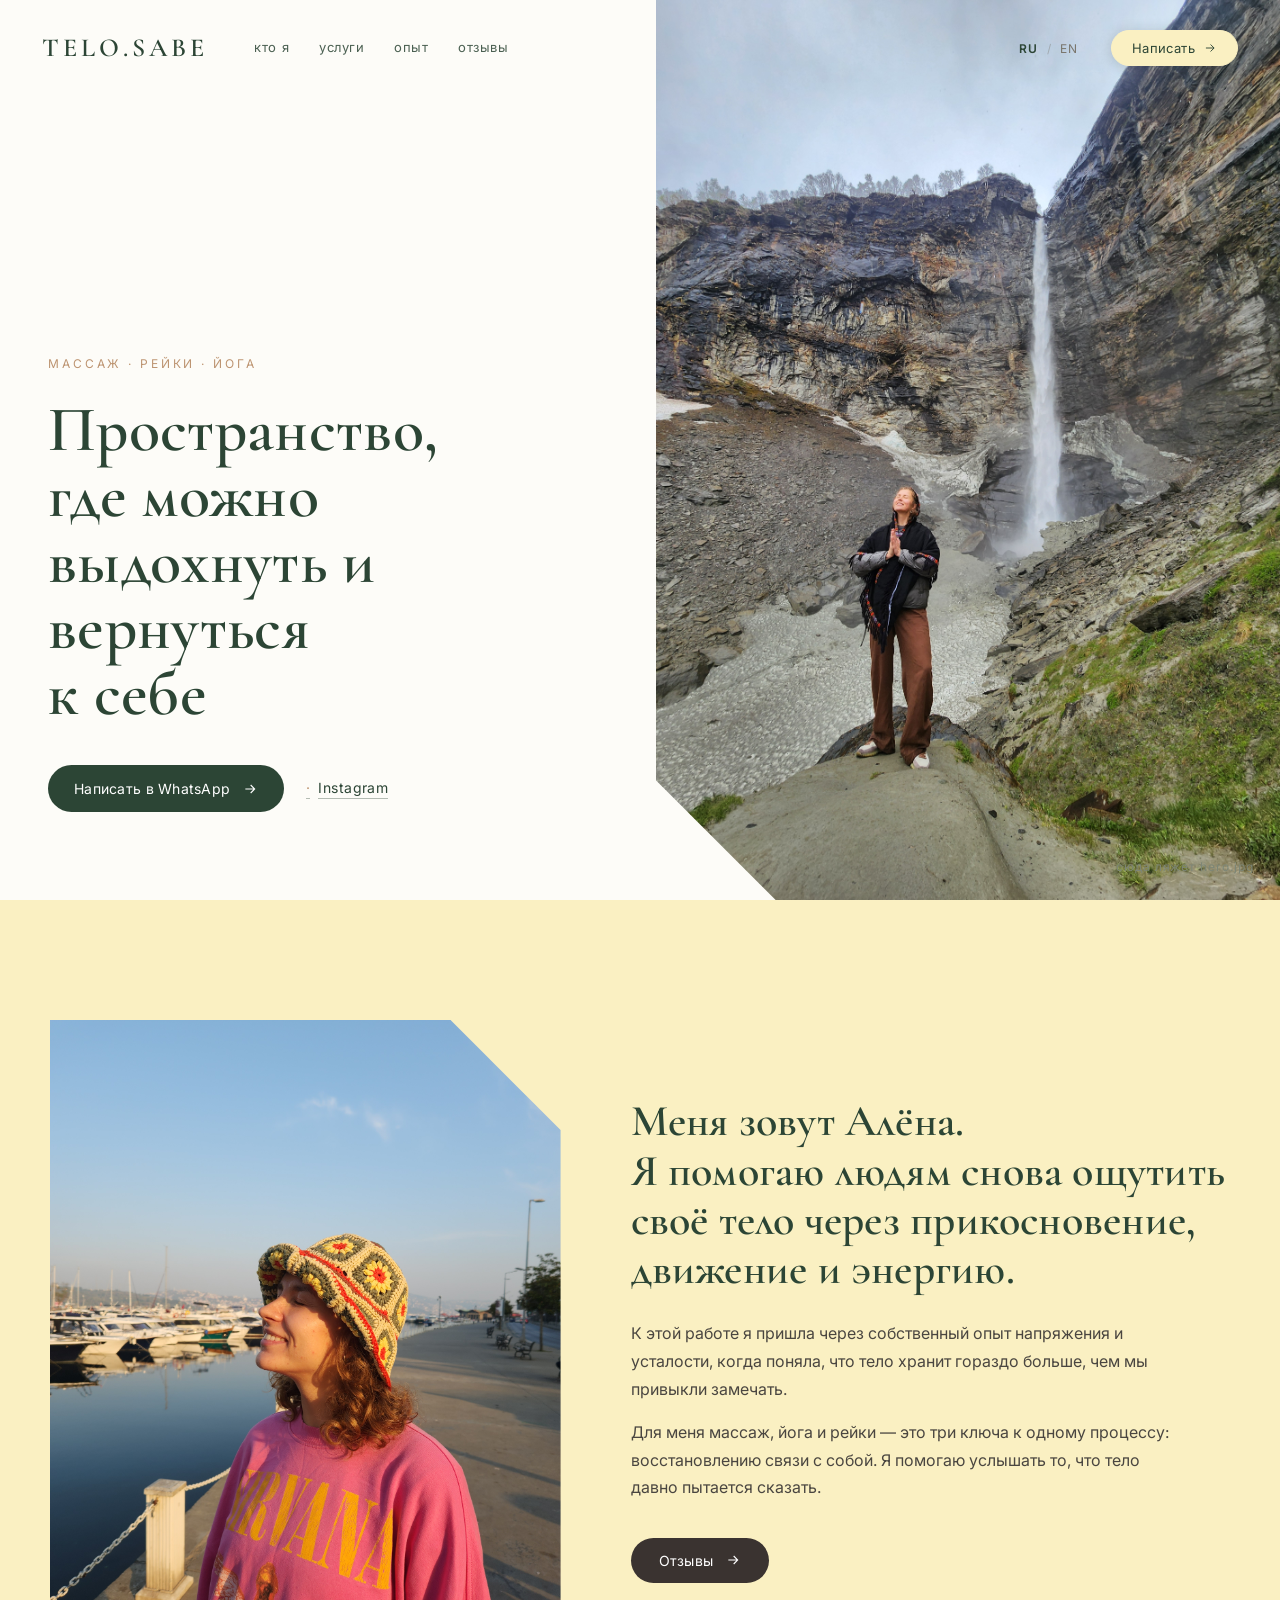
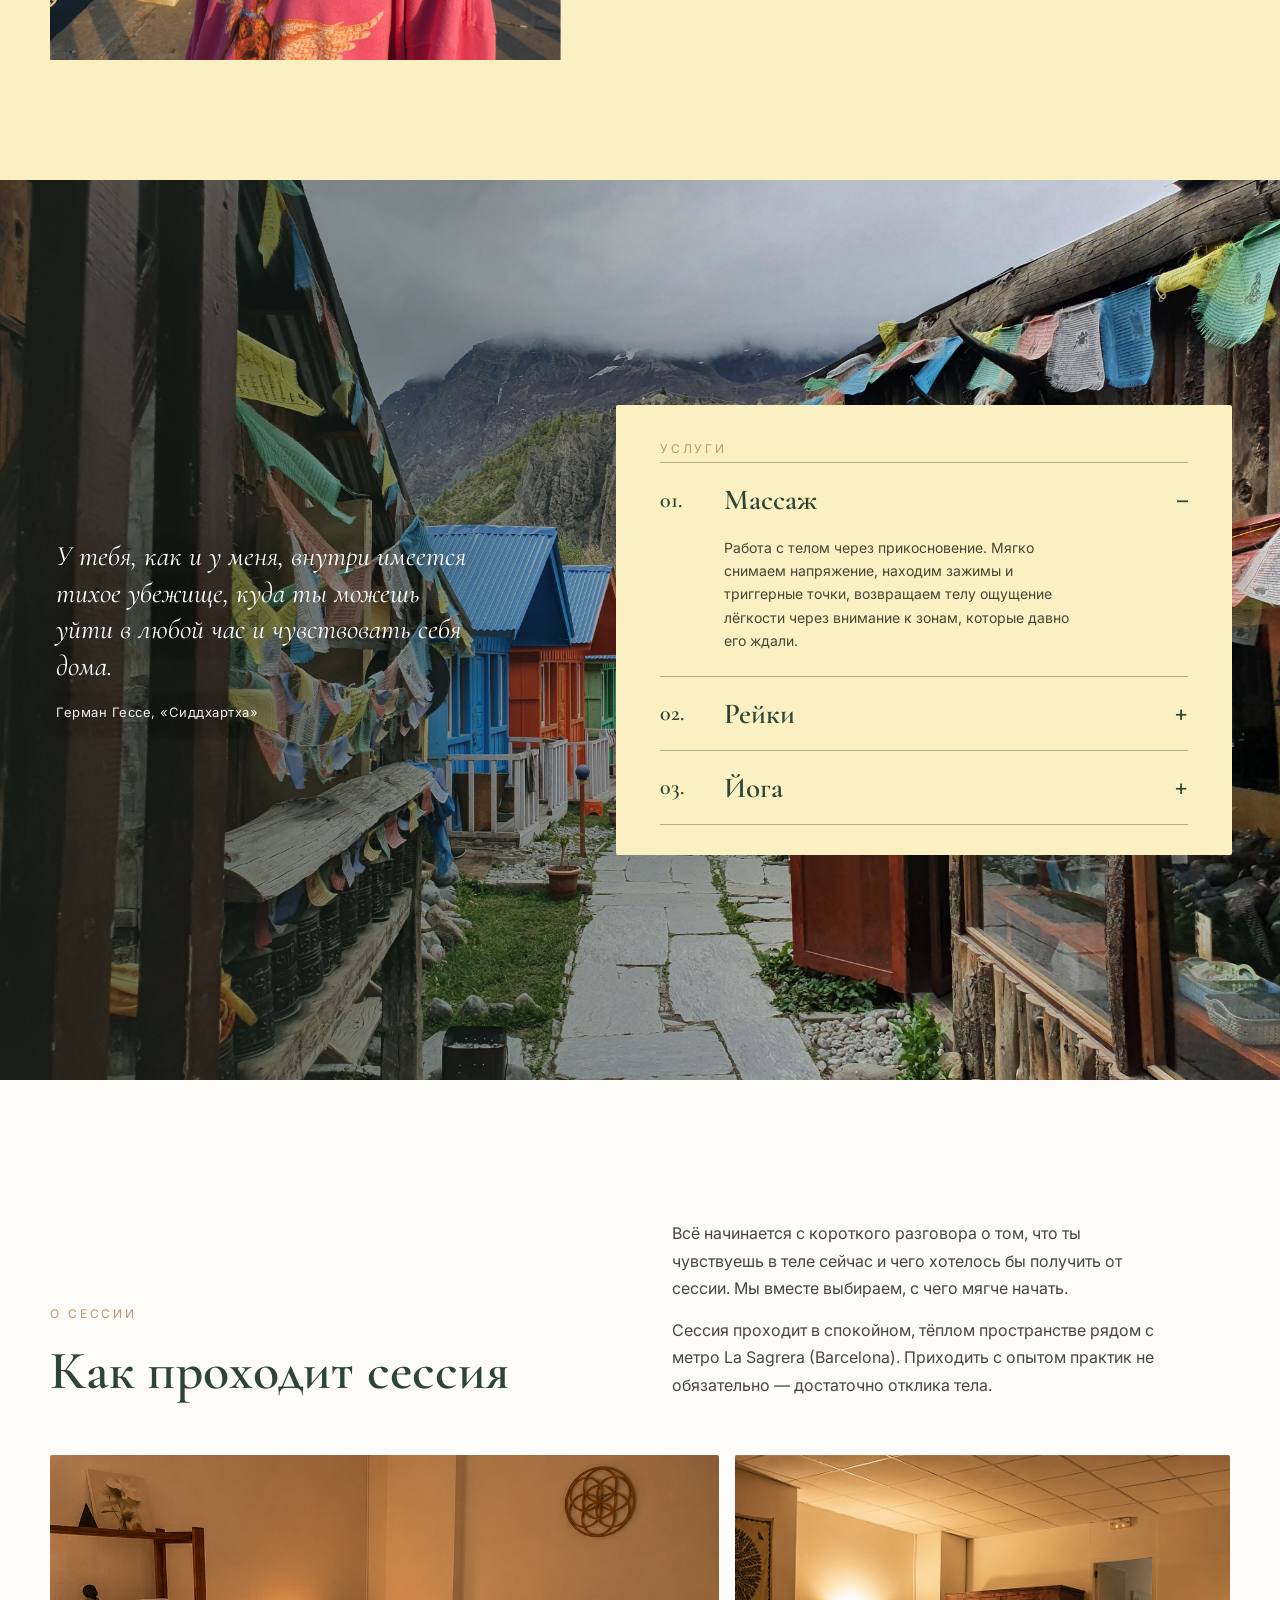
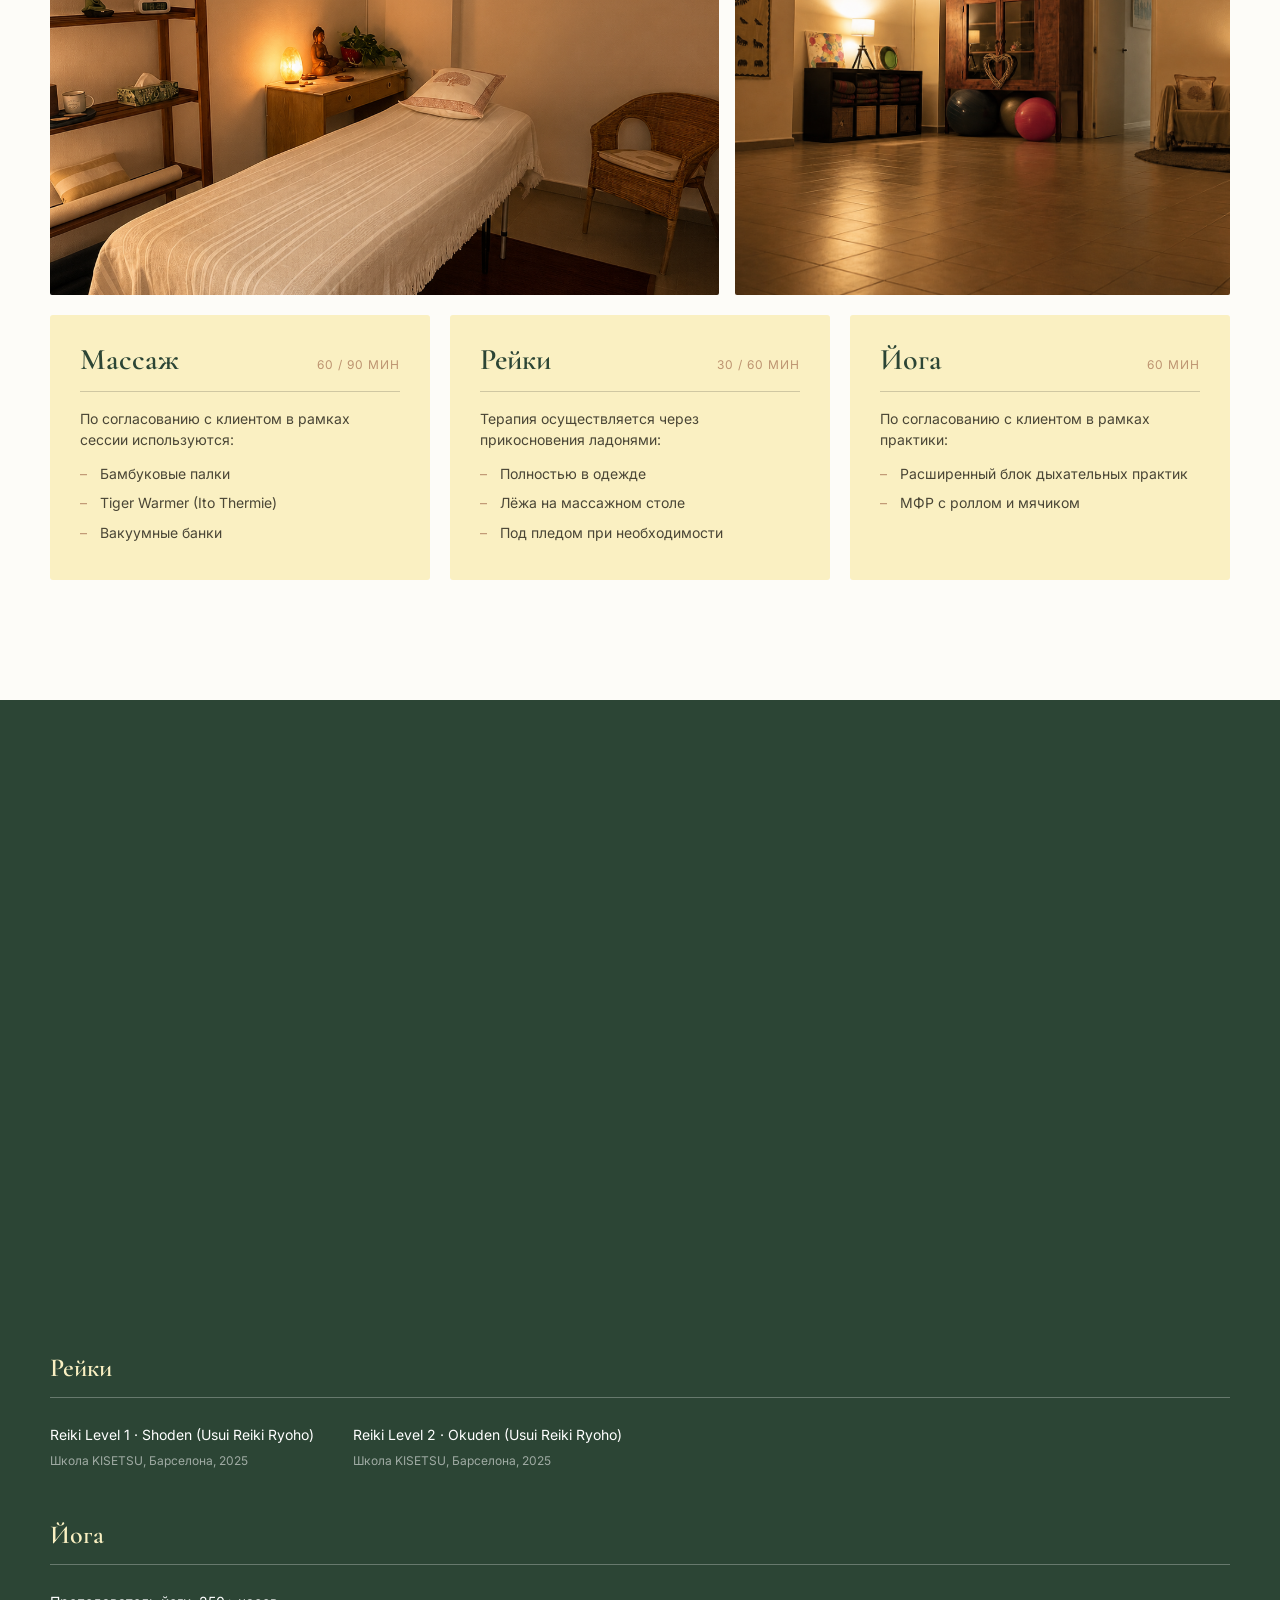
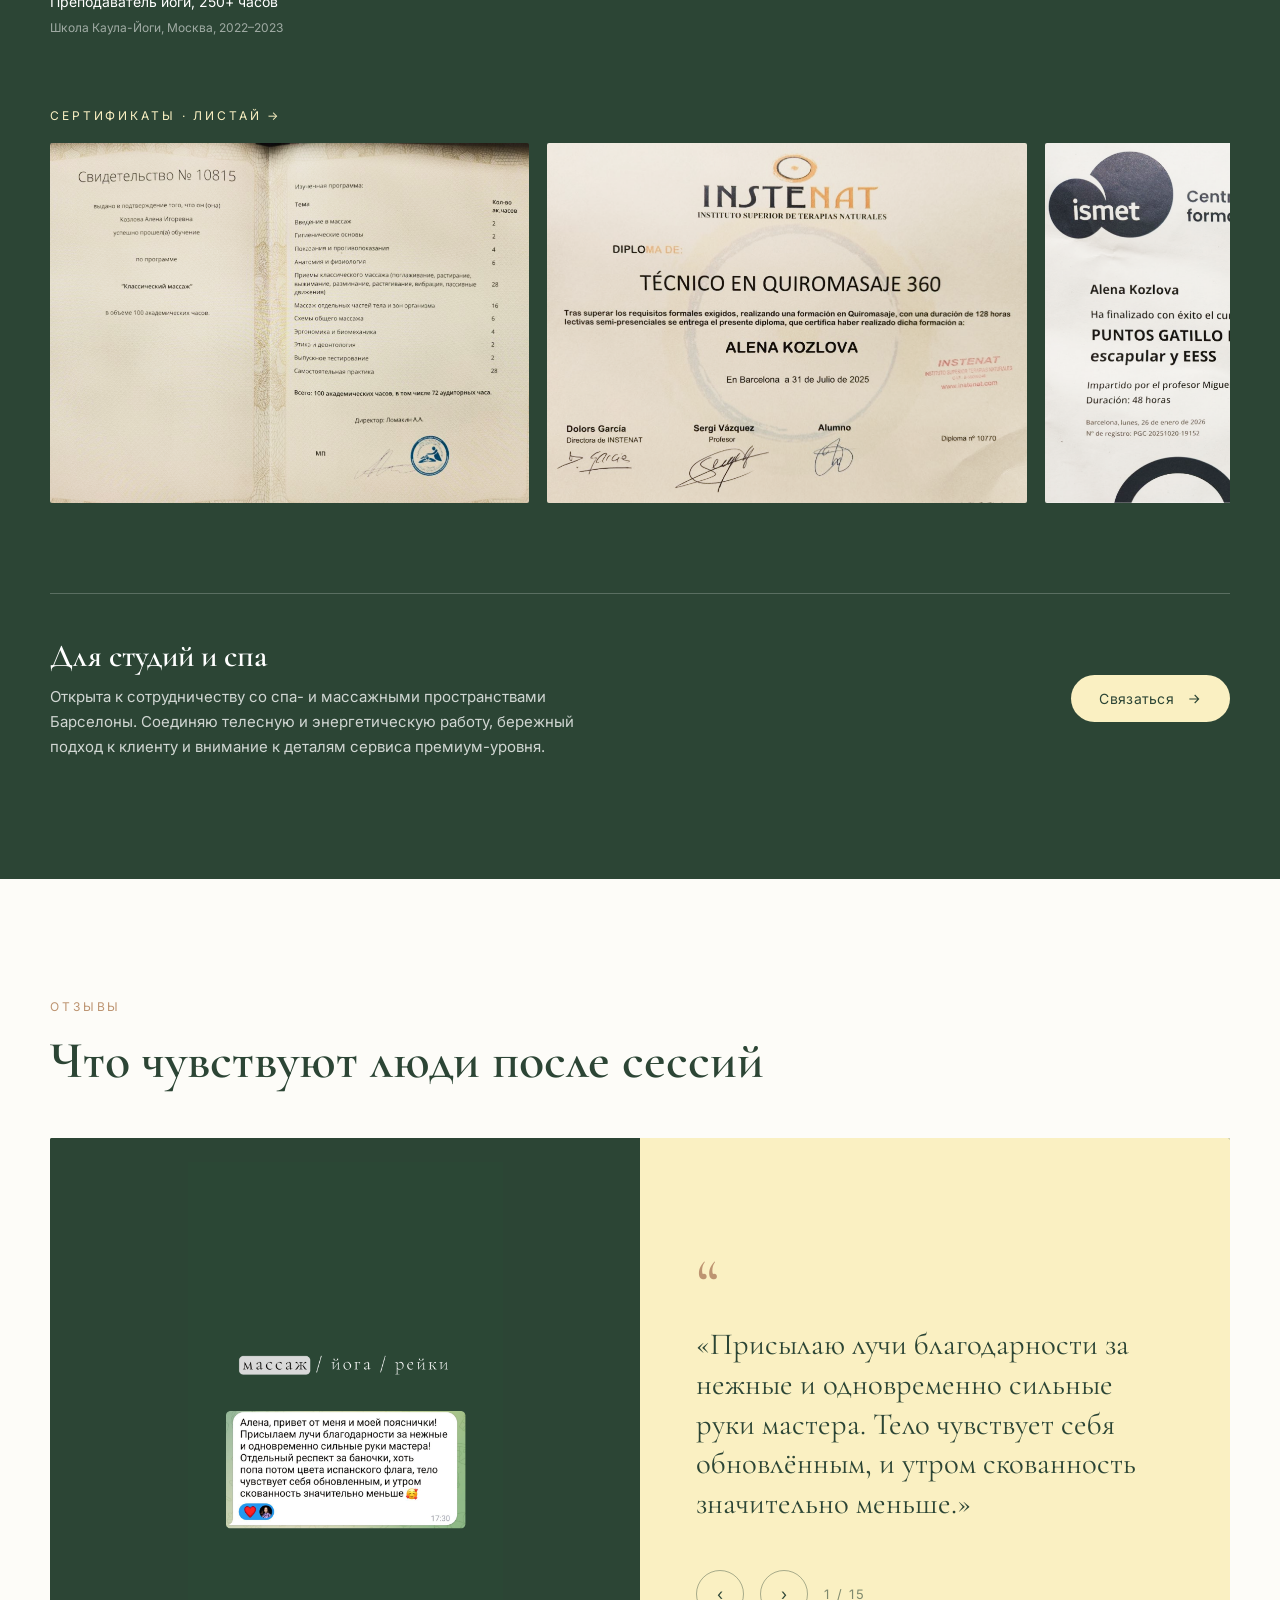
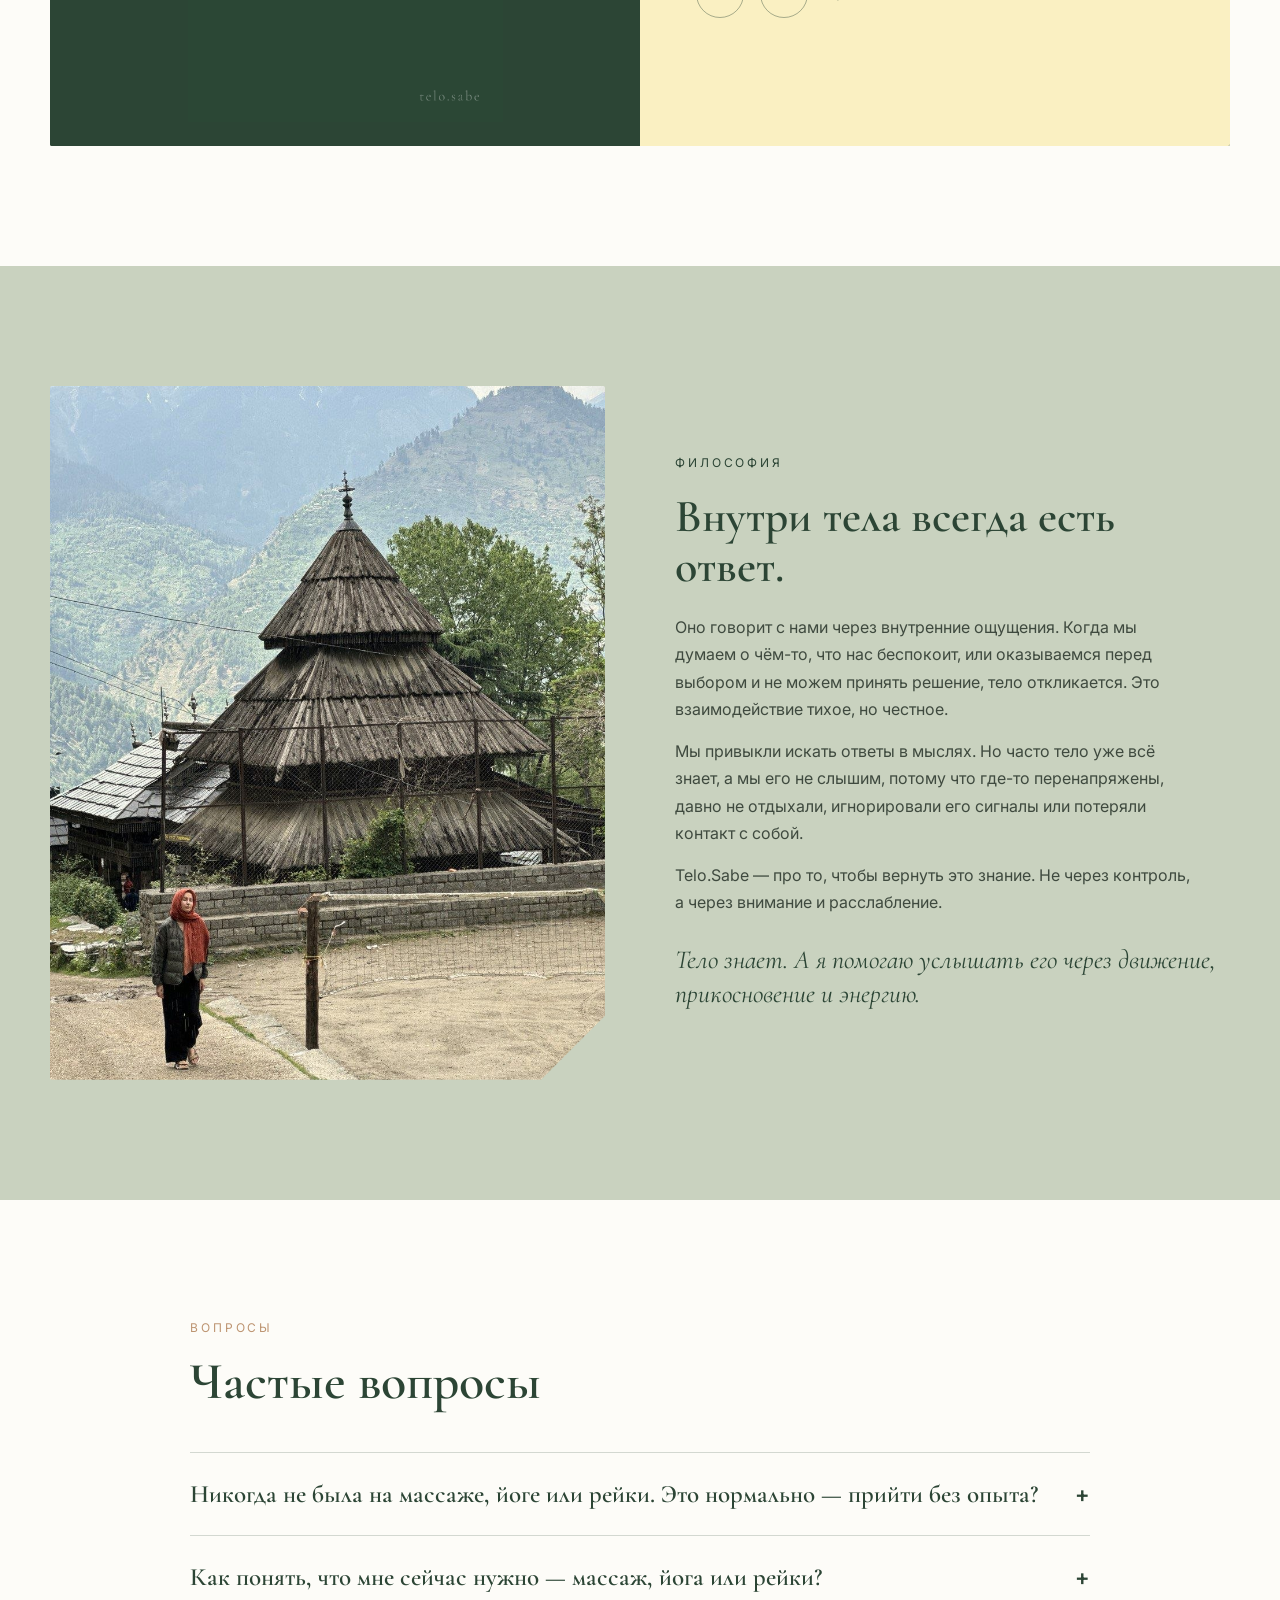
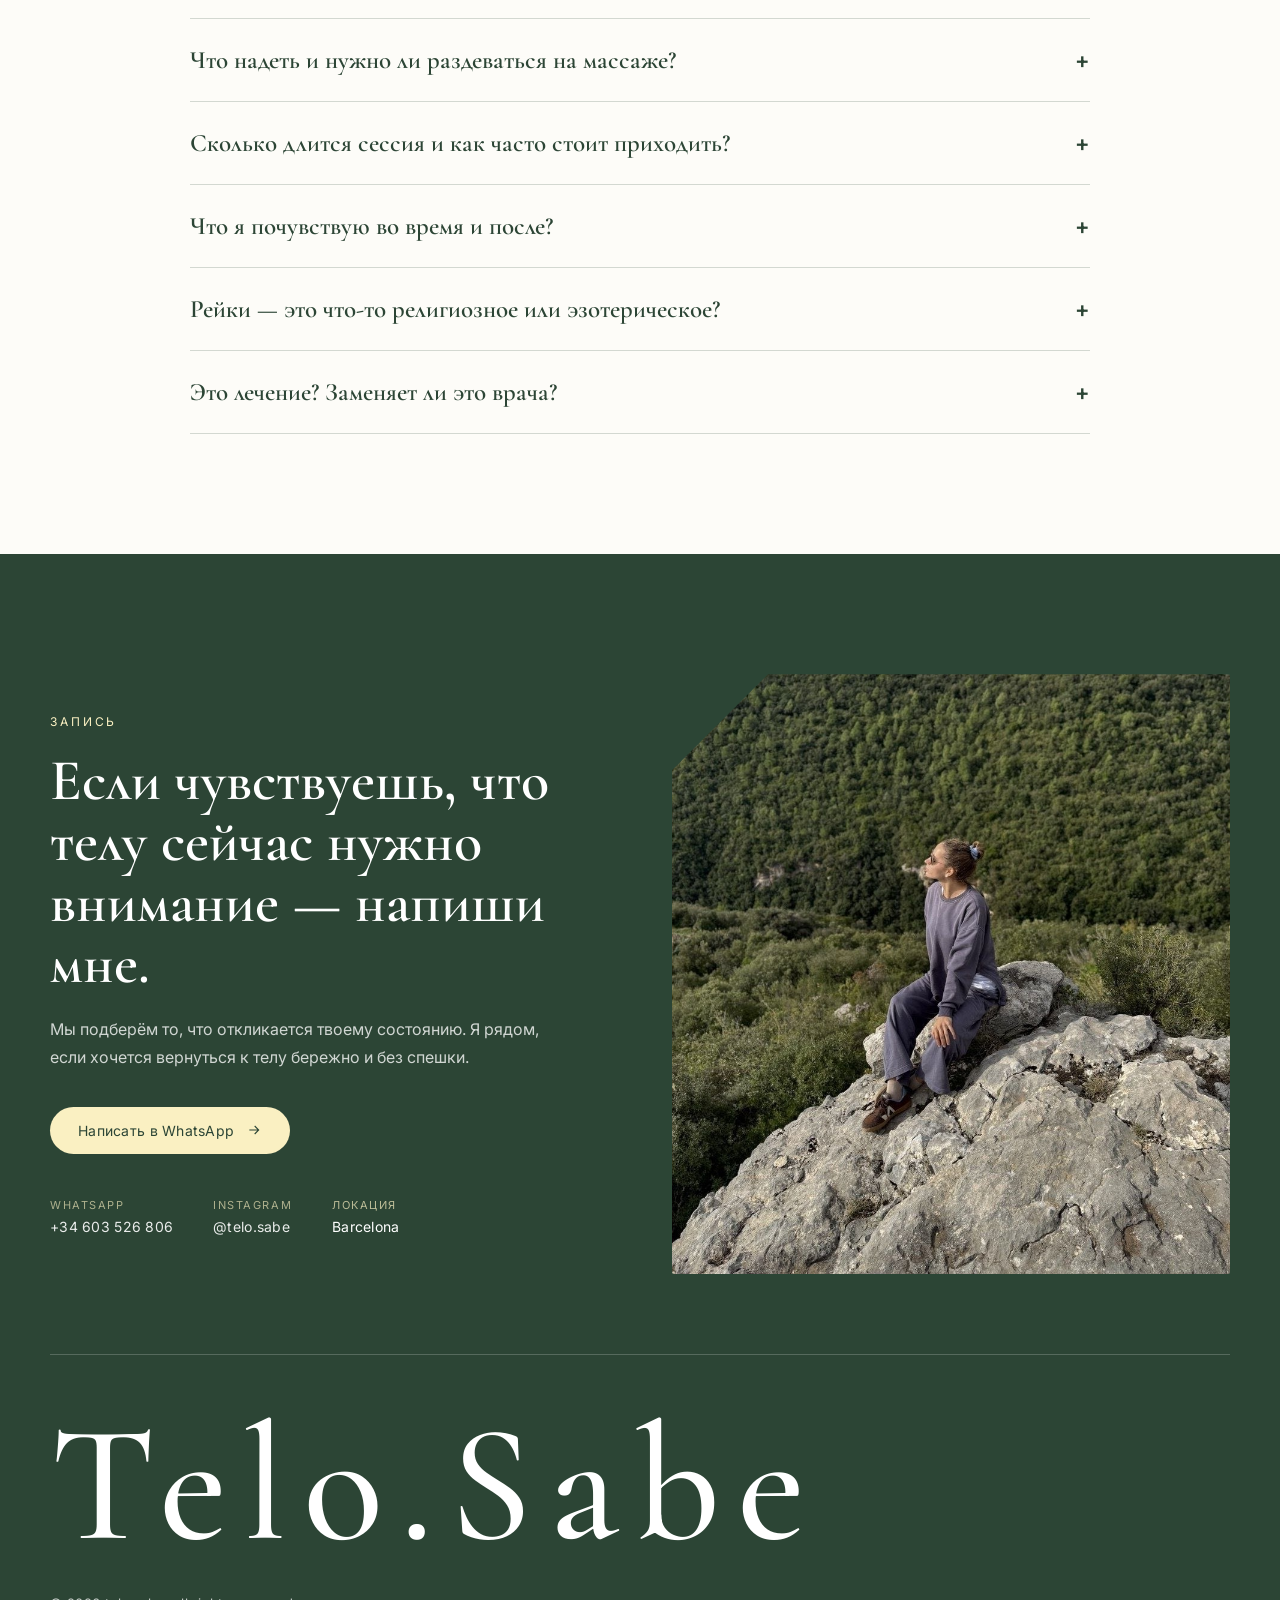
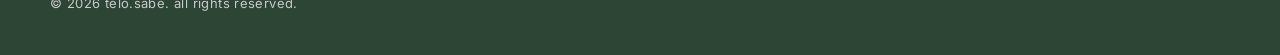
==== index.html @ f7ea67e6 "Add files via upload" ====
<!DOCTYPE html>
<html lang="ru">
<head>
<meta charset="UTF-8">
<meta name="viewport" content="width=device-width, initial-scale=1.0">

<!-- ===== SEO ===== -->
<title>Массаж, йога и рейки в Барселоне — Telo.Sabe | тело знает</title>
<meta name="description" content="Telo.Sabe — массаж, йога и рейки в Барселоне. Пространство телесных практик: снятие напряжения, работа с триггерными точками, восстановление энергии и мягкое возвращение к себе. Запись на сессию.">
<meta name="keywords" content="массаж Барселона, массаж в Барселоне, расслабляющий массаж Барселона, массаж триггерных точек, йога Барселона, рейки Барселона, телесные практики, снятие напряжения, запись на массаж">
<link rel="canonical" href="https://ВАШ-ДОМЕН/">
<meta name="robots" content="index, follow">
<meta name="author" content="Telo.Sabe">

<!-- Гео-сигналы (локальная оптимизация под Барселону) -->
<meta name="geo.region" content="ES-CT">
<meta name="geo.placename" content="Barcelona">
<meta name="ICBM" content="41.3874, 2.1686">

<!-- Open Graph (для превью в соцсетях и мессенджерах) -->
<meta property="og:type" content="website">
<meta property="og:site_name" content="Telo.Sabe">
<meta property="og:title" content="Массаж, йога и рейки в Барселоне — Telo.Sabe">
<meta property="og:description" content="Пространство телесных практик: массаж, йога и рейки. Снятие напряжения и мягкое возвращение к себе. Запись на сессию.">
<meta property="og:image" content="https://ВАШ-ДОМЕН/hero.jpg">
<meta property="og:url" content="https://ВАШ-ДОМЕН/">
<meta property="og:locale" content="ru_RU">
<meta name="twitter:card" content="summary_large_image">
<meta name="twitter:title" content="Массаж, йога и рейки в Барселоне — Telo.Sabe">
<meta name="twitter:description" content="Пространство телесных практик: массаж, йога и рейки. Запись на сессию.">
<meta name="twitter:image" content="https://ВАШ-ДОМЕН/hero.jpg">
<meta name="theme-color" content="#2C4535">

<!-- Разметка бизнеса для поисковиков (Schema.org) -->
<script type="application/ld+json">
{
  "@context": "https://schema.org",
  "@type": "HealthAndBeautyBusiness",
  "name": "Telo.Sabe",
  "description": "Массаж, йога и рейки. Пространство телесных практик: снятие напряжения, восстановление энергии и возвращение контакта с телом.",
  "url": "https://ВАШ-ДОМЕН/",
  "image": "https://ВАШ-ДОМЕН/hero.jpg",
  "email": "igorevnalena@gmail.com",
  "areaServed": { "@type": "City", "name": "Барселона" },
  "address": { "@type": "PostalAddress", "addressLocality": "Барселона", "addressRegion": "Каталония", "addressCountry": "ES" },
  "geo": { "@type": "GeoCoordinates", "latitude": 41.3874, "longitude": 2.1686 },
  "priceRange": "€€",
  "makesOffer": [
    { "@type": "Offer", "itemOffered": { "@type": "Service", "name": "Массаж" } },
    { "@type": "Offer", "itemOffered": { "@type": "Service", "name": "Йога" } },
    { "@type": "Offer", "itemOffered": { "@type": "Service", "name": "Рейки" } }
  ]
}
</script>
<!-- ===== /SEO ===== -->

<link rel="preconnect" href="https://fonts.googleapis.com">
<link rel="preconnect" href="https://fonts.gstatic.com" crossorigin>
<link href="https://fonts.googleapis.com/css2?family=Cormorant+Garamond:ital,wght@0,400;0,500;0,600;0,700;1,400;1,500;1,600&family=EB+Garamond:ital,wght@0,400;0,500;0,600;1,400;1,500&family=Inter:wght@300;400;500;600&display=swap" rel="stylesheet">
<style>
  :root{
    --green:#2C4535;
    --green-deep:#20342A;
    --sage:#C9D2BF;
    --cream:#FAF0C2;
    --olive:#98A06B;
    --camel:#BD9471;
    --rose:#D5A3B1;
    --terra:#DE9350;
    --paper:#FDFCF8;
    --ink:#3A3330;
    --muted:#7A756C;
  }
  *{box-sizing:border-box;margin:0;padding:0}
  html{scroll-behavior:smooth}
  body{background:var(--paper);color:var(--ink);font-family:'Inter',sans-serif;-webkit-font-smoothing:antialiased}
  .serif{font-family:'Cormorant Garamond','EB Garamond',serif}
  a{text-decoration:none;color:inherit}

  /* ---------------- HERO ---------------- */
  .hero{
    position:relative;min-height:100vh;background:var(--paper);
    display:grid;grid-template-columns:1.05fr 1fr;overflow:hidden;
  }

  /* top bar */
  .topbar{
    position:absolute;top:0;left:0;right:0;z-index:5;
    display:flex;justify-content:space-between;align-items:center;
    padding:30px 42px;
  }
  .logo{
    font-family:'Cormorant Garamond',serif;font-weight:600;
    font-size:26px;letter-spacing:.16em;color:var(--green);line-height:1;
  }
  .mainnav{display:flex;gap:30px;font-size:13px;letter-spacing:.04em;color:var(--green);
    text-transform:lowercase}
  .mainnav a{position:relative;padding-bottom:3px;transition:.25s;opacity:.85}
  .mainnav a:after{content:"";position:absolute;left:0;bottom:0;width:0;height:1px;
    background:var(--green);transition:.3s}
  .mainnav a:hover{opacity:1}
  .mainnav a:hover:after{width:100%}
  .topleft{display:flex;align-items:center;gap:46px}
  .topright{display:flex;align-items:center;gap:26px}
  .lang{display:flex;align-items:center;gap:2px;font-size:12px;letter-spacing:.12em;
    text-transform:uppercase;color:var(--muted);user-select:none}
  .lang button{background:none;border:none;font:inherit;letter-spacing:inherit;
    text-transform:inherit;color:var(--muted);cursor:pointer;padding:4px 6px;border-radius:20px;transition:.25s}
  .lang button.active{color:var(--green);font-weight:600}
  .lang .sep{opacity:.4}
  .top-wa{font-size:13px;letter-spacing:.03em;color:var(--green);display:inline-flex;gap:8px;align-items:center;
    background:var(--cream);border:1px solid var(--cream);border-radius:999px;
    padding:9px 20px;transition:.25s;box-shadow:0 2px 14px rgba(20,30,22,.18)}
  .top-wa:hover{background:transparent;color:var(--cream);border-color:var(--cream)}

  /* left content */
  .hero-left{
    position:relative;z-index:3;display:flex;flex-direction:column;justify-content:flex-end;
    padding:0 48px 88px 48px;
  }
  .eyebrow{font-size:12px;letter-spacing:.24em;text-transform:uppercase;color:var(--camel);
    margin-bottom:26px}
  .hero-h1{
    font-family:'Cormorant Garamond','EB Garamond',serif;font-weight:600;color:var(--green);
    font-size:clamp(40px,5vw,72px);line-height:1.03;letter-spacing:.005em;
    max-width:12ch;
  }
  .hero-sub{font-size:17px;color:#4a4640;margin-top:24px;letter-spacing:.01em}
  .hero-cta{display:flex;align-items:center;gap:22px;margin-top:38px;flex-wrap:wrap}
  .btn-wa{
    background:var(--green);color:#fff;border-radius:40px;padding:15px 26px;
    font-size:14px;letter-spacing:.02em;display:inline-flex;align-items:center;gap:12px;
    transition:.3s;
  }
  .btn-wa:hover{background:var(--green-deep);transform:translateY(-2px)}
  .btn-wa .arrow{transition:.3s}
  .btn-wa:hover .arrow{transform:translateX(4px)}
  .link-ig{font-size:14px;letter-spacing:.03em;color:var(--green);display:inline-flex;gap:8px;align-items:center}
  .link-ig span{border-bottom:1px solid rgba(44,69,53,.35);padding-bottom:2px;transition:.25s}
  .link-ig:hover span{border-color:var(--green)}
  .dotsep{color:var(--camel)}

  /* right image with stair-step notch */
  .hero-right{position:relative}
  .hero-photo{
    position:absolute;inset:0;
    background:linear-gradient(150deg,#d3dac9,#e7ddce 70%,#e9d9c6);
    background-size:cover;background-position:center;
    -webkit-clip-path:polygon(0 0,100% 0,100% 100%,120px 100%,0 calc(100% - 120px));
    clip-path:polygon(0 0,100% 0,100% 100%,120px 100%,0 calc(100% - 120px));
  }
  .hero-photo img{width:100%;height:100%;object-fit:cover;display:block}
  .notch{display:none}
  .ph-fallback{position:absolute;inset:0;display:flex;align-items:flex-end;justify-content:flex-end;
    padding:26px;color:#7d8676;font-size:12px;letter-spacing:.08em;text-transform:lowercase}

  /* subtle scroll hint */
  .scrollhint{position:absolute;left:48px;bottom:34px;z-index:4;font-size:11px;letter-spacing:.18em;
    text-transform:uppercase;color:var(--muted);display:flex;align-items:center;gap:10px;opacity:.7}
  .scrollhint .line{width:34px;height:1px;background:var(--muted);display:inline-block}

  /* entrance animation */
  .reveal{opacity:0;transform:translateY(22px);animation:rise .9s cubic-bezier(.2,.7,.3,1) forwards}
  .d1{animation-delay:.05s}.d2{animation-delay:.18s}.d3{animation-delay:.32s}
  .d4{animation-delay:.46s}.d5{animation-delay:.6s}.d6{animation-delay:.2s}
  @keyframes rise{to{opacity:1;transform:none}}
  .fade{opacity:0;animation:fade 1.2s ease forwards;animation-delay:.35s}
  @keyframes fade{to{opacity:1}}

  /* ---------------- ABOUT / КТО Я ---------------- */
  .about-sec{background:var(--cream);padding:120px 48px}
  .about-grid{max-width:1180px;margin:0 auto;display:grid;grid-template-columns:.92fr 1.08fr;
    gap:70px;align-items:center}
  .about-photo{position:relative}
  .about-photo img{width:100%;height:100%;max-height:640px;object-fit:cover;display:block;
    -webkit-clip-path:polygon(0 0,calc(100% - 110px) 0,100% 110px,100% 100%,0 100%);
    clip-path:polygon(0 0,calc(100% - 110px) 0,100% 110px,100% 100%,0 100%);
  }
  .about-photo .notch{display:none}
  .about-st{font-family:'Cormorant Garamond','EB Garamond',serif;font-weight:600;color:var(--green);
    font-size:clamp(29px,3.5vw,44px);line-height:1.12;letter-spacing:.005em}
  .about-p{font-size:16px;line-height:1.72;color:#4a4640;margin-top:26px;max-width:54ch}
  .about-p + .about-p{margin-top:16px}
  .btn-dark{display:inline-flex;align-items:center;gap:12px;margin-top:36px;background:var(--ink);color:#fff;
    border-radius:40px;padding:14px 28px;font-size:14px;letter-spacing:.02em;transition:.3s}
  .btn-dark:hover{background:var(--green);transform:translateY(-2px)}
  .btn-dark .arrow{transition:.3s}
  .btn-dark:hover .arrow{transform:translateX(4px)}

  /* reveal on scroll */
  .r{opacity:0;transform:translateY(28px);transition:.9s cubic-bezier(.2,.7,.3,1)}
  .r.in{opacity:1;transform:none}
  .r.delay1{transition-delay:.12s}.r.delay2{transition-delay:.24s}.r.delay3{transition-delay:.36s}

  /* ---------------- УСЛУГИ ---------------- */
  .services-sec{position:relative;min-height:100vh;display:flex;align-items:center;
    justify-content:flex-end;padding:90px 48px;overflow:hidden}
  .services-bg{position:absolute;inset:0;z-index:0}
  .services-bg img{width:100%;height:100%;object-fit:cover;display:block}
  .services-bg::after{content:"";position:absolute;inset:0;z-index:1;
    background:linear-gradient(90deg,rgba(28,40,32,.62) 0%,rgba(28,40,32,.42) 34%,rgba(28,40,32,.12) 62%,rgba(28,40,32,0) 100%)}
  .services-card{position:relative;z-index:2;background:var(--cream);
    width:min(620px,52%);padding:20px 44px 30px;border-radius:2px;
    box-shadow:0 30px 70px rgba(30,45,35,.18)}
  .services-kicker{font-size:12px;letter-spacing:.22em;text-transform:uppercase;color:var(--camel);
    padding:16px 0 6px}
  .acc-item{border-top:1px solid rgba(44,69,53,.38)}
  .acc-item:last-child{border-bottom:1px solid rgba(44,69,53,.38)}
  .acc-head{display:flex;align-items:center;gap:20px;padding:22px 0;cursor:pointer;color:var(--green)}
  .acc-num{font-family:'Cormorant Garamond',serif;font-size:22px;font-weight:600;width:44px}
  .acc-title{font-family:'Cormorant Garamond','EB Garamond',serif;font-size:clamp(22px,2.4vw,29px);
    font-weight:600;flex:1;line-height:1}
  .acc-sign{font-size:22px;line-height:1;transition:.3s;color:var(--green)}
  .acc-sign:before{content:"+"}
  .acc-item.open .acc-sign:before{content:"–"}
  .acc-body{max-height:0;overflow:hidden;opacity:0;transition:max-height .5s ease,opacity .45s ease}
  .acc-item.open .acc-body{max-height:260px;opacity:1}
  .acc-body p{font-size:14px;line-height:1.65;color:#4a4636;padding:0 0 24px 64px;max-width:46ch}

  /* ---------------- О СЕССИИ ---------------- */
  .session-sec{background:var(--paper);padding:120px 48px}
  .session-wrap{max-width:1180px;margin:0 auto}
  .session-eyebrow{font-size:12px;letter-spacing:.24em;text-transform:uppercase;color:var(--camel);margin-bottom:22px}
  .session-head{display:grid;grid-template-columns:1fr 1fr;gap:64px;align-items:end}
  .session-h2{font-family:'Cormorant Garamond','EB Garamond',serif;font-weight:600;color:var(--green);
    font-size:clamp(34px,4.4vw,54px);line-height:1.03}
  .session-p{font-size:16px;line-height:1.72;color:#4a4640;margin-top:20px;max-width:50ch}
  .session-p + .session-p{margin-top:14px}
  .session-gallery{display:grid;grid-template-columns:1.15fr .85fr;gap:16px;margin-top:56px}
  .session-gallery img{width:100%;height:440px;object-fit:cover;display:block;border-radius:2px}
  .session-cards{display:grid;grid-template-columns:repeat(3,1fr);gap:20px;margin-top:20px}
  .scard{background:var(--cream);padding:30px 30px 28px;border-radius:3px;transition:.3s}
  .scard:hover{transform:translateY(-4px);box-shadow:0 22px 44px rgba(30,45,35,.12)}
  .scard-head{display:flex;justify-content:space-between;align-items:baseline;gap:12px}
  .scard h3{font-family:'Cormorant Garamond','EB Garamond',serif;font-weight:600;color:var(--green);
    font-size:30px;line-height:1}
  .scard .scard-dur{font-size:12px;letter-spacing:.08em;text-transform:uppercase;color:var(--camel);white-space:nowrap}
  .scard .sdiv{height:1px;background:rgba(58,51,48,.22);margin:16px 0}
  .scard .subt{font-size:14px;line-height:1.5;color:#4a4636;margin-bottom:14px}
  .scard ul{list-style:none;padding:0;margin:0}
  .scard li{position:relative;font-size:14px;line-height:1.45;color:#4a4636;padding-left:20px;margin:9px 0}
  .scard li:before{content:"–";position:absolute;left:0;color:var(--camel)}

  /* ---------------- ОПЫТ / СЕРТИФИКАТЫ ---------------- */
  .exp-sec{background:var(--green);color:#f3efe0;padding:120px 48px}
  .exp-wrap{max-width:1180px;margin:0 auto}
  .exp-eyebrow{font-size:12px;letter-spacing:.24em;text-transform:uppercase;color:var(--cream);margin-bottom:22px}
  .exp-h2{font-family:'Cormorant Garamond','EB Garamond',serif;font-weight:600;color:#fff;
    font-size:clamp(34px,4.6vw,56px);line-height:1.02}
  .exp-intro{font-size:16px;line-height:1.7;color:rgba(255,255,255,.78);margin-top:20px;max-width:56ch}
  .exp-creds{margin-top:60px}
  .cred-group + .cred-group{margin-top:50px}
  .cred-group h4{font-family:'Cormorant Garamond','EB Garamond',serif;font-weight:600;color:var(--cream);
    font-size:26px;padding-bottom:14px;border-bottom:1px solid rgba(255,255,255,.28);margin-bottom:26px}
  .cred-items{display:grid;grid-template-columns:repeat(4,1fr);gap:28px 32px}
  .cred-item{padding-top:2px}
  .cred-item .name{font-size:14px;line-height:1.32;color:#fff}
  .cred-item .meta{font-size:12px;line-height:1.45;color:rgba(255,255,255,.55);margin-top:7px}

  .cert-label{font-size:12px;letter-spacing:.24em;text-transform:uppercase;color:var(--cream);
    margin:72px 0 20px}
  .cert-track{display:flex;gap:18px;overflow-x:auto;padding-bottom:16px;scroll-snap-type:x mandatory;align-items:center}
  .cert-track::-webkit-scrollbar{height:6px}
  .cert-track::-webkit-scrollbar-thumb{background:rgba(255,255,255,.3);border-radius:10px}
  .cert-track::-webkit-scrollbar-track{background:rgba(255,255,255,.1);border-radius:10px}
  .cert-card{flex:0 0 auto;scroll-snap-align:start;cursor:pointer;transition:.3s}
  .cert-card:hover{transform:translateY(-4px)}
  .cert-card img{height:360px;width:auto;display:block;border-radius:2px}

  .exp-studios{margin-top:74px;border-top:1px solid rgba(255,255,255,.22);padding-top:44px;
    display:grid;grid-template-columns:1fr auto;gap:34px;align-items:center}
  .exp-studios h3{font-family:'Cormorant Garamond','EB Garamond',serif;font-weight:600;color:#fff;
    font-size:clamp(24px,2.6vw,32px);line-height:1.1;margin-bottom:12px}
  .exp-studios p{font-size:15px;line-height:1.65;color:rgba(255,255,255,.78);max-width:60ch}
  .btn-cream{display:inline-flex;align-items:center;gap:12px;background:var(--cream);color:var(--green);
    border-radius:40px;padding:15px 28px;font-size:14px;letter-spacing:.02em;white-space:nowrap;transition:.3s}
  .btn-cream:hover{background:#fff;transform:translateY(-2px)}
  .btn-cream .arrow{transition:.3s}.btn-cream:hover .arrow{transform:translateX(4px)}

  /* lightbox */
  .lb{position:fixed;inset:0;background:rgba(20,28,22,.92);display:none;align-items:center;
    justify-content:center;z-index:100;padding:40px}
  .lb.open{display:flex}
  .lb img{max-width:88vw;max-height:88vh;object-fit:contain;box-shadow:0 30px 80px rgba(0,0,0,.5)}
  .lb .lb-close{position:absolute;top:22px;right:30px;color:#fff;font-size:34px;cursor:pointer;line-height:1}
  .lb .lb-nav{position:absolute;top:50%;transform:translateY(-50%);color:#fff;font-size:40px;
    cursor:pointer;padding:10px 20px;user-select:none;opacity:.8;transition:.2s}
  .lb .lb-nav:hover{opacity:1}
  .lb .lb-prev{left:14px}.lb .lb-next{right:14px}

  /* цитата в блоке услуг */
  .services-quote{position:absolute;z-index:2;left:56px;top:50%;transform:translateY(-50%);
    max-width:33%;margin:0;color:#fff;font-family:'Cormorant Garamond','EB Garamond',serif;
    font-style:italic;font-size:clamp(21px,2.2vw,31px);line-height:1.3;text-shadow:0 2px 22px rgba(20,25,20,.5)}
  .services-quote cite{display:block;font-style:normal;font-family:'Inter',sans-serif;font-size:13px;
    letter-spacing:.04em;margin-top:20px;opacity:.92}

  /* ---------------- ОТЗЫВЫ ---------------- */
  .reviews-sec{background:var(--paper);padding:120px 48px}
  .reviews-wrap{max-width:1180px;margin:0 auto}
  .reviews-eyebrow{font-size:12px;letter-spacing:.24em;text-transform:uppercase;color:var(--camel);margin-bottom:20px}
  .reviews-h2{font-family:'Cormorant Garamond','EB Garamond',serif;font-weight:600;color:var(--green);
    font-size:clamp(32px,4.4vw,52px);line-height:1.03}
  .reviews-featured{display:grid;grid-template-columns:1fr 1fr;margin-top:50px;border-radius:2px;overflow:hidden;background:var(--green)}
  .rev-slide{display:flex;align-items:center;justify-content:center;background:var(--green);padding:24px}
  .rev-slide img{max-height:560px;max-width:100%;object-fit:contain;display:block;transition:opacity .4s ease}
  .rev-box{background:var(--cream);color:var(--green);padding:60px 56px;display:flex;flex-direction:column;justify-content:center;overflow:hidden}
  .rev-mark{font-family:'Cormorant Garamond',serif;font-size:70px;line-height:.5;color:var(--camel)}
  .rev-text{font-family:'Cormorant Garamond','EB Garamond',serif;font-size:clamp(22px,2.4vw,31px);
    line-height:1.3;margin:24px 0 8px;color:var(--green);transition:opacity .4s ease}
  .rev-author{font-size:13px;letter-spacing:.06em;color:rgba(44,69,53,.7)}
  .rev-nav{display:flex;align-items:center;gap:16px;margin-top:38px}
  .rev-arrow{width:48px;height:48px;border:1px solid rgba(44,69,53,.4);border-radius:50%;display:flex;
    align-items:center;justify-content:center;cursor:pointer;transition:.25s;color:var(--green)}
  .rev-arrow:hover{background:var(--green);color:var(--cream)}
  .rev-count{font-size:13px;letter-spacing:.14em;color:rgba(44,69,53,.6)}

  .rev-strip-label{font-size:12px;letter-spacing:.24em;text-transform:uppercase;color:var(--camel);margin:64px 0 18px}
  .rev-strip{display:flex;gap:12px;overflow-x:auto;padding-bottom:14px;scroll-snap-type:x mandatory}
  .rev-strip::-webkit-scrollbar{height:6px}
  .rev-strip::-webkit-scrollbar-thumb{background:rgba(44,69,53,.3);border-radius:10px}
  .rev-strip::-webkit-scrollbar-track{background:rgba(44,69,53,.1);border-radius:10px}
  .rev-strip img{height:180px;width:auto;display:block;border-radius:4px;cursor:pointer;flex:0 0 auto;
    scroll-snap-align:start;box-shadow:0 8px 22px rgba(30,45,35,.1);transition:.3s}
  .rev-strip img:hover{transform:translateY(-3px)}

  /* ---------------- ФИЛОСОФИЯ ---------------- */
  .phil-sec{background:var(--sage);padding:120px 48px}
  .phil-wrap{max-width:1180px;margin:0 auto;display:grid;grid-template-columns:1fr 1fr;gap:70px;align-items:center}
  .phil-img{position:relative;aspect-ratio:4/5;background:var(--camel);border-radius:2px;overflow:hidden;
    clip-path:polygon(0 0,100% 0,100% calc(100% - 64px),calc(100% - 64px) 100%,0 100%)}
  .phil-img img{width:100%;height:100%;object-fit:cover;display:block}
  .phil-img .ph-note{position:absolute;inset:0;display:flex;align-items:center;justify-content:center;
    color:#fff;font-size:12px;letter-spacing:.08em;text-transform:lowercase;opacity:.9;text-align:center;padding:20px}
  .phil-eyebrow{font-size:12px;letter-spacing:.24em;text-transform:uppercase;color:var(--green);opacity:.7;margin-bottom:22px}
  .phil-h2{font-family:'Cormorant Garamond','EB Garamond',serif;font-weight:600;color:var(--green);
    font-size:clamp(30px,3.8vw,46px);line-height:1.08}
  .phil-p{font-size:16px;line-height:1.72;color:#3f4a3f;margin-top:22px;max-width:52ch}
  .phil-p + .phil-p{margin-top:14px}
  .phil-quote{font-family:'Cormorant Garamond','EB Garamond',serif;font-style:italic;color:var(--green);
    font-size:clamp(20px,2.2vw,26px);line-height:1.3;margin-top:26px}

  /* фото в блоке запись — справа, срез верхнего левого угла */
  .contact-top{display:grid;grid-template-columns:1fr 1fr;gap:64px;align-items:center}
  .contact-photo img{width:100%;height:600px;object-fit:cover;display:block;border-radius:2px;
    -webkit-clip-path:polygon(96px 0,100% 0,100% 100%,0 100%,0 96px);
    clip-path:polygon(96px 0,100% 0,100% 100%,0 100%,0 96px)}

  /* ---------------- FAQ ---------------- */
  .faq-sec{background:var(--paper);padding:120px 48px}
  .faq-wrap{max-width:900px;margin:0 auto}
  .faq-eyebrow{font-size:12px;letter-spacing:.24em;text-transform:uppercase;color:var(--camel);margin-bottom:20px}
  .faq-h2{font-family:'Cormorant Garamond','EB Garamond',serif;font-weight:600;color:var(--green);
    font-size:clamp(32px,4.4vw,52px);line-height:1.03;margin-bottom:44px}
  .faq-item{border-top:1px solid rgba(44,69,53,.2)}
  .faq-item:last-child{border-bottom:1px solid rgba(44,69,53,.2)}
  .faq-q{display:flex;justify-content:space-between;align-items:center;gap:24px;padding:26px 0;cursor:pointer;
    color:var(--green);font-family:'Cormorant Garamond','EB Garamond',serif;font-weight:600;
    font-size:clamp(19px,2vw,25px);line-height:1.2}
  .faq-q .sign{font-family:'Inter',sans-serif;font-size:22px;flex:0 0 auto;transition:.3s}
  .faq-item.open .faq-q .sign{transform:rotate(45deg)}
  .faq-a{max-height:0;overflow:hidden;opacity:0;transition:max-height .5s ease,opacity .4s ease}
  .faq-item.open .faq-a{max-height:340px;opacity:1}
  .faq-a p{font-size:15px;line-height:1.72;color:#4a4640;padding:0 0 26px;max-width:74ch}

  /* ---------------- КОНТАКТЫ / ФУТЕР ---------------- */
  .contact-sec{background:var(--green);color:#f3efe0;padding:120px 48px 0}
  .contact-wrap{max-width:1180px;margin:0 auto}
  .contact-eyebrow{font-size:12px;letter-spacing:.24em;text-transform:uppercase;color:var(--cream);margin-bottom:22px}
  .contact-h2{font-family:'Cormorant Garamond','EB Garamond',serif;font-weight:600;color:#fff;
    font-size:clamp(34px,4.8vw,58px);line-height:1.05;max-width:18ch}
  .contact-p{font-size:16px;line-height:1.7;color:rgba(255,255,255,.78);margin-top:22px;max-width:52ch}
  .contact-actions{display:flex;align-items:center;gap:26px;flex-wrap:wrap;margin-top:36px}
  .contact-links{display:flex;gap:40px;flex-wrap:wrap;margin-top:44px;font-size:14px;letter-spacing:.02em}
  .contact-links a{color:#fff;display:inline-flex;gap:10px;align-items:center;opacity:.9;transition:.25s}
  .contact-links a:hover{opacity:1}
  .contact-links .lbl{display:block;font-size:11px;letter-spacing:.14em;text-transform:uppercase;color:var(--cream);opacity:.7;margin-bottom:6px}
  .footer{border-top:1px solid rgba(255,255,255,.2);margin-top:80px;padding:56px 0 44px;overflow:hidden}
  .footer .fbrand{font-family:'Cormorant Garamond',serif;letter-spacing:.1em;font-weight:500;
    font-size:clamp(58px,13vw,168px);color:#fff;line-height:.9;white-space:nowrap}
  .footer .frow{display:flex;justify-content:space-between;flex-wrap:wrap;gap:18px;margin-top:34px;
    font-size:13px;letter-spacing:.03em;text-transform:lowercase;color:rgba(255,255,255,.72)}

  @media(max-width:860px){
    .hero{grid-template-columns:1fr;grid-template-rows:52vh auto;min-height:auto}
    .hero-right{order:-1}
    .hero-photo{position:relative;height:100%}
    .hero-left{padding:40px 26px 60px}
    .hero-h1{font-size:clamp(34px,9vw,52px);max-width:none}
    .topbar{padding:20px 26px;background:linear-gradient(#fdfcf8,rgba(253,252,248,0))}
    .mainnav{display:none}
    .top-wa{display:none}
    .notch{display:none}
    .scrollhint{display:none}
    .about-sec{padding:64px 26px}
    .about-grid{grid-template-columns:1fr;gap:36px}
    .about-photo .notch{display:none}
    .about-photo img{max-height:440px}
    .services-sec{display:block;padding:0;min-height:auto}
    .services-bg{position:relative;height:46vh}
    .services-card{width:auto;margin:-56px 18px 44px;padding:12px 26px 22px}
    .session-sec{padding:64px 26px}
    .session-head{grid-template-columns:1fr;gap:20px}
    .session-gallery{grid-template-columns:1fr;margin-top:36px}
    .session-gallery img{height:320px}
    .session-cards{grid-template-columns:1fr;margin-top:16px}
    .exp-sec{padding:64px 26px}
    .exp-creds{margin-top:40px}
    .cred-items{grid-template-columns:1fr 1fr;gap:20px 18px}
    .cert-card img{height:260px}
    .exp-studios{grid-template-columns:1fr;gap:22px}
    .services-quote{display:none}
    .reviews-sec,.phil-sec,.faq-sec,.contact-sec{padding-left:26px;padding-right:26px}
    .reviews-sec,.phil-sec,.faq-sec{padding-top:64px;padding-bottom:64px}
    .contact-sec{padding-top:64px}
    .reviews-featured{grid-template-columns:1fr}
    .rev-box{padding:40px 28px;order:2}
    .rev-slide{order:1;padding:16px}
    .rev-slide img{max-height:420px}
    .phil-wrap{grid-template-columns:1fr;gap:34px}
    .contact-links{gap:26px}
    .contact-top{grid-template-columns:1fr;gap:34px}
    .contact-photo img{height:360px}
  }
</style>
</head>
<body>

<section class="hero">

  <!-- top bar -->
  <div class="topbar">
    <div class="topleft fade">
      <div class="logo">TELO.SABE</div>
      <nav class="mainnav">
        <a href="#about" data-en="about me">кто я</a>
        <a href="#services" data-en="services">услуги</a>
        <a href="#experience" data-en="experience">опыт</a>
        <a href="#reviews" data-en="reviews">отзывы</a>
      </nav>
    </div>
    <div class="topright fade">
      <div class="lang">
        <button class="active" onclick="setLang(this,'ru')">RU</button>
        <span class="sep">/</span>
        <button onclick="setLang(this,'en')">EN</button>
      </div>
      <a class="top-wa" href="https://wa.me/34603526806" target="_blank"><span data-en="Message">Написать</span>
        <svg width="14" height="14" viewBox="0 0 24 24" fill="none" stroke="currentColor" stroke-width="1.6"><path d="M5 12h14M13 6l6 6-6 6"/></svg>
      </a>
    </div>
  </div>

  <!-- left: text -->
  <div class="hero-left">
    <div class="eyebrow reveal d6" data-en="Massage · Reiki · Yoga">Массаж · Рейки · Йога</div>
    <h1 class="hero-h1 reveal d1" data-en="A space to exhale<br>and come back<br>to yourself">Пространство, где можно выдохнуть и вернуться к&nbsp;себе</h1>
    <div class="hero-cta">
      <a class="btn-wa reveal d3" href="https://wa.me/34603526806" target="_blank">
        <span data-en="Message on WhatsApp">Написать в WhatsApp</span>
        <svg class="arrow" width="16" height="16" viewBox="0 0 24 24" fill="none" stroke="currentColor" stroke-width="1.6"><path d="M5 12h14M13 6l6 6-6 6"/></svg>
      </a>
      <a class="link-ig reveal d4" href="https://instagram.com/telo.sabe" target="_blank">
        <span class="dotsep">·</span><span>Instagram</span>
      </a>
    </div>
  </div>

  <!-- right: photo -->
  <div class="hero-right fade">
    <div class="hero-photo">
      <img src="hero.jpg" alt="Telo.Sabe" onerror="this.style.display='none'">
      <div class="ph-fallback">сюда ляжет hero.jpg</div>
    </div>
    <div class="notch a"></div>
    <div class="notch b"></div>
    <div class="notch c"></div>
  </div>


</section>

<!-- ---------------- ABOUT / КТО Я ---------------- -->
<section class="about-sec" id="about">
  <div class="about-grid">
    <div class="about-photo r">
      <img src="about.jpg" alt="Алёна — Telo.Sabe">
      <div class="notch a"></div>
      <div class="notch b"></div>
      <div class="notch c"></div>
    </div>
    <div class="about-text">
      <h2 class="about-st r delay1" data-en="My name is Alyona.<br>I help people feel their body again — through touch, movement and energy.">Меня зовут Алёна.<br>Я помогаю людям снова ощутить своё тело через прикосновение, движение и энергию.</h2>
      <p class="about-p r delay2" data-en="I came to this work through my own experience of tension and fatigue, when I realised the body holds far more than we are used to noticing.">К этой работе я пришла через собственный опыт напряжения и усталости, когда поняла, что тело хранит гораздо больше, чем мы привыкли замечать.</p>
      <p class="about-p r delay2" data-en="For me, massage, yoga and reiki are three keys to one process: restoring the connection with yourself. I help you hear what the body has long been trying to say.">Для меня массаж, йога и рейки — это три ключа к одному процессу: восстановлению связи с собой. Я помогаю услышать то, что тело давно пытается сказать.</p>
      <a class="btn-dark r delay3" href="#reviews">
        <span data-en="Reviews">Отзывы</span>
        <svg class="arrow" width="16" height="16" viewBox="0 0 24 24" fill="none" stroke="currentColor" stroke-width="1.6"><path d="M5 12h14M13 6l6 6-6 6"/></svg>
      </a>
    </div>
  </div>
</section>

<!-- ---------------- УСЛУГИ ---------------- -->
<section class="services-sec" id="services">
  <div class="services-bg"><img src="services.jpg" alt="Telo.Sabe — практики"></div>
  <blockquote class="services-quote" data-en="Within you there is a stillness and a sanctuary to which you can retreat at any time and be yourself.<cite>Hermann Hesse, Siddhartha</cite>">У тебя, как и у меня, внутри имеется тихое убежище, куда ты можешь уйти в любой час и чувствовать себя дома.<cite>Герман Гессе, «Сиддхартха»</cite></blockquote>
  <div class="services-card r">
    <div class="services-kicker" data-en="Services">Услуги</div>

    <div class="acc-item open">
      <div class="acc-head"><span class="acc-num">01.</span><span class="acc-title" data-en="Massage">Массаж</span><span class="acc-sign"></span></div>
      <div class="acc-body"><p data-en="Working with the body through touch. We gently release tension, find knots and trigger points, and return a feeling of lightness through attention to the areas that have long been waiting for it.">Работа с телом через прикосновение. Мягко снимаем напряжение, находим зажимы и триггерные точки, возвращаем телу ощущение лёгкости через внимание к зонам, которые давно его ждали.</p></div>
    </div>

    <div class="acc-item">
      <div class="acc-head"><span class="acc-num">02.</span><span class="acc-title" data-en="Reiki">Рейки</span><span class="acc-sign"></span></div>
      <div class="acc-body"><p data-en="A practice of energetic balancing and deep relaxation. In a calm, trusting atmosphere, it's a way to slow down, spend time in silence and restore your resource.">Практика энергетической балансировки и глубокого расслабления. В спокойной и доверительной атмосфере это способ замедлиться, побыть в тишине и восстановить ресурс.</p></div>
    </div>

    <div class="acc-item">
      <div class="acc-head"><span class="acc-num">03.</span><span class="acc-title" data-en="Yoga">Йога</span><span class="acc-sign"></span></div>
      <div class="acc-body"><p data-en="A practice of movement, breath and attention. My sessions aren't about complex asanas, but about hearing the body through movement, letting energy flow through it again, and returning to your natural rhythm.">Практика движения, дыхания и внимания. Мои практики не про сложные асаны, а про то, чтобы услышать тело через движение, дать энергии снова двигаться по телу и вернуться к своему природному ритму.</p></div>
    </div>
  </div>
</section>

<!-- ---------------- О СЕССИИ ---------------- -->
<section class="session-sec" id="session">
  <div class="session-wrap">
    <div class="session-head">
      <div>
        <div class="session-eyebrow r" data-en="About the session">О сессии</div>
        <h2 class="session-h2 r delay1" data-en="How a session unfolds">Как проходит сессия</h2>
      </div>
      <div>
        <p class="session-p r delay1" data-en="Everything begins with a short conversation about what you feel in your body right now and what you'd like to receive from the session. Together we choose the gentlest place to start.">Всё начинается с короткого разговора о том, что ты чувствуешь в теле сейчас и чего хотелось бы получить от сессии. Мы вместе выбираем, с чего мягче начать.</p>
        <p class="session-p r delay2" data-en="Sessions take place in a calm, warm space near La Sagrera metro (Barcelona). No previous experience with these practices is needed — all it takes is your body's response.">Сессия проходит в спокойном, тёплом пространстве рядом с метро La Sagrera (Barcelona). Приходить с опытом практик не обязательно — достаточно отклика тела.</p>
      </div>
    </div>

    <div class="session-gallery r delay1">
      <img class="g1" src="session2.jpg" alt="Массажный кабинет Telo.Sabe">
      <img class="g2" src="session1.jpg" alt="Зал практик Telo.Sabe">
    </div>

    <div class="session-cards">
      <div class="scard r">
        <div class="scard-head"><h3 data-en="Massage">Массаж</h3><span class="scard-dur" data-en="60 / 90 min">60 / 90 мин</span></div>
        <div class="sdiv"></div>
        <div class="subt" data-en="By agreement with the client, the session may include:">По согласованию с клиентом в рамках сессии используются:</div>
        <ul>
          <li data-en="Bamboo sticks">Бамбуковые палки</li>
          <li data-en="Tiger Warmer (Ito Thermie)">Tiger Warmer (Ito Thermie)</li>
          <li data-en="Vacuum cups">Вакуумные банки</li>
        </ul>
      </div>
      <div class="scard r delay1">
        <div class="scard-head"><h3 data-en="Reiki">Рейки</h3><span class="scard-dur" data-en="30 / 60 min">30 / 60 мин</span></div>
        <div class="sdiv"></div>
        <div class="subt" data-en="The therapy is carried out through the touch of the palms:">Терапия осуществляется через прикосновения ладонями:</div>
        <ul>
          <li data-en="Fully clothed">Полностью в одежде</li>
          <li data-en="Lying on the massage table">Лёжа на массажном столе</li>
          <li data-en="Under a blanket if needed">Под пледом при необходимости</li>
        </ul>
      </div>
      <div class="scard r delay2">
        <div class="scard-head"><h3 data-en="Yoga">Йога</h3><span class="scard-dur" data-en="60 min">60 мин</span></div>
        <div class="sdiv"></div>
        <div class="subt" data-en="By agreement with the client, the practice may include:">По согласованию с клиентом в рамках практики:</div>
        <ul>
          <li data-en="Extended block of breathing practices">Расширенный блок дыхательных практик</li>
          <li data-en="Myofascial release with a roller and ball">МФР с роллом и мячиком</li>
        </ul>
      </div>
    </div>
  </div>
</section>

<!-- ---------------- ОПЫТ / СЕРТИФИКАТЫ ---------------- -->
<section class="exp-sec" id="experience">
  <div class="exp-wrap">
    <div class="exp-eyebrow r" data-en="Experience">Опыт</div>
    <h2 class="exp-h2 r delay1" data-en="Training and certified qualification">Обучение и подтверждённая квалификация</h2>
    <p class="exp-intro r delay1" data-en="Behind the practices are years of study in schools in Barcelona, Moscow and international centres. Every direction is backed by certificates.">За практиками — годы обучения в школах Барселоны, Москвы и международных центрах. Каждое направление подтверждено сертификатами.</p>

    <div class="exp-creds">
      <div class="cred-group r">
        <h4 data-en="Massage">Массаж</h4>
        <div class="cred-items">
          <div class="cred-item"><div class="name" data-en="Classic massage">Классический массаж</div><div class="meta" data-en="Moscow School of Massage, Moscow, 2024">Московская школа массажа, Москва, 2024</div></div>
          <div class="cred-item"><div class="name" data-en="Quiromassage 360">Хиромассаж 360</div><div class="meta" data-en="INSTENAT, Barcelona, 2025">INSTENAT, Барселона, 2025</div></div>
          <div class="cred-item"><div class="name" data-en="Yumeiho massage">Юмейхо массаж</div><div class="meta" data-en="Yumeiho Center, Moscow, 2025">Юмейхо центр, Москва, 2025</div></div>
          <div class="cred-item"><div class="name" data-en="Trigger points: shoulder girdle and upper limbs">Триггерные точки: плечевой пояс и верхние конечности</div><div class="meta" data-en="ISMET, Barcelona, 2025">ISMET, Барселона, 2025</div></div>
          <div class="cred-item"><div class="name" data-en="Trigger points: lumbosacral region and lower limbs">Триггерные точки: пояснично-крестцовая зона и нижние конечности</div><div class="meta" data-en="ISMET, Barcelona, 2026">ISMET, Барселона, 2026</div></div>
          <div class="cred-item"><div class="name" data-en="Anti-cellulite and lymphatic drainage massage">Антицеллюлитный и лимфодренажный массаж</div><div class="meta" data-en="Sculptor Massage Studio, Barcelona, 2025">Sculptor Massage Studio, Барселона, 2025</div></div>
          <div class="cred-item"><div class="name" data-en="French sculptural face massage">Французский скульптурный массаж лица</div><div class="meta" data-en="ARAVIA Professional, Moscow, 2025">ARAVIA Professional, Москва, 2025</div></div>
          <div class="cred-item"><div class="name" data-en="Jacquet face massage and darsonvalization">Массаж лица по Жаке и дарсонвализация</div><div class="meta" data-en="ARAVIA Professional, Moscow, 2025">ARAVIA Professional, Москва, 2025</div></div>
        </div>
      </div>

      <div class="cred-group r delay1">
        <h4 data-en="Reiki">Рейки</h4>
        <div class="cred-items">
          <div class="cred-item"><div class="name">Reiki Level 1 · Shoden (Usui Reiki Ryoho)</div><div class="meta" data-en="KISETSU School, Barcelona, 2025">Школа KISETSU, Барселона, 2025</div></div>
          <div class="cred-item"><div class="name">Reiki Level 2 · Okuden (Usui Reiki Ryoho)</div><div class="meta" data-en="KISETSU School, Barcelona, 2025">Школа KISETSU, Барселона, 2025</div></div>
        </div>
      </div>

      <div class="cred-group r delay2">
        <h4 data-en="Yoga">Йога</h4>
        <div class="cred-items">
          <div class="cred-item"><div class="name" data-en="Yoga teacher training, 250+ hours">Преподаватель йоги, 250+ часов</div><div class="meta" data-en="Kaula Yoga School, Moscow, 2022–2023">Школа Каула-Йоги, Москва, 2022–2023</div></div>
        </div>
      </div>
    </div>

    <div class="cert-label r" data-en="Certificates · scroll →">Сертификаты · листай →</div>
    <div class="cert-track r delay1">
      <div class="cert-card" onclick="openLB(0)"><img src="cert/c1.png" alt="Сертификат"></div>
      <div class="cert-card" onclick="openLB(1)"><img src="cert/c2.png" alt="Сертификат"></div>
      <div class="cert-card" onclick="openLB(2)"><img src="cert/c3.png" alt="Сертификат"></div>
      <div class="cert-card" onclick="openLB(3)"><img src="cert/c4.png" alt="Сертификат"></div>
      <div class="cert-card" onclick="openLB(4)"><img src="cert/c5.png" alt="Сертификат"></div>
      <div class="cert-card" onclick="openLB(5)"><img src="cert/c6.png" alt="Сертификат"></div>
      <div class="cert-card" onclick="openLB(6)"><img src="cert/c7.png" alt="Сертификат"></div>
      <div class="cert-card" onclick="openLB(7)"><img src="cert/c8.png" alt="Сертификат"></div>
      <div class="cert-card" onclick="openLB(8)"><img src="cert/c9.png" alt="Сертификат"></div>
      <div class="cert-card" onclick="openLB(9)"><img src="cert/c10.png" alt="Сертификат"></div>
      <div class="cert-card" onclick="openLB(10)"><img src="cert/c11.png" alt="Сертификат"></div>
    </div>

    <div class="exp-studios r">
      <div>
        <h3 data-en="For studios &amp; spa">Для студий и спа</h3>
        <p data-en="Open to collaboration with spa and massage spaces in Barcelona. I combine bodywork and energy work, a gentle approach to the client and attention to the details of premium-level service.">Открыта к сотрудничеству со спа- и массажными пространствами Барселоны. Соединяю телесную и энергетическую работу, бережный подход к клиенту и внимание к деталям сервиса премиум-уровня.</p>
      </div>
      <a class="btn-cream" href="https://wa.me/34603526806" target="_blank">
        <span data-en="Get in touch">Связаться</span>
        <svg class="arrow" width="16" height="16" viewBox="0 0 24 24" fill="none" stroke="currentColor" stroke-width="1.6"><path d="M5 12h14M13 6l6 6-6 6"/></svg>
      </a>
    </div>
  </div>
</section>

<!-- ---------------- ОТЗЫВЫ ---------------- -->
<section class="reviews-sec" id="reviews">
  <div class="reviews-wrap">
    <div class="reviews-eyebrow r" data-en="Reviews">Отзывы</div>
    <h2 class="reviews-h2 r delay1" data-en="What people feel after a session">Что чувствуют люди после сессий</h2>

    <div class="reviews-featured r delay1">
      <div class="rev-slide"><img id="rev-img" src="slides/s1.png" alt="Отзыв Telo.Sabe"></div>
      <div class="rev-box">
        <div class="rev-mark">“</div>
        <blockquote class="rev-text" id="rev-text"></blockquote>
        <div class="rev-nav">
          <div class="rev-arrow" onclick="revStep(-1)">&#8249;</div>
          <div class="rev-arrow" onclick="revStep(1)">&#8250;</div>
          <span class="rev-count" id="rev-count"></span>
        </div>
      </div>
    </div>
  </div>
</section>

<!-- ---------------- ФИЛОСОФИЯ ---------------- -->
<section class="phil-sec" id="philosophy">
  <div class="phil-wrap">
    <div class="phil-img r">
      <img src="philosophy.jpg" alt="Telo.Sabe" onerror="this.style.display='none'">
    </div>
    <div class="phil-text">
      <div class="phil-eyebrow r" data-en="Philosophy">Философия</div>
      <h2 class="phil-h2 r delay1" data-en="The answer is always inside the body.">Внутри тела всегда есть ответ.</h2>
      <p class="phil-p r delay1" data-en="It speaks to us through inner sensations. When we think about something that troubles us, or stand before a choice and can't make a decision, the body responds. This dialogue is quiet, but honest.">Оно говорит с нами через внутренние ощущения. Когда мы думаем о чём-то, что нас беспокоит, или оказываемся перед выбором и не можем принять решение, тело откликается. Это взаимодействие тихое, но честное.</p>
      <p class="phil-p r delay2" data-en="We're used to looking for answers in our thoughts. But often the body already knows everything — we just don't hear it, because somewhere we're overstrained, haven't rested in a long time, ignored its signals or lost touch with ourselves.">Мы привыкли искать ответы в мыслях. Но часто тело уже всё знает, а мы его не слышим, потому что где-то перенапряжены, давно не отдыхали, игнорировали его сигналы или потеряли контакт с собой.</p>
      <p class="phil-p r delay2" data-en="Telo.Sabe is about returning to that knowing. Not through control, but through attention and relaxation.">Telo.Sabe — про то, чтобы вернуть это знание. Не через контроль, а через внимание и расслабление.</p>
      <div class="phil-quote r delay2" data-en="The body knows. And I help you hear it — through movement, touch and energy.">Тело знает. А я помогаю услышать его через движение, прикосновение и энергию.</div>
    </div>
  </div>
</section>

<!-- ---------------- FAQ ---------------- -->
<section class="faq-sec" id="faq">
  <div class="faq-wrap">
    <div class="faq-eyebrow r" data-en="Questions">Вопросы</div>
    <h2 class="faq-h2 r delay1" data-en="Frequently asked questions">Частые вопросы</h2>

    <div class="faq-item">
      <div class="faq-q"><span data-en="I've never had a massage, yoga or reiki session. Is it okay to come without experience?">Никогда не была на массаже, йоге или рейки. Это нормально — прийти без опыта?</span><span class="sign">+</span></div>
      <div class="faq-a"><p data-en="Yes, and it's a very common situation. No experience is needed — all it takes is the wish to give your body some attention. We'll start with a short conversation and decide together which practice suits you, if you're not yet sure where to begin.">Да, и это очень частая ситуация. Опыт не нужен — нужно только желание дать телу внимание. Мы начнём с короткого разговора и вместе решим, какая практика подойдёт, если пока нет понимания, с чего начать.</p></div>
    </div>
    <div class="faq-item">
      <div class="faq-q"><span data-en="How do I know what I need right now — massage, yoga or reiki?">Как понять, что мне сейчас нужно — массаж, йога или рейки?</span><span class="sign">+</span></div>
      <div class="faq-a"><p data-en="You can trust your body: massage — when you want to relax and release tension through the hands; yoga — when you're drawn to gentle movement and breath; reiki — when you feel depleted and long for stillness. If you're unsure, write to me and I'll help you choose for your state.">Можно довериться телу: массаж — когда хочется расслабления и снять напряжение руками; йога — когда тянет к мягкому движению и дыханию; рейки — когда чувствуешь опустошённость и хочется тишины. Если сомневаешься — напиши, я помогу выбрать под твоё состояние.</p></div>
    </div>
    <div class="faq-item">
      <div class="faq-q"><span data-en="What should I wear, and do I need to undress for the massage?">Что надеть и нужно ли раздеваться на массаже?</span><span class="sign">+</span></div>
      <div class="faq-a"><p data-en="For yoga and reiki — comfortable clothing that's easy to move and lie down in (reiki is done fully clothed). For massage you undress to a level that feels comfortable for you; the body stays covered, and only the area being worked on is exposed. Your boundaries come first.">На йогу и рейки — удобная одежда, в которой легко двигаться и лежать (рейки проходит полностью одетым). На массаже ты раздеваешься до комфортного для себя уровня; тело укрыто, открыт только тот участок, с которым идёт работа. Твои границы — на первом месте.</p></div>
    </div>
    <div class="faq-item">
      <div class="faq-q"><span data-en="How long does a session last, and how often should I come?">Сколько длится сессия и как часто стоит приходить?</span><span class="sign">+</span></div>
      <div class="faq-a"><p data-en="A session lasts from 30 to 90 minutes, depending on the practice. Regularity matters more than intensity: many find a rhythm of once every 1–2 weeks comfortable, but it all depends on your state and needs. No pressure — we'll find what works for you.">Сессия длится от 30 до 90 минут в зависимости от практики. Регулярность важнее интенсивности: для многих комфортен ритм раз в 1–2 недели, но всё зависит от твоего состояния и запроса. Никакого давления — подберём то, что подходит именно тебе.</p></div>
    </div>
    <div class="faq-item">
      <div class="faq-q"><span data-en="What will I feel during and after?">Что я почувствую во время и после?</span><span class="sign">+</span></div>
      <div class="faq-a"><p data-en="It varies: warmth, a light pulsing, deep relaxation, sometimes drowsiness or an emotional release. Many leave more rested, lighter and calmer. Over the next day or two the body may keep 'letting go' of tension — this is normal.">По-разному: тепло, лёгкую пульсацию, глубокое расслабление, иногда дремоту или эмоциональное освобождение. Многие уходят более отдохнувшими, лёгкими и спокойными. В ближайшие день-два тело может продолжать «доотпускать» напряжение — это нормально.</p></div>
    </div>
    <div class="faq-item">
      <div class="faq-q"><span data-en="Is reiki something religious or esoteric?">Рейки — это что-то религиозное или эзотерическое?</span><span class="sign">+</span></div>
      <div class="faq-a"><p data-en="No. Reiki isn't connected to religion and doesn't require you to believe in anything. It's a gentle practice of slowing down and restoring your resource. I explain everything calmly and clearly, without unnecessary esoterics.">Нет. Рейки не связано с религией и не требует ни во что верить. Это мягкая практика замедления и восстановления ресурса. Я объясняю всё спокойно и понятно, без лишней эзотерики.</p></div>
    </div>
    <div class="faq-item">
      <div class="faq-q"><span data-en="Is this treatment? Does it replace a doctor?">Это лечение? Заменяет ли это врача?</span><span class="sign">+</span></div>
      <div class="faq-a"><p data-en="No. My practices are about care, attention and restoring the connection with the body — not about diagnoses or treatment. They complement medical care beautifully, but don't replace it. If you have any conditions or you're pregnant, let me know in advance so I can gently adapt the session.">Нет. Мои практики — про заботу, внимание и восстановление контакта с телом, а не про диагнозы и лечение. Они прекрасно дополняют медицинскую помощь, но не заменяют её. Если есть заболевания или ты беременна — предупреди заранее, чтобы я мягко адаптировала сессию.</p></div>
    </div>
  </div>
</section>

<!-- ---------------- КОНТАКТЫ / ФУТЕР ---------------- -->
<section class="contact-sec" id="contact">
  <div class="contact-wrap">
    <div class="contact-top">
      <div class="contact-left">
        <div class="contact-eyebrow r" data-en="Booking">Запись</div>
        <h2 class="contact-h2 r delay1" data-en="If you feel your body needs attention right now — message me.">Если чувствуешь, что телу сейчас нужно внимание — напиши мне.</h2>
        <p class="contact-p r delay1" data-en="We'll find what resonates with your state. I'm here if you'd like to return to your body gently and without rush.">Мы подберём то, что откликается твоему состоянию. Я рядом, если хочется вернуться к телу бережно и без спешки.</p>
        <div class="contact-actions r delay2">
          <a class="btn-cream" href="https://wa.me/34603526806" target="_blank">
            <span data-en="Message on WhatsApp">Написать в WhatsApp</span>
            <svg class="arrow" width="16" height="16" viewBox="0 0 24 24" fill="none" stroke="currentColor" stroke-width="1.6"><path d="M5 12h14M13 6l6 6-6 6"/></svg>
          </a>
        </div>
        <div class="contact-links r delay2">
          <a href="https://wa.me/34603526806" target="_blank"><span><span class="lbl">WhatsApp</span>+34 603 526 806</span></a>
          <a href="https://instagram.com/telo.sabe" target="_blank"><span><span class="lbl">Instagram</span>@telo.sabe</span></a>
          <span style="color:#fff"><span class="lbl" data-en="Location">Локация</span>Barcelona</span>
        </div>
      </div>
      <div class="contact-photo r delay1"><img src="contact.jpg" alt="Telo.Sabe" onerror="this.style.display='none'"></div>
    </div>

    <div class="footer">
      <div class="fbrand">Telo.Sabe</div>
      <div class="frow">
        <div>© 2026 Telo.Sabe. All rights reserved.</div>
      </div>
    </div>
  </div>
</section>

<!-- lightbox -->
<div class="lb" id="lightbox">
  <span class="lb-close" onclick="closeLB()">&times;</span>
  <span class="lb-nav lb-prev" onclick="stepLB(-1)">&#8249;</span>
  <img id="lb-img" src="" alt="Сертификат">
  <span class="lb-nav lb-next" onclick="stepLB(1)">&#8250;</span>
</div>

<script>
  // лайтбокс сертификатов
  const certImgs = ['cert/c1.png','cert/c2.png','cert/c3.png','cert/c4.png','cert/c5.png','cert/c6.png','cert/c7.png','cert/c8.png','cert/c9.png','cert/c10.png','cert/c11.png'];
  const reviewImgs = ['feedback/1.jpeg','feedback/2.jpeg','feedback/3.jpeg','feedback/4.jpeg','feedback/5.jpeg','feedback/6.jpeg','feedback/7.jpeg','feedback/8.jpeg','feedback/9.jpeg','feedback/10.jpeg','feedback/11.jpeg','feedback/12.jpeg','feedback/13.jpeg','feedback/14.jpeg','feedback/15.jpeg'];
  let lbList = certImgs, lbIndex = 0;
  const lb = document.getElementById('lightbox');
  const lbImg = document.getElementById('lb-img');
  function openLB(i){ lbList=certImgs; lbIndex=i; lbImg.src=certImgs[i]; lb.classList.add('open'); }
  function openReview(i){ lbList=reviewImgs; lbIndex=i; lbImg.src=reviewImgs[i]; lb.classList.add('open'); }
  function closeLB(){ lb.classList.remove('open'); }
  function stepLB(d){ lbIndex=(lbIndex+d+lbList.length)%lbList.length; lbImg.src=lbList[lbIndex]; }

  // аккордеон FAQ
  document.querySelectorAll('.faq-q').forEach(q=>{
    q.addEventListener('click',()=>q.parentElement.classList.toggle('open'));
  });

  // карусель отзывов (текст + меняющееся фото)
  const revData = [
    {img:'slides/s1.png',  t:'Присылаю лучи благодарности за нежные и одновременно сильные руки мастера. Тело чувствует себя обновлённым, и утром скованность значительно меньше.', te:"Sending rays of gratitude for a therapist's hands that are gentle and strong at once. My body feels renewed, and the morning stiffness is so much less."},
    {img:'slides/s2.png',  t:'Я как новая машина. Готова пахать всю неделю!', te:'I feel like a brand-new car. Ready to power through the whole week!'},
    {img:'slides/s3.png',  t:'Официально подтверждаю: можешь менять в шапке профиля на «целительница». Сертификат могу выдать.', te:"Officially: you can change your bio to ‘healer.’ I can even issue you a certificate."},
    {img:'slides/s4.png',  t:'Плечо прям в кайфе, господи, счастье какое.', te:'My shoulder is in pure bliss — goodness, what happiness.'},
    {img:'slides/s5.png',  t:'Мышцы болят на плечах и в шее, как будто их катком проехали, но это такая приятная боль. Сижу наслаждаюсь осанкой.', te:"My shoulders and neck ache as if run over by a roller, but it's such a pleasant ache. I'm sitting here enjoying my posture."},
    {img:'slides/s6.png',  t:'Моя лопатка и поясница приклоняются пред тобой. Мне комфортно дышать сидеть — я тебя обожать и любить и благодарить!', te:'My shoulder blade and lower back bow down to you. It’s comfortable to breathe and sit now — I adore, love and thank you!'},
    {img:'slides/s7.png',  t:'Как приятно болит мое тело, ощущаю каждую мышцы. Надо продолжать.', te:'How pleasantly my body aches, I can feel every muscle. I have to keep going.'},
    {img:'slides/s8.png',  t:'Алёна привела меня в мир йоги. Показала всю красоту практик и научила наслаждаться процессом и радостью от нахождения с собой в контакте.', te:'Alyona brought me into the world of yoga. She showed me all its beauty and taught me to enjoy the process and being in contact with myself.'},
    {img:'slides/s9.png',  t:'Золотые ручки! Спала как боженька, ручка вообще не болит.', te:'Golden hands! I slept like a baby, my arm doesn’t hurt at all.'},
    {img:'slides/s10.png', t:'Алёна очень тонко чувствует тело, бережно, но при этом глубоко прорабатывает зажимы и триггерные точки. После сеанса остаётся ощущение лёгкости, комфорта и огромной благодарности.', te:'Alyona senses the body so subtly — gently, yet deeply working through the knots and trigger points. Afterwards there’s lightness, comfort and enormous gratitude.'},
    {img:'slides/s11.png', t:'Спасибо большое за массаж — это был мощный и глубокий сеанс. После появилось ощущение, будто сняли накопившееся напряжение. С радостью приду ещё и точно буду рекомендовать.', te:'Thank you for the massage — it was a powerful, deep session. Afterwards it felt like all the accumulated tension had lifted. I’ll gladly come again and recommend you.'},
    {img:'slides/s12.png', t:'Пришёл на массаж с зажатыми мышцами и болью в спине. Уже после сеанса почувствовал заметное облегчение, а через несколько дней боль полностью ушла.', te:'I came with tight muscles and back pain. Right after the session I felt noticeable relief, and a few days later the pain was completely gone.'},
    {img:'slides/s13.png', t:'Массажем назвать рука не поднимается — это целый исцеляющий ритуал. Абсолютно счастлива, что к тебе сходила, тело и душа оживают!', te:'I can’t even call it just a massage — it’s a whole healing ritual. I’m so happy I came; body and soul come alive!'},
    {img:'slides/s14.png', t:'Каждый сеанс просто невероятный. С первых минут всё расслабляется и уходит напряжение. После каждого — ощущение лёгкости, как будто заново родилась.', te:'Every session is simply incredible. From the first minutes everything relaxes. After each one — a feeling of lightness, as if I were born anew.'},
    {img:'slides/s15.png', t:'I had an amazing massage experience with Alena. The pressure was perfect, and afterward my body felt much lighter and tension-free.', te:'I had an amazing massage experience with Alena. The pressure was perfect, and afterward my body felt much lighter and tension-free.'}
  ];
  let revI = 0;
  const revText=document.getElementById('rev-text'),
        revImg=document.getElementById('rev-img'), revCount=document.getElementById('rev-count');
  function renderRev(){
    const d=revData[revI];
    revText.style.opacity=0; revImg.style.opacity=0;
    setTimeout(()=>{
      revText.textContent='«'+(window.currentLang==='en'?d.te:d.t)+'»'; revImg.src=d.img;
      revCount.textContent=(revI+1)+' / '+revData.length;
      revText.style.opacity=1; revImg.style.opacity=1;
    },200);
  }
  function revStep(dir){ revI=(revI+dir+revData.length)%revData.length; renderRev(); }
  renderRev();
  lb.addEventListener('click', e=>{ if(e.target===lb) closeLB(); });
  document.addEventListener('keydown', e=>{
    if(!lb.classList.contains('open')) return;
    if(e.key==='Escape') closeLB();
    if(e.key==='ArrowRight') stepLB(1);
    if(e.key==='ArrowLeft') stepLB(-1);
  });

  // аккордеон услуг
  document.querySelectorAll('.acc-head').forEach(head=>{
    head.addEventListener('click',()=>{
      const item=head.parentElement;
      const isOpen=item.classList.contains('open');
      document.querySelectorAll('.acc-item').forEach(i=>i.classList.remove('open'));
      if(!isOpen) item.classList.add('open');
    });
  });

  window.currentLang = 'ru';
  function setLang(btn, lang){
    document.querySelectorAll('.lang button').forEach(b=>b.classList.remove('active'));
    btn.classList.add('active');
    window.currentLang = lang;
    document.documentElement.lang = lang;
    document.querySelectorAll('[data-en]').forEach(el=>{
      if(el.dataset.ru===undefined) el.dataset.ru = el.innerHTML;
      el.innerHTML = (lang==='en') ? el.dataset.en : el.dataset.ru;
    });
    if(typeof renderRev==='function') renderRev();
  }

  // появление блоков при скролле
  const io = new IntersectionObserver((entries)=>{
    entries.forEach(e=>{ if(e.isIntersecting){ e.target.classList.add('in'); io.unobserve(e.target); } });
  }, {threshold:.15});
  document.querySelectorAll('.r').forEach(el=>io.observe(el));
</script>
</body>
</html>
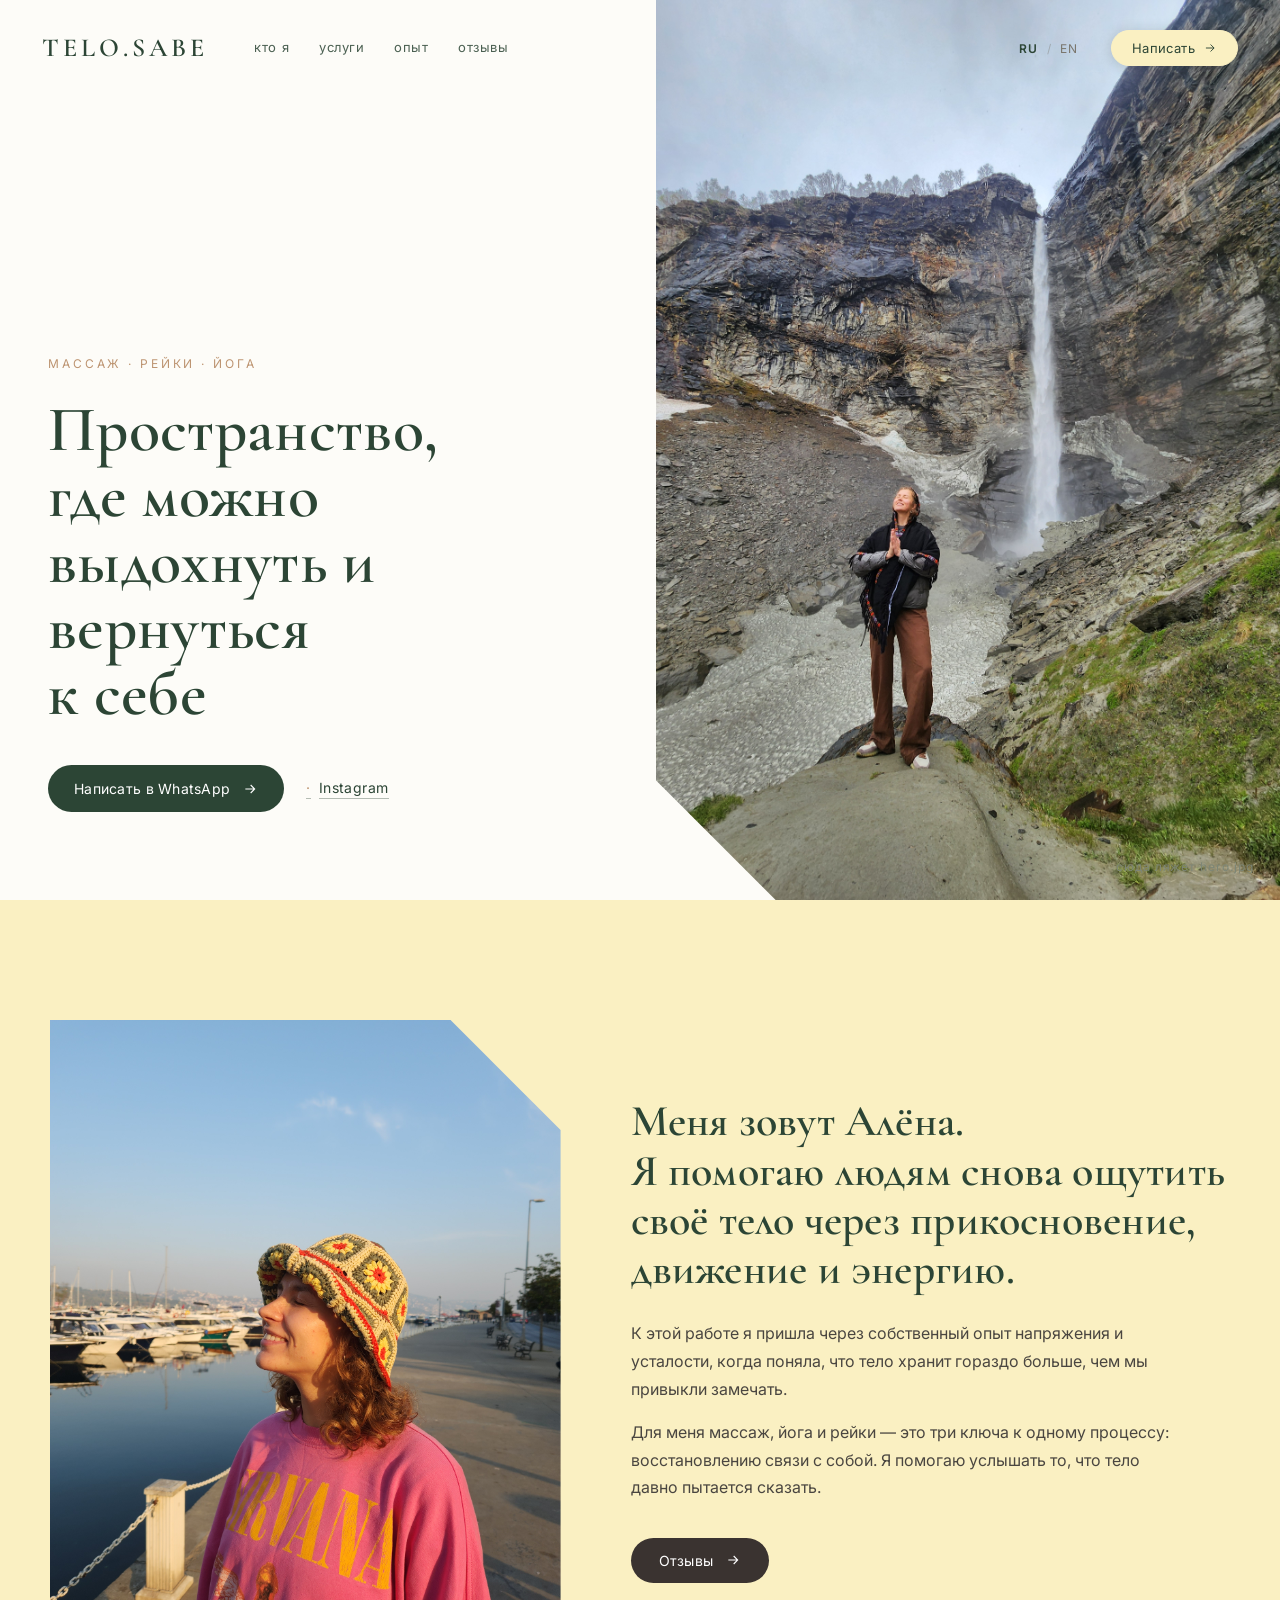
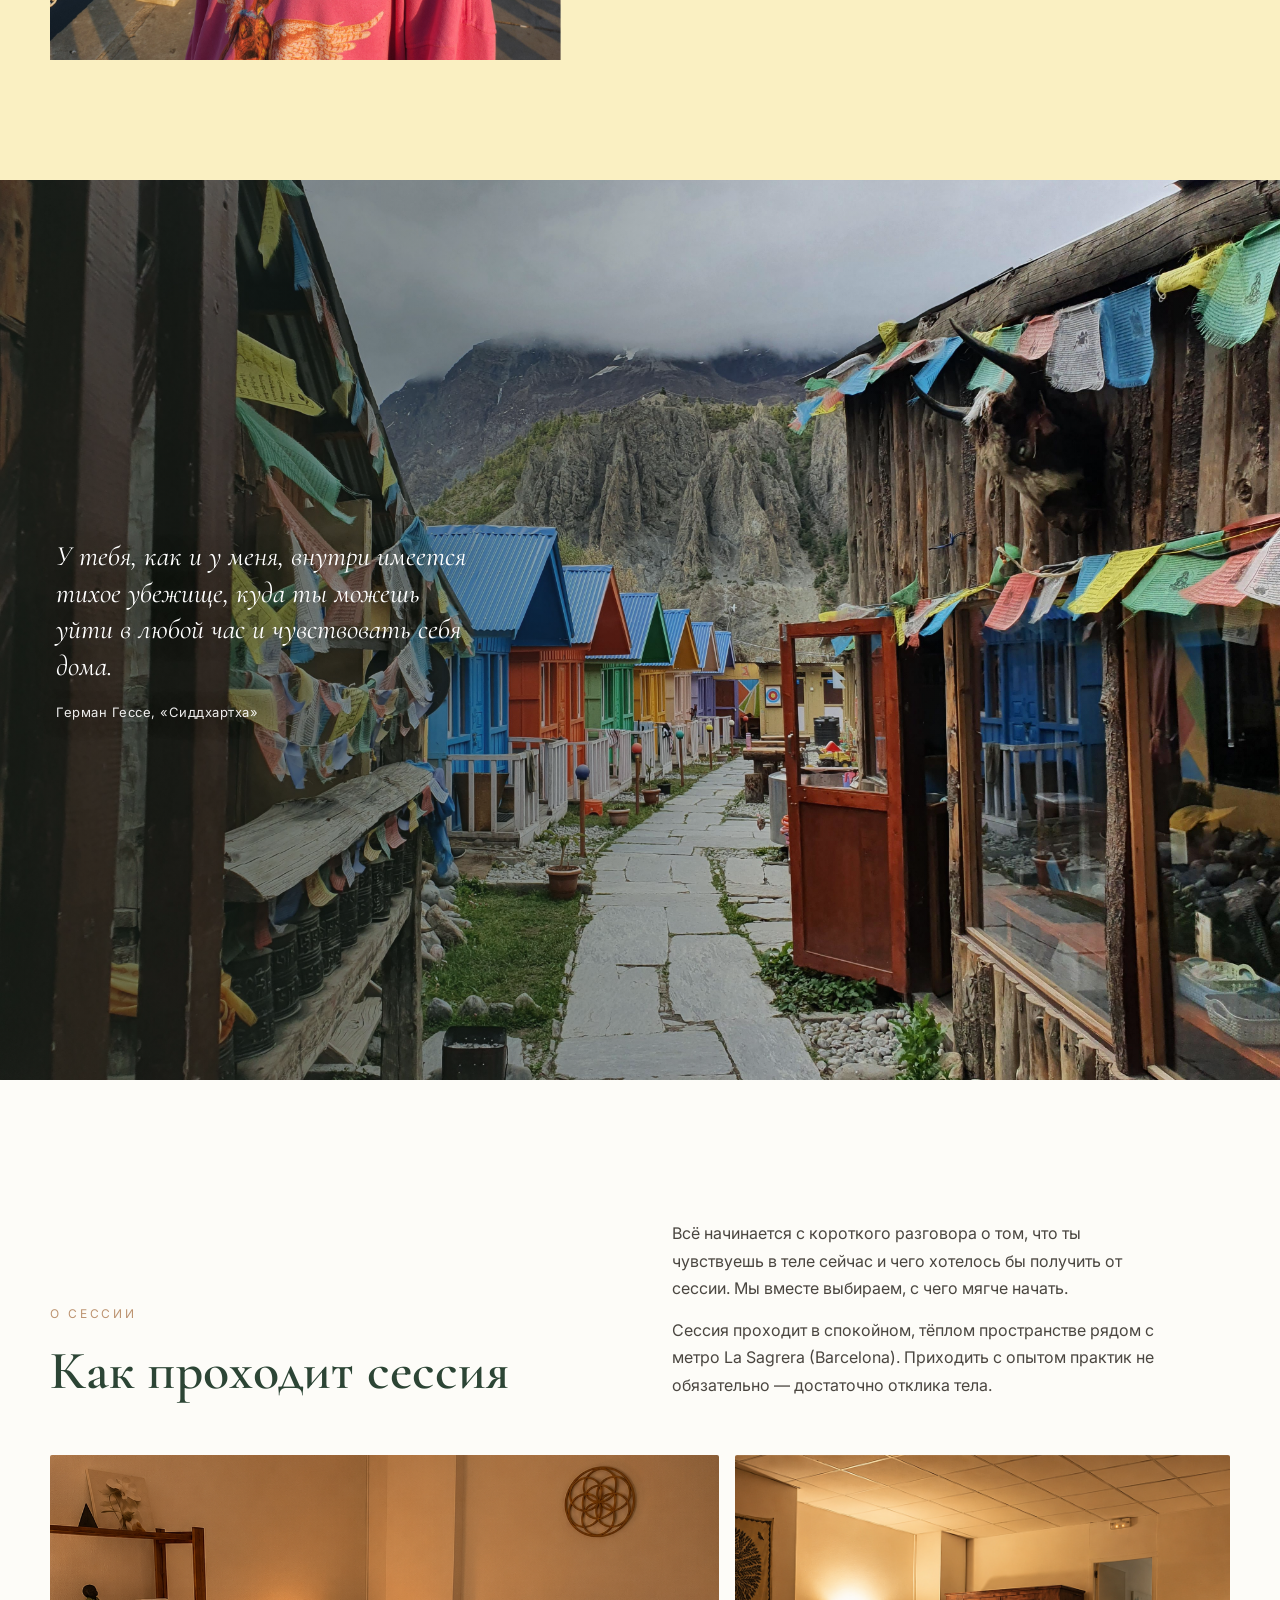
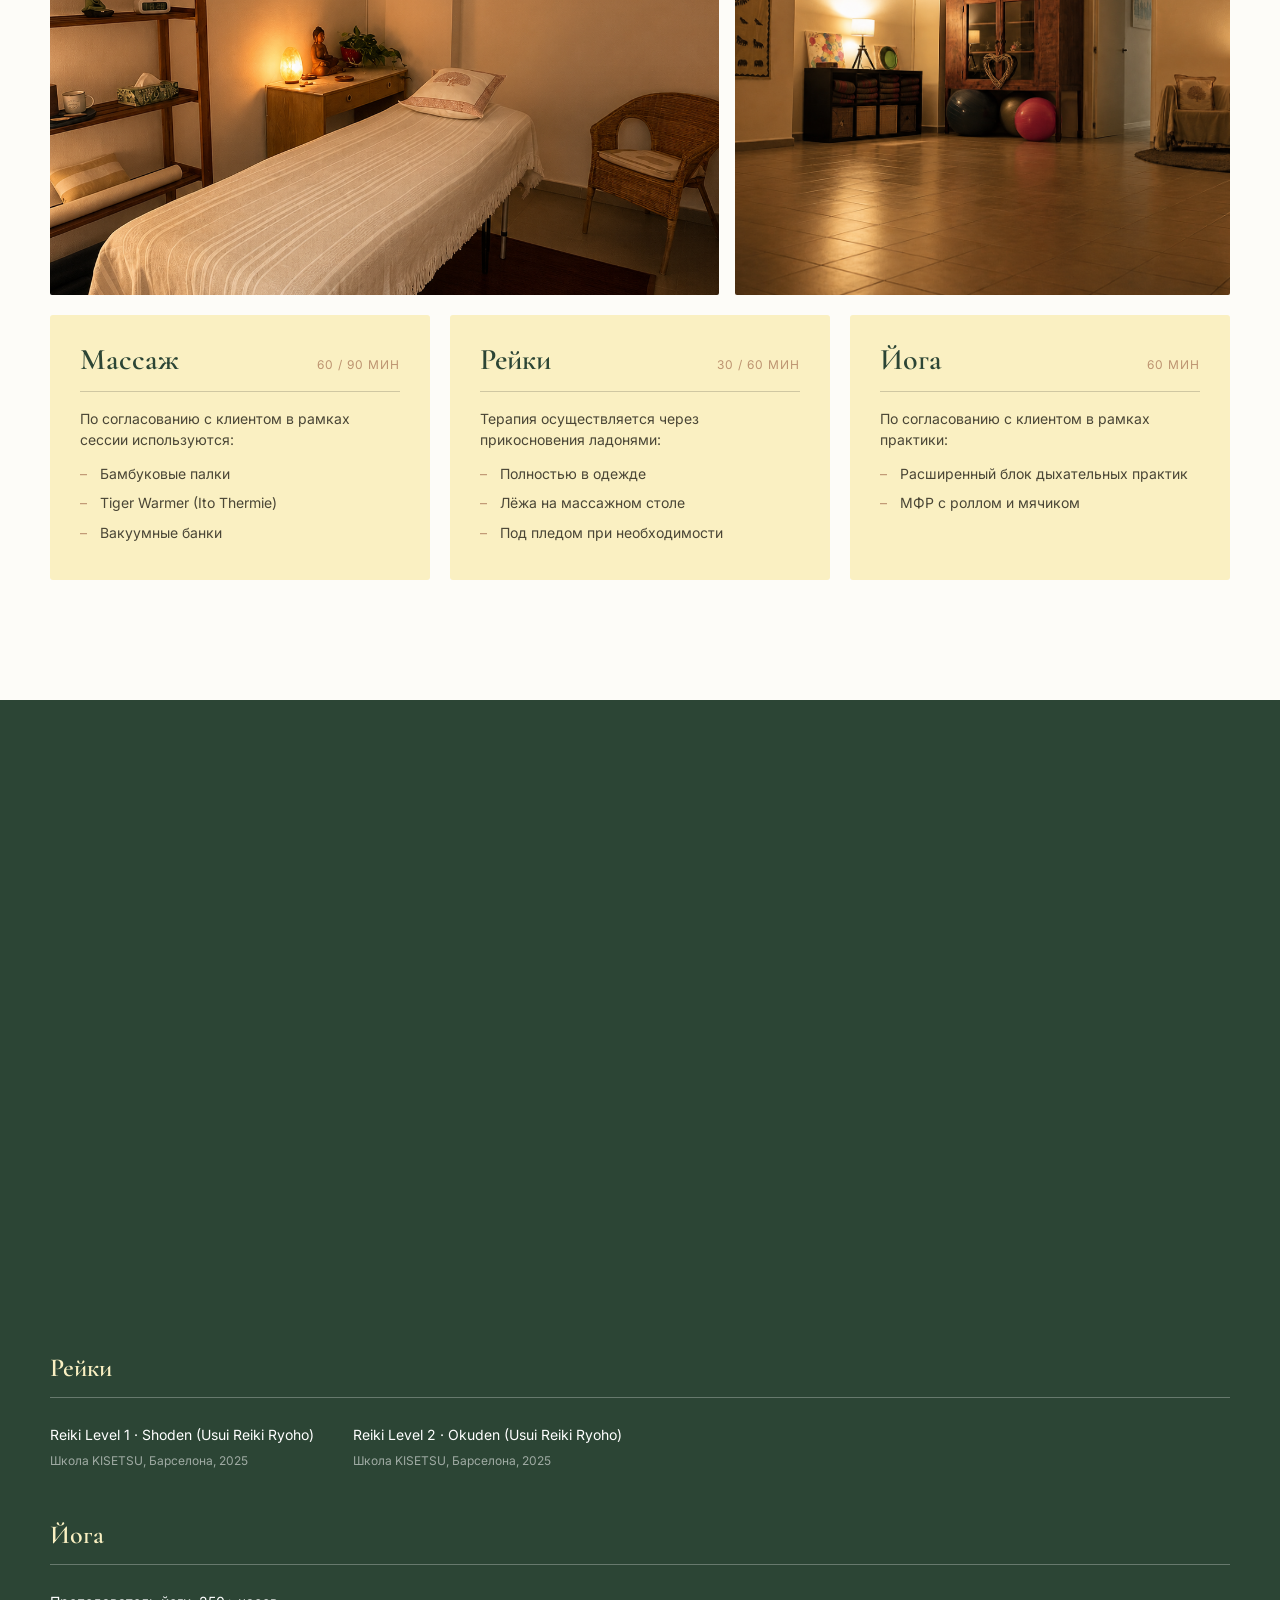
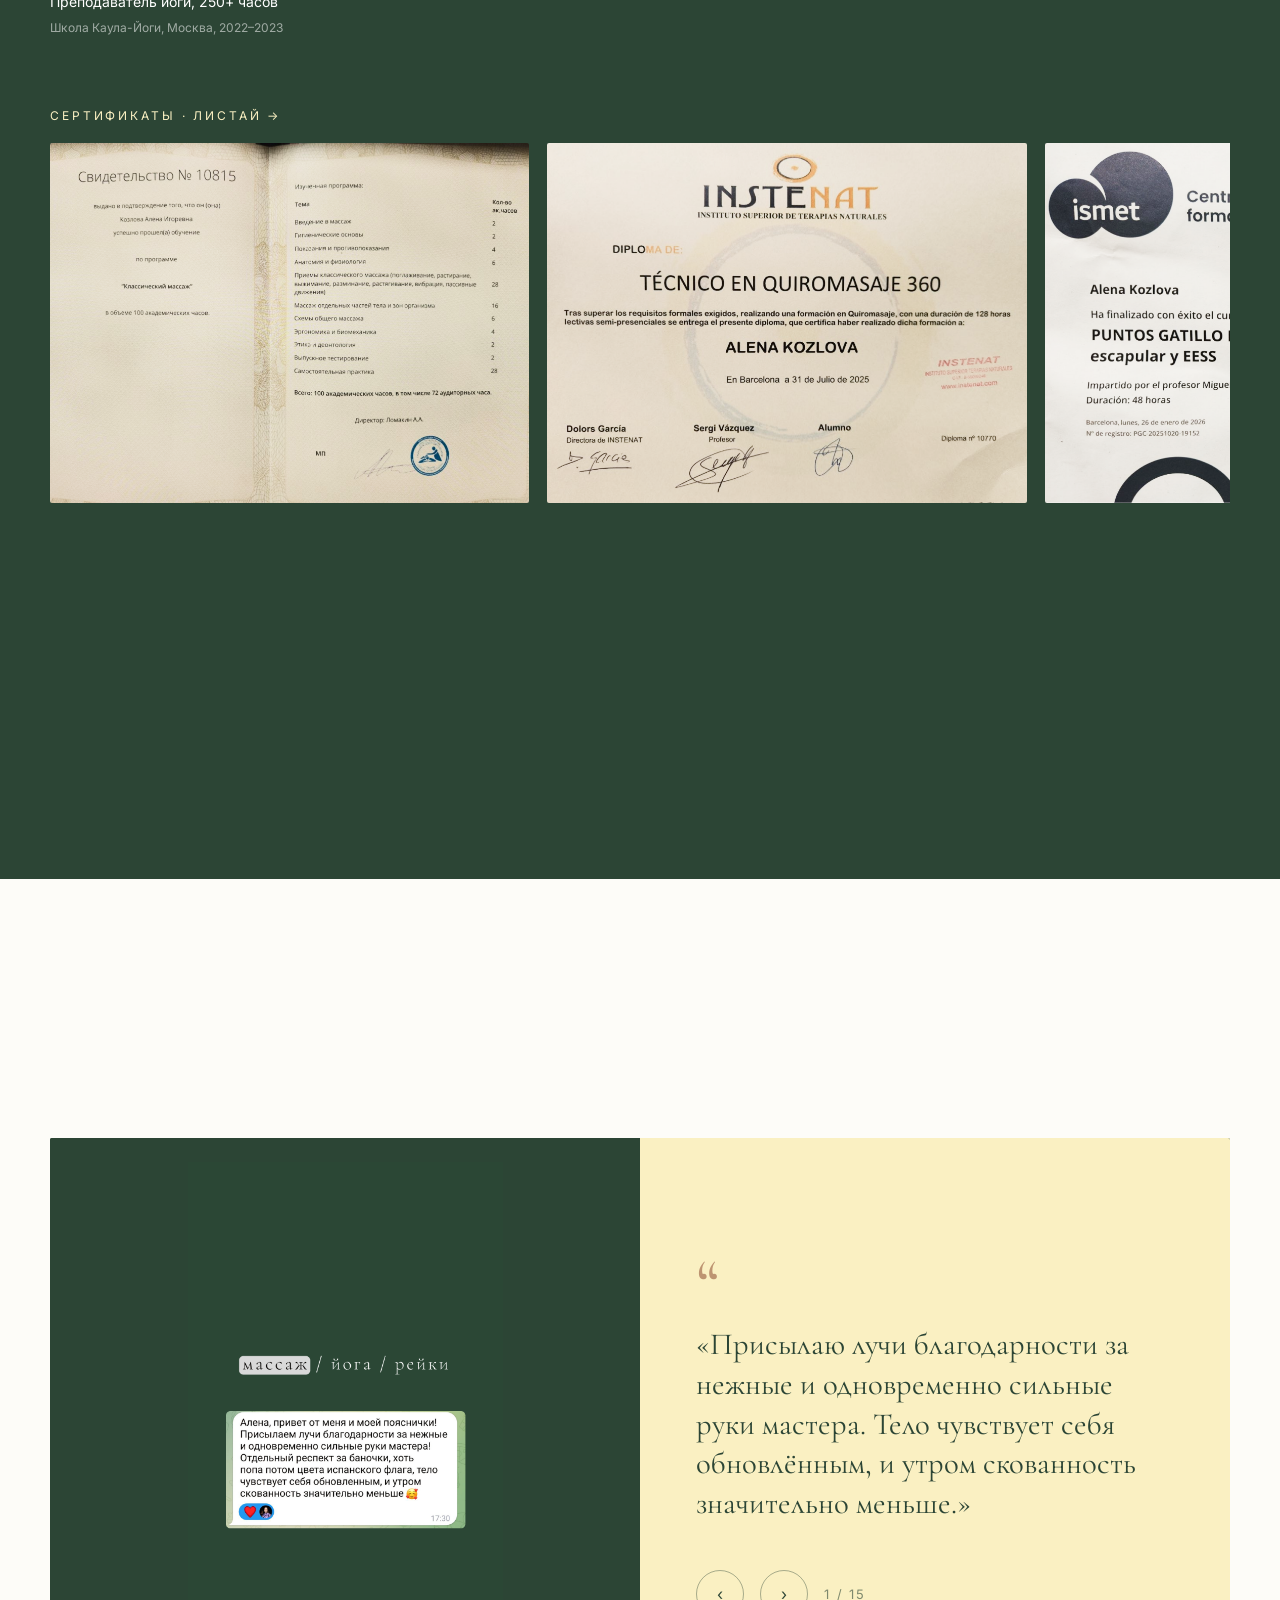
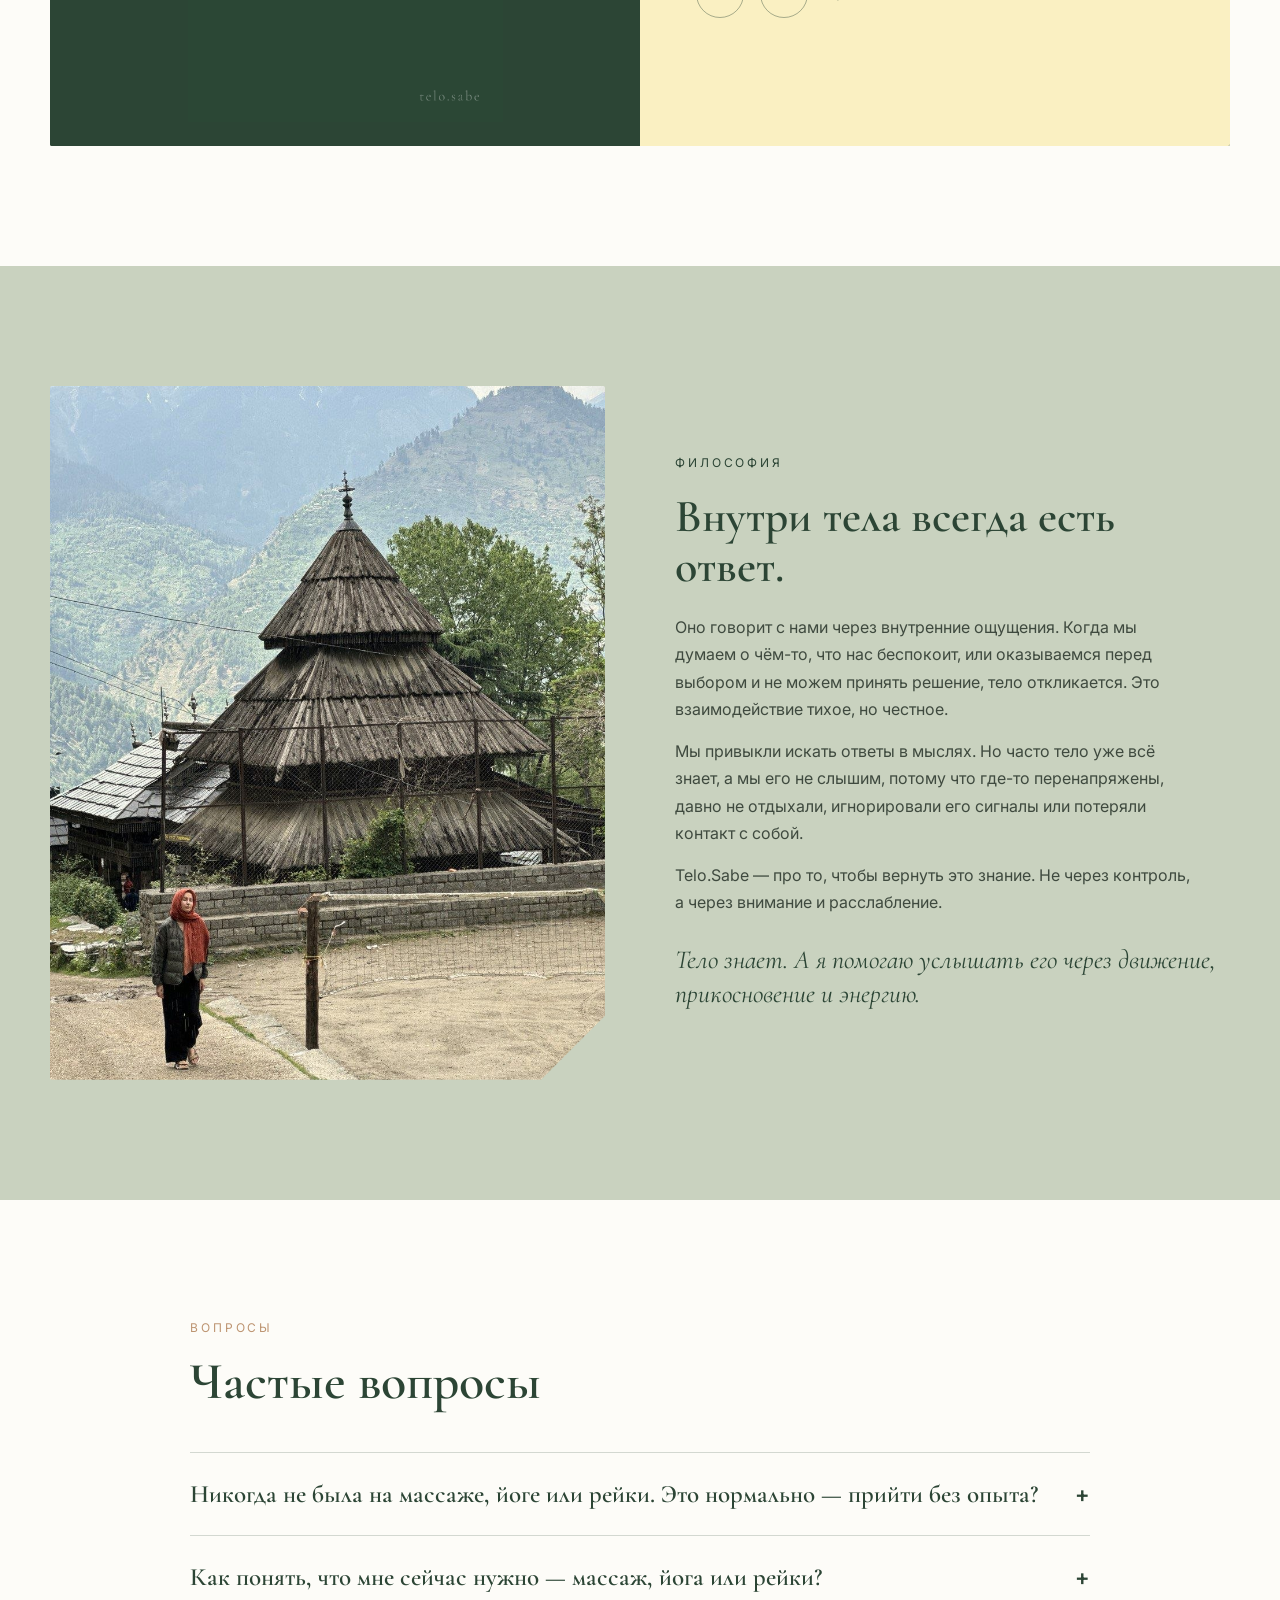
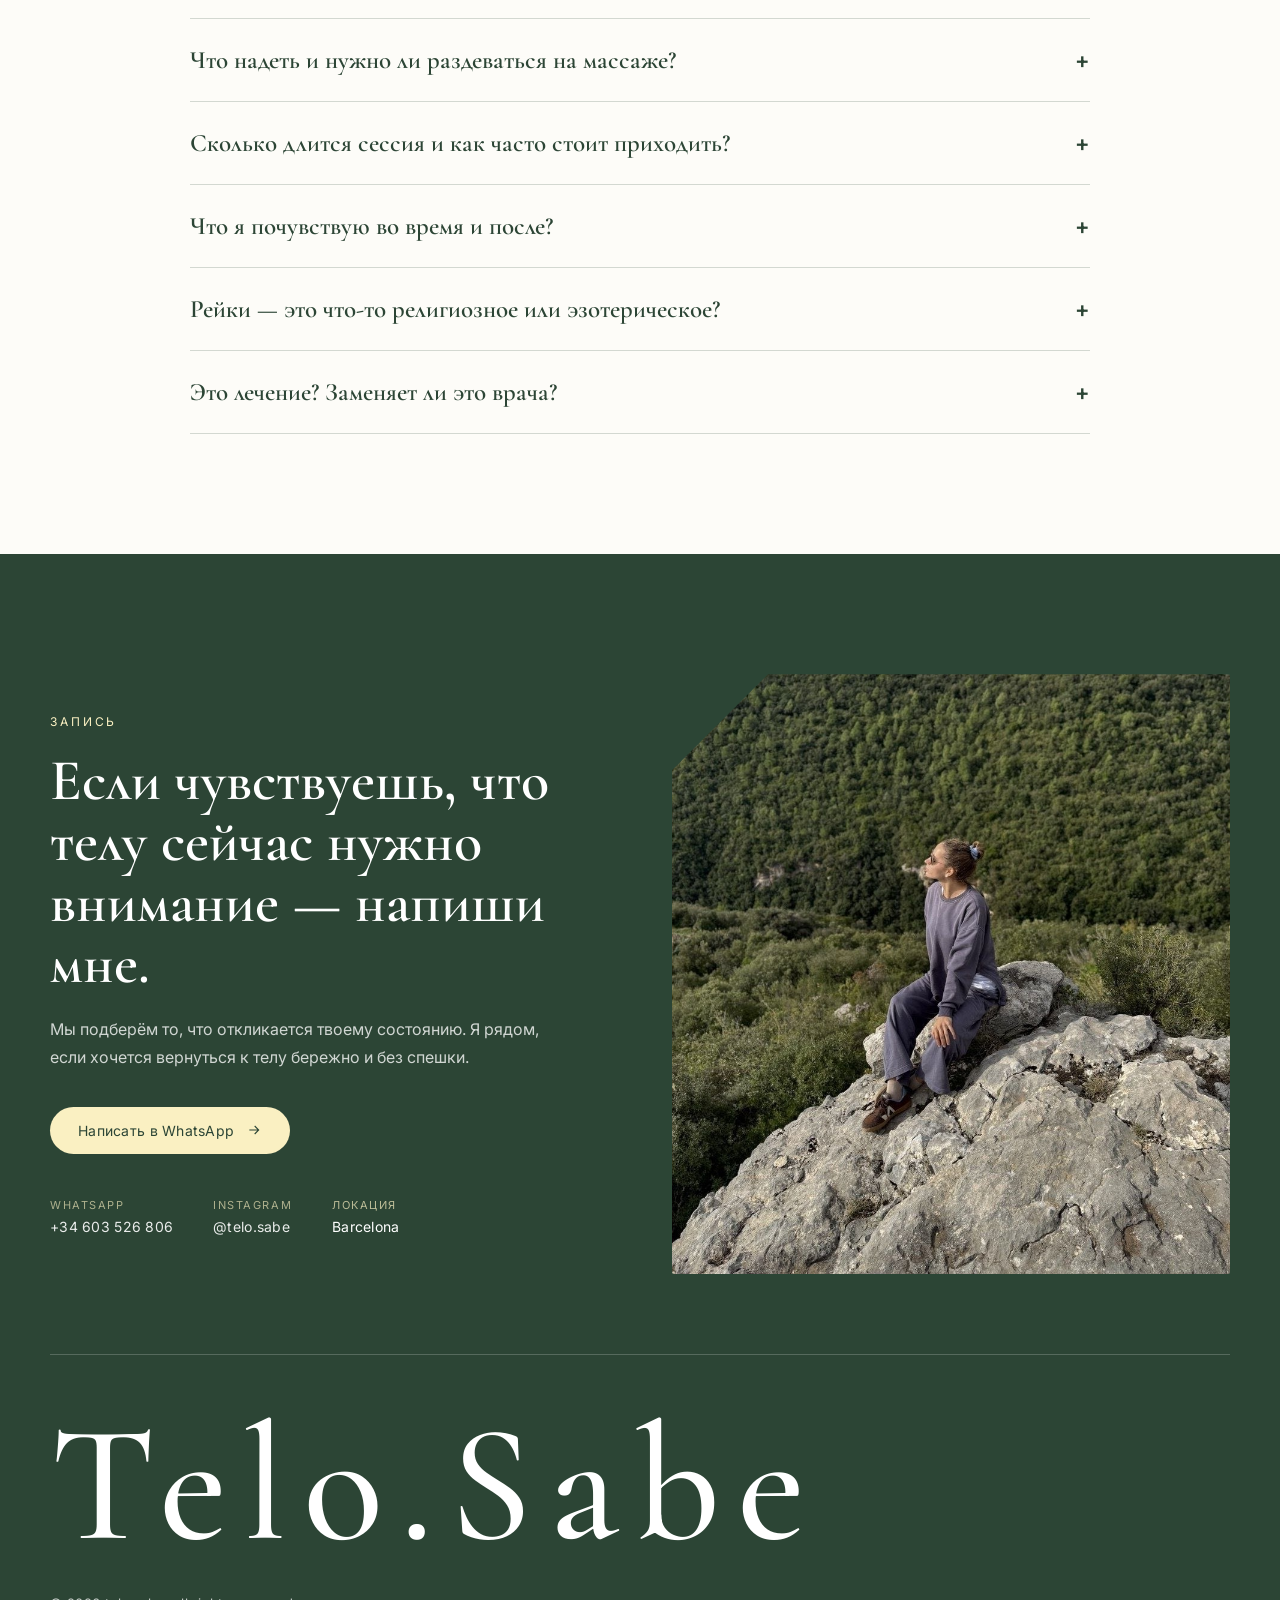
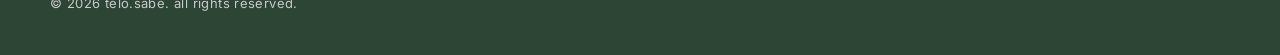
==== commit 31999998: "Add files via upload" ====
--- a/index.html
+++ b/index.html
@@ -8,9 +8,10 @@
 <title>Массаж, йога и рейки в Барселоне — Telo.Sabe | тело знает</title>
 <meta name="description" content="Telo.Sabe — массаж, йога и рейки в Барселоне. Пространство телесных практик: снятие напряжения, работа с триггерными точками, восстановление энергии и мягкое возвращение к себе. Запись на сессию.">
 <meta name="keywords" content="массаж Барселона, массаж в Барселоне, расслабляющий массаж Барселона, массаж триггерных точек, йога Барселона, рейки Барселона, телесные практики, снятие напряжения, запись на массаж">
-<link rel="canonical" href="https://ВАШ-ДОМЕН/">
+<link rel="canonical" href="https://telosabe.com/">
 <meta name="robots" content="index, follow">
 <meta name="author" content="Telo.Sabe">
+<meta name="google-site-verification" content="ZEk6_n-PENSZ5twBqI3azbRq8-Q3rEnUrUdNRJ-so4Q" />
 
 <!-- Гео-сигналы (локальная оптимизация под Барселону) -->
 <meta name="geo.region" content="ES-CT">
@@ -22,13 +23,13 @@
 <meta property="og:site_name" content="Telo.Sabe">
 <meta property="og:title" content="Массаж, йога и рейки в Барселоне — Telo.Sabe">
 <meta property="og:description" content="Пространство телесных практик: массаж, йога и рейки. Снятие напряжения и мягкое возвращение к себе. Запись на сессию.">
-<meta property="og:image" content="https://ВАШ-ДОМЕН/hero.jpg">
-<meta property="og:url" content="https://ВАШ-ДОМЕН/">
+<meta property="og:image" content="https://telosabe.com/hero.jpg">
+<meta property="og:url" content="https://telosabe.com/">
 <meta property="og:locale" content="ru_RU">
 <meta name="twitter:card" content="summary_large_image">
 <meta name="twitter:title" content="Массаж, йога и рейки в Барселоне — Telo.Sabe">
 <meta name="twitter:description" content="Пространство телесных практик: массаж, йога и рейки. Запись на сессию.">
-<meta name="twitter:image" content="https://ВАШ-ДОМЕН/hero.jpg">
+<meta name="twitter:image" content="https://telosabe.com/hero.jpg">
 <meta name="theme-color" content="#2C4535">
 
 <!-- Разметка бизнеса для поисковиков (Schema.org) -->
@@ -38,8 +39,8 @@
   "@type": "HealthAndBeautyBusiness",
   "name": "Telo.Sabe",
   "description": "Массаж, йога и рейки. Пространство телесных практик: снятие напряжения, восстановление энергии и возвращение контакта с телом.",
-  "url": "https://ВАШ-ДОМЕН/",
-  "image": "https://ВАШ-ДОМЕН/hero.jpg",
+  "url": "https://telosabe.com/",
+  "image": "https://telosabe.com/hero.jpg",
   "email": "igorevnalena@gmail.com",
   "areaServed": { "@type": "City", "name": "Барселона" },
   "address": { "@type": "PostalAddress", "addressLocality": "Барселона", "addressRegion": "Каталония", "addressCountry": "ES" },
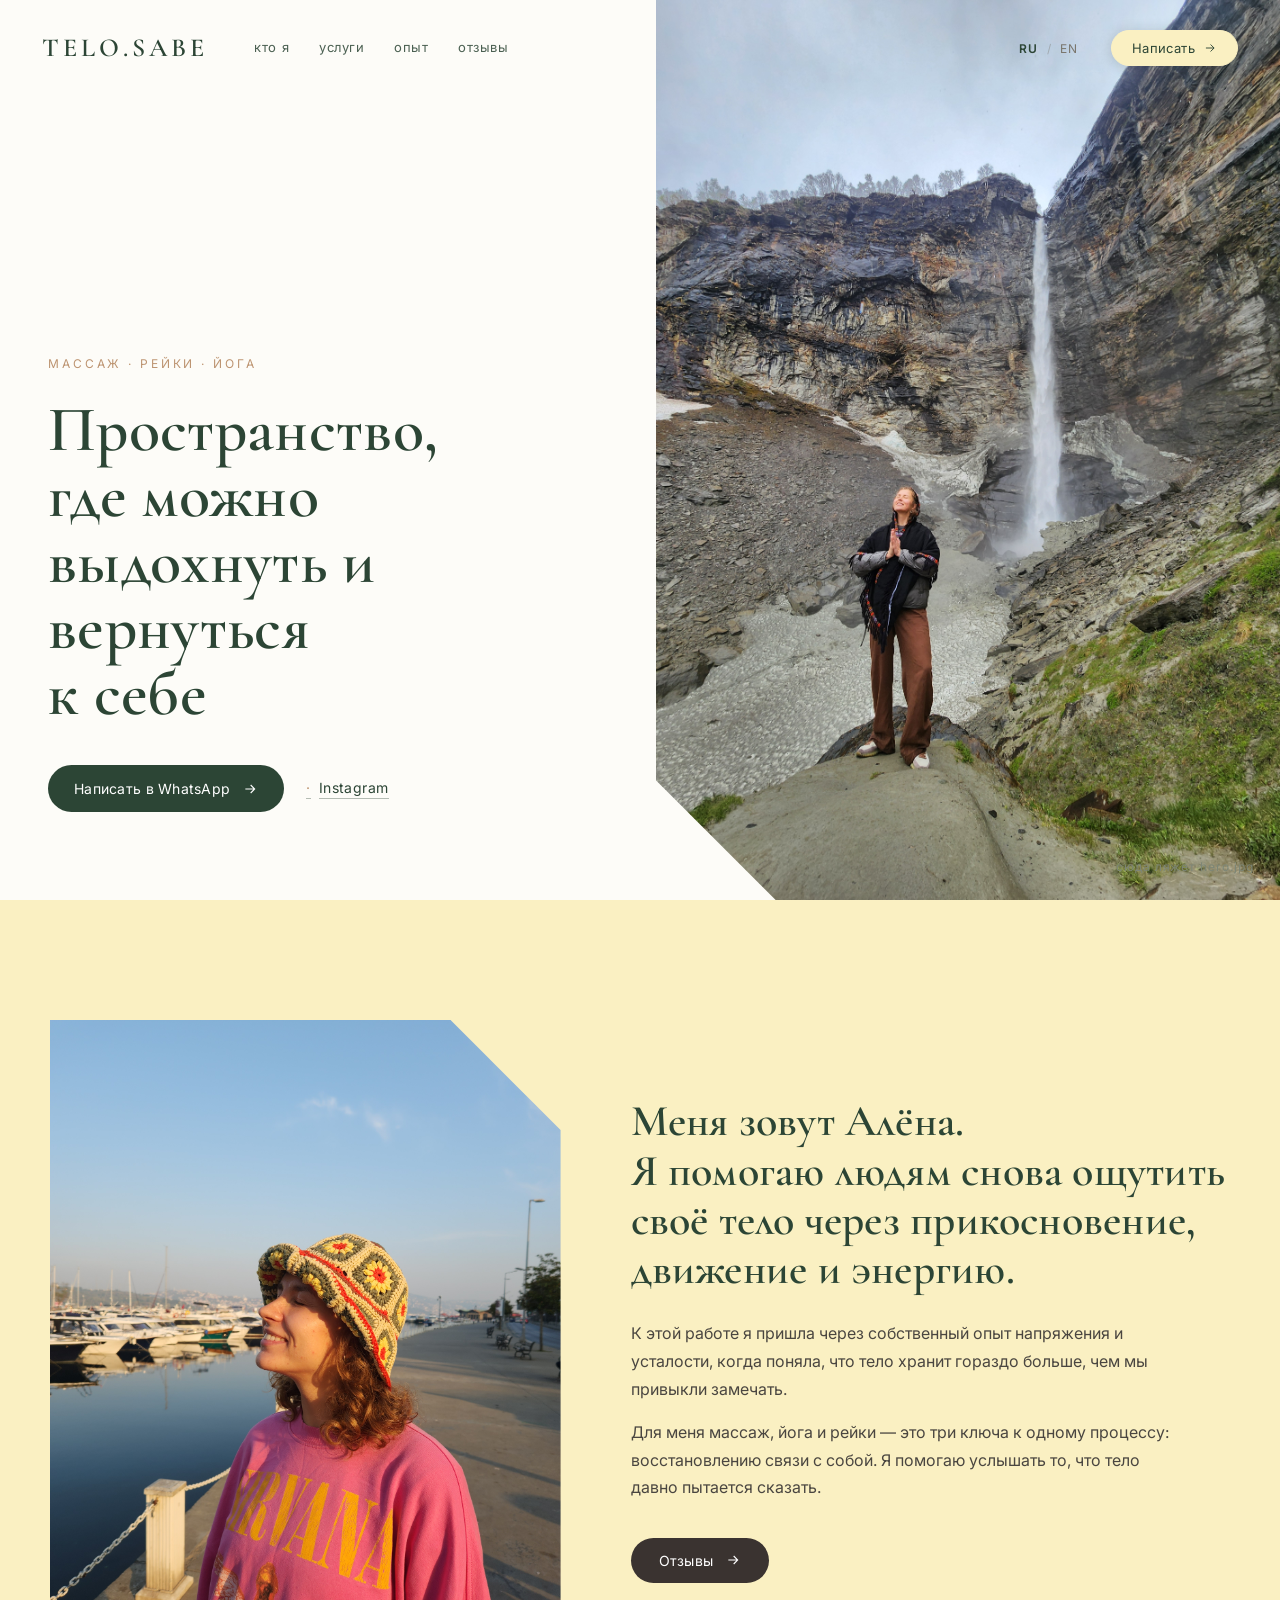
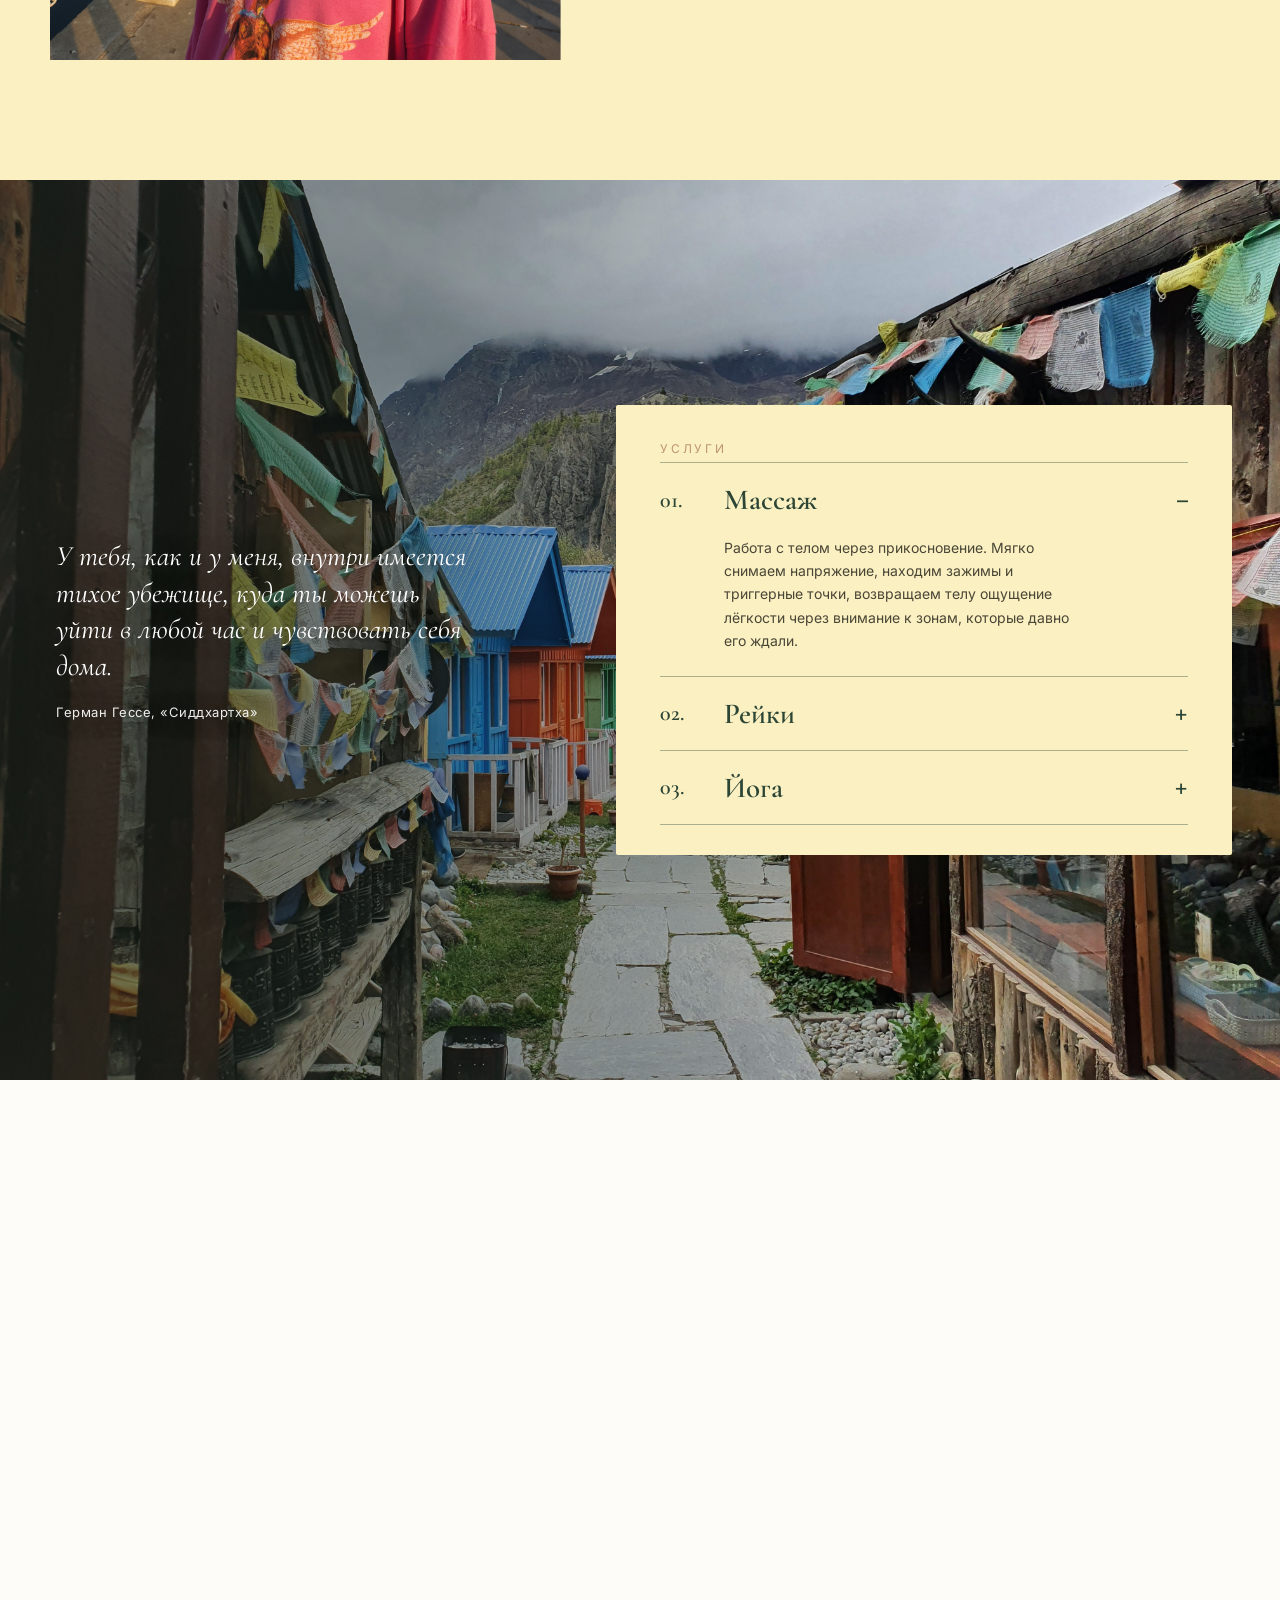
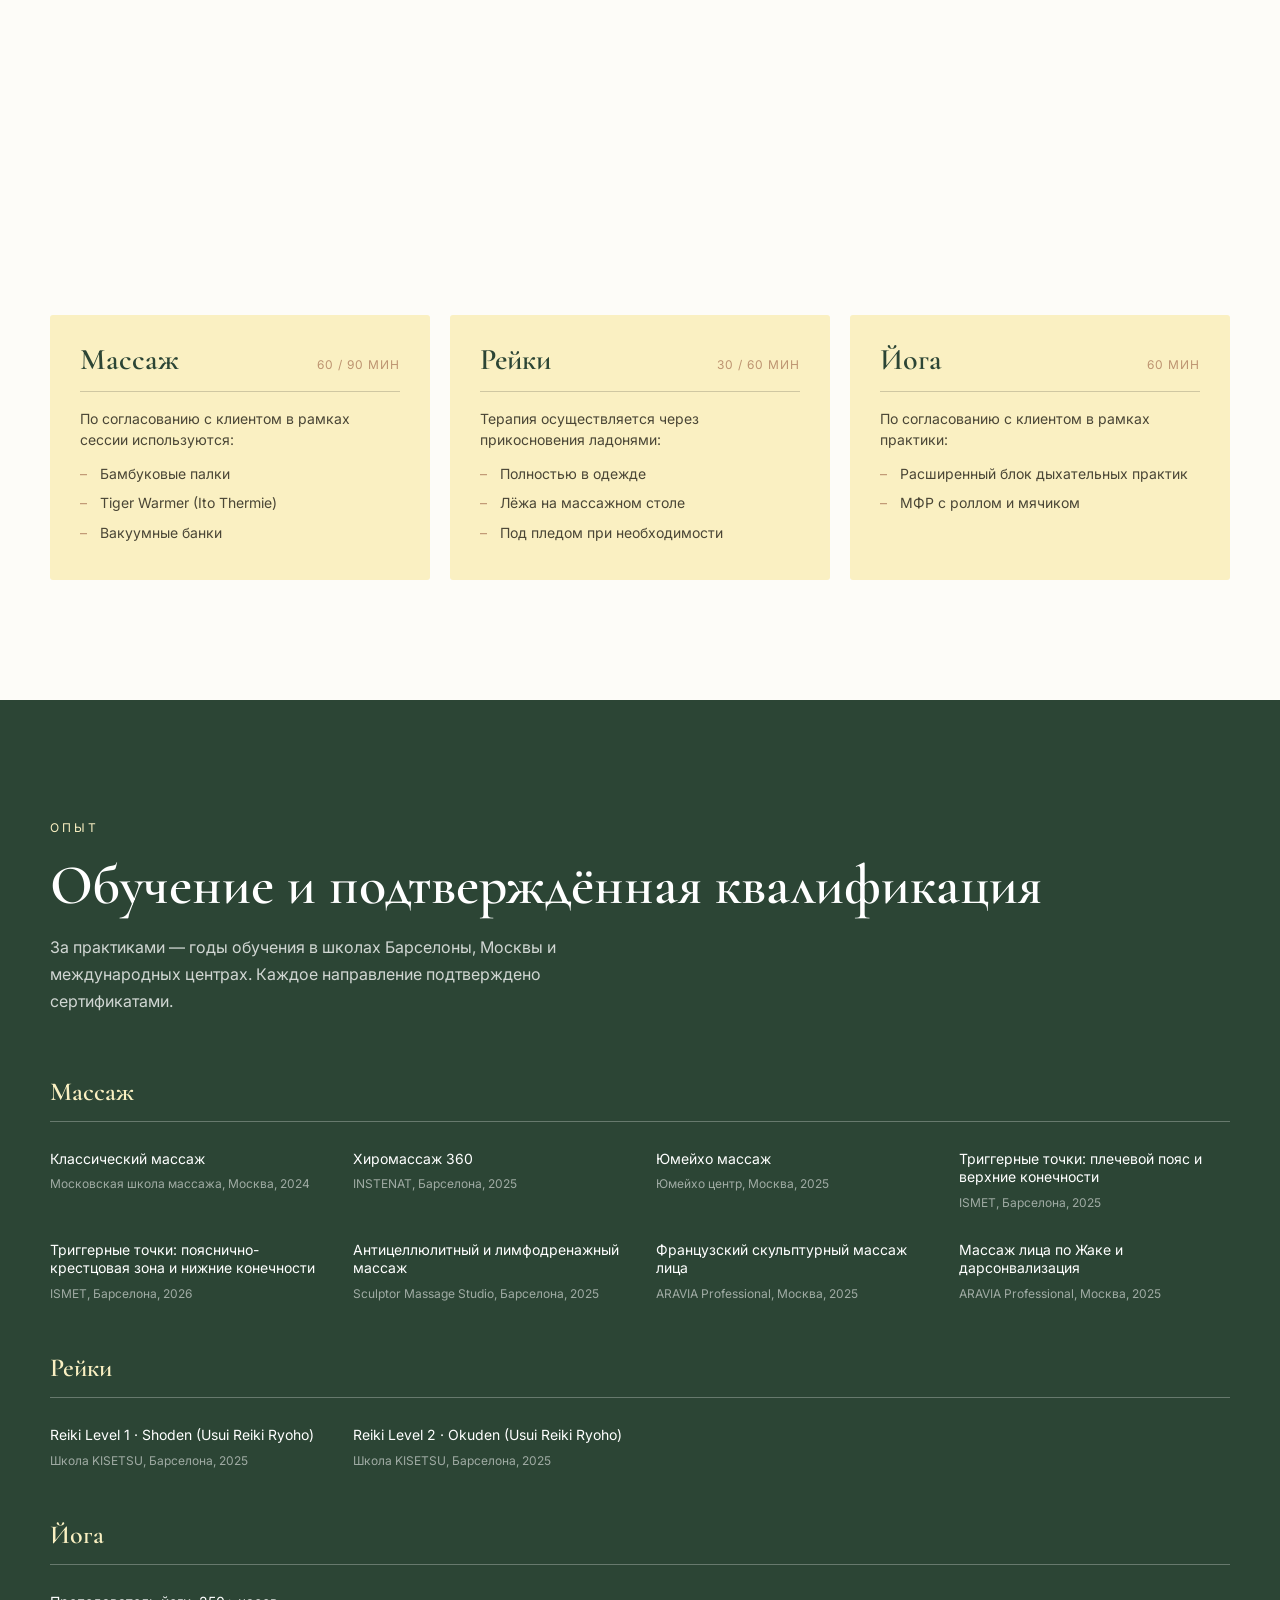
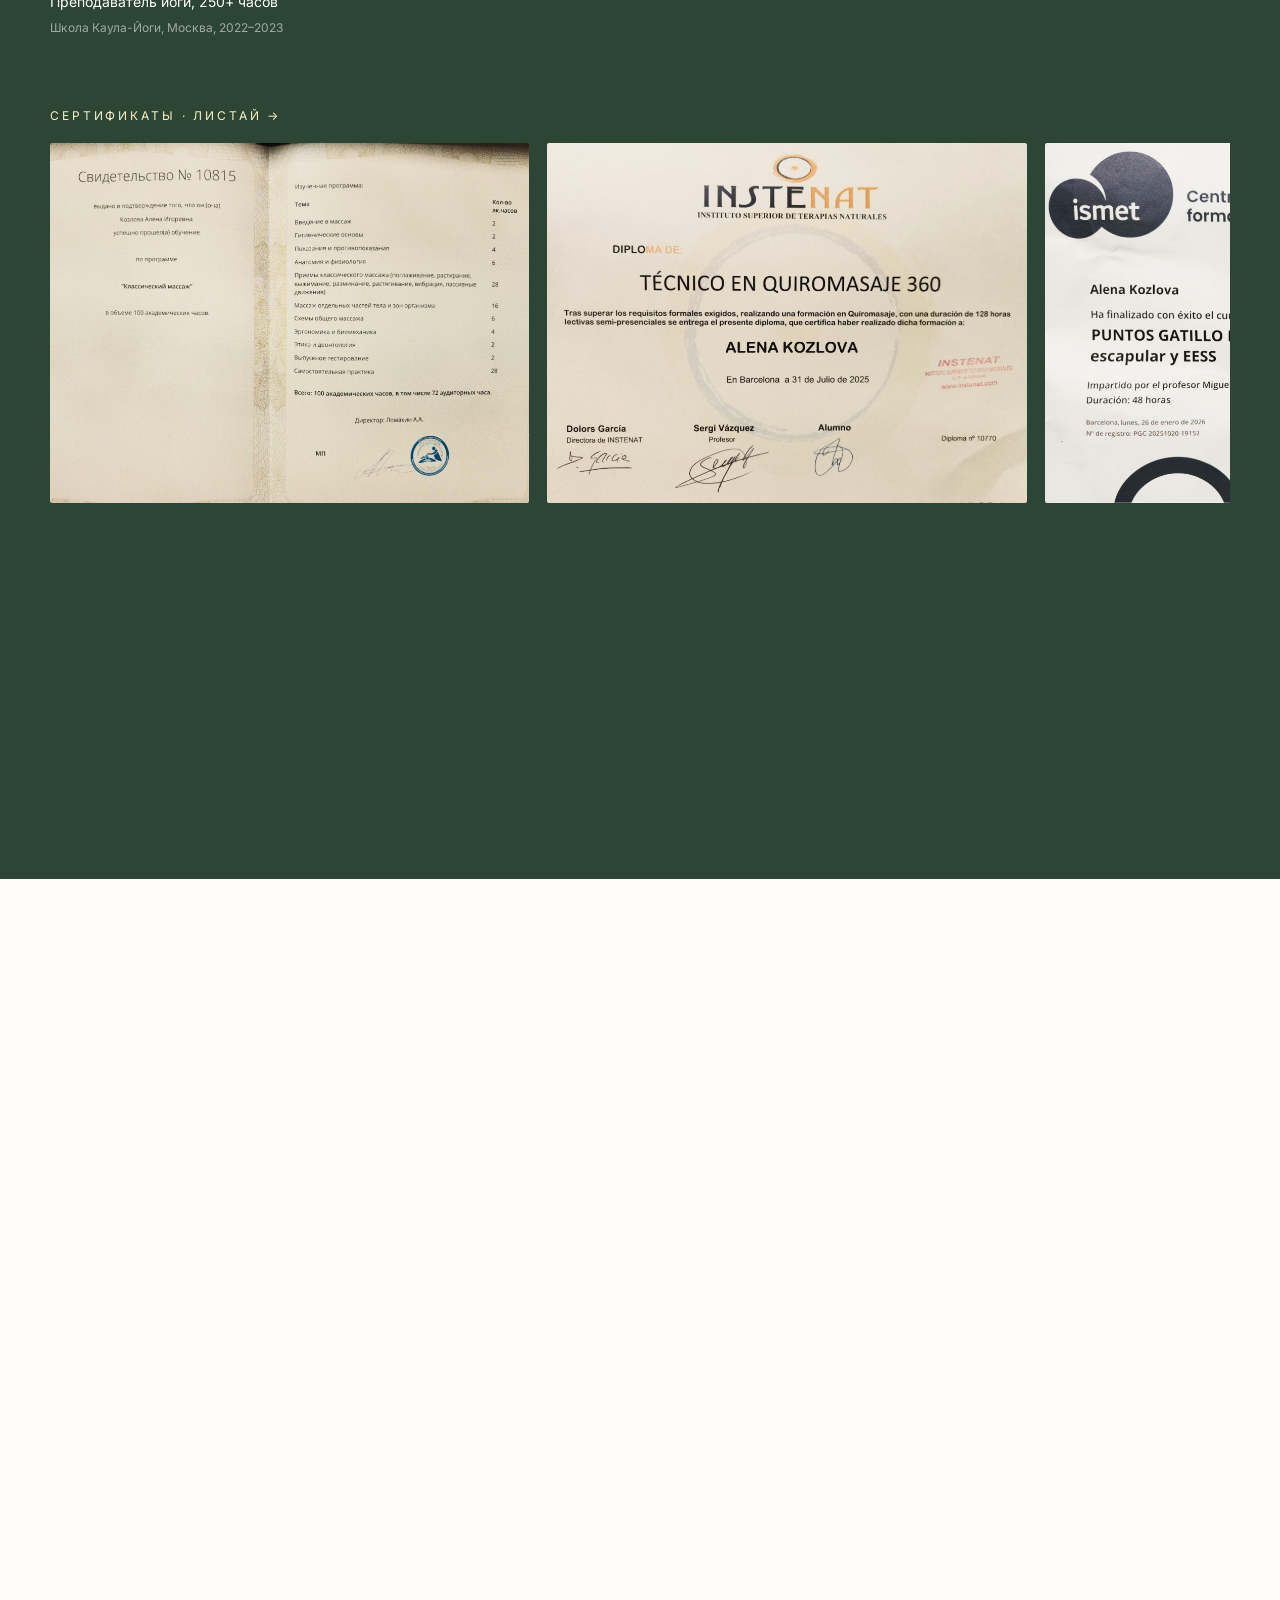
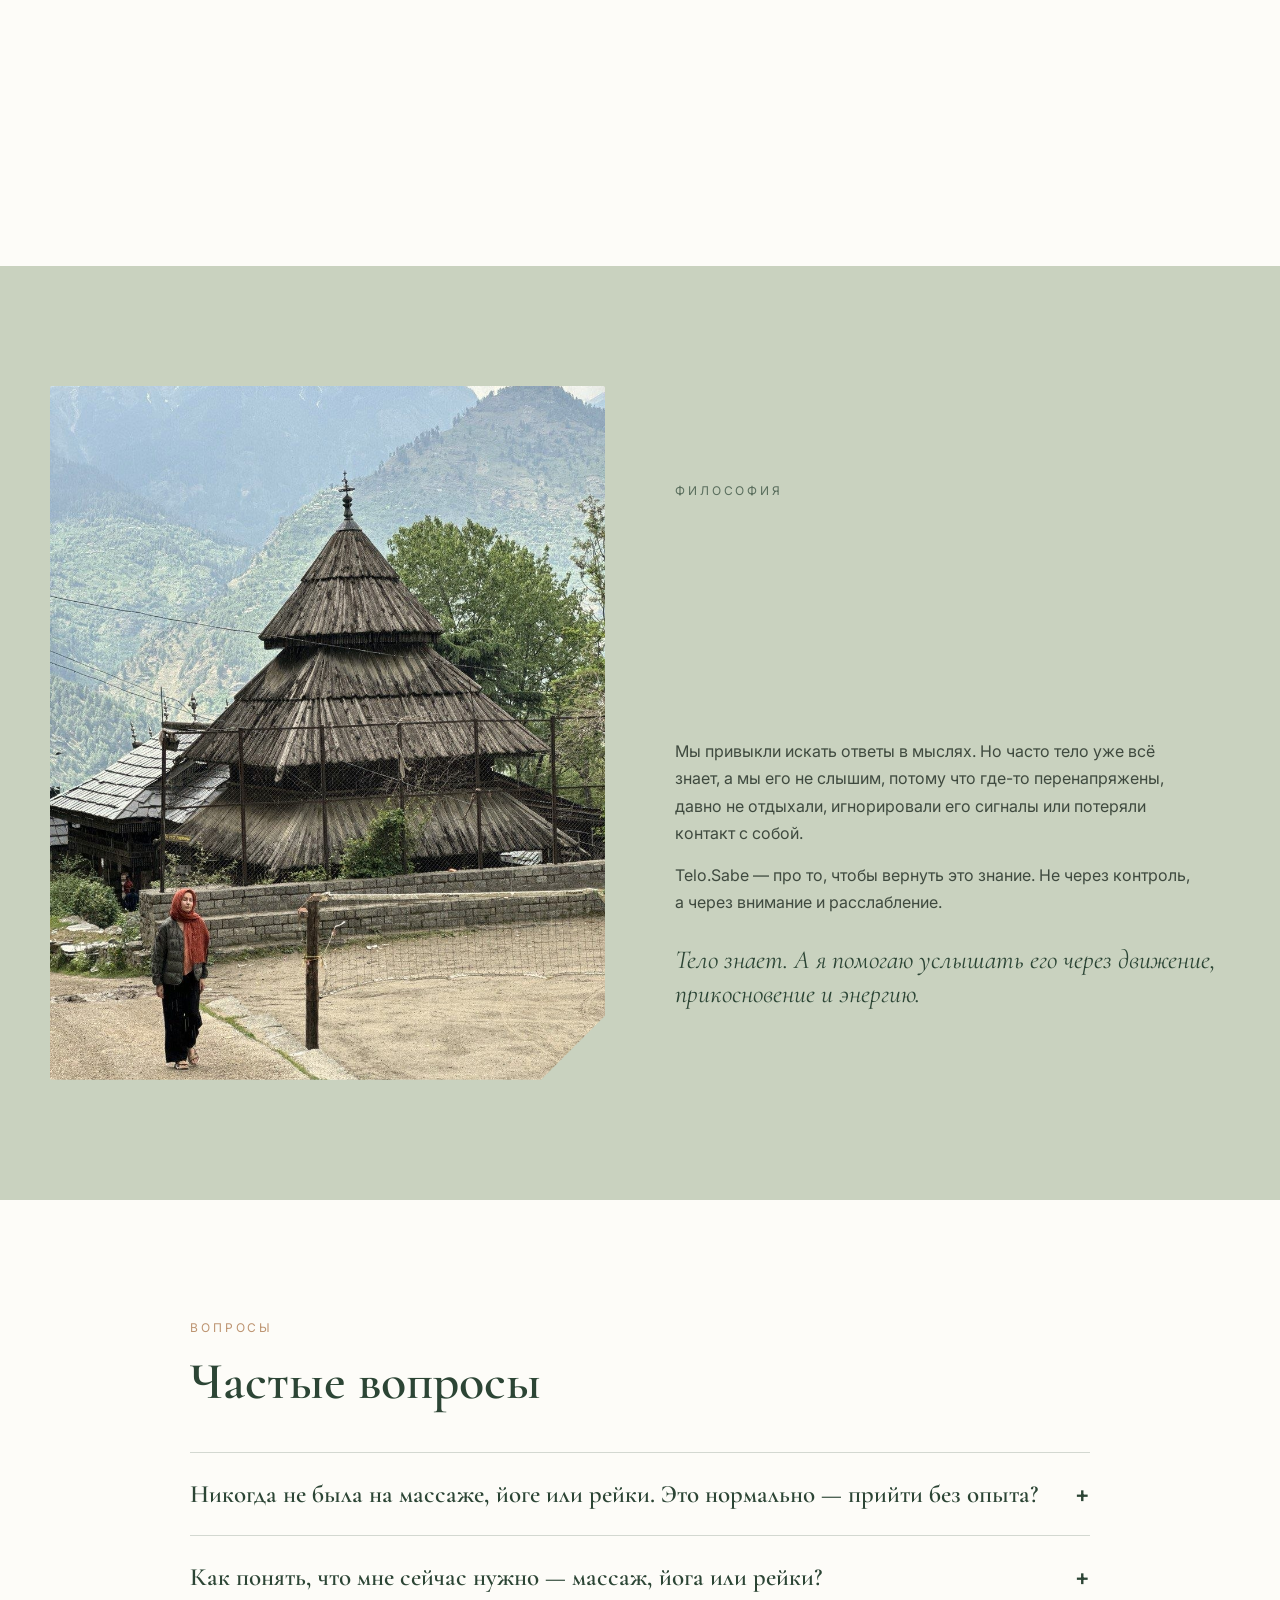
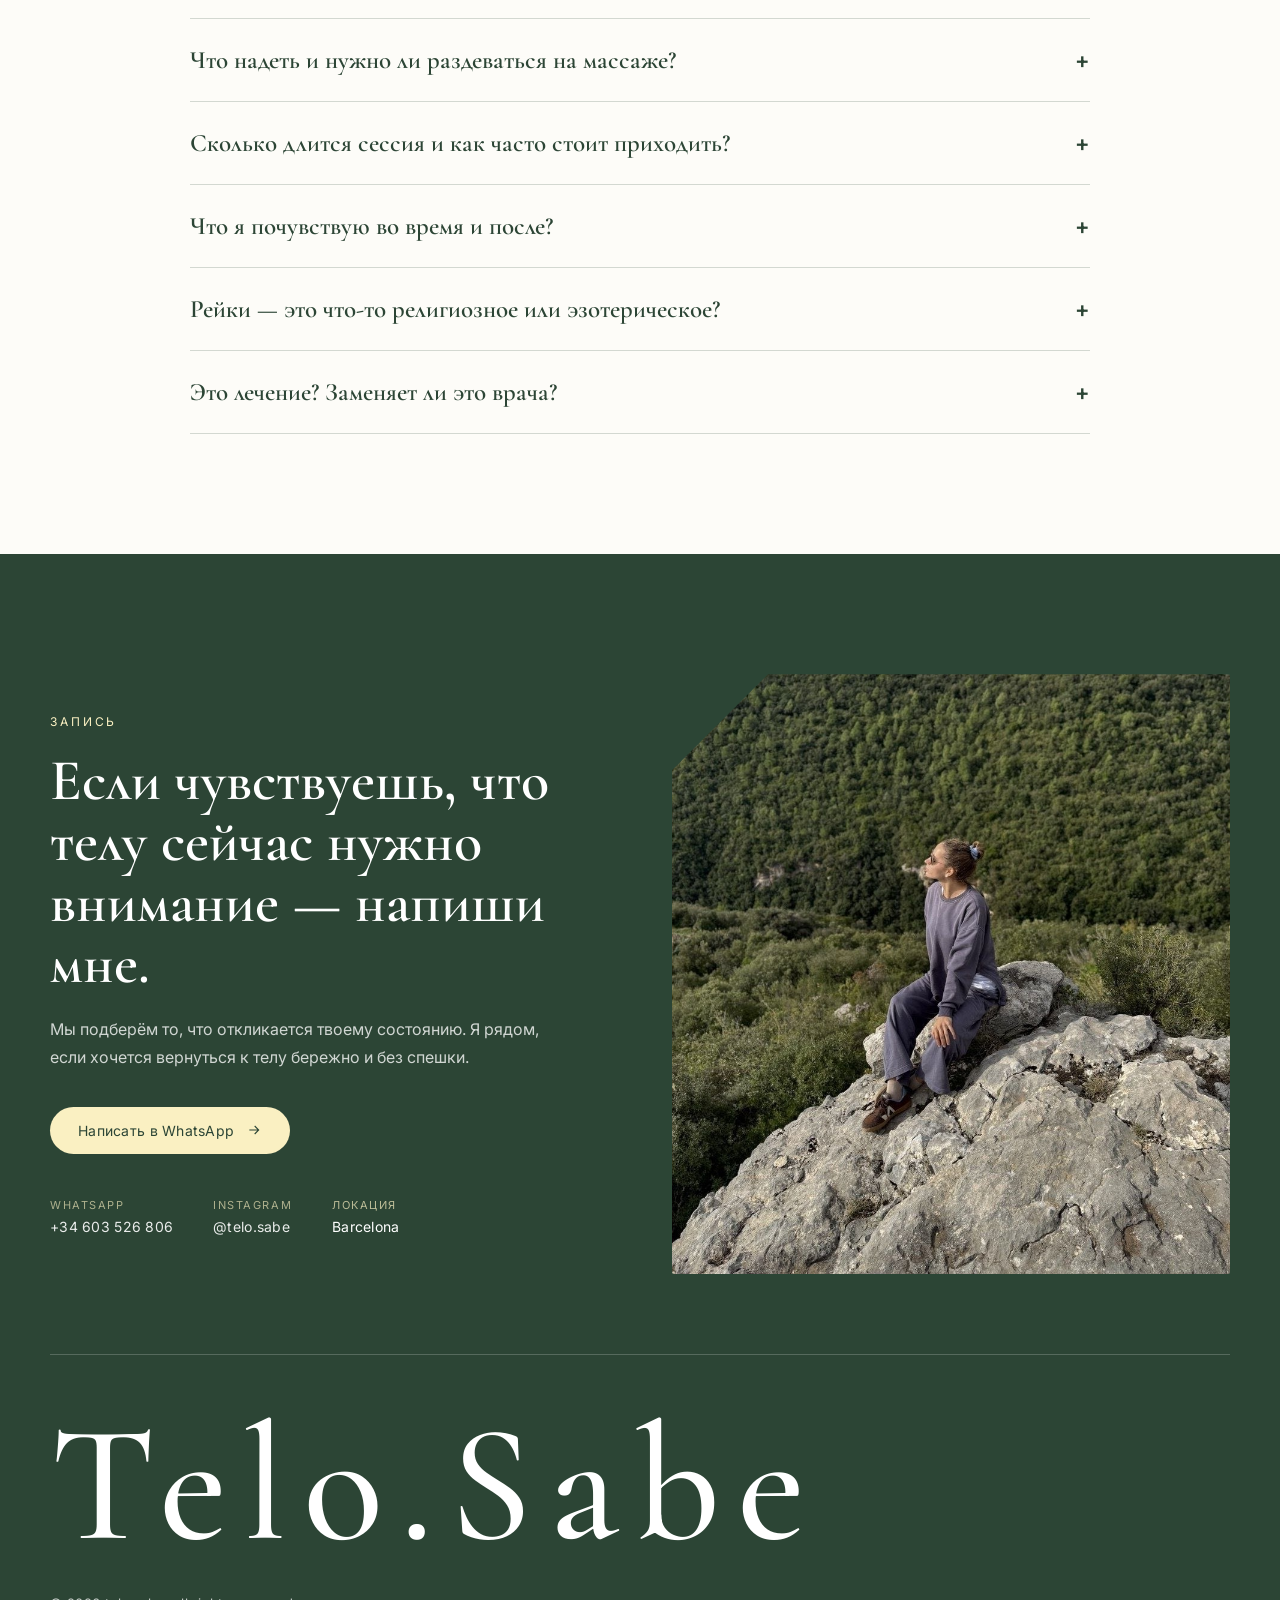
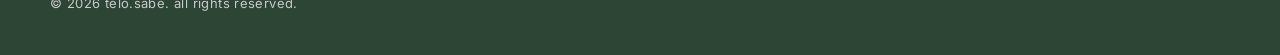
==== commit 96849e4c: "Add files via upload" ====
--- a/index.html
+++ b/index.html
@@ -828,9 +828,9 @@
   });
 
   window.currentLang = 'ru';
-  function setLang(btn, lang){
-    document.querySelectorAll('.lang button').forEach(b=>b.classList.remove('active'));
-    btn.classList.add('active');
+  function applyLang(lang){
+    document.querySelectorAll('.lang button').forEach(b=>
+      b.classList.toggle('active', b.textContent.trim().toLowerCase()===lang));
     window.currentLang = lang;
     document.documentElement.lang = lang;
     document.querySelectorAll('[data-en]').forEach(el=>{
@@ -839,6 +839,17 @@
     });
     if(typeof renderRev==='function') renderRev();
   }
+  function setLang(btn, lang){
+    applyLang(lang);
+    try{ history.replaceState(null,'', lang==='en' ? '?lang=en' : '?lang=ru'); }catch(e){}
+  }
+  // язык из ссылки: ?lang=ru / ?lang=en (по умолчанию — русский)
+  (function(){
+    var p = new URLSearchParams(location.search).get('lang');
+    var h = location.hash.replace('#','');
+    var l = (p || h);
+    if(l==='en' || l==='ru') applyLang(l);
+  })();
 
   // появление блоков при скролле
   const io = new IntersectionObserver((entries)=>{
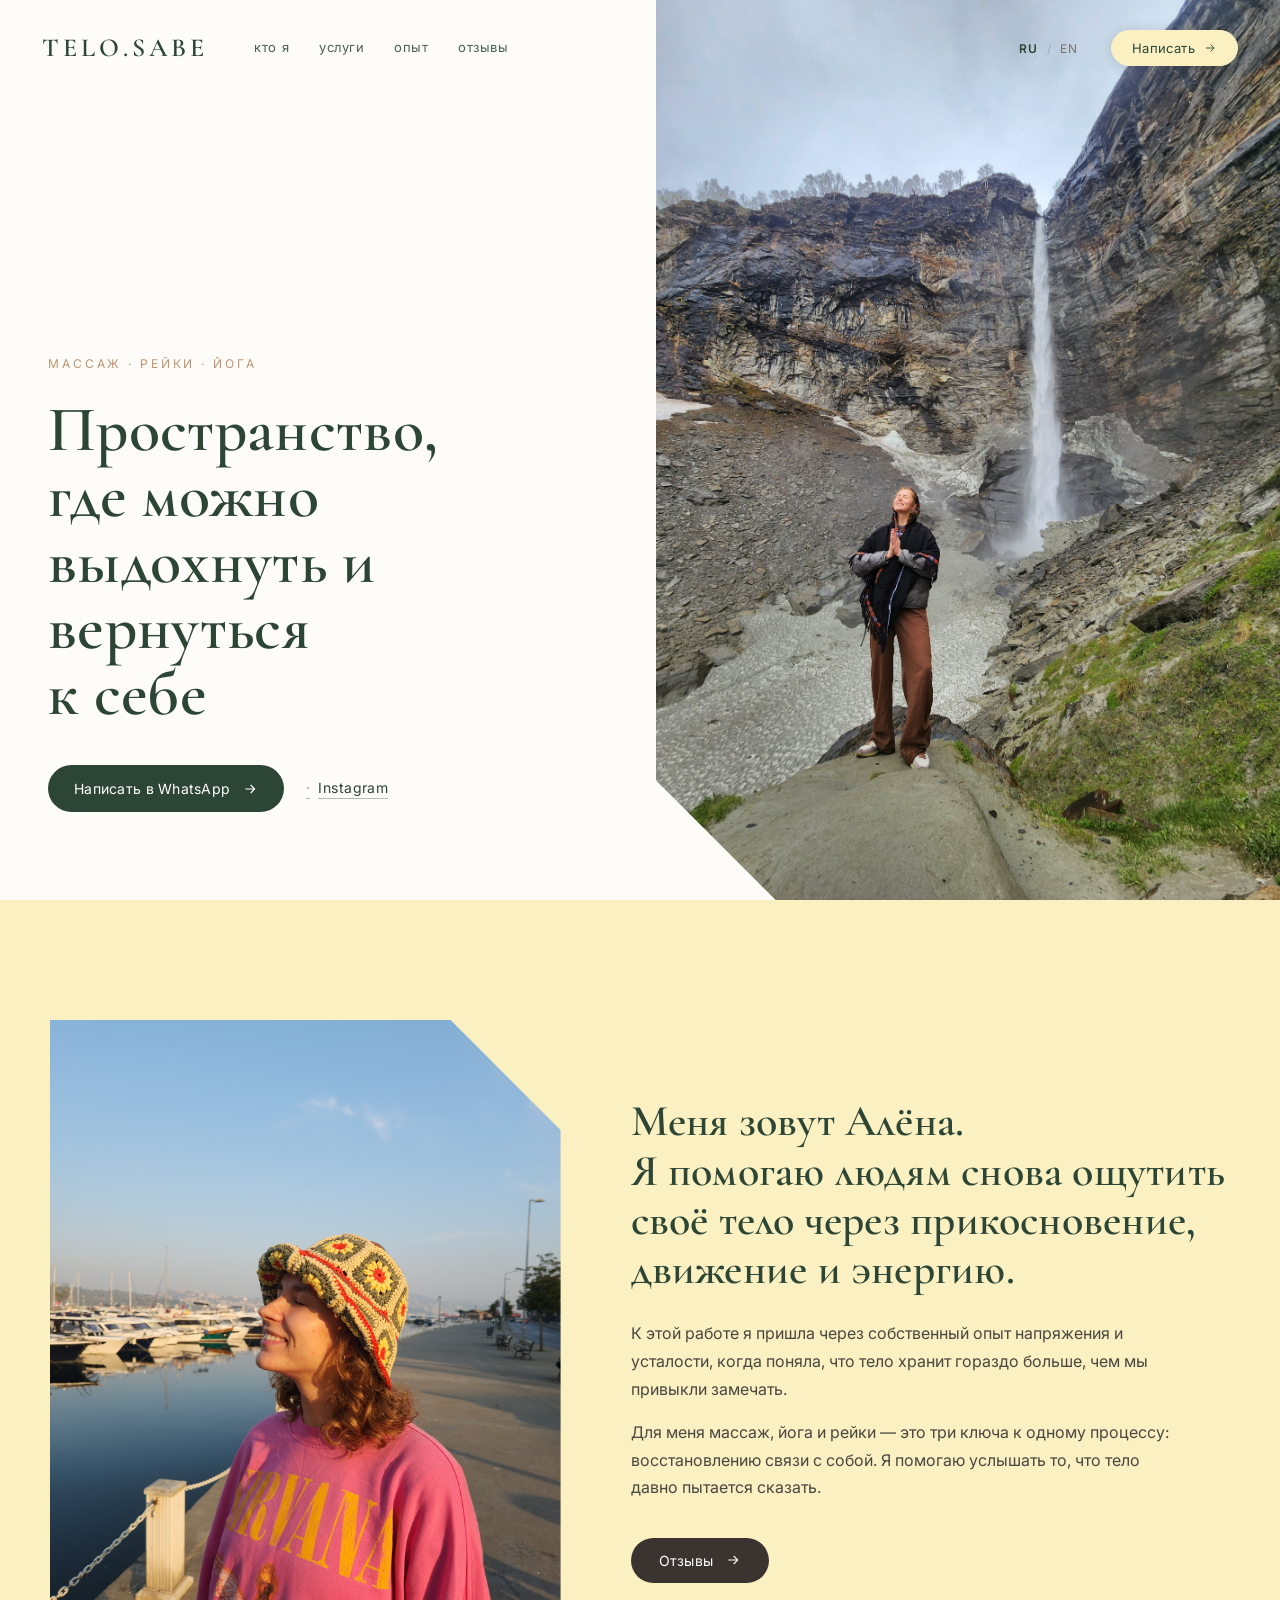
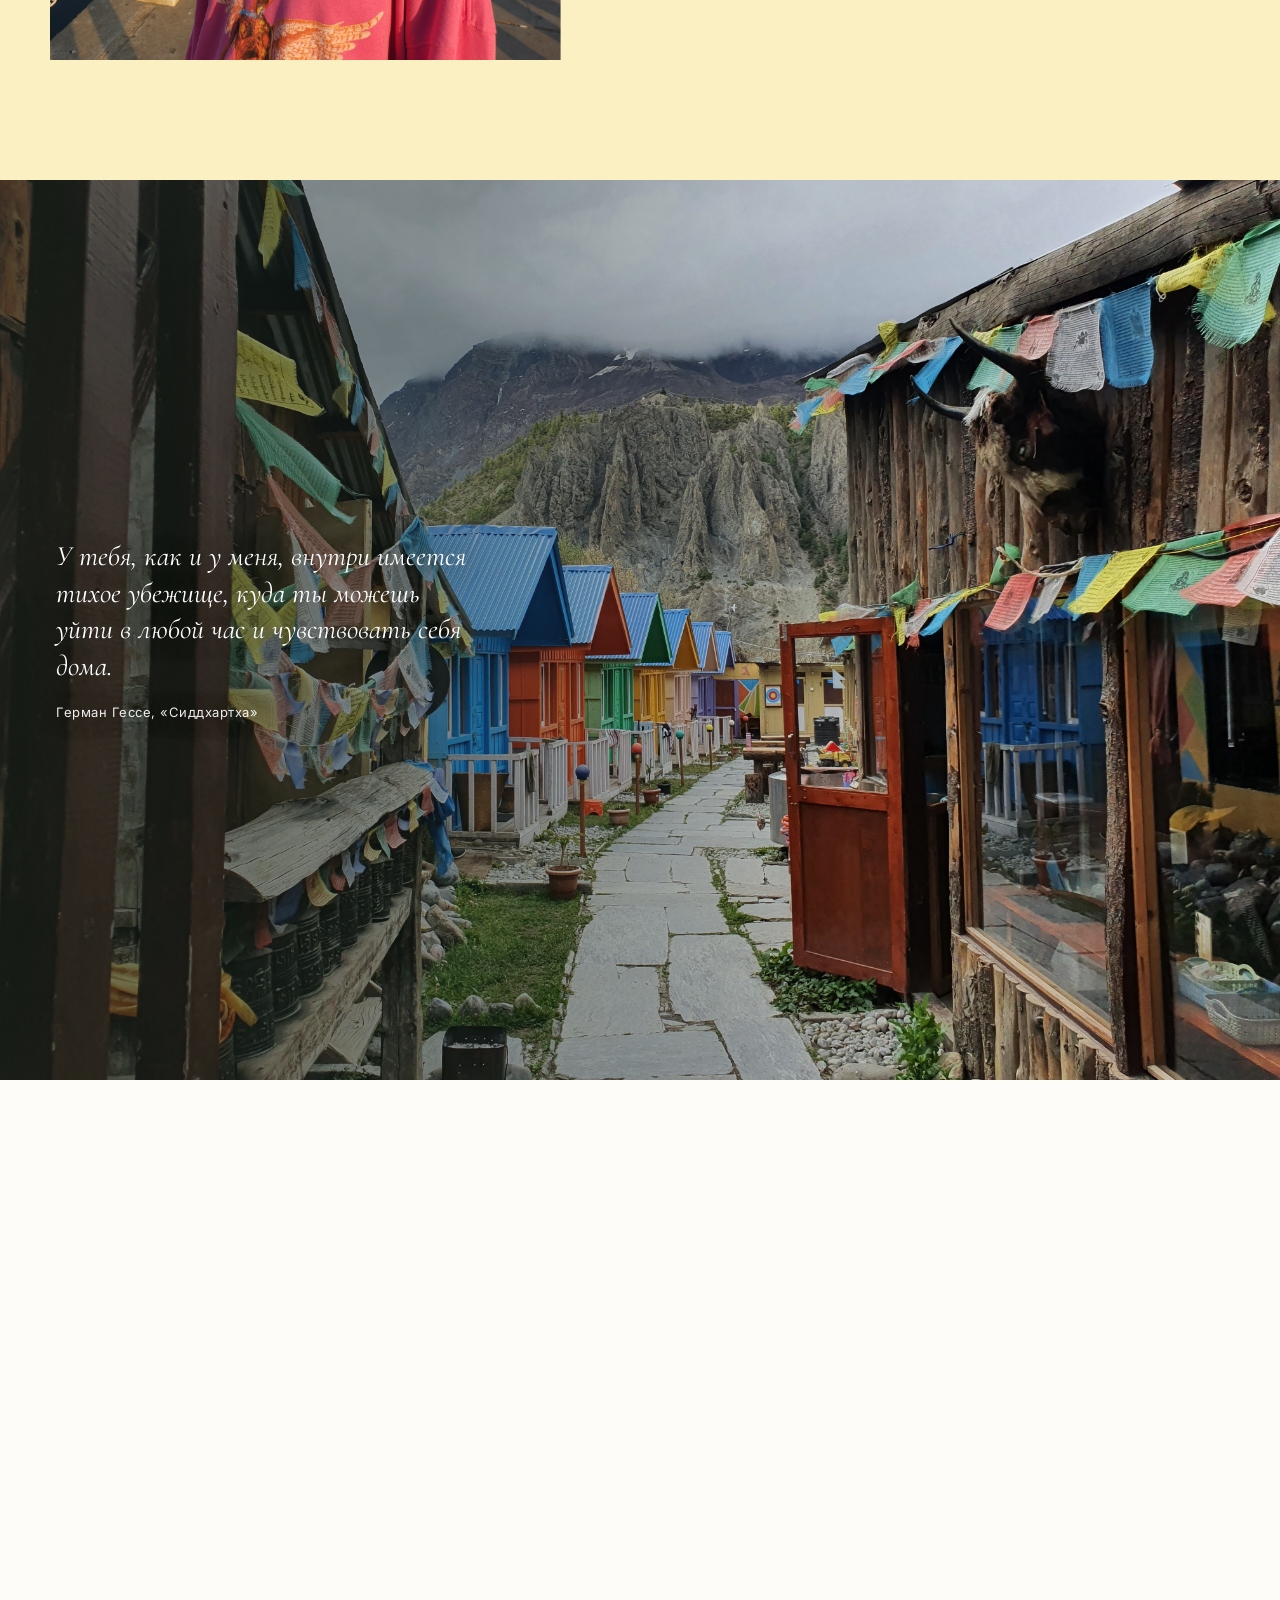
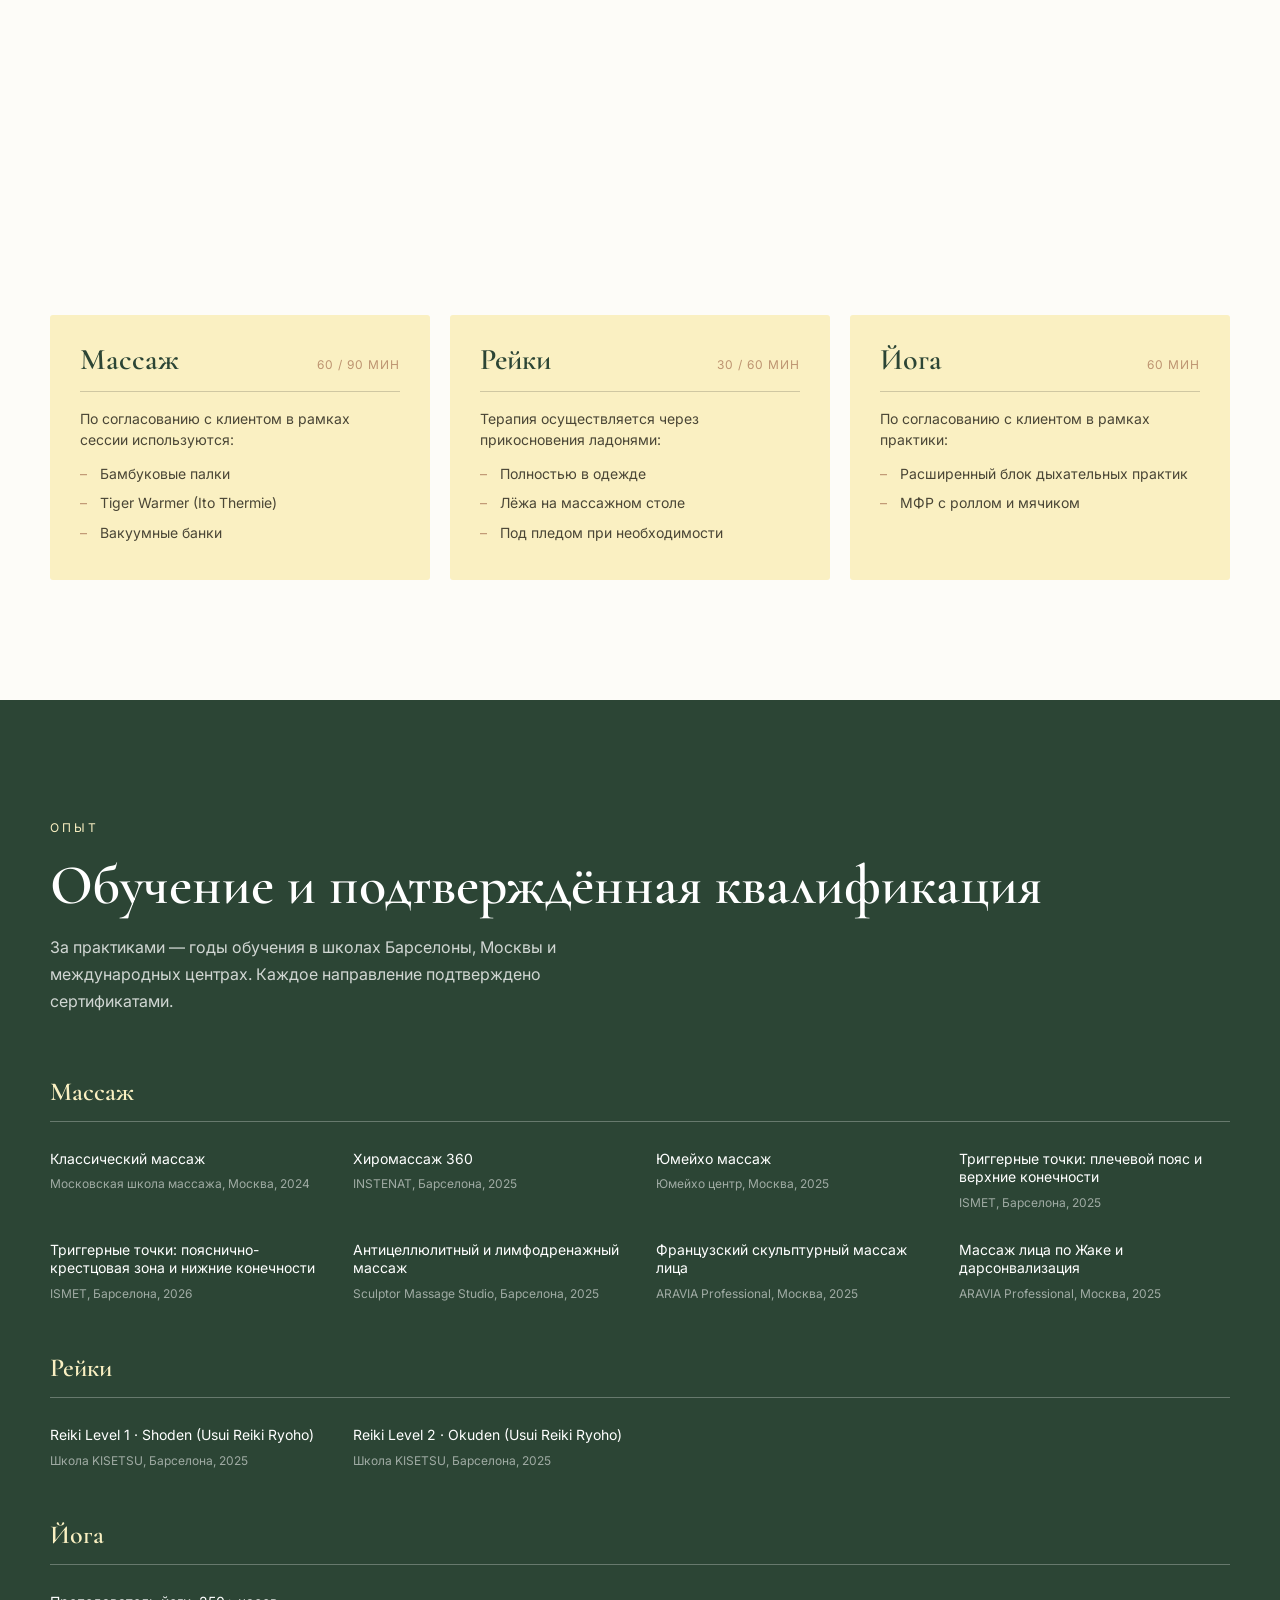
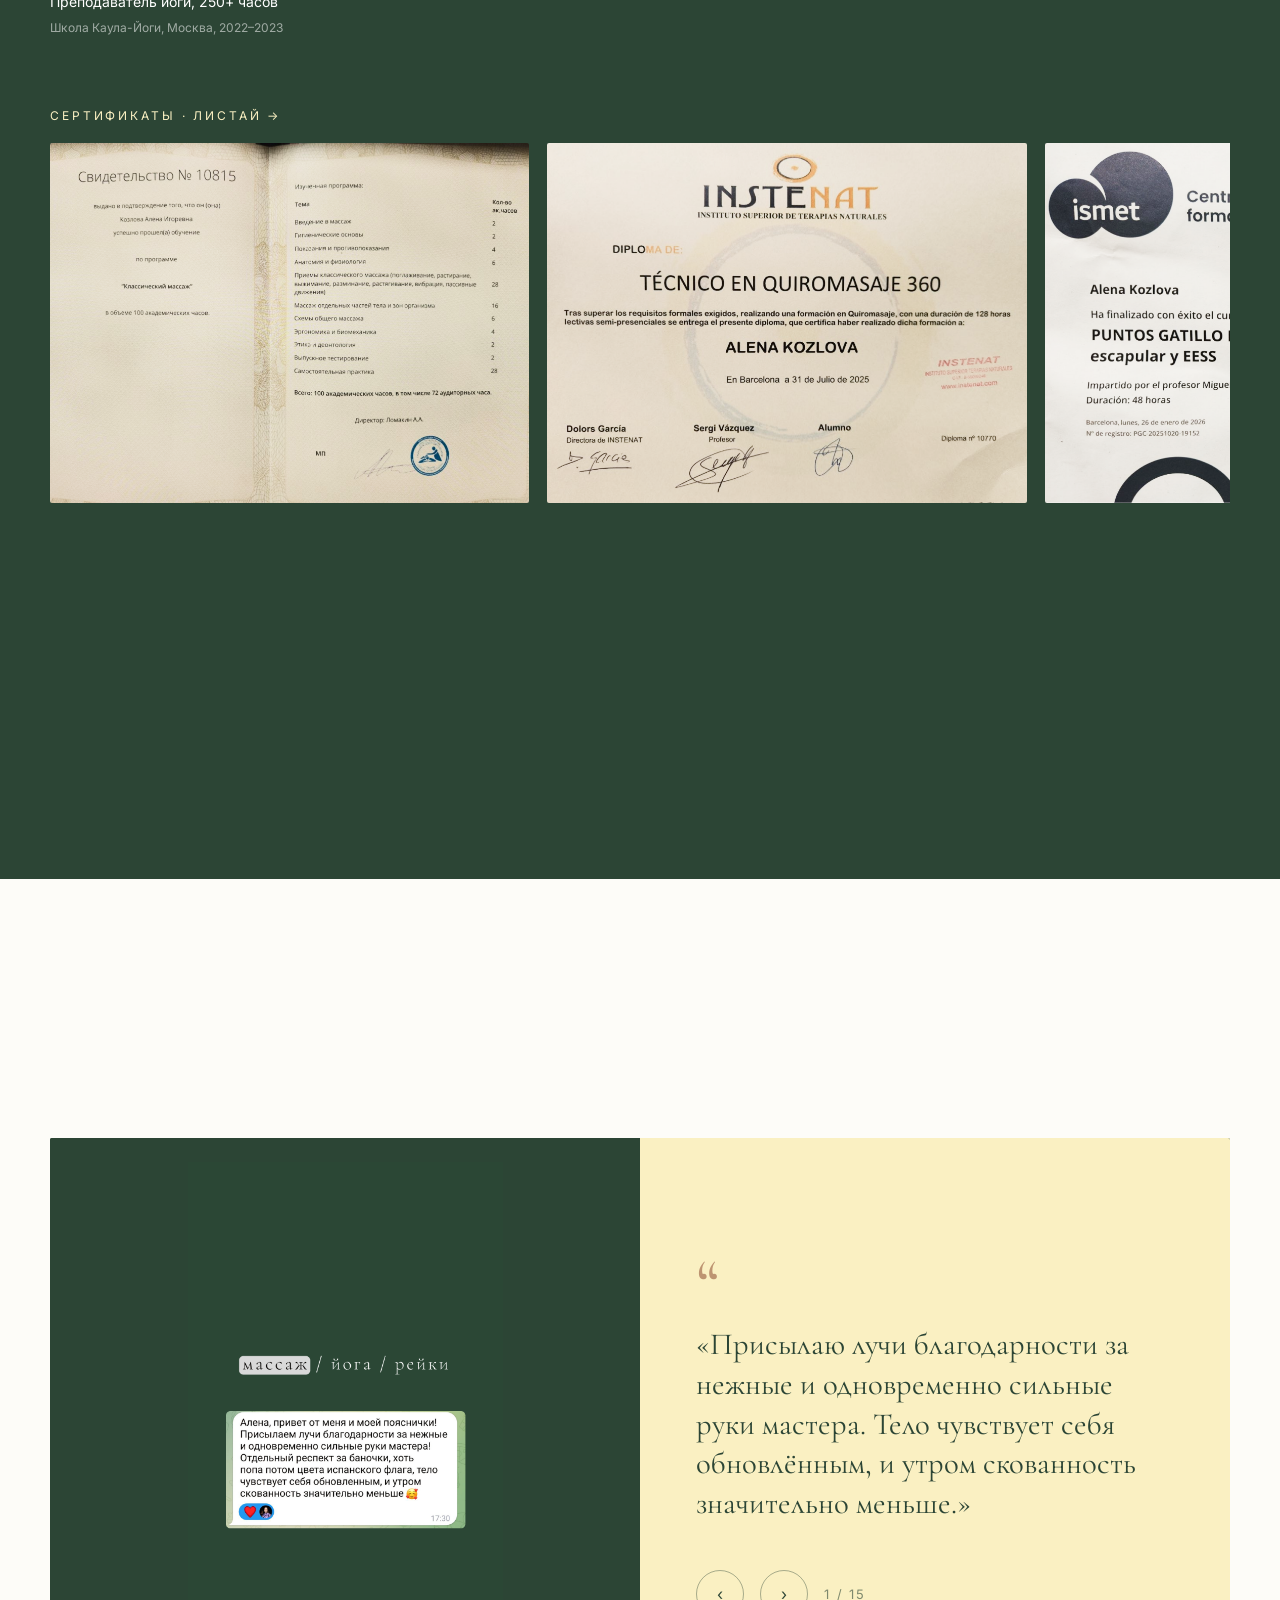
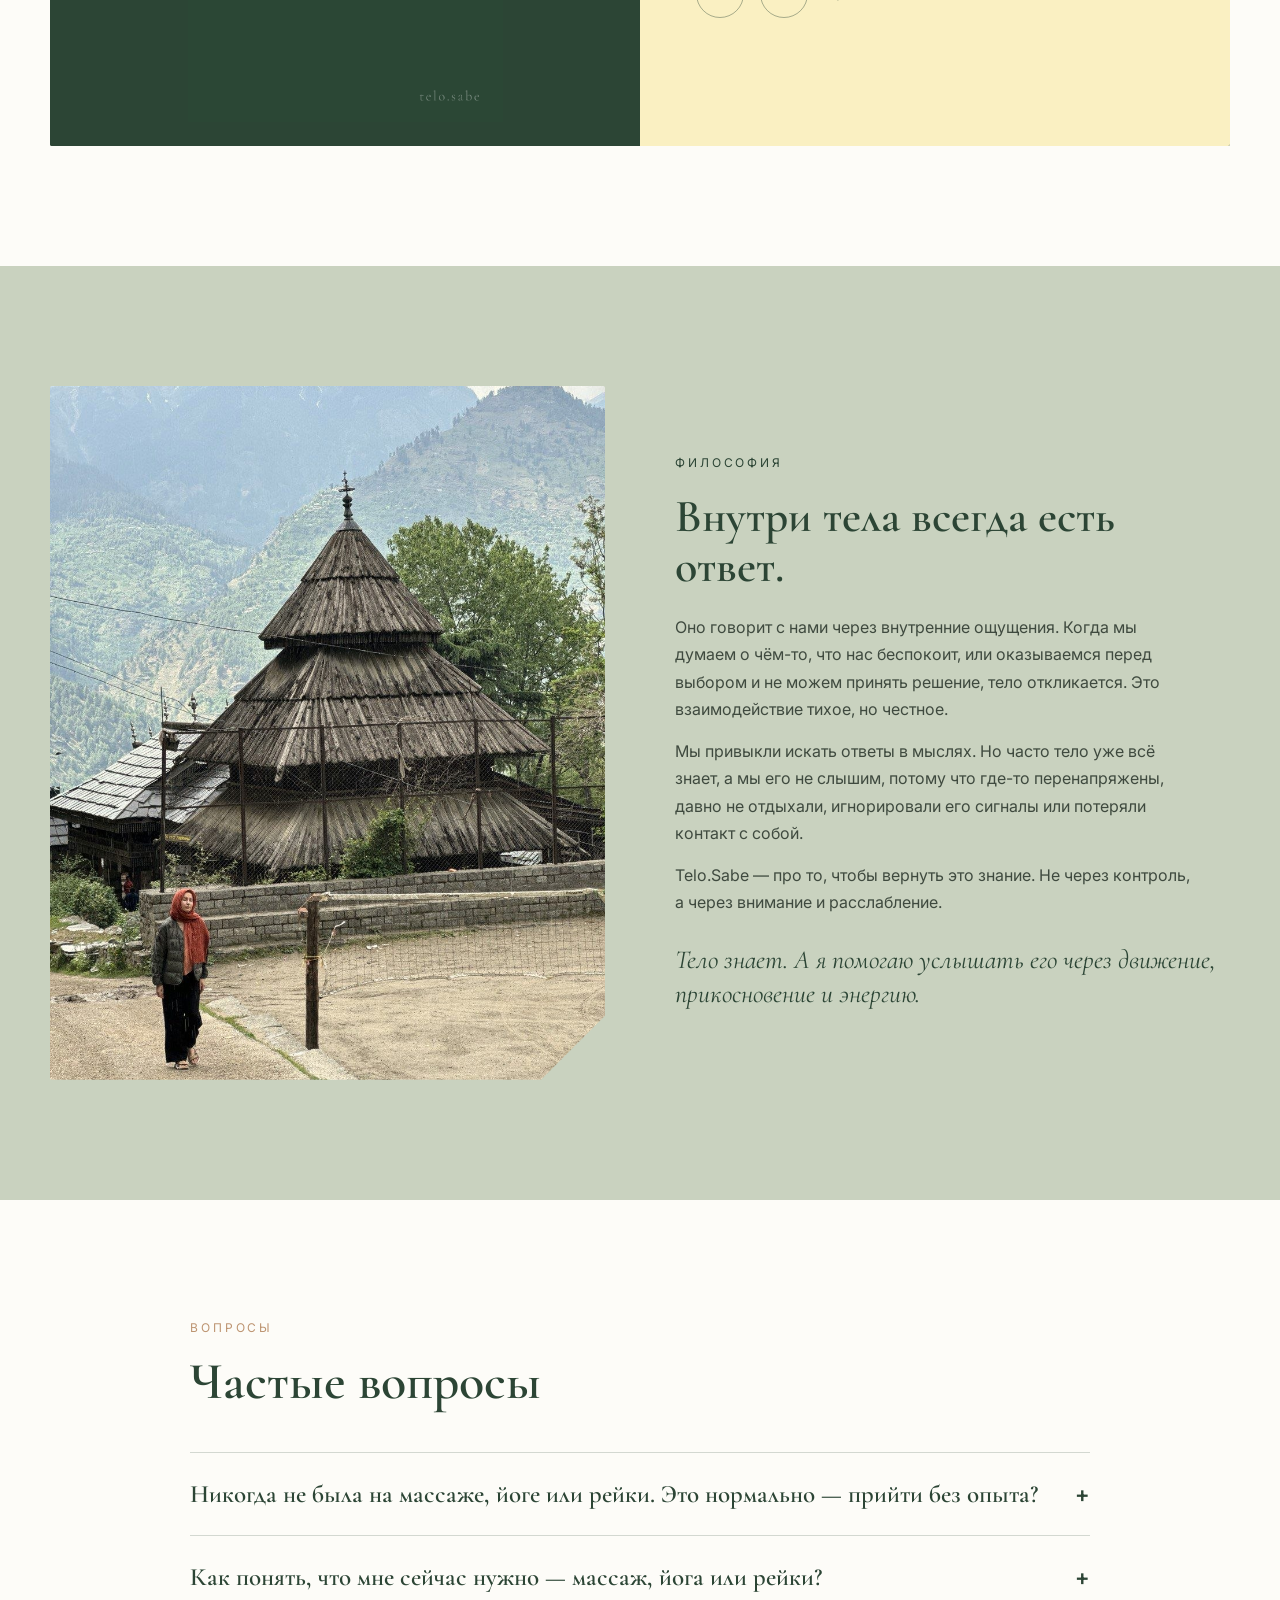
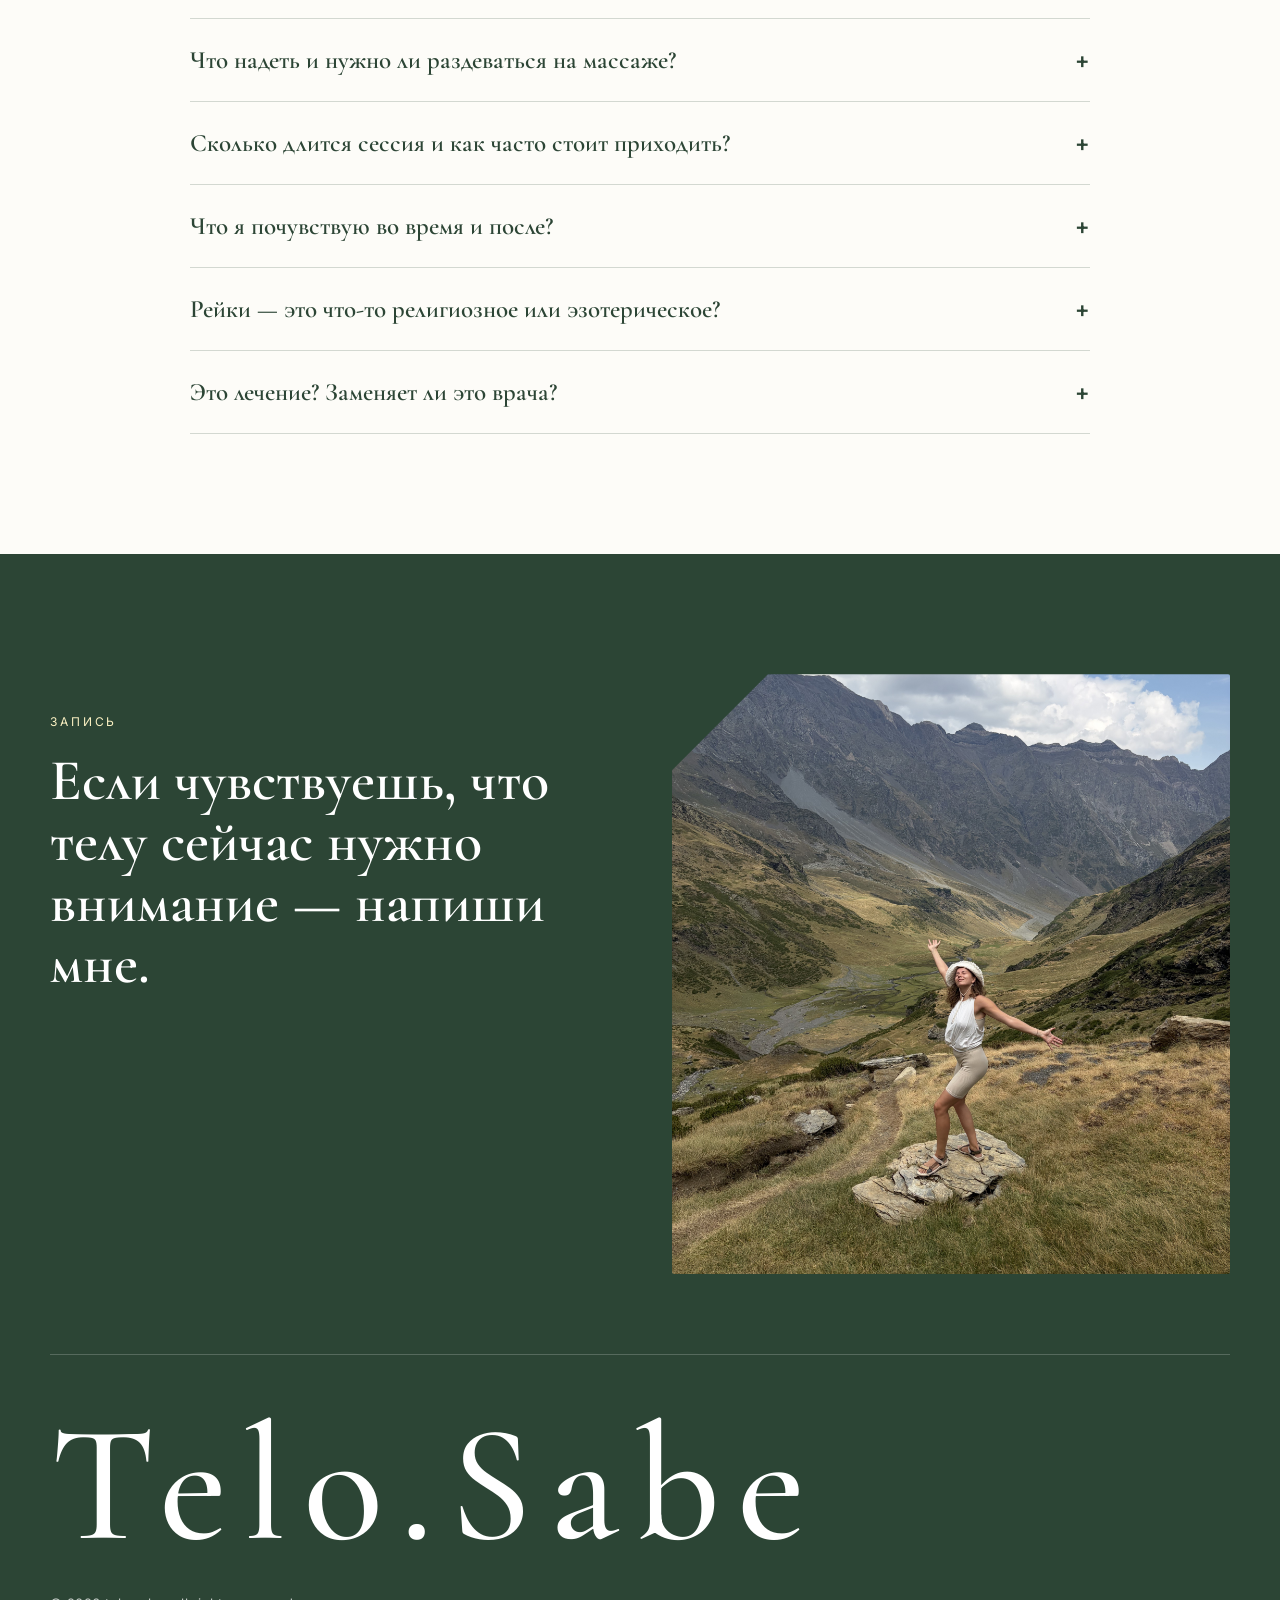
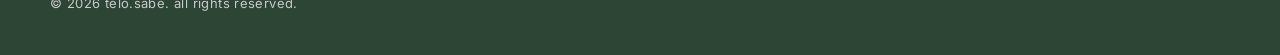
==== commit 0ad7589e: "Add files via upload" ====
--- a/index.html
+++ b/index.html
@@ -398,7 +398,8 @@
     .about-photo .notch{display:none}
     .about-photo img{max-height:440px}
     .services-sec{display:block;padding:0;min-height:auto}
-    .services-bg{position:relative;height:46vh}
+    .services-bg{position:relative;height:auto;aspect-ratio:4/3}
+    .services-bg img{height:100%;width:100%;object-fit:cover;display:block}
     .services-card{width:auto;margin:-56px 18px 44px;padding:12px 26px 22px}
     .session-sec{padding:64px 26px}
     .session-head{grid-template-columns:1fr;gap:20px}
@@ -471,7 +472,6 @@
   <div class="hero-right fade">
     <div class="hero-photo">
       <img src="hero.jpg" alt="Telo.Sabe" onerror="this.style.display='none'">
-      <div class="ph-fallback">сюда ляжет hero.jpg</div>
     </div>
     <div class="notch a"></div>
     <div class="notch b"></div>
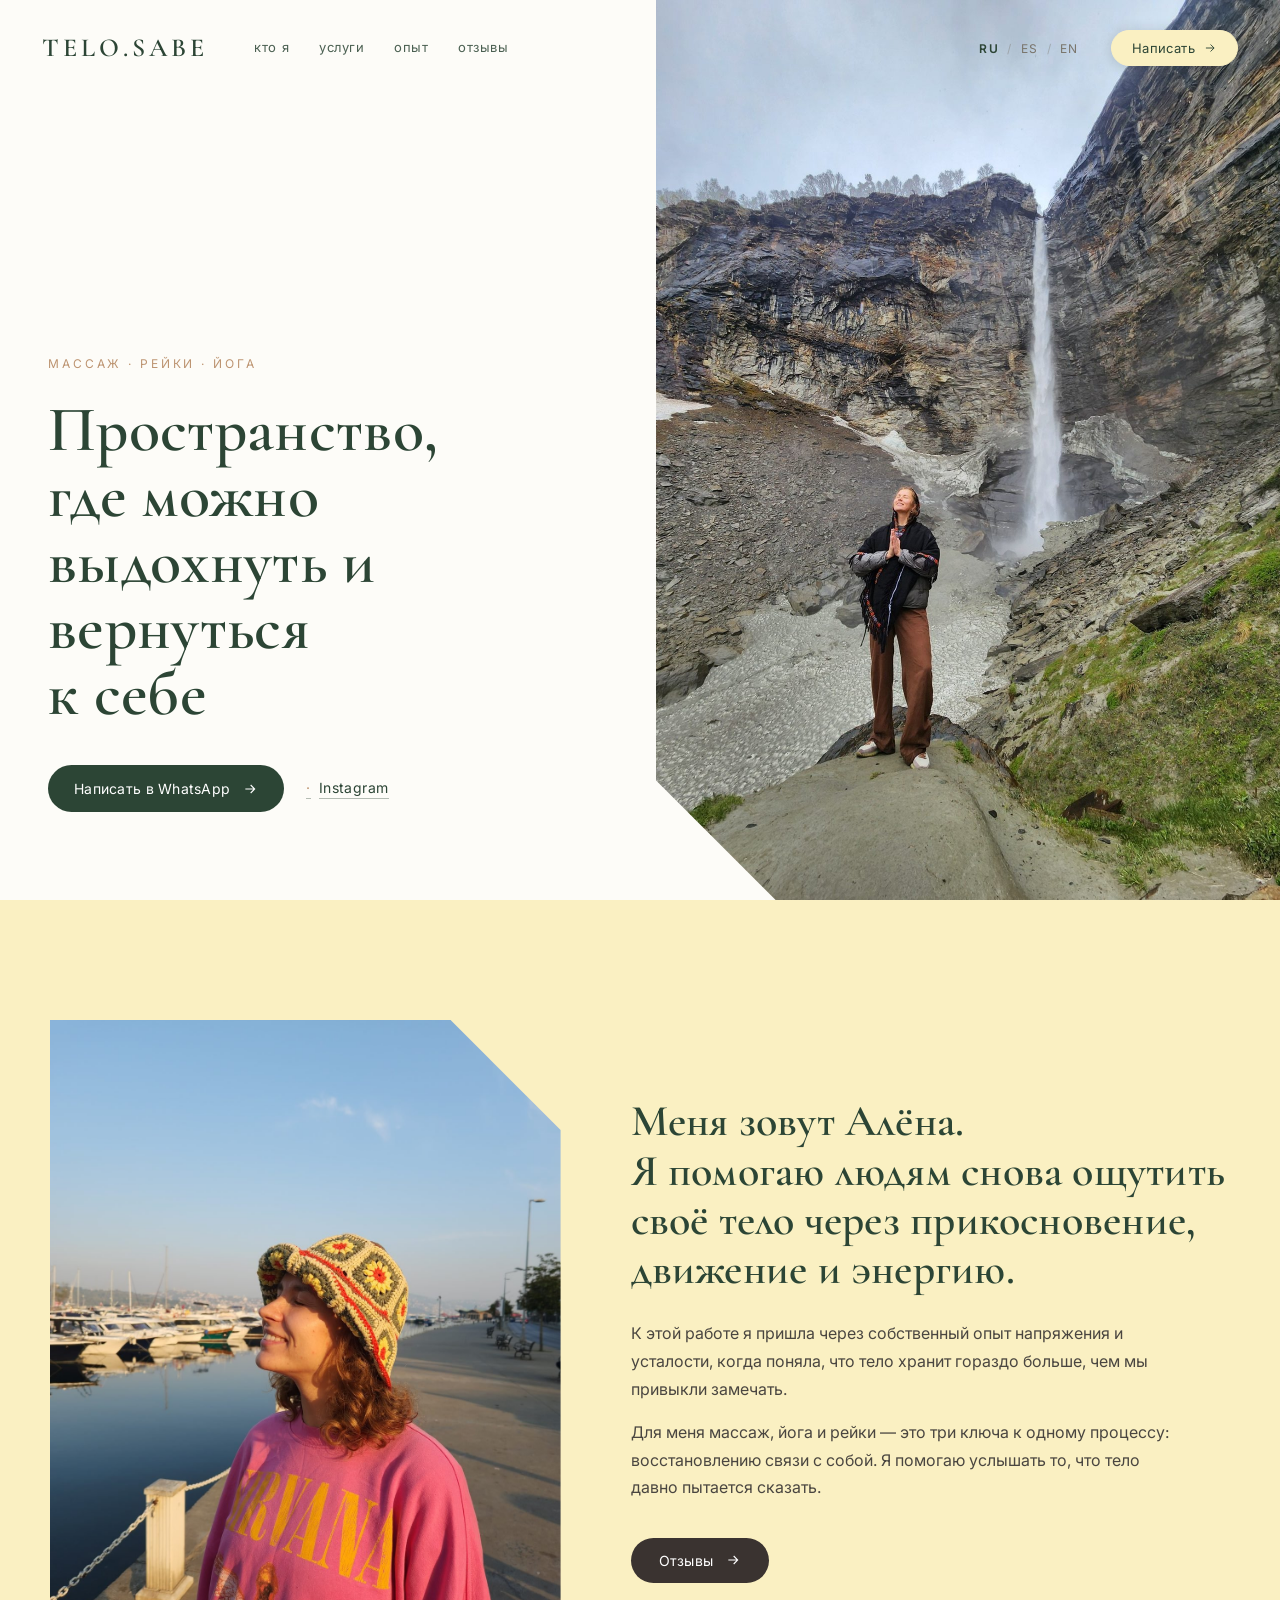
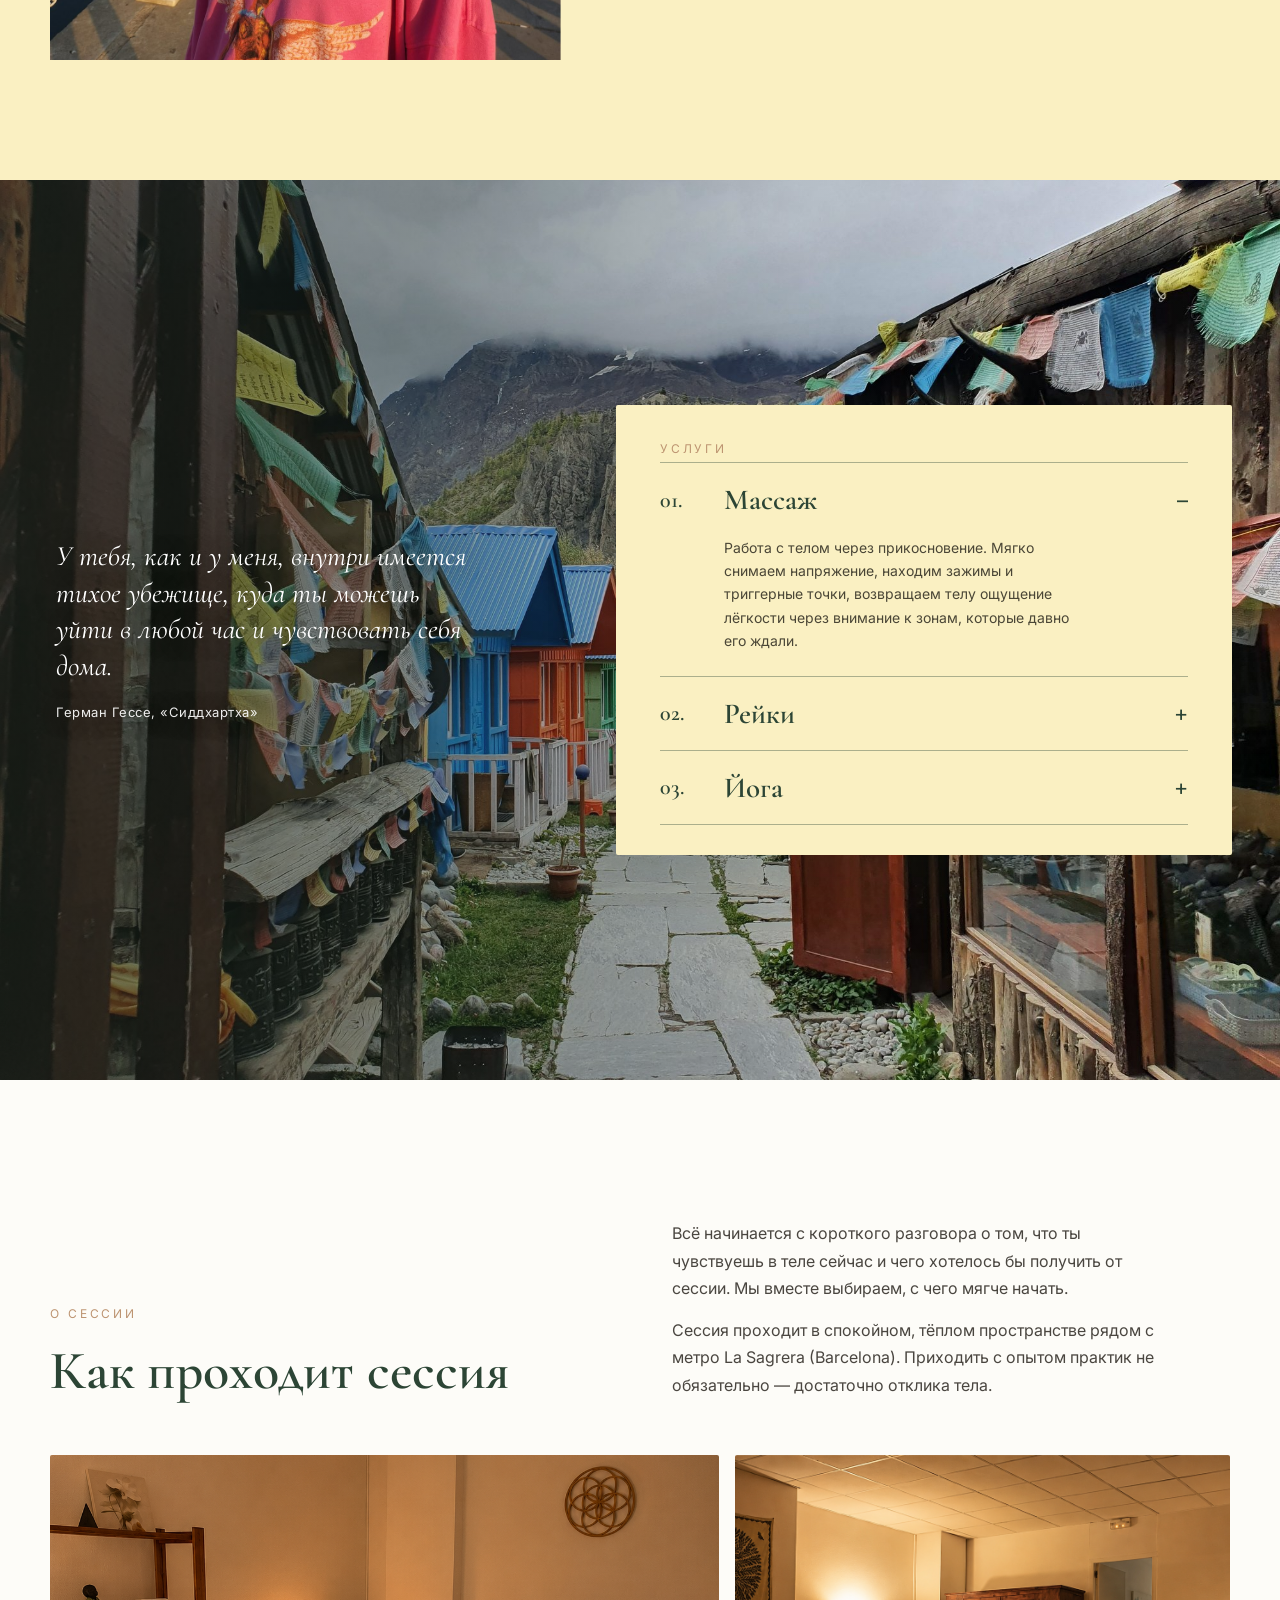
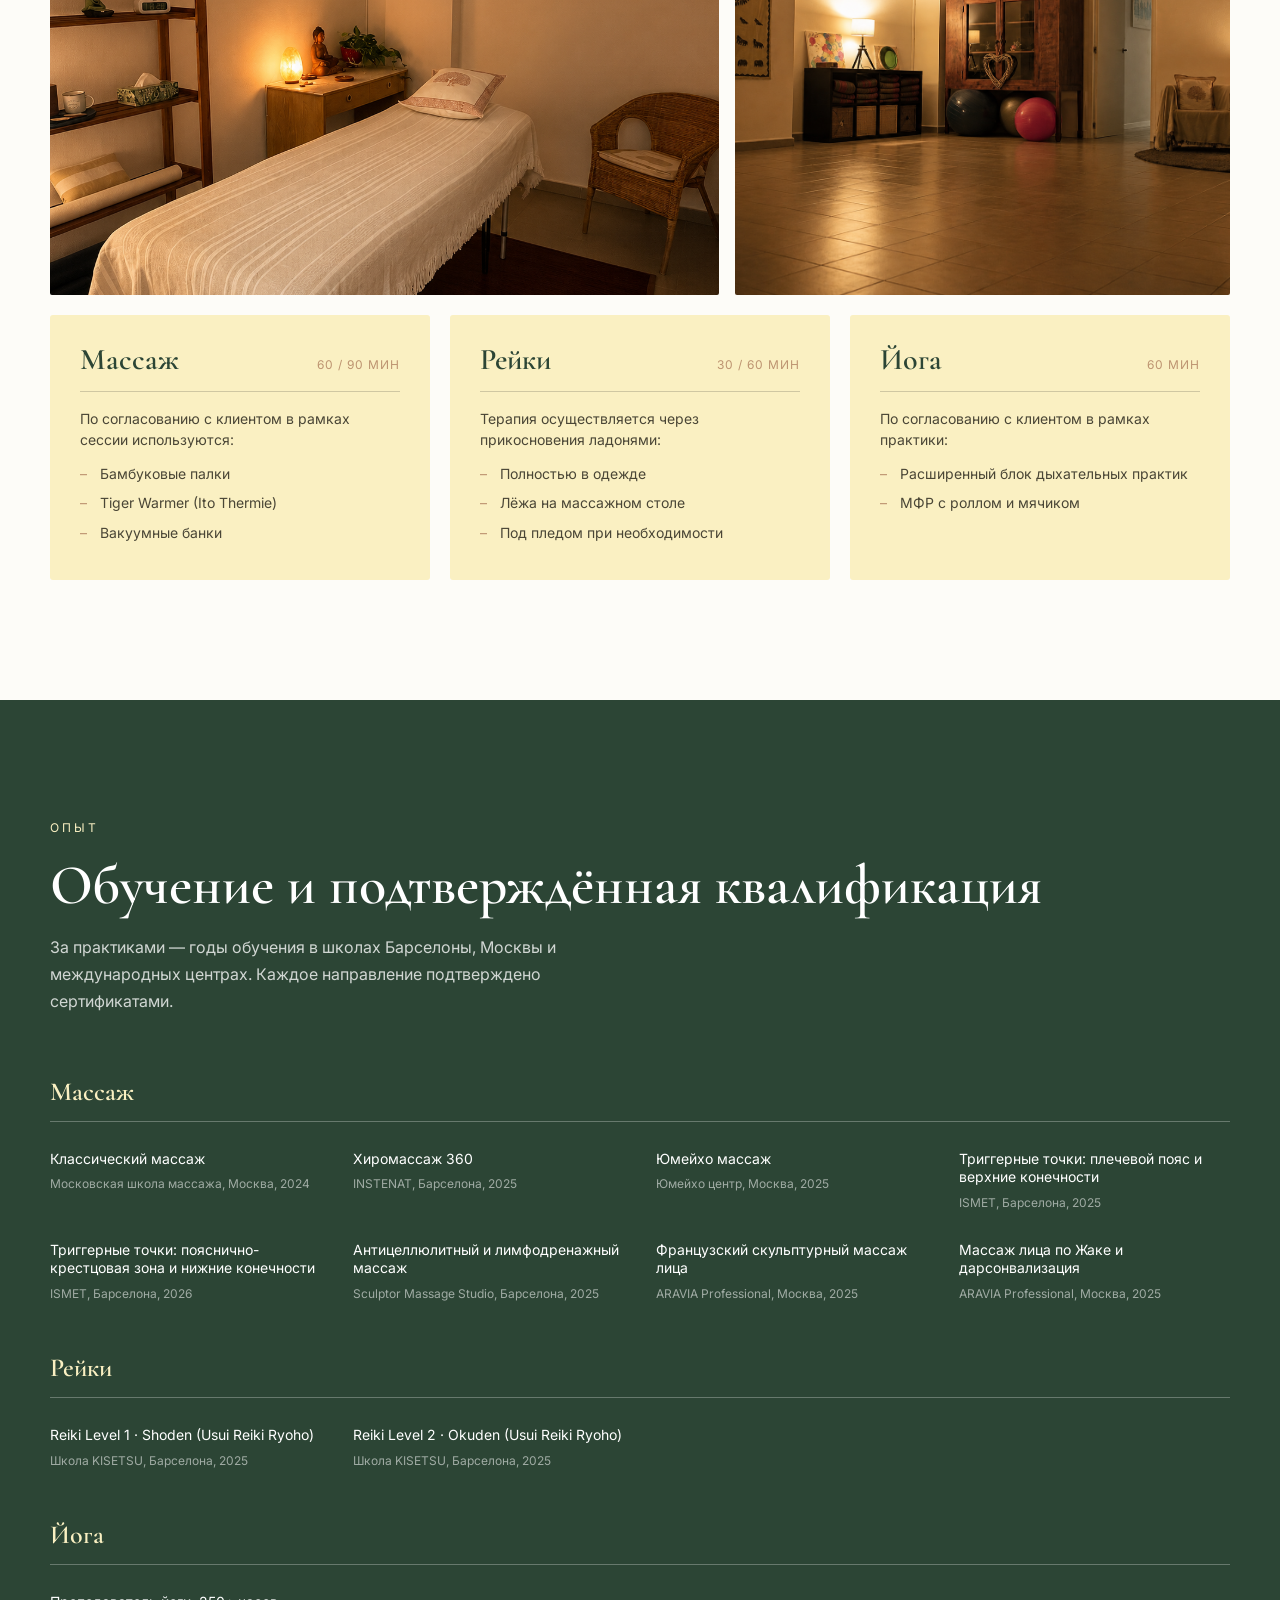
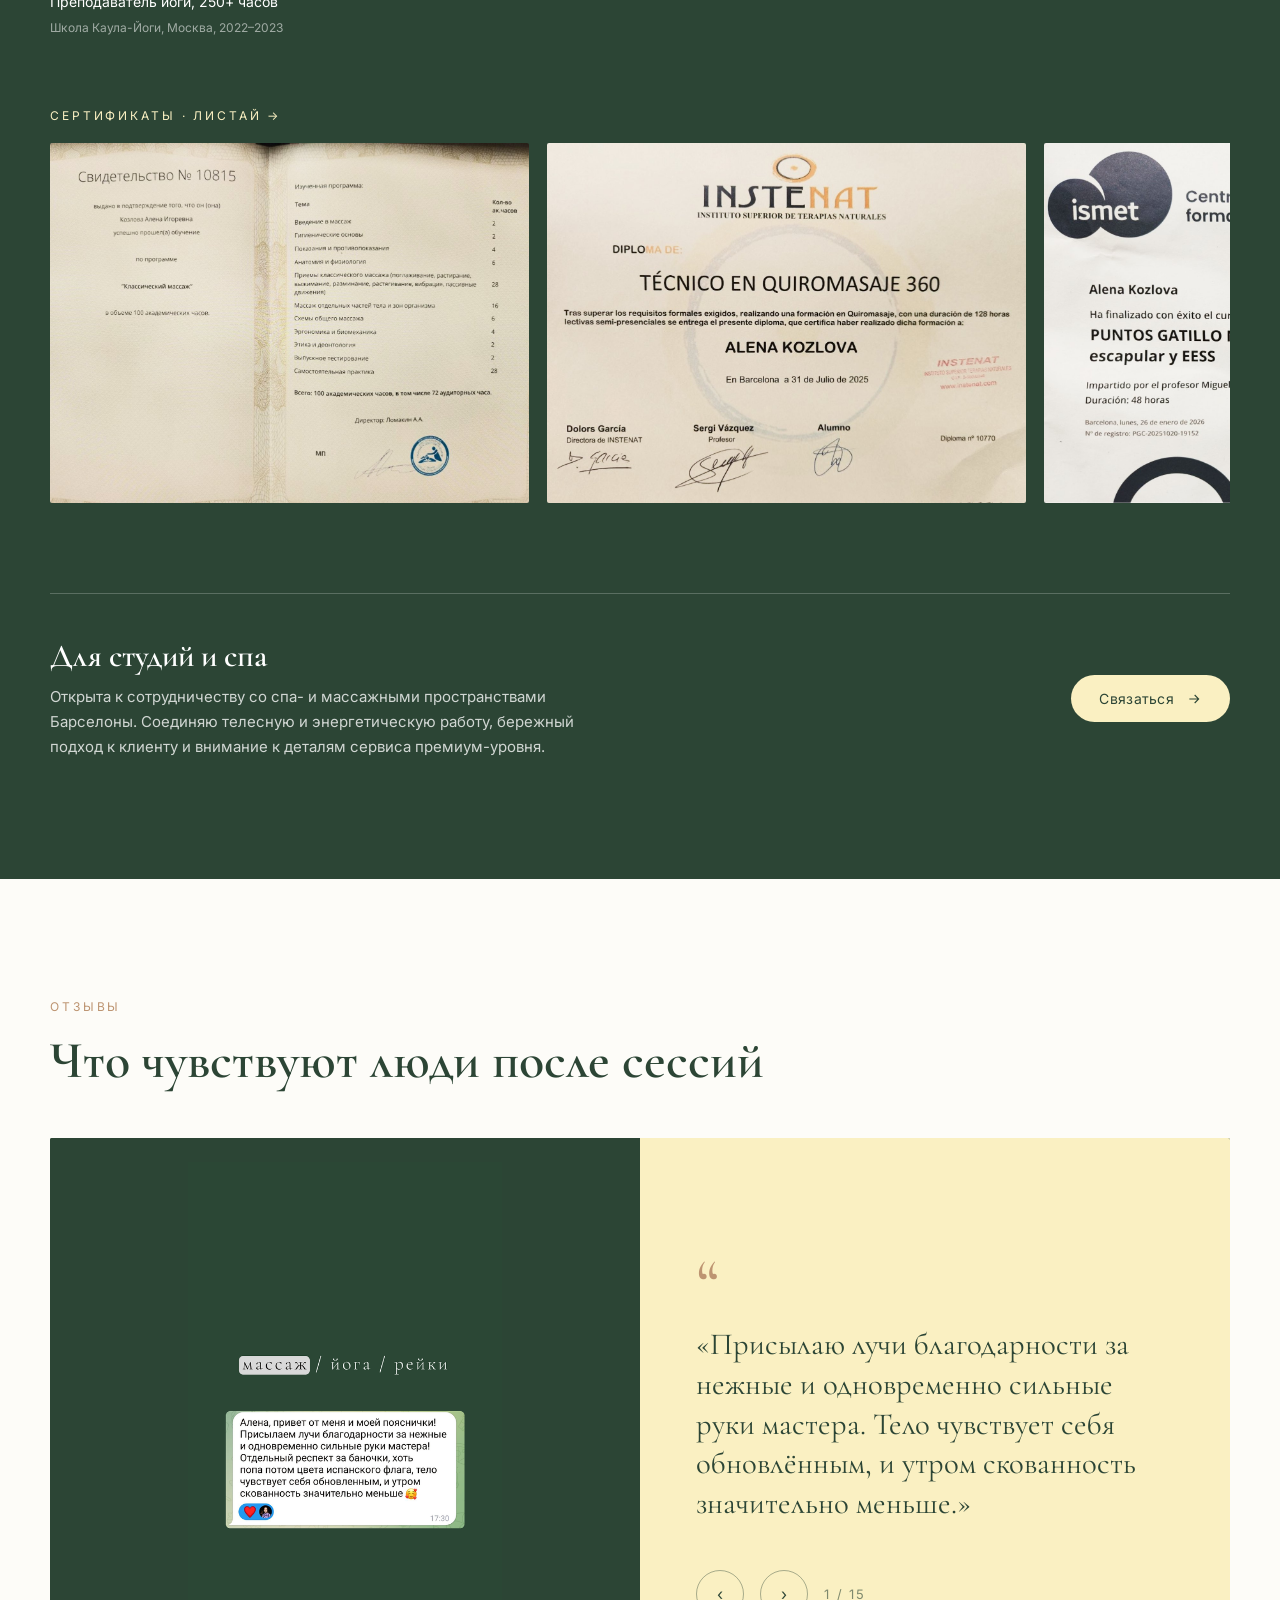
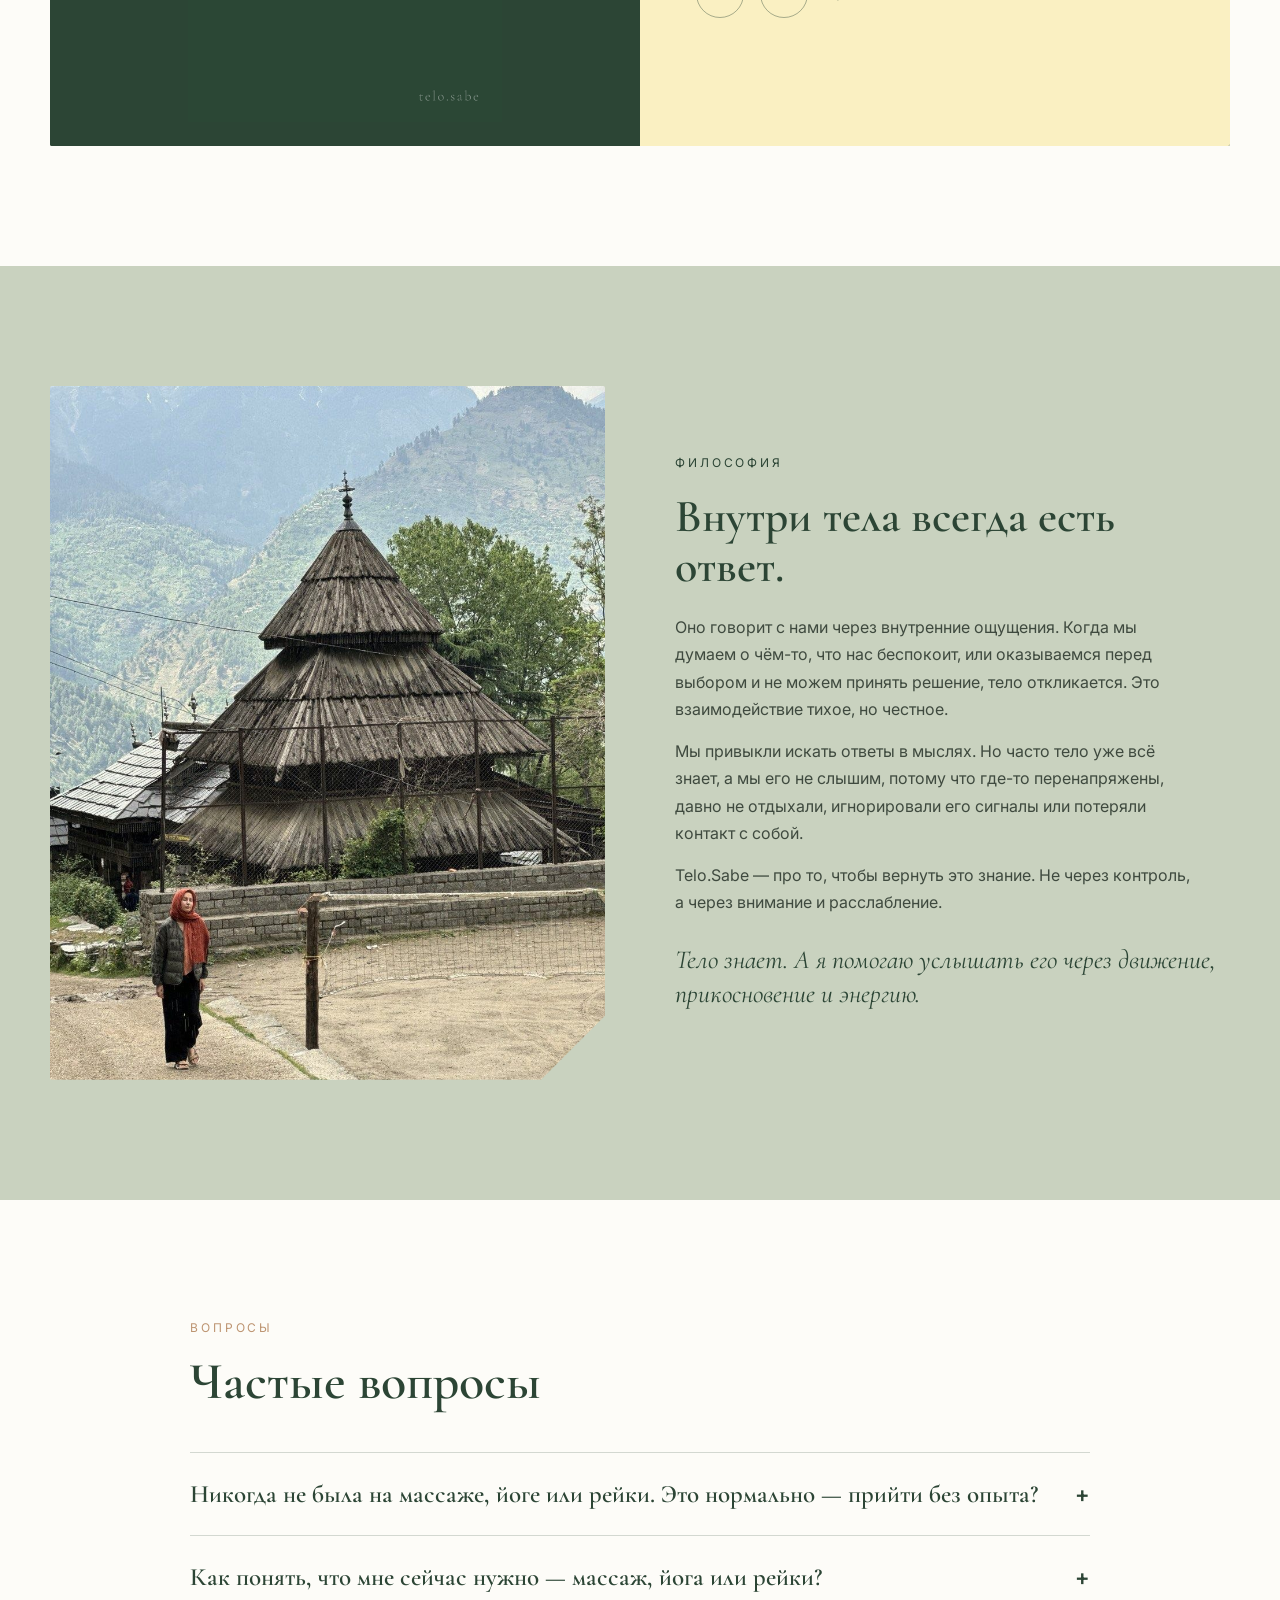
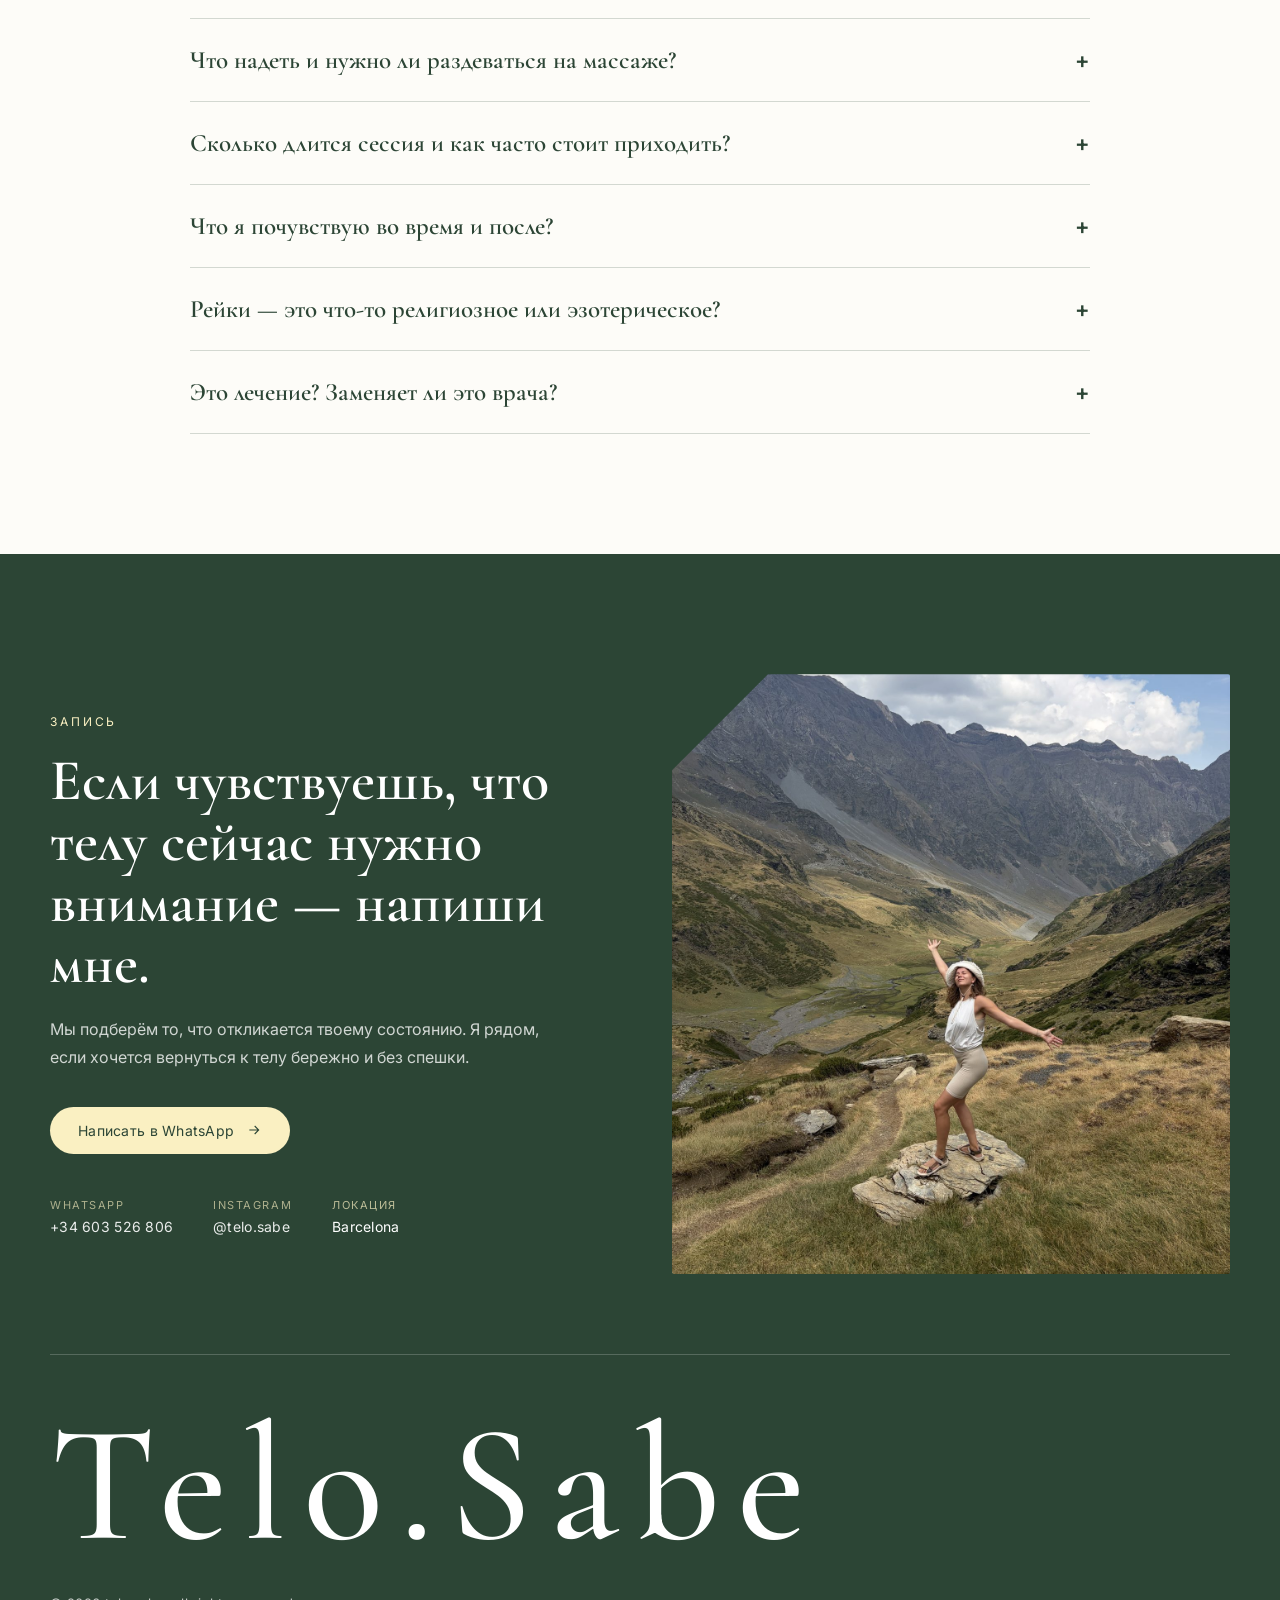
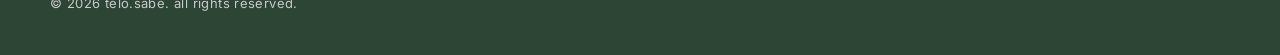
==== commit 369979fa: "Add files via upload" ====
--- a/index.html
+++ b/index.html
@@ -9,6 +9,10 @@
 <meta name="description" content="Telo.Sabe — массаж, йога и рейки в Барселоне. Пространство телесных практик: снятие напряжения, работа с триггерными точками, восстановление энергии и мягкое возвращение к себе. Запись на сессию.">
 <meta name="keywords" content="массаж Барселона, массаж в Барселоне, расслабляющий массаж Барселона, массаж триггерных точек, йога Барселона, рейки Барселона, телесные практики, снятие напряжения, запись на массаж">
 <link rel="canonical" href="https://telosabe.com/">
+<link rel="alternate" hreflang="ru" href="https://telosabe.com/?lang=ru">
+<link rel="alternate" hreflang="es" href="https://telosabe.com/?lang=es">
+<link rel="alternate" hreflang="en" href="https://telosabe.com/?lang=en">
+<link rel="alternate" hreflang="x-default" href="https://telosabe.com/">
 <meta name="robots" content="index, follow">
 <meta name="author" content="Telo.Sabe">
 <meta name="google-site-verification" content="ZEk6_n-PENSZ5twBqI3azbRq8-Q3rEnUrUdNRJ-so4Q" />
@@ -435,19 +439,21 @@
     <div class="topleft fade">
       <div class="logo">TELO.SABE</div>
       <nav class="mainnav">
-        <a href="#about" data-en="about me">кто я</a>
-        <a href="#services" data-en="services">услуги</a>
-        <a href="#experience" data-en="experience">опыт</a>
-        <a href="#reviews" data-en="reviews">отзывы</a>
+        <a href="#about" data-en="about me" data-es="quién soy">кто я</a>
+        <a href="#services" data-en="services" data-es="servicios">услуги</a>
+        <a href="#experience" data-en="experience" data-es="experiencia">опыт</a>
+        <a href="#reviews" data-en="reviews" data-es="reseñas">отзывы</a>
       </nav>
     </div>
     <div class="topright fade">
       <div class="lang">
         <button class="active" onclick="setLang(this,'ru')">RU</button>
         <span class="sep">/</span>
+        <button onclick="setLang(this,'es')">ES</button>
+        <span class="sep">/</span>
         <button onclick="setLang(this,'en')">EN</button>
       </div>
-      <a class="top-wa" href="https://wa.me/34603526806" target="_blank"><span data-en="Message">Написать</span>
+      <a class="top-wa" href="https://wa.me/34603526806" target="_blank"><span data-en="Message" data-es="Escríbeme">Написать</span>
         <svg width="14" height="14" viewBox="0 0 24 24" fill="none" stroke="currentColor" stroke-width="1.6"><path d="M5 12h14M13 6l6 6-6 6"/></svg>
       </a>
     </div>
@@ -455,11 +461,11 @@
 
   <!-- left: text -->
   <div class="hero-left">
-    <div class="eyebrow reveal d6" data-en="Massage · Reiki · Yoga">Массаж · Рейки · Йога</div>
-    <h1 class="hero-h1 reveal d1" data-en="A space to exhale<br>and come back<br>to yourself">Пространство, где можно выдохнуть и вернуться к&nbsp;себе</h1>
+    <div class="eyebrow reveal d6" data-en="Massage · Reiki · Yoga" data-es="Masaje · Reiki · Yoga">Массаж · Рейки · Йога</div>
+    <h1 class="hero-h1 reveal d1" data-en="A space to exhale<br>and come back<br>to yourself" data-es="Un espacio para exhalar<br>y reconectar<br>contigo">Пространство, где можно выдохнуть и вернуться к&nbsp;себе</h1>
     <div class="hero-cta">
       <a class="btn-wa reveal d3" href="https://wa.me/34603526806" target="_blank">
-        <span data-en="Message on WhatsApp">Написать в WhatsApp</span>
+        <span data-en="Message on WhatsApp" data-es="Escríbeme por WhatsApp">Написать в WhatsApp</span>
         <svg class="arrow" width="16" height="16" viewBox="0 0 24 24" fill="none" stroke="currentColor" stroke-width="1.6"><path d="M5 12h14M13 6l6 6-6 6"/></svg>
       </a>
       <a class="link-ig reveal d4" href="https://instagram.com/telo.sabe" target="_blank">
@@ -471,7 +477,7 @@
   <!-- right: photo -->
   <div class="hero-right fade">
     <div class="hero-photo">
-      <img src="hero.jpg" alt="Telo.Sabe" onerror="this.style.display='none'">
+      <img src="hero.jpg?v=3" alt="Telo.Sabe" onerror="this.style.display='none'">
     </div>
     <div class="notch a"></div>
     <div class="notch b"></div>
@@ -485,17 +491,17 @@
 <section class="about-sec" id="about">
   <div class="about-grid">
     <div class="about-photo r">
-      <img src="about.jpg" alt="Алёна — Telo.Sabe">
+      <img loading="lazy" decoding="async" src="about.jpg?v=3" alt="Алёна — Telo.Sabe">
       <div class="notch a"></div>
       <div class="notch b"></div>
       <div class="notch c"></div>
     </div>
     <div class="about-text">
-      <h2 class="about-st r delay1" data-en="My name is Alyona.<br>I help people feel their body again — through touch, movement and energy.">Меня зовут Алёна.<br>Я помогаю людям снова ощутить своё тело через прикосновение, движение и энергию.</h2>
-      <p class="about-p r delay2" data-en="I came to this work through my own experience of tension and fatigue, when I realised the body holds far more than we are used to noticing.">К этой работе я пришла через собственный опыт напряжения и усталости, когда поняла, что тело хранит гораздо больше, чем мы привыкли замечать.</p>
-      <p class="about-p r delay2" data-en="For me, massage, yoga and reiki are three keys to one process: restoring the connection with yourself. I help you hear what the body has long been trying to say.">Для меня массаж, йога и рейки — это три ключа к одному процессу: восстановлению связи с собой. Я помогаю услышать то, что тело давно пытается сказать.</p>
+      <h2 class="about-st r delay1" data-en="My name is Alyona.<br>I help people feel their body again — through touch, movement and energy." data-es="Me llamo Alyona.<br>Ayudo a las personas a volver a sentir su cuerpo — a través del tacto, el movimiento y la energía.">Меня зовут Алёна.<br>Я помогаю людям снова ощутить своё тело через прикосновение, движение и энергию.</h2>
+      <p class="about-p r delay2" data-en="I came to this work through my own experience of tension and fatigue, when I realised the body holds far more than we are used to noticing." data-es="Llegué a este trabajo a través de mi propia experiencia de tensión y cansancio, cuando comprendí que el cuerpo guarda mucho más de lo que solemos notar.">К этой работе я пришла через собственный опыт напряжения и усталости, когда поняла, что тело хранит гораздо больше, чем мы привыкли замечать.</p>
+      <p class="about-p r delay2" data-en="For me, massage, yoga and reiki are three keys to one process: restoring the connection with yourself. I help you hear what the body has long been trying to say." data-es="Para mí, el masaje, el yoga y el reiki son tres llaves para un mismo proceso: recuperar la conexión contigo. Te ayudo a escuchar lo que el cuerpo lleva tiempo intentando decir.">Для меня массаж, йога и рейки — это три ключа к одному процессу: восстановлению связи с собой. Я помогаю услышать то, что тело давно пытается сказать.</p>
       <a class="btn-dark r delay3" href="#reviews">
-        <span data-en="Reviews">Отзывы</span>
+        <span data-en="Reviews" data-es="Reseñas">Отзывы</span>
         <svg class="arrow" width="16" height="16" viewBox="0 0 24 24" fill="none" stroke="currentColor" stroke-width="1.6"><path d="M5 12h14M13 6l6 6-6 6"/></svg>
       </a>
     </div>
@@ -504,24 +510,24 @@
 
 <!-- ---------------- УСЛУГИ ---------------- -->
 <section class="services-sec" id="services">
-  <div class="services-bg"><img src="services.jpg" alt="Telo.Sabe — практики"></div>
-  <blockquote class="services-quote" data-en="Within you there is a stillness and a sanctuary to which you can retreat at any time and be yourself.<cite>Hermann Hesse, Siddhartha</cite>">У тебя, как и у меня, внутри имеется тихое убежище, куда ты можешь уйти в любой час и чувствовать себя дома.<cite>Герман Гессе, «Сиддхартха»</cite></blockquote>
+  <div class="services-bg"><img src="services.jpg?v=2" alt="Telo.Sabe — практики"></div>
+  <blockquote class="services-quote" data-en="Within you there is a stillness and a sanctuary to which you can retreat at any time and be yourself.<cite>Hermann Hesse, Siddhartha</cite>" data-es="Dentro de ti hay una calma y un refugio a los que puedes retirarte en cualquier momento y ser tú mismo.<cite>Hermann Hesse, Siddhartha</cite>">У тебя, как и у меня, внутри имеется тихое убежище, куда ты можешь уйти в любой час и чувствовать себя дома.<cite>Герман Гессе, «Сиддхартха»</cite></blockquote>
   <div class="services-card r">
-    <div class="services-kicker" data-en="Services">Услуги</div>
+    <div class="services-kicker" data-en="Services" data-es="Servicios">Услуги</div>
 
     <div class="acc-item open">
-      <div class="acc-head"><span class="acc-num">01.</span><span class="acc-title" data-en="Massage">Массаж</span><span class="acc-sign"></span></div>
-      <div class="acc-body"><p data-en="Working with the body through touch. We gently release tension, find knots and trigger points, and return a feeling of lightness through attention to the areas that have long been waiting for it.">Работа с телом через прикосновение. Мягко снимаем напряжение, находим зажимы и триггерные точки, возвращаем телу ощущение лёгкости через внимание к зонам, которые давно его ждали.</p></div>
+      <div class="acc-head"><span class="acc-num">01.</span><span class="acc-title" data-en="Massage" data-es="Masaje">Массаж</span><span class="acc-sign"></span></div>
+      <div class="acc-body"><p data-en="Working with the body through touch. We gently release tension, find knots and trigger points, and return a feeling of lightness through attention to the areas that have long been waiting for it." data-es="Trabajo con el cuerpo a través del tacto. Liberamos la tensión con suavidad, encontramos contracturas y puntos gatillo, y devolvemos la sensación de ligereza prestando atención a las zonas que llevaban tiempo esperándola.">Работа с телом через прикосновение. Мягко снимаем напряжение, находим зажимы и триггерные точки, возвращаем телу ощущение лёгкости через внимание к зонам, которые давно его ждали.</p></div>
     </div>
 
     <div class="acc-item">
-      <div class="acc-head"><span class="acc-num">02.</span><span class="acc-title" data-en="Reiki">Рейки</span><span class="acc-sign"></span></div>
-      <div class="acc-body"><p data-en="A practice of energetic balancing and deep relaxation. In a calm, trusting atmosphere, it's a way to slow down, spend time in silence and restore your resource.">Практика энергетической балансировки и глубокого расслабления. В спокойной и доверительной атмосфере это способ замедлиться, побыть в тишине и восстановить ресурс.</p></div>
+      <div class="acc-head"><span class="acc-num">02.</span><span class="acc-title" data-en="Reiki" data-es="Reiki">Рейки</span><span class="acc-sign"></span></div>
+      <div class="acc-body"><p data-en="A practice of energetic balancing and deep relaxation. In a calm, trusting atmosphere, it's a way to slow down, spend time in silence and restore your resource." data-es="Una práctica de equilibrio energético y relajación profunda. En un ambiente tranquilo y de confianza, es una forma de bajar el ritmo, estar en silencio y recuperar tus fuerzas.">Практика энергетической балансировки и глубокого расслабления. В спокойной и доверительной атмосфере это способ замедлиться, побыть в тишине и восстановить ресурс.</p></div>
     </div>
 
     <div class="acc-item">
-      <div class="acc-head"><span class="acc-num">03.</span><span class="acc-title" data-en="Yoga">Йога</span><span class="acc-sign"></span></div>
-      <div class="acc-body"><p data-en="A practice of movement, breath and attention. My sessions aren't about complex asanas, but about hearing the body through movement, letting energy flow through it again, and returning to your natural rhythm.">Практика движения, дыхания и внимания. Мои практики не про сложные асаны, а про то, чтобы услышать тело через движение, дать энергии снова двигаться по телу и вернуться к своему природному ритму.</p></div>
+      <div class="acc-head"><span class="acc-num">03.</span><span class="acc-title" data-en="Yoga" data-es="Yoga">Йога</span><span class="acc-sign"></span></div>
+      <div class="acc-body"><p data-en="A practice of movement, breath and attention. My sessions aren't about complex asanas, but about hearing the body through movement, letting energy flow through it again, and returning to your natural rhythm." data-es="Una práctica de movimiento, respiración y atención. Mis sesiones no van de asanas complejas, sino de escuchar el cuerpo a través del movimiento, dejar que la energía vuelva a fluir y regresar a tu ritmo natural.">Практика движения, дыхания и внимания. Мои практики не про сложные асаны, а про то, чтобы услышать тело через движение, дать энергии снова двигаться по телу и вернуться к своему природному ритму.</p></div>
     </div>
   </div>
 </section>
@@ -531,48 +537,48 @@
   <div class="session-wrap">
     <div class="session-head">
       <div>
-        <div class="session-eyebrow r" data-en="About the session">О сессии</div>
-        <h2 class="session-h2 r delay1" data-en="How a session unfolds">Как проходит сессия</h2>
+        <div class="session-eyebrow r" data-en="About the session" data-es="Sobre la sesión">О сессии</div>
+        <h2 class="session-h2 r delay1" data-en="How a session unfolds" data-es="Cómo transcurre una sesión">Как проходит сессия</h2>
       </div>
       <div>
-        <p class="session-p r delay1" data-en="Everything begins with a short conversation about what you feel in your body right now and what you'd like to receive from the session. Together we choose the gentlest place to start.">Всё начинается с короткого разговора о том, что ты чувствуешь в теле сейчас и чего хотелось бы получить от сессии. Мы вместе выбираем, с чего мягче начать.</p>
-        <p class="session-p r delay2" data-en="Sessions take place in a calm, warm space near La Sagrera metro (Barcelona). No previous experience with these practices is needed — all it takes is your body's response.">Сессия проходит в спокойном, тёплом пространстве рядом с метро La Sagrera (Barcelona). Приходить с опытом практик не обязательно — достаточно отклика тела.</p>
+        <p class="session-p r delay1" data-en="Everything begins with a short conversation about what you feel in your body right now and what you'd like to receive from the session. Together we choose the gentlest place to start." data-es="Todo empieza con una breve conversación sobre lo que sientes en tu cuerpo ahora y lo que te gustaría recibir de la sesión. Juntos elegimos por dónde empezar con suavidad.">Всё начинается с короткого разговора о том, что ты чувствуешь в теле сейчас и чего хотелось бы получить от сессии. Мы вместе выбираем, с чего мягче начать.</p>
+        <p class="session-p r delay2" data-en="Sessions take place in a calm, warm space near La Sagrera metro (Barcelona). No previous experience with these practices is needed — all it takes is your body's response." data-es="Las sesiones tienen lugar en un espacio tranquilo y cálido cerca del metro La Sagrera (Barcelona). No hace falta experiencia previa con estas prácticas: basta con la respuesta de tu cuerpo.">Сессия проходит в спокойном, тёплом пространстве рядом с метро La Sagrera (Barcelona). Приходить с опытом практик не обязательно — достаточно отклика тела.</p>
       </div>
     </div>
 
     <div class="session-gallery r delay1">
-      <img class="g1" src="session2.jpg" alt="Массажный кабинет Telo.Sabe">
-      <img class="g2" src="session1.jpg" alt="Зал практик Telo.Sabe">
+      <img class="g1" src="session2.jpg?v=2" alt="Массажный кабинет Telo.Sabe">
+      <img class="g2" src="session1.jpg?v=2" alt="Зал практик Telo.Sabe">
     </div>
 
     <div class="session-cards">
       <div class="scard r">
-        <div class="scard-head"><h3 data-en="Massage">Массаж</h3><span class="scard-dur" data-en="60 / 90 min">60 / 90 мин</span></div>
+        <div class="scard-head"><h3 data-en="Massage" data-es="Masaje">Массаж</h3><span class="scard-dur" data-en="60 / 90 min" data-es="60 / 90 min">60 / 90 мин</span></div>
         <div class="sdiv"></div>
-        <div class="subt" data-en="By agreement with the client, the session may include:">По согласованию с клиентом в рамках сессии используются:</div>
+        <div class="subt" data-en="By agreement with the client, the session may include:" data-es="De acuerdo con el cliente, la sesión puede incluir:">По согласованию с клиентом в рамках сессии используются:</div>
         <ul>
-          <li data-en="Bamboo sticks">Бамбуковые палки</li>
-          <li data-en="Tiger Warmer (Ito Thermie)">Tiger Warmer (Ito Thermie)</li>
-          <li data-en="Vacuum cups">Вакуумные банки</li>
+          <li data-en="Bamboo sticks" data-es="Cañas de bambú">Бамбуковые палки</li>
+          <li data-en="Tiger Warmer (Ito Thermie)" data-es="Tiger Warmer (Ito Thermie)">Tiger Warmer (Ito Thermie)</li>
+          <li data-en="Vacuum cups" data-es="Ventosas">Вакуумные банки</li>
         </ul>
       </div>
       <div class="scard r delay1">
-        <div class="scard-head"><h3 data-en="Reiki">Рейки</h3><span class="scard-dur" data-en="30 / 60 min">30 / 60 мин</span></div>
+        <div class="scard-head"><h3 data-en="Reiki" data-es="Reiki">Рейки</h3><span class="scard-dur" data-en="30 / 60 min" data-es="30 / 60 min">30 / 60 мин</span></div>
         <div class="sdiv"></div>
-        <div class="subt" data-en="The therapy is carried out through the touch of the palms:">Терапия осуществляется через прикосновения ладонями:</div>
+        <div class="subt" data-en="The therapy is carried out through the touch of the palms:" data-es="La terapia se realiza a través del contacto de las palmas:">Терапия осуществляется через прикосновения ладонями:</div>
         <ul>
-          <li data-en="Fully clothed">Полностью в одежде</li>
-          <li data-en="Lying on the massage table">Лёжа на массажном столе</li>
-          <li data-en="Under a blanket if needed">Под пледом при необходимости</li>
+          <li data-en="Fully clothed" data-es="Totalmente vestido">Полностью в одежде</li>
+          <li data-en="Lying on the massage table" data-es="Tumbado en la camilla">Лёжа на массажном столе</li>
+          <li data-en="Under a blanket if needed" data-es="Bajo una manta si hace falta">Под пледом при необходимости</li>
         </ul>
       </div>
       <div class="scard r delay2">
-        <div class="scard-head"><h3 data-en="Yoga">Йога</h3><span class="scard-dur" data-en="60 min">60 мин</span></div>
+        <div class="scard-head"><h3 data-en="Yoga" data-es="Yoga">Йога</h3><span class="scard-dur" data-en="60 min" data-es="60 min">60 мин</span></div>
         <div class="sdiv"></div>
-        <div class="subt" data-en="By agreement with the client, the practice may include:">По согласованию с клиентом в рамках практики:</div>
+        <div class="subt" data-en="By agreement with the client, the practice may include:" data-es="De acuerdo con el cliente, la práctica puede incluir:">По согласованию с клиентом в рамках практики:</div>
         <ul>
-          <li data-en="Extended block of breathing practices">Расширенный блок дыхательных практик</li>
-          <li data-en="Myofascial release with a roller and ball">МФР с роллом и мячиком</li>
+          <li data-en="Extended block of breathing practices" data-es="Bloque ampliado de prácticas de respiración">Расширенный блок дыхательных практик</li>
+          <li data-en="Myofascial release with a roller and ball" data-es="Liberación miofascial con rodillo y pelota">МФР с роллом и мячиком</li>
         </ul>
       </div>
     </div>
@@ -582,63 +588,63 @@
 <!-- ---------------- ОПЫТ / СЕРТИФИКАТЫ ---------------- -->
 <section class="exp-sec" id="experience">
   <div class="exp-wrap">
-    <div class="exp-eyebrow r" data-en="Experience">Опыт</div>
-    <h2 class="exp-h2 r delay1" data-en="Training and certified qualification">Обучение и подтверждённая квалификация</h2>
-    <p class="exp-intro r delay1" data-en="Behind the practices are years of study in schools in Barcelona, Moscow and international centres. Every direction is backed by certificates.">За практиками — годы обучения в школах Барселоны, Москвы и международных центрах. Каждое направление подтверждено сертификатами.</p>
+    <div class="exp-eyebrow r" data-en="Experience" data-es="Experiencia">Опыт</div>
+    <h2 class="exp-h2 r delay1" data-en="Training and certified qualification" data-es="Formación y cualificación certificada">Обучение и подтверждённая квалификация</h2>
+    <p class="exp-intro r delay1" data-en="Behind the practices are years of study in schools in Barcelona, Moscow and international centres. Every direction is backed by certificates." data-es="Detrás de las prácticas hay años de formación en escuelas de Barcelona, Moscú y centros internacionales. Cada disciplina está respaldada por certificados.">За практиками — годы обучения в школах Барселоны, Москвы и международных центрах. Каждое направление подтверждено сертификатами.</p>
 
     <div class="exp-creds">
       <div class="cred-group r">
-        <h4 data-en="Massage">Массаж</h4>
+        <h4 data-en="Massage" data-es="Masaje">Массаж</h4>
         <div class="cred-items">
-          <div class="cred-item"><div class="name" data-en="Classic massage">Классический массаж</div><div class="meta" data-en="Moscow School of Massage, Moscow, 2024">Московская школа массажа, Москва, 2024</div></div>
-          <div class="cred-item"><div class="name" data-en="Quiromassage 360">Хиромассаж 360</div><div class="meta" data-en="INSTENAT, Barcelona, 2025">INSTENAT, Барселона, 2025</div></div>
-          <div class="cred-item"><div class="name" data-en="Yumeiho massage">Юмейхо массаж</div><div class="meta" data-en="Yumeiho Center, Moscow, 2025">Юмейхо центр, Москва, 2025</div></div>
-          <div class="cred-item"><div class="name" data-en="Trigger points: shoulder girdle and upper limbs">Триггерные точки: плечевой пояс и верхние конечности</div><div class="meta" data-en="ISMET, Barcelona, 2025">ISMET, Барселона, 2025</div></div>
-          <div class="cred-item"><div class="name" data-en="Trigger points: lumbosacral region and lower limbs">Триггерные точки: пояснично-крестцовая зона и нижние конечности</div><div class="meta" data-en="ISMET, Barcelona, 2026">ISMET, Барселона, 2026</div></div>
-          <div class="cred-item"><div class="name" data-en="Anti-cellulite and lymphatic drainage massage">Антицеллюлитный и лимфодренажный массаж</div><div class="meta" data-en="Sculptor Massage Studio, Barcelona, 2025">Sculptor Massage Studio, Барселона, 2025</div></div>
-          <div class="cred-item"><div class="name" data-en="French sculptural face massage">Французский скульптурный массаж лица</div><div class="meta" data-en="ARAVIA Professional, Moscow, 2025">ARAVIA Professional, Москва, 2025</div></div>
-          <div class="cred-item"><div class="name" data-en="Jacquet face massage and darsonvalization">Массаж лица по Жаке и дарсонвализация</div><div class="meta" data-en="ARAVIA Professional, Moscow, 2025">ARAVIA Professional, Москва, 2025</div></div>
+          <div class="cred-item"><div class="name" data-en="Classic massage" data-es="Masaje clásico">Классический массаж</div><div class="meta" data-en="Moscow School of Massage, Moscow, 2024" data-es="Escuela de Masaje de Moscú, Moscú, 2024">Московская школа массажа, Москва, 2024</div></div>
+          <div class="cred-item"><div class="name" data-en="Quiromassage 360" data-es="Quiromasaje 360">Хиромассаж 360</div><div class="meta" data-en="INSTENAT, Barcelona, 2025" data-es="INSTENAT, Barcelona, 2025">INSTENAT, Барселона, 2025</div></div>
+          <div class="cred-item"><div class="name" data-en="Yumeiho massage" data-es="Masaje Yumeiho">Юмейхо массаж</div><div class="meta" data-en="Yumeiho Center, Moscow, 2025" data-es="Centro Yumeiho, Moscú, 2025">Юмейхо центр, Москва, 2025</div></div>
+          <div class="cred-item"><div class="name" data-en="Trigger points: shoulder girdle and upper limbs" data-es="Puntos gatillo: cintura escapular y miembros superiores">Триггерные точки: плечевой пояс и верхние конечности</div><div class="meta" data-en="ISMET, Barcelona, 2025" data-es="ISMET, Barcelona, 2025">ISMET, Барселона, 2025</div></div>
+          <div class="cred-item"><div class="name" data-en="Trigger points: lumbosacral region and lower limbs" data-es="Puntos gatillo: región lumbosacra y miembros inferiores">Триггерные точки: пояснично-крестцовая зона и нижние конечности</div><div class="meta" data-en="ISMET, Barcelona, 2026" data-es="ISMET, Barcelona, 2026">ISMET, Барселона, 2026</div></div>
+          <div class="cred-item"><div class="name" data-en="Anti-cellulite and lymphatic drainage massage" data-es="Masaje anticelulítico y drenaje linfático">Антицеллюлитный и лимфодренажный массаж</div><div class="meta" data-en="Sculptor Massage Studio, Barcelona, 2025" data-es="Sculptor Massage Studio, Barcelona, 2025">Sculptor Massage Studio, Барселона, 2025</div></div>
+          <div class="cred-item"><div class="name" data-en="French sculptural face massage" data-es="Masaje facial escultural francés">Французский скульптурный массаж лица</div><div class="meta" data-en="ARAVIA Professional, Moscow, 2025" data-es="ARAVIA Professional, Moscú, 2025">ARAVIA Professional, Москва, 2025</div></div>
+          <div class="cred-item"><div class="name" data-en="Jacquet face massage and darsonvalization" data-es="Masaje facial Jacquet y darsonvalización">Массаж лица по Жаке и дарсонвализация</div><div class="meta" data-en="ARAVIA Professional, Moscow, 2025" data-es="ARAVIA Professional, Moscú, 2025">ARAVIA Professional, Москва, 2025</div></div>
         </div>
       </div>
 
       <div class="cred-group r delay1">
-        <h4 data-en="Reiki">Рейки</h4>
+        <h4 data-en="Reiki" data-es="Reiki">Рейки</h4>
         <div class="cred-items">
-          <div class="cred-item"><div class="name">Reiki Level 1 · Shoden (Usui Reiki Ryoho)</div><div class="meta" data-en="KISETSU School, Barcelona, 2025">Школа KISETSU, Барселона, 2025</div></div>
-          <div class="cred-item"><div class="name">Reiki Level 2 · Okuden (Usui Reiki Ryoho)</div><div class="meta" data-en="KISETSU School, Barcelona, 2025">Школа KISETSU, Барселона, 2025</div></div>
+          <div class="cred-item"><div class="name">Reiki Level 1 · Shoden (Usui Reiki Ryoho)</div><div class="meta" data-en="KISETSU School, Barcelona, 2025" data-es="Escuela KISETSU, Barcelona, 2025">Школа KISETSU, Барселона, 2025</div></div>
+          <div class="cred-item"><div class="name">Reiki Level 2 · Okuden (Usui Reiki Ryoho)</div><div class="meta" data-en="KISETSU School, Barcelona, 2025" data-es="Escuela KISETSU, Barcelona, 2025">Школа KISETSU, Барселона, 2025</div></div>
         </div>
       </div>
 
       <div class="cred-group r delay2">
-        <h4 data-en="Yoga">Йога</h4>
+        <h4 data-en="Yoga" data-es="Yoga">Йога</h4>
         <div class="cred-items">
-          <div class="cred-item"><div class="name" data-en="Yoga teacher training, 250+ hours">Преподаватель йоги, 250+ часов</div><div class="meta" data-en="Kaula Yoga School, Moscow, 2022–2023">Школа Каула-Йоги, Москва, 2022–2023</div></div>
+          <div class="cred-item"><div class="name" data-en="Yoga teacher training, 250+ hours" data-es="Formación de profesora de yoga, 250+ horas">Преподаватель йоги, 250+ часов</div><div class="meta" data-en="Kaula Yoga School, Moscow, 2022–2023" data-es="Escuela Kaula Yoga, Moscú, 2022–2023">Школа Каула-Йоги, Москва, 2022–2023</div></div>
         </div>
       </div>
     </div>
 
-    <div class="cert-label r" data-en="Certificates · scroll →">Сертификаты · листай →</div>
+    <div class="cert-label r" data-en="Certificates · scroll →" data-es="Certificados · desliza →">Сертификаты · листай →</div>
     <div class="cert-track r delay1">
-      <div class="cert-card" onclick="openLB(0)"><img src="cert/c1.png" alt="Сертификат"></div>
-      <div class="cert-card" onclick="openLB(1)"><img src="cert/c2.png" alt="Сертификат"></div>
-      <div class="cert-card" onclick="openLB(2)"><img src="cert/c3.png" alt="Сертификат"></div>
-      <div class="cert-card" onclick="openLB(3)"><img src="cert/c4.png" alt="Сертификат"></div>
-      <div class="cert-card" onclick="openLB(4)"><img src="cert/c5.png" alt="Сертификат"></div>
-      <div class="cert-card" onclick="openLB(5)"><img src="cert/c6.png" alt="Сертификат"></div>
-      <div class="cert-card" onclick="openLB(6)"><img src="cert/c7.png" alt="Сертификат"></div>
-      <div class="cert-card" onclick="openLB(7)"><img src="cert/c8.png" alt="Сертификат"></div>
-      <div class="cert-card" onclick="openLB(8)"><img src="cert/c9.png" alt="Сертификат"></div>
-      <div class="cert-card" onclick="openLB(9)"><img src="cert/c10.png" alt="Сертификат"></div>
-      <div class="cert-card" onclick="openLB(10)"><img src="cert/c11.png" alt="Сертификат"></div>
+      <div class="cert-card" onclick="openLB(0)"><img loading="lazy" decoding="async" src="cert/c1.jpg" alt="Сертификат"></div>
+      <div class="cert-card" onclick="openLB(1)"><img loading="lazy" decoding="async" src="cert/c2.jpg" alt="Сертификат"></div>
+      <div class="cert-card" onclick="openLB(2)"><img loading="lazy" decoding="async" src="cert/c3.jpg" alt="Сертификат"></div>
+      <div class="cert-card" onclick="openLB(3)"><img loading="lazy" decoding="async" src="cert/c4.jpg" alt="Сертификат"></div>
+      <div class="cert-card" onclick="openLB(4)"><img loading="lazy" decoding="async" src="cert/c5.jpg" alt="Сертификат"></div>
+      <div class="cert-card" onclick="openLB(5)"><img loading="lazy" decoding="async" src="cert/c6.jpg" alt="Сертификат"></div>
+      <div class="cert-card" onclick="openLB(6)"><img loading="lazy" decoding="async" src="cert/c7.jpg" alt="Сертификат"></div>
+      <div class="cert-card" onclick="openLB(7)"><img loading="lazy" decoding="async" src="cert/c8.jpg" alt="Сертификат"></div>
+      <div class="cert-card" onclick="openLB(8)"><img loading="lazy" decoding="async" src="cert/c9.jpg" alt="Сертификат"></div>
+      <div class="cert-card" onclick="openLB(9)"><img loading="lazy" decoding="async" src="cert/c10.jpg" alt="Сертификат"></div>
+      <div class="cert-card" onclick="openLB(10)"><img loading="lazy" decoding="async" src="cert/c11.jpg" alt="Сертификат"></div>
     </div>
 
     <div class="exp-studios r">
       <div>
-        <h3 data-en="For studios &amp; spa">Для студий и спа</h3>
-        <p data-en="Open to collaboration with spa and massage spaces in Barcelona. I combine bodywork and energy work, a gentle approach to the client and attention to the details of premium-level service.">Открыта к сотрудничеству со спа- и массажными пространствами Барселоны. Соединяю телесную и энергетическую работу, бережный подход к клиенту и внимание к деталям сервиса премиум-уровня.</p>
+        <h3 data-en="For studios &amp; spa" data-es="Para estudios y spa">Для студий и спа</h3>
+        <p data-en="Open to collaboration with spa and massage spaces in Barcelona. I combine bodywork and energy work, a gentle approach to the client and attention to the details of premium-level service." data-es="Abierta a colaborar con espacios de spa y masaje en Barcelona. Combino el trabajo corporal y energético, un trato cuidadoso con el cliente y la atención al detalle propia de un servicio premium.">Открыта к сотрудничеству со спа- и массажными пространствами Барселоны. Соединяю телесную и энергетическую работу, бережный подход к клиенту и внимание к деталям сервиса премиум-уровня.</p>
       </div>
       <a class="btn-cream" href="https://wa.me/34603526806" target="_blank">
-        <span data-en="Get in touch">Связаться</span>
+        <span data-en="Get in touch" data-es="Contactar">Связаться</span>
         <svg class="arrow" width="16" height="16" viewBox="0 0 24 24" fill="none" stroke="currentColor" stroke-width="1.6"><path d="M5 12h14M13 6l6 6-6 6"/></svg>
       </a>
     </div>
@@ -648,8 +654,8 @@
 <!-- ---------------- ОТЗЫВЫ ---------------- -->
 <section class="reviews-sec" id="reviews">
   <div class="reviews-wrap">
-    <div class="reviews-eyebrow r" data-en="Reviews">Отзывы</div>
-    <h2 class="reviews-h2 r delay1" data-en="What people feel after a session">Что чувствуют люди после сессий</h2>
+    <div class="reviews-eyebrow r" data-en="Reviews" data-es="Reseñas">Отзывы</div>
+    <h2 class="reviews-h2 r delay1" data-en="What people feel after a session" data-es="Lo que sienten las personas después de una sesión">Что чувствуют люди после сессий</h2>
 
     <div class="reviews-featured r delay1">
       <div class="rev-slide"><img id="rev-img" src="slides/s1.png" alt="Отзыв Telo.Sabe"></div>
@@ -670,15 +676,15 @@
 <section class="phil-sec" id="philosophy">
   <div class="phil-wrap">
     <div class="phil-img r">
-      <img src="philosophy.jpg" alt="Telo.Sabe" onerror="this.style.display='none'">
+      <img loading="lazy" decoding="async" src="philosophy.jpg?v=2" alt="Telo.Sabe" onerror="this.style.display='none'">
     </div>
     <div class="phil-text">
-      <div class="phil-eyebrow r" data-en="Philosophy">Философия</div>
-      <h2 class="phil-h2 r delay1" data-en="The answer is always inside the body.">Внутри тела всегда есть ответ.</h2>
-      <p class="phil-p r delay1" data-en="It speaks to us through inner sensations. When we think about something that troubles us, or stand before a choice and can't make a decision, the body responds. This dialogue is quiet, but honest.">Оно говорит с нами через внутренние ощущения. Когда мы думаем о чём-то, что нас беспокоит, или оказываемся перед выбором и не можем принять решение, тело откликается. Это взаимодействие тихое, но честное.</p>
-      <p class="phil-p r delay2" data-en="We're used to looking for answers in our thoughts. But often the body already knows everything — we just don't hear it, because somewhere we're overstrained, haven't rested in a long time, ignored its signals or lost touch with ourselves.">Мы привыкли искать ответы в мыслях. Но часто тело уже всё знает, а мы его не слышим, потому что где-то перенапряжены, давно не отдыхали, игнорировали его сигналы или потеряли контакт с собой.</p>
-      <p class="phil-p r delay2" data-en="Telo.Sabe is about returning to that knowing. Not through control, but through attention and relaxation.">Telo.Sabe — про то, чтобы вернуть это знание. Не через контроль, а через внимание и расслабление.</p>
-      <div class="phil-quote r delay2" data-en="The body knows. And I help you hear it — through movement, touch and energy.">Тело знает. А я помогаю услышать его через движение, прикосновение и энергию.</div>
+      <div class="phil-eyebrow r" data-en="Philosophy" data-es="Filosofía">Философия</div>
+      <h2 class="phil-h2 r delay1" data-en="The answer is always inside the body." data-es="La respuesta siempre está dentro del cuerpo.">Внутри тела всегда есть ответ.</h2>
+      <p class="phil-p r delay1" data-en="It speaks to us through inner sensations. When we think about something that troubles us, or stand before a choice and can't make a decision, the body responds. This dialogue is quiet, but honest." data-es="Nos habla a través de las sensaciones internas. Cuando pensamos en algo que nos inquieta, o estamos ante una decisión y no logramos tomarla, el cuerpo responde. Ese diálogo es silencioso, pero honesto.">Оно говорит с нами через внутренние ощущения. Когда мы думаем о чём-то, что нас беспокоит, или оказываемся перед выбором и не можем принять решение, тело откликается. Это взаимодействие тихое, но честное.</p>
+      <p class="phil-p r delay2" data-en="We're used to looking for answers in our thoughts. But often the body already knows everything — we just don't hear it, because somewhere we're overstrained, haven't rested in a long time, ignored its signals or lost touch with ourselves." data-es="Estamos acostumbrados a buscar respuestas en la mente. Pero a menudo el cuerpo ya lo sabe todo; simplemente no lo escuchamos, porque estamos sobrecargados, hace tiempo que no descansamos, ignoramos sus señales o perdimos el contacto con nosotros mismos.">Мы привыкли искать ответы в мыслях. Но часто тело уже всё знает, а мы его не слышим, потому что где-то перенапряжены, давно не отдыхали, игнорировали его сигналы или потеряли контакт с собой.</p>
+      <p class="phil-p r delay2" data-en="Telo.Sabe is about returning to that knowing. Not through control, but through attention and relaxation." data-es="Telo.Sabe trata de volver a ese saber. No a través del control, sino de la atención y la relajación.">Telo.Sabe — про то, чтобы вернуть это знание. Не через контроль, а через внимание и расслабление.</p>
+      <div class="phil-quote r delay2" data-en="The body knows. And I help you hear it — through movement, touch and energy." data-es="El cuerpo sabe. Y yo te ayudo a escucharlo — a través del movimiento, el tacto y la energía.">Тело знает. А я помогаю услышать его через движение, прикосновение и энергию.</div>
     </div>
   </div>
 </section>
@@ -686,36 +692,36 @@
 <!-- ---------------- FAQ ---------------- -->
 <section class="faq-sec" id="faq">
   <div class="faq-wrap">
-    <div class="faq-eyebrow r" data-en="Questions">Вопросы</div>
-    <h2 class="faq-h2 r delay1" data-en="Frequently asked questions">Частые вопросы</h2>
+    <div class="faq-eyebrow r" data-en="Questions" data-es="Preguntas">Вопросы</div>
+    <h2 class="faq-h2 r delay1" data-en="Frequently asked questions" data-es="Preguntas frecuentes">Частые вопросы</h2>
 
     <div class="faq-item">
-      <div class="faq-q"><span data-en="I've never had a massage, yoga or reiki session. Is it okay to come without experience?">Никогда не была на массаже, йоге или рейки. Это нормально — прийти без опыта?</span><span class="sign">+</span></div>
-      <div class="faq-a"><p data-en="Yes, and it's a very common situation. No experience is needed — all it takes is the wish to give your body some attention. We'll start with a short conversation and decide together which practice suits you, if you're not yet sure where to begin.">Да, и это очень частая ситуация. Опыт не нужен — нужно только желание дать телу внимание. Мы начнём с короткого разговора и вместе решим, какая практика подойдёт, если пока нет понимания, с чего начать.</p></div>
+      <div class="faq-q"><span data-en="I've never had a massage, yoga or reiki session. Is it okay to come without experience?" data-es="Nunca he recibido un masaje, yoga o reiki. ¿Está bien venir sin experiencia?">Никогда не была на массаже, йоге или рейки. Это нормально — прийти без опыта?</span><span class="sign">+</span></div>
+      <div class="faq-a"><p data-en="Yes, and it's a very common situation. No experience is needed — all it takes is the wish to give your body some attention. We'll start with a short conversation and decide together which practice suits you, if you're not yet sure where to begin." data-es="Sí, y es una situación muy habitual. No hace falta experiencia: basta con las ganas de dar atención a tu cuerpo. Empezaremos con una breve conversación y decidiremos juntos qué práctica te conviene, si aún no sabes por dónde empezar.">Да, и это очень частая ситуация. Опыт не нужен — нужно только желание дать телу внимание. Мы начнём с короткого разговора и вместе решим, какая практика подойдёт, если пока нет понимания, с чего начать.</p></div>
     </div>
     <div class="faq-item">
-      <div class="faq-q"><span data-en="How do I know what I need right now — massage, yoga or reiki?">Как понять, что мне сейчас нужно — массаж, йога или рейки?</span><span class="sign">+</span></div>
-      <div class="faq-a"><p data-en="You can trust your body: massage — when you want to relax and release tension through the hands; yoga — when you're drawn to gentle movement and breath; reiki — when you feel depleted and long for stillness. If you're unsure, write to me and I'll help you choose for your state.">Можно довериться телу: массаж — когда хочется расслабления и снять напряжение руками; йога — когда тянет к мягкому движению и дыханию; рейки — когда чувствуешь опустошённость и хочется тишины. Если сомневаешься — напиши, я помогу выбрать под твоё состояние.</p></div>
+      <div class="faq-q"><span data-en="How do I know what I need right now — massage, yoga or reiki?" data-es="¿Cómo sé qué necesito ahora mismo: masaje, yoga o reiki?">Как понять, что мне сейчас нужно — массаж, йога или рейки?</span><span class="sign">+</span></div>
+      <div class="faq-a"><p data-en="You can trust your body: massage — when you want to relax and release tension through the hands; yoga — when you're drawn to gentle movement and breath; reiki — when you feel depleted and long for stillness. If you're unsure, write to me and I'll help you choose for your state." data-es="Puedes confiar en tu cuerpo: masaje, cuando quieres relajarte y soltar tensión con las manos; yoga, cuando te atrae el movimiento suave y la respiración; reiki, cuando te sientes agotado y anhelas silencio. Si dudas, escríbeme y te ayudo a elegir según tu estado.">Можно довериться телу: массаж — когда хочется расслабления и снять напряжение руками; йога — когда тянет к мягкому движению и дыханию; рейки — когда чувствуешь опустошённость и хочется тишины. Если сомневаешься — напиши, я помогу выбрать под твоё состояние.</p></div>
     </div>
     <div class="faq-item">
-      <div class="faq-q"><span data-en="What should I wear, and do I need to undress for the massage?">Что надеть и нужно ли раздеваться на массаже?</span><span class="sign">+</span></div>
-      <div class="faq-a"><p data-en="For yoga and reiki — comfortable clothing that's easy to move and lie down in (reiki is done fully clothed). For massage you undress to a level that feels comfortable for you; the body stays covered, and only the area being worked on is exposed. Your boundaries come first.">На йогу и рейки — удобная одежда, в которой легко двигаться и лежать (рейки проходит полностью одетым). На массаже ты раздеваешься до комфортного для себя уровня; тело укрыто, открыт только тот участок, с которым идёт работа. Твои границы — на первом месте.</p></div>
+      <div class="faq-q"><span data-en="What should I wear, and do I need to undress for the massage?" data-es="¿Qué me pongo y hace falta desvestirse para el masaje?">Что надеть и нужно ли раздеваться на массаже?</span><span class="sign">+</span></div>
+      <div class="faq-a"><p data-en="For yoga and reiki — comfortable clothing that's easy to move and lie down in (reiki is done fully clothed). For massage you undress to a level that feels comfortable for you; the body stays covered, and only the area being worked on is exposed. Your boundaries come first." data-es="Para yoga y reiki, ropa cómoda con la que sea fácil moverse y tumbarse (el reiki se hace totalmente vestido). Para el masaje te desvistes hasta el nivel que te resulte cómodo; el cuerpo permanece cubierto y solo se descubre la zona en la que se trabaja. Tus límites son lo primero.">На йогу и рейки — удобная одежда, в которой легко двигаться и лежать (рейки проходит полностью одетым). На массаже ты раздеваешься до комфортного для себя уровня; тело укрыто, открыт только тот участок, с которым идёт работа. Твои границы — на первом месте.</p></div>
     </div>
     <div class="faq-item">
-      <div class="faq-q"><span data-en="How long does a session last, and how often should I come?">Сколько длится сессия и как часто стоит приходить?</span><span class="sign">+</span></div>
-      <div class="faq-a"><p data-en="A session lasts from 30 to 90 minutes, depending on the practice. Regularity matters more than intensity: many find a rhythm of once every 1–2 weeks comfortable, but it all depends on your state and needs. No pressure — we'll find what works for you.">Сессия длится от 30 до 90 минут в зависимости от практики. Регулярность важнее интенсивности: для многих комфортен ритм раз в 1–2 недели, но всё зависит от твоего состояния и запроса. Никакого давления — подберём то, что подходит именно тебе.</p></div>
+      <div class="faq-q"><span data-en="How long does a session last, and how often should I come?" data-es="¿Cuánto dura una sesión y con qué frecuencia conviene venir?">Сколько длится сессия и как часто стоит приходить?</span><span class="sign">+</span></div>
+      <div class="faq-a"><p data-en="A session lasts from 30 to 90 minutes, depending on the practice. Regularity matters more than intensity: many find a rhythm of once every 1–2 weeks comfortable, but it all depends on your state and needs. No pressure — we'll find what works for you." data-es="Una sesión dura de 30 a 90 minutos, según la práctica. La regularidad importa más que la intensidad: a muchas personas les resulta cómodo un ritmo de una vez cada 1–2 semanas, pero todo depende de tu estado y tus necesidades. Sin presión: encontraremos lo que te funcione.">Сессия длится от 30 до 90 минут в зависимости от практики. Регулярность важнее интенсивности: для многих комфортен ритм раз в 1–2 недели, но всё зависит от твоего состояния и запроса. Никакого давления — подберём то, что подходит именно тебе.</p></div>
     </div>
     <div class="faq-item">
-      <div class="faq-q"><span data-en="What will I feel during and after?">Что я почувствую во время и после?</span><span class="sign">+</span></div>
-      <div class="faq-a"><p data-en="It varies: warmth, a light pulsing, deep relaxation, sometimes drowsiness or an emotional release. Many leave more rested, lighter and calmer. Over the next day or two the body may keep 'letting go' of tension — this is normal.">По-разному: тепло, лёгкую пульсацию, глубокое расслабление, иногда дремоту или эмоциональное освобождение. Многие уходят более отдохнувшими, лёгкими и спокойными. В ближайшие день-два тело может продолжать «доотпускать» напряжение — это нормально.</p></div>
+      <div class="faq-q"><span data-en="What will I feel during and after?" data-es="¿Qué sentiré durante y después?">Что я почувствую во время и после?</span><span class="sign">+</span></div>
+      <div class="faq-a"><p data-en="It varies: warmth, a light pulsing, deep relaxation, sometimes drowsiness or an emotional release. Many leave more rested, lighter and calmer. Over the next day or two the body may keep 'letting go' of tension — this is normal." data-es="Varía: calor, un ligero pulso, relajación profunda, a veces somnolencia o una liberación emocional. Muchas personas salen más descansadas, ligeras y en calma. Durante el día o los dos días siguientes el cuerpo puede seguir soltando tensión; es normal.">По-разному: тепло, лёгкую пульсацию, глубокое расслабление, иногда дремоту или эмоциональное освобождение. Многие уходят более отдохнувшими, лёгкими и спокойными. В ближайшие день-два тело может продолжать «доотпускать» напряжение — это нормально.</p></div>
     </div>
     <div class="faq-item">
-      <div class="faq-q"><span data-en="Is reiki something religious or esoteric?">Рейки — это что-то религиозное или эзотерическое?</span><span class="sign">+</span></div>
-      <div class="faq-a"><p data-en="No. Reiki isn't connected to religion and doesn't require you to believe in anything. It's a gentle practice of slowing down and restoring your resource. I explain everything calmly and clearly, without unnecessary esoterics.">Нет. Рейки не связано с религией и не требует ни во что верить. Это мягкая практика замедления и восстановления ресурса. Я объясняю всё спокойно и понятно, без лишней эзотерики.</p></div>
+      <div class="faq-q"><span data-en="Is reiki something religious or esoteric?" data-es="¿El reiki es algo religioso o esotérico?">Рейки — это что-то религиозное или эзотерическое?</span><span class="sign">+</span></div>
+      <div class="faq-a"><p data-en="No. Reiki isn't connected to religion and doesn't require you to believe in anything. It's a gentle practice of slowing down and restoring your resource. I explain everything calmly and clearly, without unnecessary esoterics." data-es="No. El reiki no está ligado a ninguna religión ni exige creer en nada. Es una práctica suave de bajar el ritmo y recuperar tus fuerzas. Lo explico todo con calma y claridad, sin esoterismo innecesario.">Нет. Рейки не связано с религией и не требует ни во что верить. Это мягкая практика замедления и восстановления ресурса. Я объясняю всё спокойно и понятно, без лишней эзотерики.</p></div>
     </div>
     <div class="faq-item">
-      <div class="faq-q"><span data-en="Is this treatment? Does it replace a doctor?">Это лечение? Заменяет ли это врача?</span><span class="sign">+</span></div>
-      <div class="faq-a"><p data-en="No. My practices are about care, attention and restoring the connection with the body — not about diagnoses or treatment. They complement medical care beautifully, but don't replace it. If you have any conditions or you're pregnant, let me know in advance so I can gently adapt the session.">Нет. Мои практики — про заботу, внимание и восстановление контакта с телом, а не про диагнозы и лечение. Они прекрасно дополняют медицинскую помощь, но не заменяют её. Если есть заболевания или ты беременна — предупреди заранее, чтобы я мягко адаптировала сессию.</p></div>
+      <div class="faq-q"><span data-en="Is this treatment? Does it replace a doctor?" data-es="¿Es un tratamiento médico? ¿Sustituye al médico?">Это лечение? Заменяет ли это врача?</span><span class="sign">+</span></div>
+      <div class="faq-a"><p data-en="No. My practices are about care, attention and restoring the connection with the body — not about diagnoses or treatment. They complement medical care beautifully, but don't replace it. If you have any conditions or you're pregnant, let me know in advance so I can gently adapt the session." data-es="No. Mis prácticas tratan del cuidado, la atención y la reconexión con el cuerpo, no de diagnósticos ni tratamientos. Complementan muy bien la atención médica, pero no la sustituyen. Si tienes alguna condición o estás embarazada, avísame con antelación para adaptar la sesión con suavidad.">Нет. Мои практики — про заботу, внимание и восстановление контакта с телом, а не про диагнозы и лечение. Они прекрасно дополняют медицинскую помощь, но не заменяют её. Если есть заболевания или ты беременна — предупреди заранее, чтобы я мягко адаптировала сессию.</p></div>
     </div>
   </div>
 </section>
@@ -725,22 +731,22 @@
   <div class="contact-wrap">
     <div class="contact-top">
       <div class="contact-left">
-        <div class="contact-eyebrow r" data-en="Booking">Запись</div>
-        <h2 class="contact-h2 r delay1" data-en="If you feel your body needs attention right now — message me.">Если чувствуешь, что телу сейчас нужно внимание — напиши мне.</h2>
-        <p class="contact-p r delay1" data-en="We'll find what resonates with your state. I'm here if you'd like to return to your body gently and without rush.">Мы подберём то, что откликается твоему состоянию. Я рядом, если хочется вернуться к телу бережно и без спешки.</p>
+        <div class="contact-eyebrow r" data-en="Booking" data-es="Reserva">Запись</div>
+        <h2 class="contact-h2 r delay1" data-en="If you feel your body needs attention right now — message me." data-es="Si sientes que tu cuerpo necesita atención ahora — escríbeme.">Если чувствуешь, что телу сейчас нужно внимание — напиши мне.</h2>
+        <p class="contact-p r delay1" data-en="We'll find what resonates with your state. I'm here if you'd like to return to your body gently and without rush." data-es="Encontraremos lo que resuene con tu estado. Estoy aquí si quieres volver a tu cuerpo con suavidad y sin prisa.">Мы подберём то, что откликается твоему состоянию. Я рядом, если хочется вернуться к телу бережно и без спешки.</p>
         <div class="contact-actions r delay2">
           <a class="btn-cream" href="https://wa.me/34603526806" target="_blank">
-            <span data-en="Message on WhatsApp">Написать в WhatsApp</span>
+            <span data-en="Message on WhatsApp" data-es="Escríbeme por WhatsApp">Написать в WhatsApp</span>
             <svg class="arrow" width="16" height="16" viewBox="0 0 24 24" fill="none" stroke="currentColor" stroke-width="1.6"><path d="M5 12h14M13 6l6 6-6 6"/></svg>
           </a>
         </div>
         <div class="contact-links r delay2">
           <a href="https://wa.me/34603526806" target="_blank"><span><span class="lbl">WhatsApp</span>+34 603 526 806</span></a>
           <a href="https://instagram.com/telo.sabe" target="_blank"><span><span class="lbl">Instagram</span>@telo.sabe</span></a>
-          <span style="color:#fff"><span class="lbl" data-en="Location">Локация</span>Barcelona</span>
+          <span style="color:#fff"><span class="lbl" data-en="Location" data-es="Ubicación">Локация</span>Barcelona</span>
         </div>
       </div>
-      <div class="contact-photo r delay1"><img src="contact.jpg" alt="Telo.Sabe" onerror="this.style.display='none'"></div>
+      <div class="contact-photo r delay1"><img loading="lazy" decoding="async" src="contact.jpg?v=2" alt="Telo.Sabe" onerror="this.style.display='none'"></div>
     </div>
 
     <div class="footer">
@@ -762,7 +768,7 @@
 
 <script>
   // лайтбокс сертификатов
-  const certImgs = ['cert/c1.png','cert/c2.png','cert/c3.png','cert/c4.png','cert/c5.png','cert/c6.png','cert/c7.png','cert/c8.png','cert/c9.png','cert/c10.png','cert/c11.png'];
+  const certImgs = ['cert/c1.jpg','cert/c2.jpg','cert/c3.jpg','cert/c4.jpg','cert/c5.jpg','cert/c6.jpg','cert/c7.jpg','cert/c8.jpg','cert/c9.jpg','cert/c10.jpg','cert/c11.jpg'];
   const reviewImgs = ['feedback/1.jpeg','feedback/2.jpeg','feedback/3.jpeg','feedback/4.jpeg','feedback/5.jpeg','feedback/6.jpeg','feedback/7.jpeg','feedback/8.jpeg','feedback/9.jpeg','feedback/10.jpeg','feedback/11.jpeg','feedback/12.jpeg','feedback/13.jpeg','feedback/14.jpeg','feedback/15.jpeg'];
   let lbList = certImgs, lbIndex = 0;
   const lb = document.getElementById('lightbox');
@@ -779,21 +785,21 @@
 
   // карусель отзывов (текст + меняющееся фото)
   const revData = [
-    {img:'slides/s1.png',  t:'Присылаю лучи благодарности за нежные и одновременно сильные руки мастера. Тело чувствует себя обновлённым, и утром скованность значительно меньше.', te:"Sending rays of gratitude for a therapist's hands that are gentle and strong at once. My body feels renewed, and the morning stiffness is so much less."},
-    {img:'slides/s2.png',  t:'Я как новая машина. Готова пахать всю неделю!', te:'I feel like a brand-new car. Ready to power through the whole week!'},
-    {img:'slides/s3.png',  t:'Официально подтверждаю: можешь менять в шапке профиля на «целительница». Сертификат могу выдать.', te:"Officially: you can change your bio to ‘healer.’ I can even issue you a certificate."},
-    {img:'slides/s4.png',  t:'Плечо прям в кайфе, господи, счастье какое.', te:'My shoulder is in pure bliss — goodness, what happiness.'},
-    {img:'slides/s5.png',  t:'Мышцы болят на плечах и в шее, как будто их катком проехали, но это такая приятная боль. Сижу наслаждаюсь осанкой.', te:"My shoulders and neck ache as if run over by a roller, but it's such a pleasant ache. I'm sitting here enjoying my posture."},
-    {img:'slides/s6.png',  t:'Моя лопатка и поясница приклоняются пред тобой. Мне комфортно дышать сидеть — я тебя обожать и любить и благодарить!', te:'My shoulder blade and lower back bow down to you. It’s comfortable to breathe and sit now — I adore, love and thank you!'},
-    {img:'slides/s7.png',  t:'Как приятно болит мое тело, ощущаю каждую мышцы. Надо продолжать.', te:'How pleasantly my body aches, I can feel every muscle. I have to keep going.'},
-    {img:'slides/s8.png',  t:'Алёна привела меня в мир йоги. Показала всю красоту практик и научила наслаждаться процессом и радостью от нахождения с собой в контакте.', te:'Alyona brought me into the world of yoga. She showed me all its beauty and taught me to enjoy the process and being in contact with myself.'},
-    {img:'slides/s9.png',  t:'Золотые ручки! Спала как боженька, ручка вообще не болит.', te:'Golden hands! I slept like a baby, my arm doesn’t hurt at all.'},
-    {img:'slides/s10.png', t:'Алёна очень тонко чувствует тело, бережно, но при этом глубоко прорабатывает зажимы и триггерные точки. После сеанса остаётся ощущение лёгкости, комфорта и огромной благодарности.', te:'Alyona senses the body so subtly — gently, yet deeply working through the knots and trigger points. Afterwards there’s lightness, comfort and enormous gratitude.'},
-    {img:'slides/s11.png', t:'Спасибо большое за массаж — это был мощный и глубокий сеанс. После появилось ощущение, будто сняли накопившееся напряжение. С радостью приду ещё и точно буду рекомендовать.', te:'Thank you for the massage — it was a powerful, deep session. Afterwards it felt like all the accumulated tension had lifted. I’ll gladly come again and recommend you.'},
-    {img:'slides/s12.png', t:'Пришёл на массаж с зажатыми мышцами и болью в спине. Уже после сеанса почувствовал заметное облегчение, а через несколько дней боль полностью ушла.', te:'I came with tight muscles and back pain. Right after the session I felt noticeable relief, and a few days later the pain was completely gone.'},
-    {img:'slides/s13.png', t:'Массажем назвать рука не поднимается — это целый исцеляющий ритуал. Абсолютно счастлива, что к тебе сходила, тело и душа оживают!', te:'I can’t even call it just a massage — it’s a whole healing ritual. I’m so happy I came; body and soul come alive!'},
-    {img:'slides/s14.png', t:'Каждый сеанс просто невероятный. С первых минут всё расслабляется и уходит напряжение. После каждого — ощущение лёгкости, как будто заново родилась.', te:'Every session is simply incredible. From the first minutes everything relaxes. After each one — a feeling of lightness, as if I were born anew.'},
-    {img:'slides/s15.png', t:'I had an amazing massage experience with Alena. The pressure was perfect, and afterward my body felt much lighter and tension-free.', te:'I had an amazing massage experience with Alena. The pressure was perfect, and afterward my body felt much lighter and tension-free.'}
+    {img:'slides/s1.png',  t:'Присылаю лучи благодарности за нежные и одновременно сильные руки мастера. Тело чувствует себя обновлённым, и утром скованность значительно меньше.', te:"Sending rays of gratitude for a therapist's hands that are gentle and strong at once. My body feels renewed, and the morning stiffness is so much less.", ts:'Envío rayos de gratitud por las manos del terapeuta, suaves y fuertes a la vez. Mi cuerpo se siente renovado y por la mañana la rigidez es mucho menor.'},
+    {img:'slides/s2.png',  t:'Я как новая машина. Готова пахать всю неделю!', te:'I feel like a brand-new car. Ready to power through the whole week!', ts:'Me siento como un coche nuevo. ¡Lista para darlo todo la semana entera!'},
+    {img:'slides/s3.png',  t:'Официально подтверждаю: можешь менять в шапке профиля на «целительница». Сертификат могу выдать.', te:"Officially: you can change your bio to ‘healer.’ I can even issue you a certificate.", ts:'Lo confirmo oficialmente: puedes cambiar tu bio a «sanadora». Hasta te doy un certificado.'},
+    {img:'slides/s4.png',  t:'Плечо прям в кайфе, господи, счастье какое.', te:'My shoulder is in pure bliss — goodness, what happiness.', ts:'Mi hombro está en pura gloria, madre mía, qué felicidad.'},
+    {img:'slides/s5.png',  t:'Мышцы болят на плечах и в шее, как будто их катком проехали, но это такая приятная боль. Сижу наслаждаюсь осанкой.', te:"My shoulders and neck ache as if run over by a roller, but it's such a pleasant ache. I'm sitting here enjoying my posture.", ts:'Me duelen los hombros y el cuello como si me hubiera pasado un rodillo por encima, pero es un dolor de lo más agradable. Aquí sentada, disfrutando de mi postura.'},
+    {img:'slides/s6.png',  t:'Моя лопатка и поясница приклоняются пред тобой. Мне комфортно дышать сидеть — я тебя обожать и любить и благодарить!', te:'My shoulder blade and lower back bow down to you. It’s comfortable to breathe and sit now — I adore, love and thank you!', ts:'Mi omóplato y mi zona lumbar se inclinan ante ti. Ahora respiro y me siento con comodidad — ¡te adoro, te quiero y te doy las gracias!'},
+    {img:'slides/s7.png',  t:'Как приятно болит мое тело, ощущаю каждую мышцы. Надо продолжать.', te:'How pleasantly my body aches, I can feel every muscle. I have to keep going.', ts:'Qué placer este dolorcito en el cuerpo, siento cada músculo. Tengo que seguir.'},
+    {img:'slides/s8.png',  t:'Алёна привела меня в мир йоги. Показала всю красоту практик и научила наслаждаться процессом и радостью от нахождения с собой в контакте.', te:'Alyona brought me into the world of yoga. She showed me all its beauty and taught me to enjoy the process and being in contact with myself.', ts:'Alyona me introdujo en el mundo del yoga. Me mostró toda su belleza y me enseñó a disfrutar del proceso y del gozo de estar en contacto conmigo misma.'},
+    {img:'slides/s9.png',  t:'Золотые ручки! Спала как боженька, ручка вообще не болит.', te:'Golden hands! I slept like a baby, my arm doesn’t hurt at all.', ts:'¡Manos de oro! Dormí como un bebé, el brazo no me duele nada.'},
+    {img:'slides/s10.png', t:'Алёна очень тонко чувствует тело, бережно, но при этом глубоко прорабатывает зажимы и триггерные точки. После сеанса остаётся ощущение лёгкости, комфорта и огромной благодарности.', te:'Alyona senses the body so subtly — gently, yet deeply working through the knots and trigger points. Afterwards there’s lightness, comfort and enormous gratitude.', ts:'Alyona percibe el cuerpo con enorme sutileza — con delicadeza, pero trabajando en profundidad las contracturas y los puntos gatillo. Después queda una sensación de ligereza, comodidad y una gratitud inmensa.'},
+    {img:'slides/s11.png', t:'Спасибо большое за массаж — это был мощный и глубокий сеанс. После появилось ощущение, будто сняли накопившееся напряжение. С радостью приду ещё и точно буду рекомендовать.', te:'Thank you for the massage — it was a powerful, deep session. Afterwards it felt like all the accumulated tension had lifted. I’ll gladly come again and recommend you.', ts:'Muchas gracias por el masaje — fue una sesión potente y profunda. Después sentí como si se hubiera soltado toda la tensión acumulada. Volveré encantada y te recomendaré sin duda.'},
+    {img:'slides/s12.png', t:'Пришёл на массаж с зажатыми мышцами и болью в спине. Уже после сеанса почувствовал заметное облегчение, а через несколько дней боль полностью ушла.', te:'I came with tight muscles and back pain. Right after the session I felt noticeable relief, and a few days later the pain was completely gone.', ts:'Llegué al masaje con los músculos agarrotados y dolor de espalda. Justo después de la sesión sentí un alivio notable, y unos días más tarde el dolor había desaparecido por completo.'},
+    {img:'slides/s13.png', t:'Массажем назвать рука не поднимается — это целый исцеляющий ритуал. Абсолютно счастлива, что к тебе сходила, тело и душа оживают!', te:'I can’t even call it just a massage — it’s a whole healing ritual. I’m so happy I came; body and soul come alive!', ts:'No me atrevo a llamarlo solo masaje — es todo un ritual sanador. Estoy absolutamente feliz de haber ido; ¡el cuerpo y el alma reviven!'},
+    {img:'slides/s14.png', t:'Каждый сеанс просто невероятный. С первых минут всё расслабляется и уходит напряжение. После каждого — ощущение лёгкости, как будто заново родилась.', te:'Every session is simply incredible. From the first minutes everything relaxes. After each one — a feeling of lightness, as if I were born anew.', ts:'Cada sesión es simplemente increíble. Desde los primeros minutos todo se relaja y la tensión se va. Después de cada una, una sensación de ligereza, como si hubiera renacido.'},
+    {img:'slides/s15.png', t:'I had an amazing massage experience with Alena. The pressure was perfect, and afterward my body felt much lighter and tension-free.', te:'I had an amazing massage experience with Alena. The pressure was perfect, and afterward my body felt much lighter and tension-free.', ts:'Tuve una experiencia de masaje maravillosa con Alena. La presión fue perfecta y después mi cuerpo se sintió mucho más ligero y sin tensión.'}
   ];
   let revI = 0;
   const revText=document.getElementById('rev-text'),
@@ -802,7 +808,7 @@
     const d=revData[revI];
     revText.style.opacity=0; revImg.style.opacity=0;
     setTimeout(()=>{
-      revText.textContent='«'+(window.currentLang==='en'?d.te:d.t)+'»'; revImg.src=d.img;
+      revText.textContent='«'+(window.currentLang==='en'?d.te:(window.currentLang==='es'?d.ts:d.t))+'»'; revImg.src=d.img;
       revCount.textContent=(revI+1)+' / '+revData.length;
       revText.style.opacity=1; revImg.style.opacity=1;
     },200);
@@ -835,20 +841,22 @@
     document.documentElement.lang = lang;
     document.querySelectorAll('[data-en]').forEach(el=>{
       if(el.dataset.ru===undefined) el.dataset.ru = el.innerHTML;
-      el.innerHTML = (lang==='en') ? el.dataset.en : el.dataset.ru;
+      el.innerHTML = (lang==='en') ? el.dataset.en
+                   : (lang==='es') ? (el.dataset.es || el.dataset.ru)
+                   : el.dataset.ru;
     });
     if(typeof renderRev==='function') renderRev();
   }
   function setLang(btn, lang){
     applyLang(lang);
-    try{ history.replaceState(null,'', lang==='en' ? '?lang=en' : '?lang=ru'); }catch(e){}
-  }
-  // язык из ссылки: ?lang=ru / ?lang=en (по умолчанию — русский)
+    try{ history.replaceState(null,'', '?lang='+lang); }catch(e){}
+  }
+  // язык из ссылки: ?lang=ru / ?lang=es / ?lang=en (по умолчанию — русский)
   (function(){
     var p = new URLSearchParams(location.search).get('lang');
     var h = location.hash.replace('#','');
     var l = (p || h);
-    if(l==='en' || l==='ru') applyLang(l);
+    if(l==='en' || l==='es' || l==='ru') applyLang(l);
   })();
 
   // появление блоков при скролле
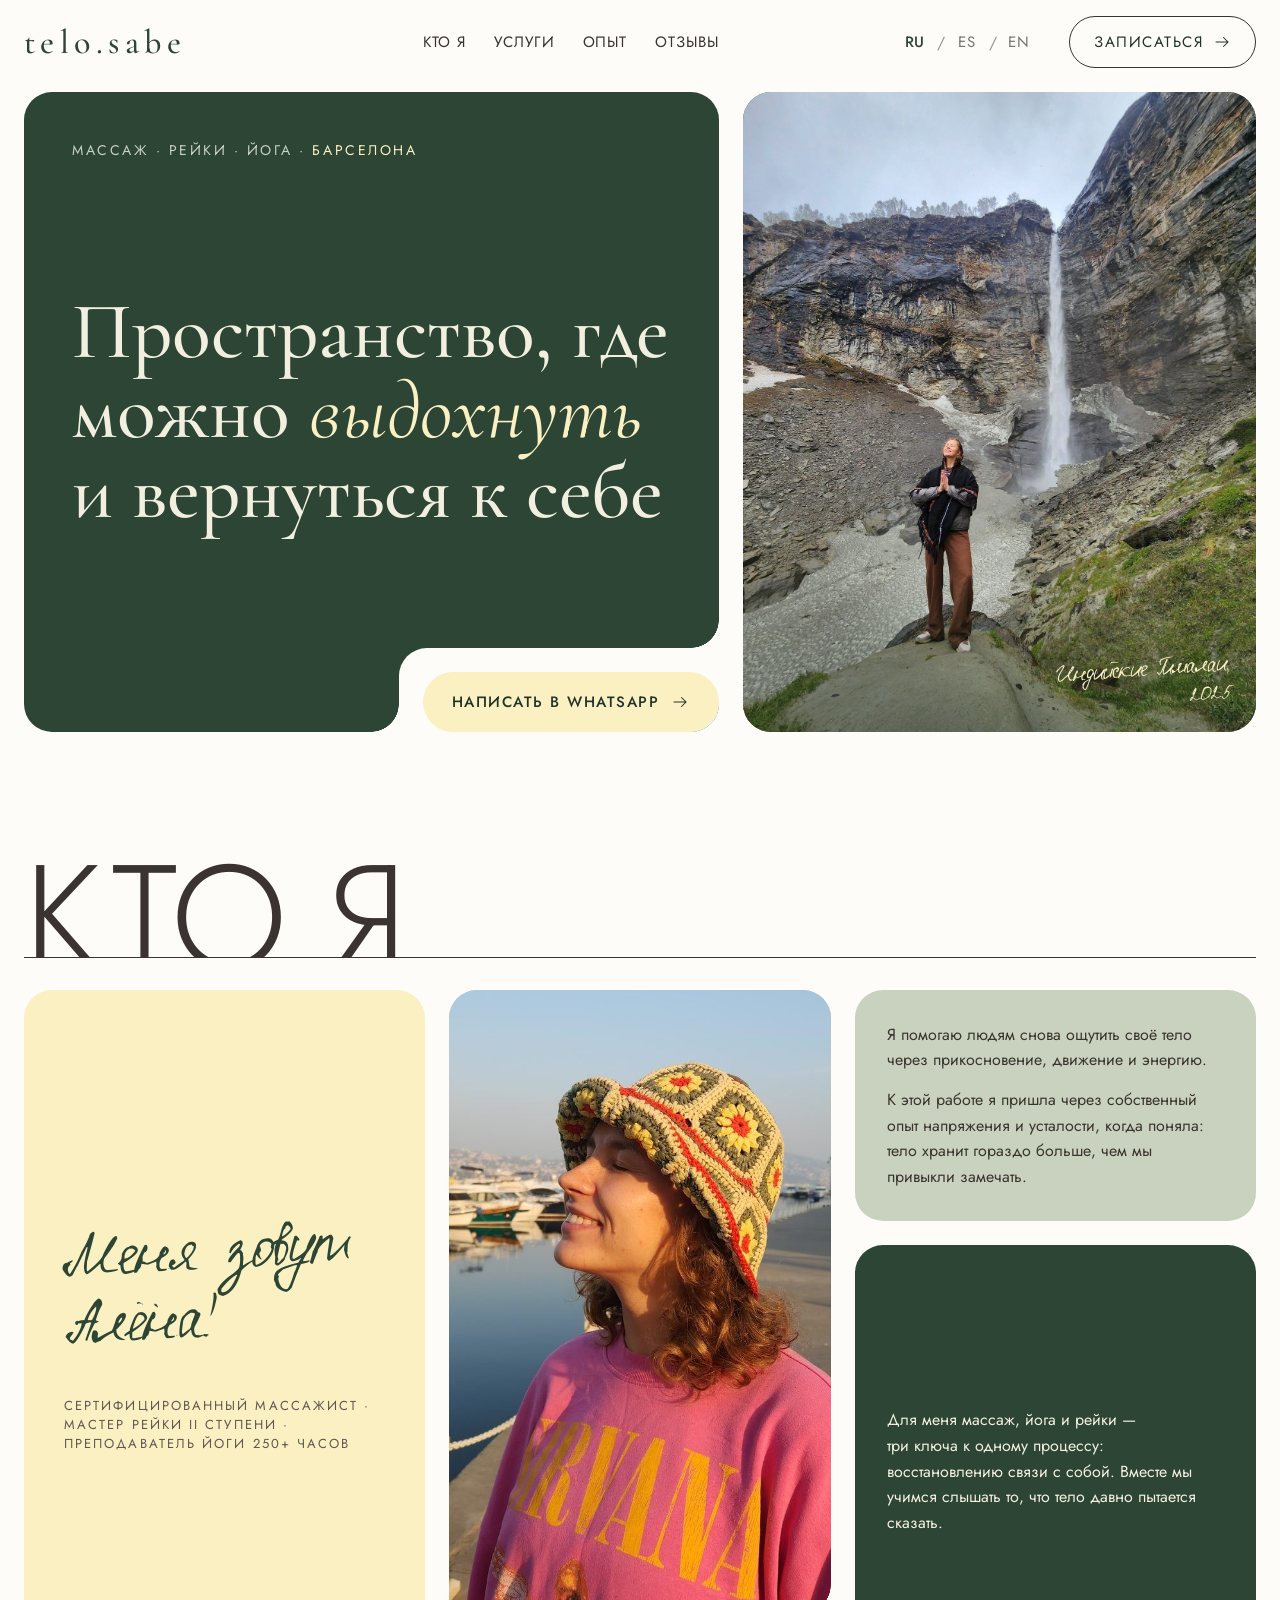
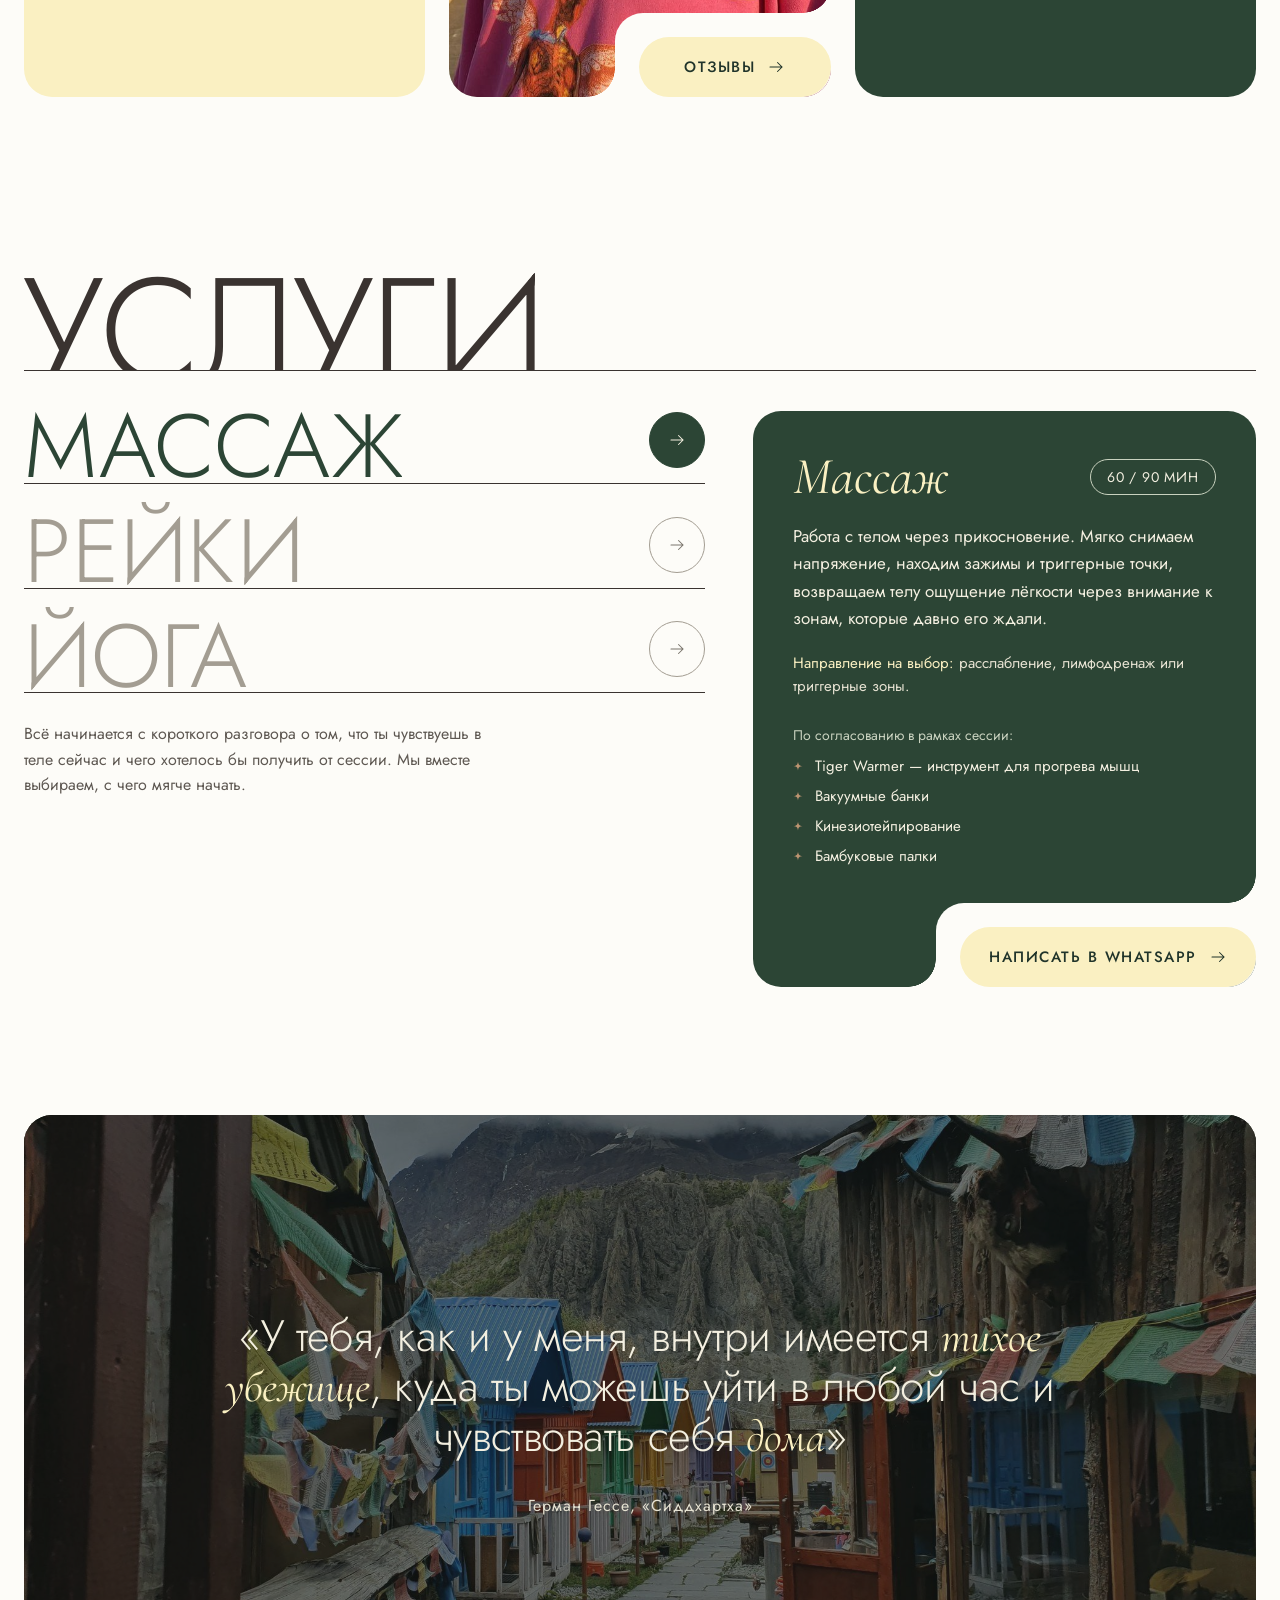
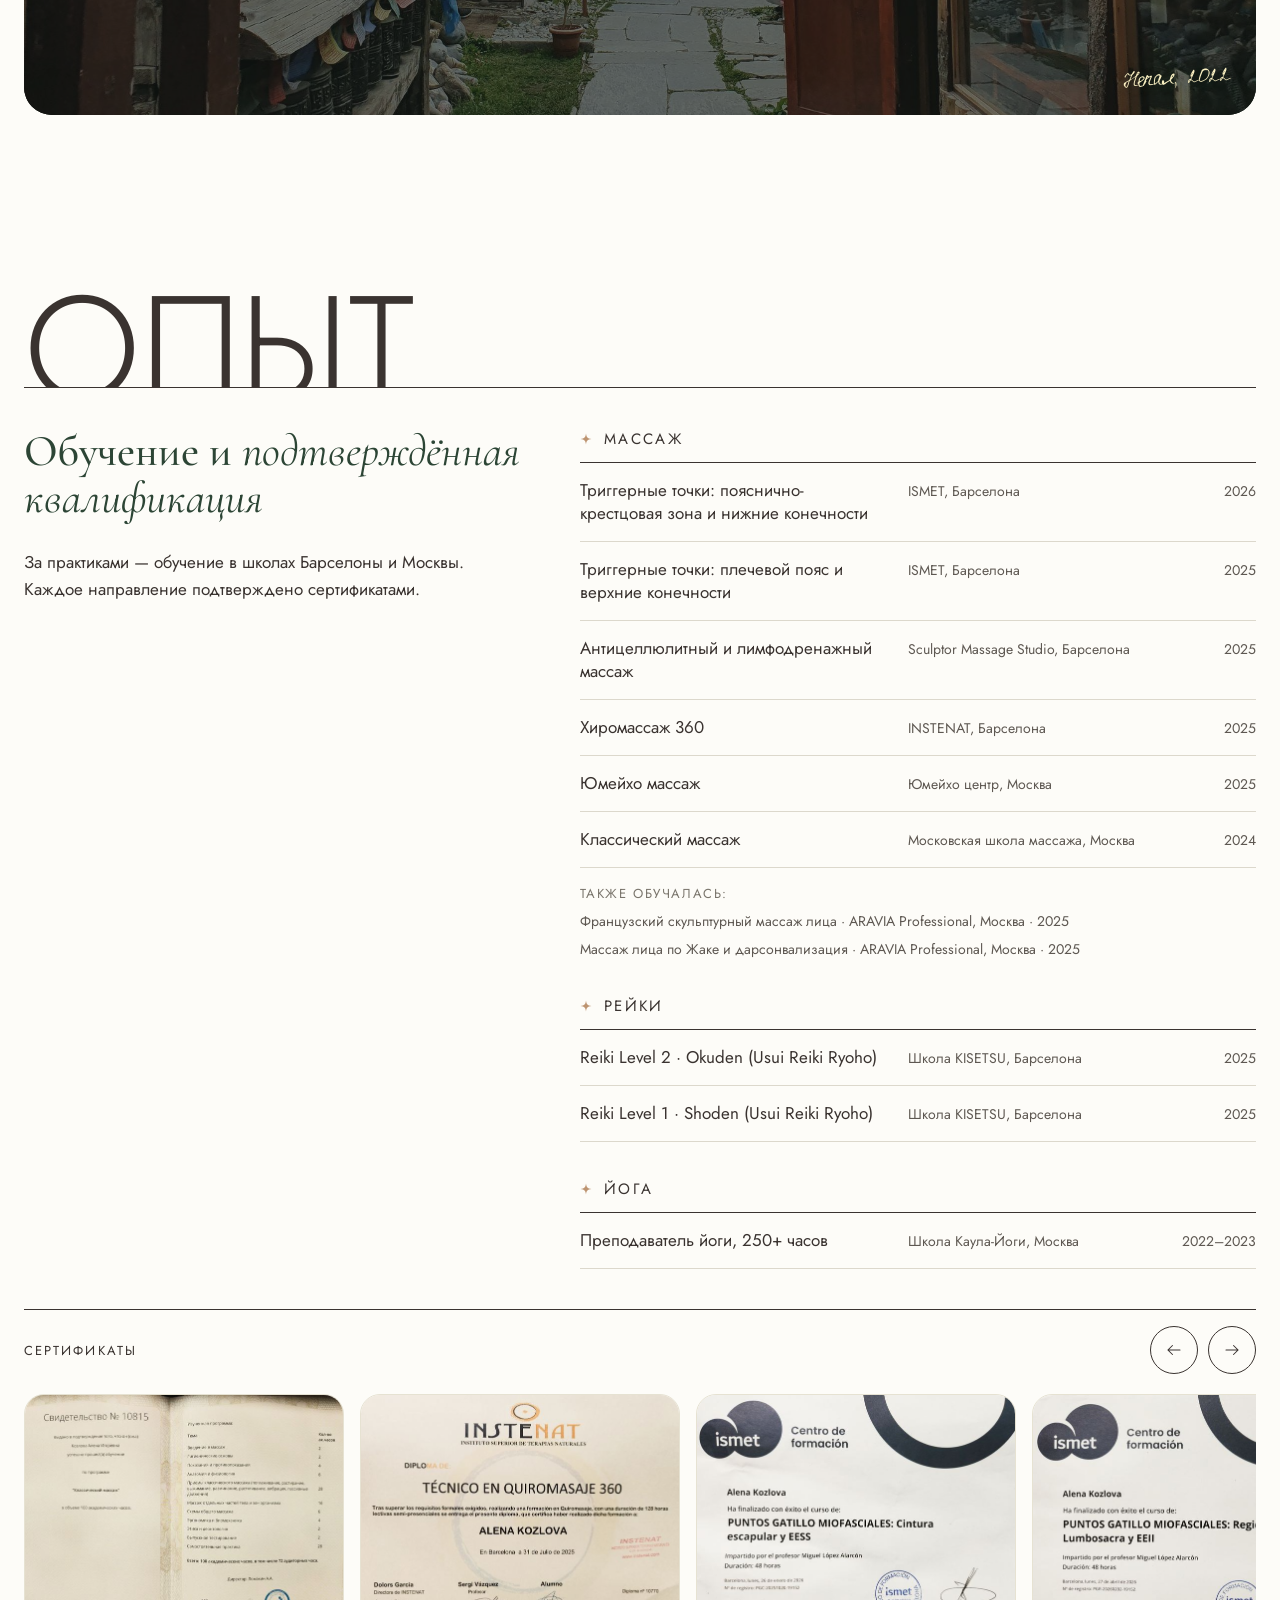
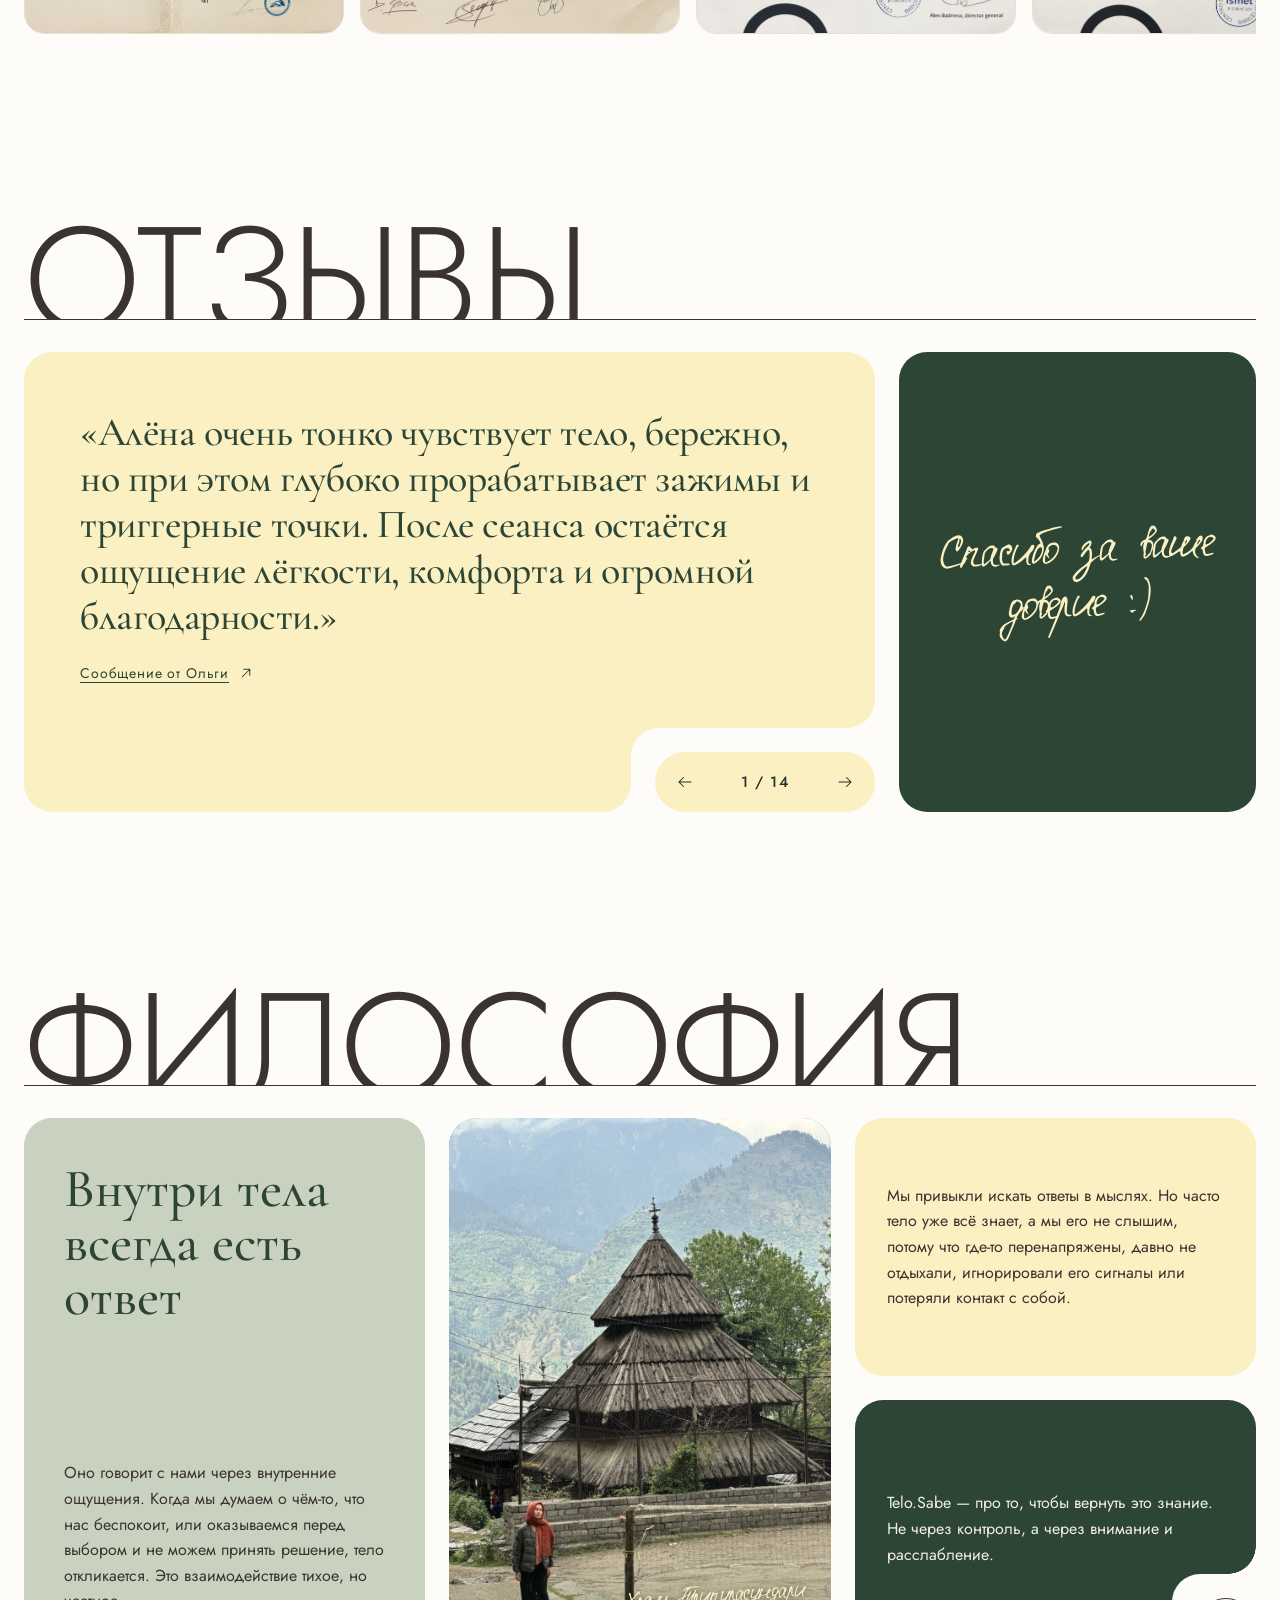
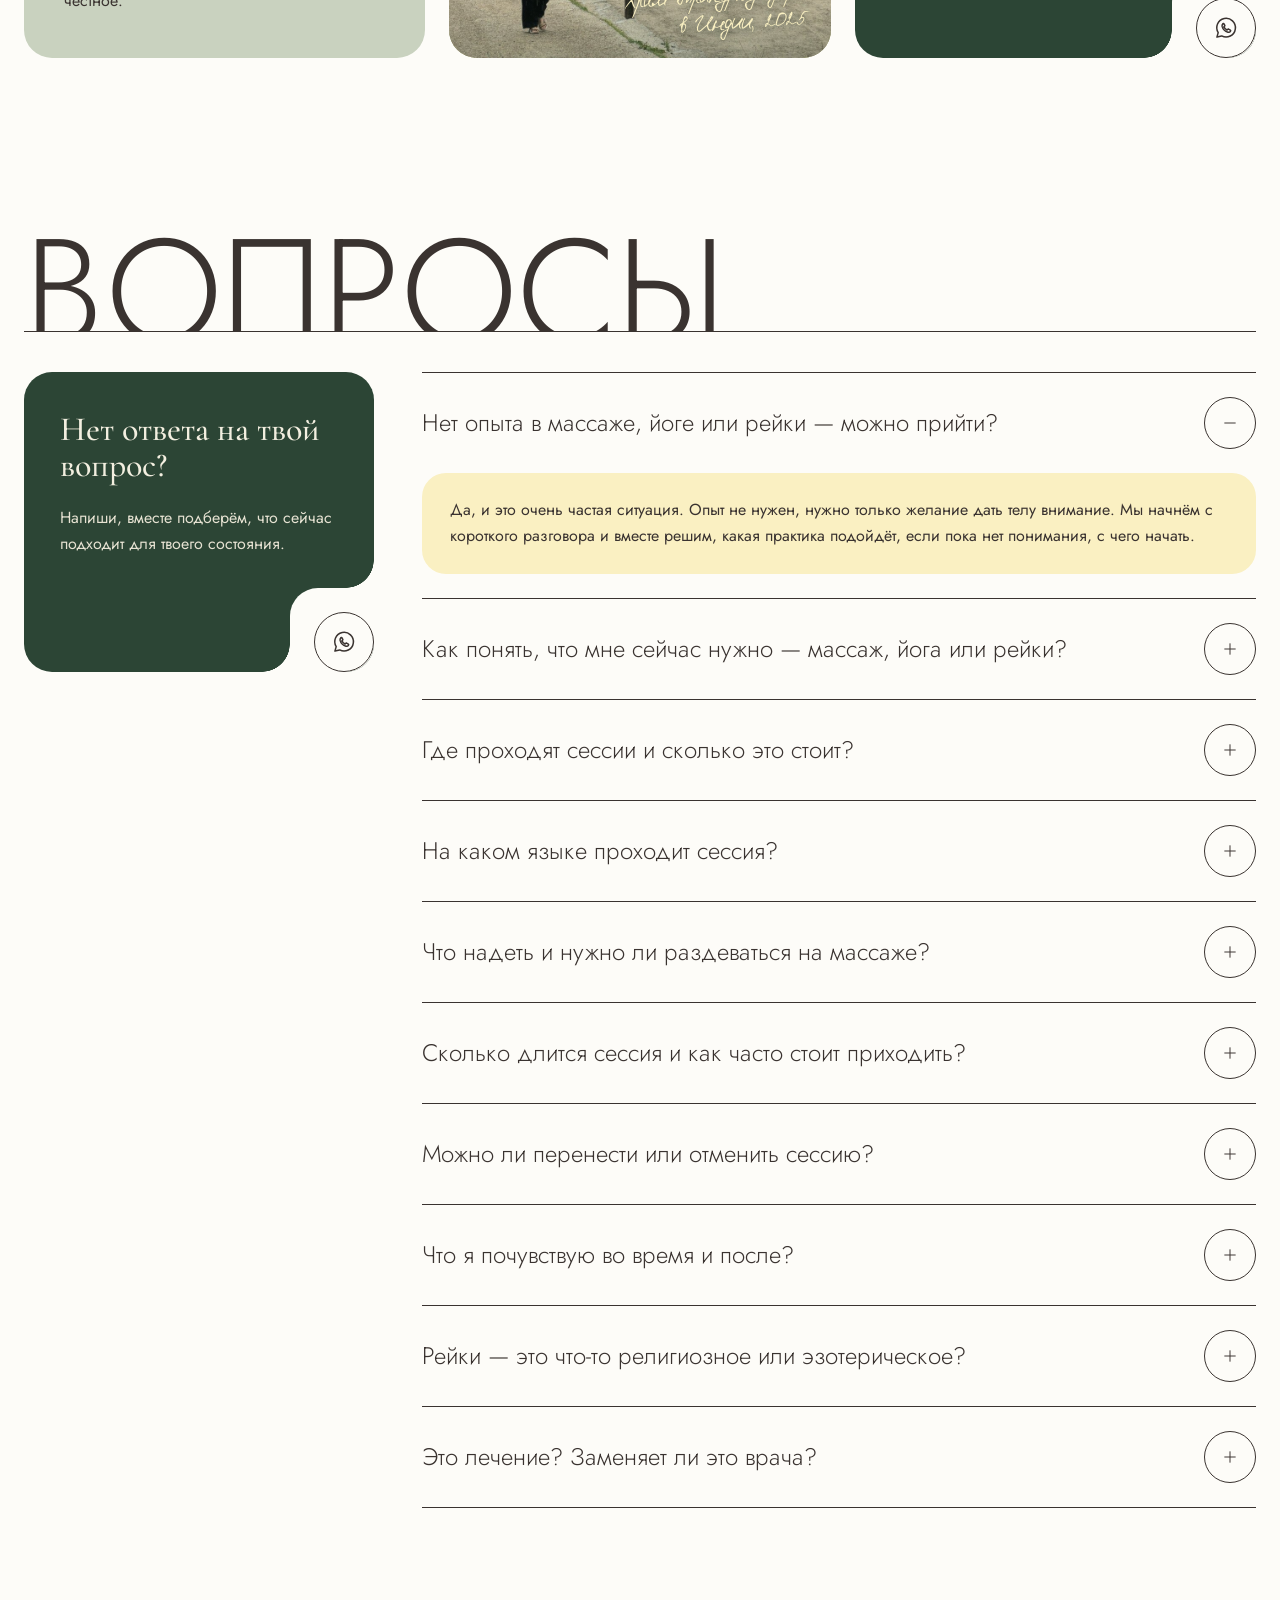
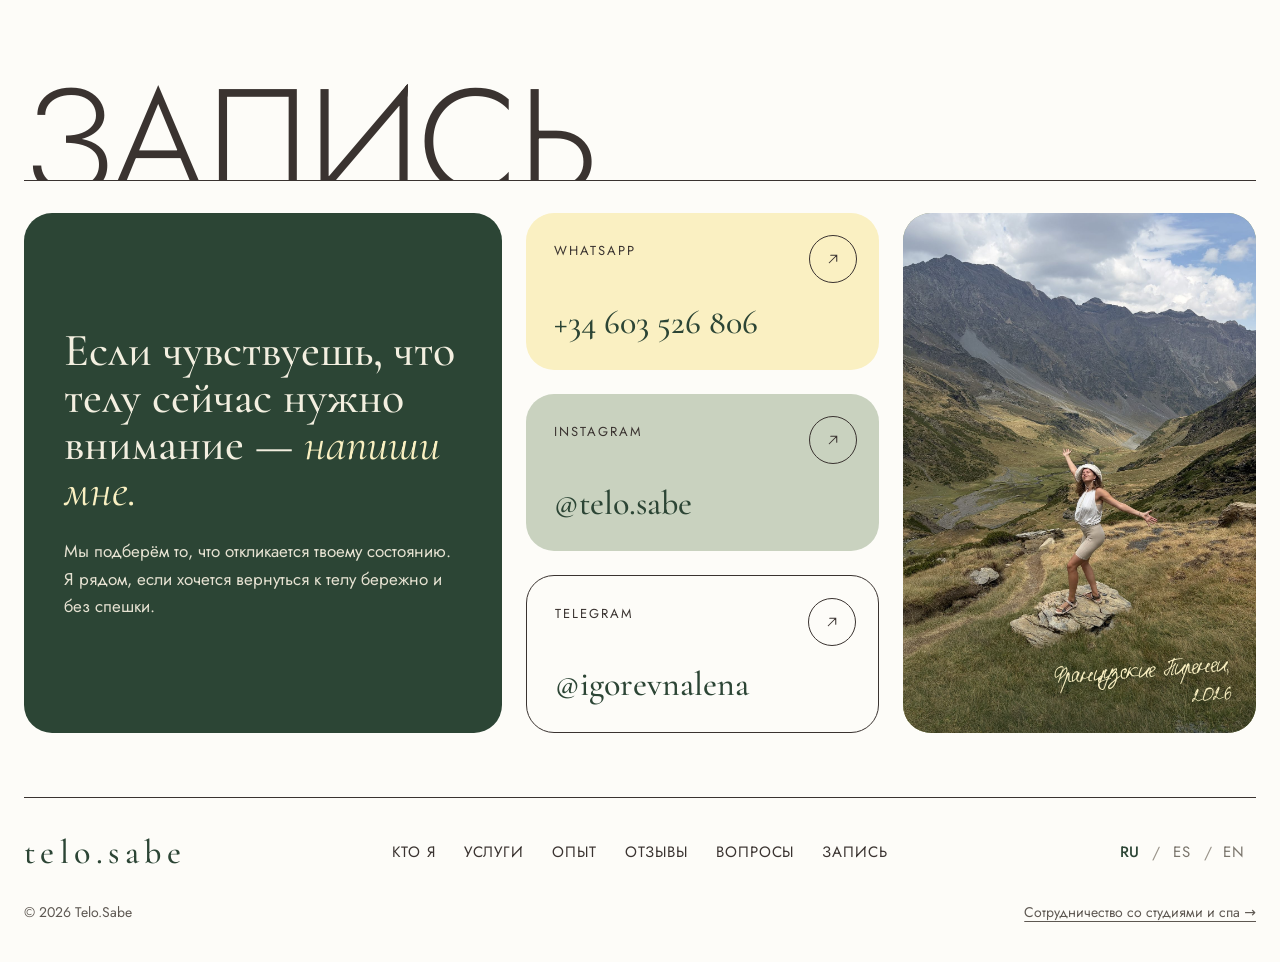
==== commit a888f385: "Add files via upload New visual" ====
--- a/index.html
+++ b/index.html
@@ -1,869 +1,215 @@
-<!DOCTYPE html>
+<!doctype html>
 <html lang="ru">
 <head>
-<meta charset="UTF-8">
-<meta name="viewport" content="width=device-width, initial-scale=1.0">
-
-<!-- ===== SEO ===== -->
+<meta charset="utf-8">
+<meta name="viewport" content="width=device-width, initial-scale=1">
 <title>Массаж, йога и рейки в Барселоне — Telo.Sabe | тело знает</title>
-<meta name="description" content="Telo.Sabe — массаж, йога и рейки в Барселоне. Пространство телесных практик: снятие напряжения, работа с триггерными точками, восстановление энергии и мягкое возвращение к себе. Запись на сессию.">
-<meta name="keywords" content="массаж Барселона, массаж в Барселоне, расслабляющий массаж Барселона, массаж триггерных точек, йога Барселона, рейки Барселона, телесные практики, снятие напряжения, запись на массаж">
+<meta name="description" content="Telo.Sabe — массаж, йога и рейки в Барселоне. Пространство телесных практик: снятие напряжения, работа с триггерными точками, восстановление энергии и мягкое возвращение к себе.">
 <link rel="canonical" href="https://telosabe.com/">
-<link rel="alternate" hreflang="ru" href="https://telosabe.com/?lang=ru">
-<link rel="alternate" hreflang="es" href="https://telosabe.com/?lang=es">
-<link rel="alternate" hreflang="en" href="https://telosabe.com/?lang=en">
-<link rel="alternate" hreflang="x-default" href="https://telosabe.com/">
-<meta name="robots" content="index, follow">
-<meta name="author" content="Telo.Sabe">
-<meta name="google-site-verification" content="ZEk6_n-PENSZ5twBqI3azbRq8-Q3rEnUrUdNRJ-so4Q" />
-
-<!-- Гео-сигналы (локальная оптимизация под Барселону) -->
-<meta name="geo.region" content="ES-CT">
-<meta name="geo.placename" content="Barcelona">
-<meta name="ICBM" content="41.3874, 2.1686">
-
-<!-- Open Graph (для превью в соцсетях и мессенджерах) -->
+<link rel="alternate" hreflang="ru" href="https://telosabe.com/"><link rel="alternate" hreflang="es" href="https://telosabe.com/es/"><link rel="alternate" hreflang="en" href="https://telosabe.com/en/"><link rel="alternate" hreflang="x-default" href="https://telosabe.com/">
 <meta property="og:type" content="website">
-<meta property="og:site_name" content="Telo.Sabe">
+<meta property="og:url" content="https://telosabe.com/">
 <meta property="og:title" content="Массаж, йога и рейки в Барселоне — Telo.Sabe">
-<meta property="og:description" content="Пространство телесных практик: массаж, йога и рейки. Снятие напряжения и мягкое возвращение к себе. Запись на сессию.">
-<meta property="og:image" content="https://telosabe.com/hero.jpg">
-<meta property="og:url" content="https://telosabe.com/">
+<meta property="og:description" content="Пространство телесных практик: массаж, йога и рейки. Снятие напряжения и мягкое возвращение к себе.">
+<meta property="og:image" content="https://telosabe.com/assets/img/og.jpg">
 <meta property="og:locale" content="ru_RU">
 <meta name="twitter:card" content="summary_large_image">
-<meta name="twitter:title" content="Массаж, йога и рейки в Барселоне — Telo.Sabe">
-<meta name="twitter:description" content="Пространство телесных практик: массаж, йога и рейки. Запись на сессию.">
-<meta name="twitter:image" content="https://telosabe.com/hero.jpg">
 <meta name="theme-color" content="#2C4535">
-
-<!-- Разметка бизнеса для поисковиков (Schema.org) -->
-<script type="application/ld+json">
-{
-  "@context": "https://schema.org",
-  "@type": "HealthAndBeautyBusiness",
-  "name": "Telo.Sabe",
-  "description": "Массаж, йога и рейки. Пространство телесных практик: снятие напряжения, восстановление энергии и возвращение контакта с телом.",
-  "url": "https://telosabe.com/",
-  "image": "https://telosabe.com/hero.jpg",
-  "email": "igorevnalena@gmail.com",
-  "areaServed": { "@type": "City", "name": "Барселона" },
-  "address": { "@type": "PostalAddress", "addressLocality": "Барселона", "addressRegion": "Каталония", "addressCountry": "ES" },
-  "geo": { "@type": "GeoCoordinates", "latitude": 41.3874, "longitude": 2.1686 },
-  "priceRange": "€€",
-  "makesOffer": [
-    { "@type": "Offer", "itemOffered": { "@type": "Service", "name": "Массаж" } },
-    { "@type": "Offer", "itemOffered": { "@type": "Service", "name": "Йога" } },
-    { "@type": "Offer", "itemOffered": { "@type": "Service", "name": "Рейки" } }
-  ]
-}
-</script>
-<!-- ===== /SEO ===== -->
-
-<link rel="preconnect" href="https://fonts.googleapis.com">
-<link rel="preconnect" href="https://fonts.gstatic.com" crossorigin>
-<link href="https://fonts.googleapis.com/css2?family=Cormorant+Garamond:ital,wght@0,400;0,500;0,600;0,700;1,400;1,500;1,600&family=EB+Garamond:ital,wght@0,400;0,500;0,600;1,400;1,500&family=Inter:wght@300;400;500;600&display=swap" rel="stylesheet">
-<style>
-  :root{
-    --green:#2C4535;
-    --green-deep:#20342A;
-    --sage:#C9D2BF;
-    --cream:#FAF0C2;
-    --olive:#98A06B;
-    --camel:#BD9471;
-    --rose:#D5A3B1;
-    --terra:#DE9350;
-    --paper:#FDFCF8;
-    --ink:#3A3330;
-    --muted:#7A756C;
-  }
-  *{box-sizing:border-box;margin:0;padding:0}
-  html{scroll-behavior:smooth}
-  body{background:var(--paper);color:var(--ink);font-family:'Inter',sans-serif;-webkit-font-smoothing:antialiased}
-  .serif{font-family:'Cormorant Garamond','EB Garamond',serif}
-  a{text-decoration:none;color:inherit}
-
-  /* ---------------- HERO ---------------- */
-  .hero{
-    position:relative;min-height:100vh;background:var(--paper);
-    display:grid;grid-template-columns:1.05fr 1fr;overflow:hidden;
-  }
-
-  /* top bar */
-  .topbar{
-    position:absolute;top:0;left:0;right:0;z-index:5;
-    display:flex;justify-content:space-between;align-items:center;
-    padding:30px 42px;
-  }
-  .logo{
-    font-family:'Cormorant Garamond',serif;font-weight:600;
-    font-size:26px;letter-spacing:.16em;color:var(--green);line-height:1;
-  }
-  .mainnav{display:flex;gap:30px;font-size:13px;letter-spacing:.04em;color:var(--green);
-    text-transform:lowercase}
-  .mainnav a{position:relative;padding-bottom:3px;transition:.25s;opacity:.85}
-  .mainnav a:after{content:"";position:absolute;left:0;bottom:0;width:0;height:1px;
-    background:var(--green);transition:.3s}
-  .mainnav a:hover{opacity:1}
-  .mainnav a:hover:after{width:100%}
-  .topleft{display:flex;align-items:center;gap:46px}
-  .topright{display:flex;align-items:center;gap:26px}
-  .lang{display:flex;align-items:center;gap:2px;font-size:12px;letter-spacing:.12em;
-    text-transform:uppercase;color:var(--muted);user-select:none}
-  .lang button{background:none;border:none;font:inherit;letter-spacing:inherit;
-    text-transform:inherit;color:var(--muted);cursor:pointer;padding:4px 6px;border-radius:20px;transition:.25s}
-  .lang button.active{color:var(--green);font-weight:600}
-  .lang .sep{opacity:.4}
-  .top-wa{font-size:13px;letter-spacing:.03em;color:var(--green);display:inline-flex;gap:8px;align-items:center;
-    background:var(--cream);border:1px solid var(--cream);border-radius:999px;
-    padding:9px 20px;transition:.25s;box-shadow:0 2px 14px rgba(20,30,22,.18)}
-  .top-wa:hover{background:transparent;color:var(--cream);border-color:var(--cream)}
-
-  /* left content */
-  .hero-left{
-    position:relative;z-index:3;display:flex;flex-direction:column;justify-content:flex-end;
-    padding:0 48px 88px 48px;
-  }
-  .eyebrow{font-size:12px;letter-spacing:.24em;text-transform:uppercase;color:var(--camel);
-    margin-bottom:26px}
-  .hero-h1{
-    font-family:'Cormorant Garamond','EB Garamond',serif;font-weight:600;color:var(--green);
-    font-size:clamp(40px,5vw,72px);line-height:1.03;letter-spacing:.005em;
-    max-width:12ch;
-  }
-  .hero-sub{font-size:17px;color:#4a4640;margin-top:24px;letter-spacing:.01em}
-  .hero-cta{display:flex;align-items:center;gap:22px;margin-top:38px;flex-wrap:wrap}
-  .btn-wa{
-    background:var(--green);color:#fff;border-radius:40px;padding:15px 26px;
-    font-size:14px;letter-spacing:.02em;display:inline-flex;align-items:center;gap:12px;
-    transition:.3s;
-  }
-  .btn-wa:hover{background:var(--green-deep);transform:translateY(-2px)}
-  .btn-wa .arrow{transition:.3s}
-  .btn-wa:hover .arrow{transform:translateX(4px)}
-  .link-ig{font-size:14px;letter-spacing:.03em;color:var(--green);display:inline-flex;gap:8px;align-items:center}
-  .link-ig span{border-bottom:1px solid rgba(44,69,53,.35);padding-bottom:2px;transition:.25s}
-  .link-ig:hover span{border-color:var(--green)}
-  .dotsep{color:var(--camel)}
-
-  /* right image with stair-step notch */
-  .hero-right{position:relative}
-  .hero-photo{
-    position:absolute;inset:0;
-    background:linear-gradient(150deg,#d3dac9,#e7ddce 70%,#e9d9c6);
-    background-size:cover;background-position:center;
-    -webkit-clip-path:polygon(0 0,100% 0,100% 100%,120px 100%,0 calc(100% - 120px));
-    clip-path:polygon(0 0,100% 0,100% 100%,120px 100%,0 calc(100% - 120px));
-  }
-  .hero-photo img{width:100%;height:100%;object-fit:cover;display:block}
-  .notch{display:none}
-  .ph-fallback{position:absolute;inset:0;display:flex;align-items:flex-end;justify-content:flex-end;
-    padding:26px;color:#7d8676;font-size:12px;letter-spacing:.08em;text-transform:lowercase}
-
-  /* subtle scroll hint */
-  .scrollhint{position:absolute;left:48px;bottom:34px;z-index:4;font-size:11px;letter-spacing:.18em;
-    text-transform:uppercase;color:var(--muted);display:flex;align-items:center;gap:10px;opacity:.7}
-  .scrollhint .line{width:34px;height:1px;background:var(--muted);display:inline-block}
-
-  /* entrance animation */
-  .reveal{opacity:0;transform:translateY(22px);animation:rise .9s cubic-bezier(.2,.7,.3,1) forwards}
-  .d1{animation-delay:.05s}.d2{animation-delay:.18s}.d3{animation-delay:.32s}
-  .d4{animation-delay:.46s}.d5{animation-delay:.6s}.d6{animation-delay:.2s}
-  @keyframes rise{to{opacity:1;transform:none}}
-  .fade{opacity:0;animation:fade 1.2s ease forwards;animation-delay:.35s}
-  @keyframes fade{to{opacity:1}}
-
-  /* ---------------- ABOUT / КТО Я ---------------- */
-  .about-sec{background:var(--cream);padding:120px 48px}
-  .about-grid{max-width:1180px;margin:0 auto;display:grid;grid-template-columns:.92fr 1.08fr;
-    gap:70px;align-items:center}
-  .about-photo{position:relative}
-  .about-photo img{width:100%;height:100%;max-height:640px;object-fit:cover;display:block;
-    -webkit-clip-path:polygon(0 0,calc(100% - 110px) 0,100% 110px,100% 100%,0 100%);
-    clip-path:polygon(0 0,calc(100% - 110px) 0,100% 110px,100% 100%,0 100%);
-  }
-  .about-photo .notch{display:none}
-  .about-st{font-family:'Cormorant Garamond','EB Garamond',serif;font-weight:600;color:var(--green);
-    font-size:clamp(29px,3.5vw,44px);line-height:1.12;letter-spacing:.005em}
-  .about-p{font-size:16px;line-height:1.72;color:#4a4640;margin-top:26px;max-width:54ch}
-  .about-p + .about-p{margin-top:16px}
-  .btn-dark{display:inline-flex;align-items:center;gap:12px;margin-top:36px;background:var(--ink);color:#fff;
-    border-radius:40px;padding:14px 28px;font-size:14px;letter-spacing:.02em;transition:.3s}
-  .btn-dark:hover{background:var(--green);transform:translateY(-2px)}
-  .btn-dark .arrow{transition:.3s}
-  .btn-dark:hover .arrow{transform:translateX(4px)}
-
-  /* reveal on scroll */
-  .r{opacity:0;transform:translateY(28px);transition:.9s cubic-bezier(.2,.7,.3,1)}
-  .r.in{opacity:1;transform:none}
-  .r.delay1{transition-delay:.12s}.r.delay2{transition-delay:.24s}.r.delay3{transition-delay:.36s}
-
-  /* ---------------- УСЛУГИ ---------------- */
-  .services-sec{position:relative;min-height:100vh;display:flex;align-items:center;
-    justify-content:flex-end;padding:90px 48px;overflow:hidden}
-  .services-bg{position:absolute;inset:0;z-index:0}
-  .services-bg img{width:100%;height:100%;object-fit:cover;display:block}
-  .services-bg::after{content:"";position:absolute;inset:0;z-index:1;
-    background:linear-gradient(90deg,rgba(28,40,32,.62) 0%,rgba(28,40,32,.42) 34%,rgba(28,40,32,.12) 62%,rgba(28,40,32,0) 100%)}
-  .services-card{position:relative;z-index:2;background:var(--cream);
-    width:min(620px,52%);padding:20px 44px 30px;border-radius:2px;
-    box-shadow:0 30px 70px rgba(30,45,35,.18)}
-  .services-kicker{font-size:12px;letter-spacing:.22em;text-transform:uppercase;color:var(--camel);
-    padding:16px 0 6px}
-  .acc-item{border-top:1px solid rgba(44,69,53,.38)}
-  .acc-item:last-child{border-bottom:1px solid rgba(44,69,53,.38)}
-  .acc-head{display:flex;align-items:center;gap:20px;padding:22px 0;cursor:pointer;color:var(--green)}
-  .acc-num{font-family:'Cormorant Garamond',serif;font-size:22px;font-weight:600;width:44px}
-  .acc-title{font-family:'Cormorant Garamond','EB Garamond',serif;font-size:clamp(22px,2.4vw,29px);
-    font-weight:600;flex:1;line-height:1}
-  .acc-sign{font-size:22px;line-height:1;transition:.3s;color:var(--green)}
-  .acc-sign:before{content:"+"}
-  .acc-item.open .acc-sign:before{content:"–"}
-  .acc-body{max-height:0;overflow:hidden;opacity:0;transition:max-height .5s ease,opacity .45s ease}
-  .acc-item.open .acc-body{max-height:260px;opacity:1}
-  .acc-body p{font-size:14px;line-height:1.65;color:#4a4636;padding:0 0 24px 64px;max-width:46ch}
-
-  /* ---------------- О СЕССИИ ---------------- */
-  .session-sec{background:var(--paper);padding:120px 48px}
-  .session-wrap{max-width:1180px;margin:0 auto}
-  .session-eyebrow{font-size:12px;letter-spacing:.24em;text-transform:uppercase;color:var(--camel);margin-bottom:22px}
-  .session-head{display:grid;grid-template-columns:1fr 1fr;gap:64px;align-items:end}
-  .session-h2{font-family:'Cormorant Garamond','EB Garamond',serif;font-weight:600;color:var(--green);
-    font-size:clamp(34px,4.4vw,54px);line-height:1.03}
-  .session-p{font-size:16px;line-height:1.72;color:#4a4640;margin-top:20px;max-width:50ch}
-  .session-p + .session-p{margin-top:14px}
-  .session-gallery{display:grid;grid-template-columns:1.15fr .85fr;gap:16px;margin-top:56px}
-  .session-gallery img{width:100%;height:440px;object-fit:cover;display:block;border-radius:2px}
-  .session-cards{display:grid;grid-template-columns:repeat(3,1fr);gap:20px;margin-top:20px}
-  .scard{background:var(--cream);padding:30px 30px 28px;border-radius:3px;transition:.3s}
-  .scard:hover{transform:translateY(-4px);box-shadow:0 22px 44px rgba(30,45,35,.12)}
-  .scard-head{display:flex;justify-content:space-between;align-items:baseline;gap:12px}
-  .scard h3{font-family:'Cormorant Garamond','EB Garamond',serif;font-weight:600;color:var(--green);
-    font-size:30px;line-height:1}
-  .scard .scard-dur{font-size:12px;letter-spacing:.08em;text-transform:uppercase;color:var(--camel);white-space:nowrap}
-  .scard .sdiv{height:1px;background:rgba(58,51,48,.22);margin:16px 0}
-  .scard .subt{font-size:14px;line-height:1.5;color:#4a4636;margin-bottom:14px}
-  .scard ul{list-style:none;padding:0;margin:0}
-  .scard li{position:relative;font-size:14px;line-height:1.45;color:#4a4636;padding-left:20px;margin:9px 0}
-  .scard li:before{content:"–";position:absolute;left:0;color:var(--camel)}
-
-  /* ---------------- ОПЫТ / СЕРТИФИКАТЫ ---------------- */
-  .exp-sec{background:var(--green);color:#f3efe0;padding:120px 48px}
-  .exp-wrap{max-width:1180px;margin:0 auto}
-  .exp-eyebrow{font-size:12px;letter-spacing:.24em;text-transform:uppercase;color:var(--cream);margin-bottom:22px}
-  .exp-h2{font-family:'Cormorant Garamond','EB Garamond',serif;font-weight:600;color:#fff;
-    font-size:clamp(34px,4.6vw,56px);line-height:1.02}
-  .exp-intro{font-size:16px;line-height:1.7;color:rgba(255,255,255,.78);margin-top:20px;max-width:56ch}
-  .exp-creds{margin-top:60px}
-  .cred-group + .cred-group{margin-top:50px}
-  .cred-group h4{font-family:'Cormorant Garamond','EB Garamond',serif;font-weight:600;color:var(--cream);
-    font-size:26px;padding-bottom:14px;border-bottom:1px solid rgba(255,255,255,.28);margin-bottom:26px}
-  .cred-items{display:grid;grid-template-columns:repeat(4,1fr);gap:28px 32px}
-  .cred-item{padding-top:2px}
-  .cred-item .name{font-size:14px;line-height:1.32;color:#fff}
-  .cred-item .meta{font-size:12px;line-height:1.45;color:rgba(255,255,255,.55);margin-top:7px}
-
-  .cert-label{font-size:12px;letter-spacing:.24em;text-transform:uppercase;color:var(--cream);
-    margin:72px 0 20px}
-  .cert-track{display:flex;gap:18px;overflow-x:auto;padding-bottom:16px;scroll-snap-type:x mandatory;align-items:center}
-  .cert-track::-webkit-scrollbar{height:6px}
-  .cert-track::-webkit-scrollbar-thumb{background:rgba(255,255,255,.3);border-radius:10px}
-  .cert-track::-webkit-scrollbar-track{background:rgba(255,255,255,.1);border-radius:10px}
-  .cert-card{flex:0 0 auto;scroll-snap-align:start;cursor:pointer;transition:.3s}
-  .cert-card:hover{transform:translateY(-4px)}
-  .cert-card img{height:360px;width:auto;display:block;border-radius:2px}
-
-  .exp-studios{margin-top:74px;border-top:1px solid rgba(255,255,255,.22);padding-top:44px;
-    display:grid;grid-template-columns:1fr auto;gap:34px;align-items:center}
-  .exp-studios h3{font-family:'Cormorant Garamond','EB Garamond',serif;font-weight:600;color:#fff;
-    font-size:clamp(24px,2.6vw,32px);line-height:1.1;margin-bottom:12px}
-  .exp-studios p{font-size:15px;line-height:1.65;color:rgba(255,255,255,.78);max-width:60ch}
-  .btn-cream{display:inline-flex;align-items:center;gap:12px;background:var(--cream);color:var(--green);
-    border-radius:40px;padding:15px 28px;font-size:14px;letter-spacing:.02em;white-space:nowrap;transition:.3s}
-  .btn-cream:hover{background:#fff;transform:translateY(-2px)}
-  .btn-cream .arrow{transition:.3s}.btn-cream:hover .arrow{transform:translateX(4px)}
-
-  /* lightbox */
-  .lb{position:fixed;inset:0;background:rgba(20,28,22,.92);display:none;align-items:center;
-    justify-content:center;z-index:100;padding:40px}
-  .lb.open{display:flex}
-  .lb img{max-width:88vw;max-height:88vh;object-fit:contain;box-shadow:0 30px 80px rgba(0,0,0,.5)}
-  .lb .lb-close{position:absolute;top:22px;right:30px;color:#fff;font-size:34px;cursor:pointer;line-height:1}
-  .lb .lb-nav{position:absolute;top:50%;transform:translateY(-50%);color:#fff;font-size:40px;
-    cursor:pointer;padding:10px 20px;user-select:none;opacity:.8;transition:.2s}
-  .lb .lb-nav:hover{opacity:1}
-  .lb .lb-prev{left:14px}.lb .lb-next{right:14px}
-
-  /* цитата в блоке услуг */
-  .services-quote{position:absolute;z-index:2;left:56px;top:50%;transform:translateY(-50%);
-    max-width:33%;margin:0;color:#fff;font-family:'Cormorant Garamond','EB Garamond',serif;
-    font-style:italic;font-size:clamp(21px,2.2vw,31px);line-height:1.3;text-shadow:0 2px 22px rgba(20,25,20,.5)}
-  .services-quote cite{display:block;font-style:normal;font-family:'Inter',sans-serif;font-size:13px;
-    letter-spacing:.04em;margin-top:20px;opacity:.92}
-
-  /* ---------------- ОТЗЫВЫ ---------------- */
-  .reviews-sec{background:var(--paper);padding:120px 48px}
-  .reviews-wrap{max-width:1180px;margin:0 auto}
-  .reviews-eyebrow{font-size:12px;letter-spacing:.24em;text-transform:uppercase;color:var(--camel);margin-bottom:20px}
-  .reviews-h2{font-family:'Cormorant Garamond','EB Garamond',serif;font-weight:600;color:var(--green);
-    font-size:clamp(32px,4.4vw,52px);line-height:1.03}
-  .reviews-featured{display:grid;grid-template-columns:1fr 1fr;margin-top:50px;border-radius:2px;overflow:hidden;background:var(--green)}
-  .rev-slide{display:flex;align-items:center;justify-content:center;background:var(--green);padding:24px}
-  .rev-slide img{max-height:560px;max-width:100%;object-fit:contain;display:block;transition:opacity .4s ease}
-  .rev-box{background:var(--cream);color:var(--green);padding:60px 56px;display:flex;flex-direction:column;justify-content:center;overflow:hidden}
-  .rev-mark{font-family:'Cormorant Garamond',serif;font-size:70px;line-height:.5;color:var(--camel)}
-  .rev-text{font-family:'Cormorant Garamond','EB Garamond',serif;font-size:clamp(22px,2.4vw,31px);
-    line-height:1.3;margin:24px 0 8px;color:var(--green);transition:opacity .4s ease}
-  .rev-author{font-size:13px;letter-spacing:.06em;color:rgba(44,69,53,.7)}
-  .rev-nav{display:flex;align-items:center;gap:16px;margin-top:38px}
-  .rev-arrow{width:48px;height:48px;border:1px solid rgba(44,69,53,.4);border-radius:50%;display:flex;
-    align-items:center;justify-content:center;cursor:pointer;transition:.25s;color:var(--green)}
-  .rev-arrow:hover{background:var(--green);color:var(--cream)}
-  .rev-count{font-size:13px;letter-spacing:.14em;color:rgba(44,69,53,.6)}
-
-  .rev-strip-label{font-size:12px;letter-spacing:.24em;text-transform:uppercase;color:var(--camel);margin:64px 0 18px}
-  .rev-strip{display:flex;gap:12px;overflow-x:auto;padding-bottom:14px;scroll-snap-type:x mandatory}
-  .rev-strip::-webkit-scrollbar{height:6px}
-  .rev-strip::-webkit-scrollbar-thumb{background:rgba(44,69,53,.3);border-radius:10px}
-  .rev-strip::-webkit-scrollbar-track{background:rgba(44,69,53,.1);border-radius:10px}
-  .rev-strip img{height:180px;width:auto;display:block;border-radius:4px;cursor:pointer;flex:0 0 auto;
-    scroll-snap-align:start;box-shadow:0 8px 22px rgba(30,45,35,.1);transition:.3s}
-  .rev-strip img:hover{transform:translateY(-3px)}
-
-  /* ---------------- ФИЛОСОФИЯ ---------------- */
-  .phil-sec{background:var(--sage);padding:120px 48px}
-  .phil-wrap{max-width:1180px;margin:0 auto;display:grid;grid-template-columns:1fr 1fr;gap:70px;align-items:center}
-  .phil-img{position:relative;aspect-ratio:4/5;background:var(--camel);border-radius:2px;overflow:hidden;
-    clip-path:polygon(0 0,100% 0,100% calc(100% - 64px),calc(100% - 64px) 100%,0 100%)}
-  .phil-img img{width:100%;height:100%;object-fit:cover;display:block}
-  .phil-img .ph-note{position:absolute;inset:0;display:flex;align-items:center;justify-content:center;
-    color:#fff;font-size:12px;letter-spacing:.08em;text-transform:lowercase;opacity:.9;text-align:center;padding:20px}
-  .phil-eyebrow{font-size:12px;letter-spacing:.24em;text-transform:uppercase;color:var(--green);opacity:.7;margin-bottom:22px}
-  .phil-h2{font-family:'Cormorant Garamond','EB Garamond',serif;font-weight:600;color:var(--green);
-    font-size:clamp(30px,3.8vw,46px);line-height:1.08}
-  .phil-p{font-size:16px;line-height:1.72;color:#3f4a3f;margin-top:22px;max-width:52ch}
-  .phil-p + .phil-p{margin-top:14px}
-  .phil-quote{font-family:'Cormorant Garamond','EB Garamond',serif;font-style:italic;color:var(--green);
-    font-size:clamp(20px,2.2vw,26px);line-height:1.3;margin-top:26px}
-
-  /* фото в блоке запись — справа, срез верхнего левого угла */
-  .contact-top{display:grid;grid-template-columns:1fr 1fr;gap:64px;align-items:center}
-  .contact-photo img{width:100%;height:600px;object-fit:cover;display:block;border-radius:2px;
-    -webkit-clip-path:polygon(96px 0,100% 0,100% 100%,0 100%,0 96px);
-    clip-path:polygon(96px 0,100% 0,100% 100%,0 100%,0 96px)}
-
-  /* ---------------- FAQ ---------------- */
-  .faq-sec{background:var(--paper);padding:120px 48px}
-  .faq-wrap{max-width:900px;margin:0 auto}
-  .faq-eyebrow{font-size:12px;letter-spacing:.24em;text-transform:uppercase;color:var(--camel);margin-bottom:20px}
-  .faq-h2{font-family:'Cormorant Garamond','EB Garamond',serif;font-weight:600;color:var(--green);
-    font-size:clamp(32px,4.4vw,52px);line-height:1.03;margin-bottom:44px}
-  .faq-item{border-top:1px solid rgba(44,69,53,.2)}
-  .faq-item:last-child{border-bottom:1px solid rgba(44,69,53,.2)}
-  .faq-q{display:flex;justify-content:space-between;align-items:center;gap:24px;padding:26px 0;cursor:pointer;
-    color:var(--green);font-family:'Cormorant Garamond','EB Garamond',serif;font-weight:600;
-    font-size:clamp(19px,2vw,25px);line-height:1.2}
-  .faq-q .sign{font-family:'Inter',sans-serif;font-size:22px;flex:0 0 auto;transition:.3s}
-  .faq-item.open .faq-q .sign{transform:rotate(45deg)}
-  .faq-a{max-height:0;overflow:hidden;opacity:0;transition:max-height .5s ease,opacity .4s ease}
-  .faq-item.open .faq-a{max-height:340px;opacity:1}
-  .faq-a p{font-size:15px;line-height:1.72;color:#4a4640;padding:0 0 26px;max-width:74ch}
-
-  /* ---------------- КОНТАКТЫ / ФУТЕР ---------------- */
-  .contact-sec{background:var(--green);color:#f3efe0;padding:120px 48px 0}
-  .contact-wrap{max-width:1180px;margin:0 auto}
-  .contact-eyebrow{font-size:12px;letter-spacing:.24em;text-transform:uppercase;color:var(--cream);margin-bottom:22px}
-  .contact-h2{font-family:'Cormorant Garamond','EB Garamond',serif;font-weight:600;color:#fff;
-    font-size:clamp(34px,4.8vw,58px);line-height:1.05;max-width:18ch}
-  .contact-p{font-size:16px;line-height:1.7;color:rgba(255,255,255,.78);margin-top:22px;max-width:52ch}
-  .contact-actions{display:flex;align-items:center;gap:26px;flex-wrap:wrap;margin-top:36px}
-  .contact-links{display:flex;gap:40px;flex-wrap:wrap;margin-top:44px;font-size:14px;letter-spacing:.02em}
-  .contact-links a{color:#fff;display:inline-flex;gap:10px;align-items:center;opacity:.9;transition:.25s}
-  .contact-links a:hover{opacity:1}
-  .contact-links .lbl{display:block;font-size:11px;letter-spacing:.14em;text-transform:uppercase;color:var(--cream);opacity:.7;margin-bottom:6px}
-  .footer{border-top:1px solid rgba(255,255,255,.2);margin-top:80px;padding:56px 0 44px;overflow:hidden}
-  .footer .fbrand{font-family:'Cormorant Garamond',serif;letter-spacing:.1em;font-weight:500;
-    font-size:clamp(58px,13vw,168px);color:#fff;line-height:.9;white-space:nowrap}
-  .footer .frow{display:flex;justify-content:space-between;flex-wrap:wrap;gap:18px;margin-top:34px;
-    font-size:13px;letter-spacing:.03em;text-transform:lowercase;color:rgba(255,255,255,.72)}
-
-  @media(max-width:860px){
-    .hero{grid-template-columns:1fr;grid-template-rows:52vh auto;min-height:auto}
-    .hero-right{order:-1}
-    .hero-photo{position:relative;height:100%}
-    .hero-left{padding:40px 26px 60px}
-    .hero-h1{font-size:clamp(34px,9vw,52px);max-width:none}
-    .topbar{padding:20px 26px;background:linear-gradient(#fdfcf8,rgba(253,252,248,0))}
-    .mainnav{display:none}
-    .top-wa{display:none}
-    .notch{display:none}
-    .scrollhint{display:none}
-    .about-sec{padding:64px 26px}
-    .about-grid{grid-template-columns:1fr;gap:36px}
-    .about-photo .notch{display:none}
-    .about-photo img{max-height:440px}
-    .services-sec{display:block;padding:0;min-height:auto}
-    .services-bg{position:relative;height:auto;aspect-ratio:4/3}
-    .services-bg img{height:100%;width:100%;object-fit:cover;display:block}
-    .services-card{width:auto;margin:-56px 18px 44px;padding:12px 26px 22px}
-    .session-sec{padding:64px 26px}
-    .session-head{grid-template-columns:1fr;gap:20px}
-    .session-gallery{grid-template-columns:1fr;margin-top:36px}
-    .session-gallery img{height:320px}
-    .session-cards{grid-template-columns:1fr;margin-top:16px}
-    .exp-sec{padding:64px 26px}
-    .exp-creds{margin-top:40px}
-    .cred-items{grid-template-columns:1fr 1fr;gap:20px 18px}
-    .cert-card img{height:260px}
-    .exp-studios{grid-template-columns:1fr;gap:22px}
-    .services-quote{display:none}
-    .reviews-sec,.phil-sec,.faq-sec,.contact-sec{padding-left:26px;padding-right:26px}
-    .reviews-sec,.phil-sec,.faq-sec{padding-top:64px;padding-bottom:64px}
-    .contact-sec{padding-top:64px}
-    .reviews-featured{grid-template-columns:1fr}
-    .rev-box{padding:40px 28px;order:2}
-    .rev-slide{order:1;padding:16px}
-    .rev-slide img{max-height:420px}
-    .phil-wrap{grid-template-columns:1fr;gap:34px}
-    .contact-links{gap:26px}
-    .contact-top{grid-template-columns:1fr;gap:34px}
-    .contact-photo img{height:360px}
-  }
-</style>
+<link rel="icon" href="favicon.svg" type="image/svg+xml">
+<link rel="stylesheet" href="assets/css/fonts.css">
+<link rel="stylesheet" href="assets/css/site.css">
+<script type="application/ld+json">{"@context": "https://schema.org", "@type": "HealthAndBeautyBusiness", "name": "Telo.Sabe", "url": "https://telosabe.com/", "image": "https://telosabe.com/assets/img/og.jpg", "telephone": "+34 603 526 806", "areaServed": "Barcelona", "address": {"@type": "PostalAddress", "addressLocality": "Barcelona", "addressCountry": "ES"}, "sameAs": ["https://instagram.com/telo.sabe"]}</script>
+<script type="application/ld+json">{"@context": "https://schema.org", "@type": "FAQPage", "mainEntity": [{"@type": "Question", "name": "Нет опыта в массаже, йоге или рейки — можно прийти?", "acceptedAnswer": {"@type": "Answer", "text": "Да, и это очень частая ситуация. Опыт не нужен, нужно только желание дать телу внимание. Мы начнём с короткого разговора и вместе решим, какая практика подойдёт, если пока нет понимания, с чего начать."}}, {"@type": "Question", "name": "Как понять, что мне сейчас нужно — массаж, йога или рейки?", "acceptedAnswer": {"@type": "Answer", "text": "Можно довериться телу: массаж — когда хочется расслабления и снять напряжение руками; йога — когда тянет к мягкому движению и дыханию; рейки — когда чувствуешь опустошённость и хочется тишины. Если сомневаешься, напиши, я помогу выбрать под твоё состояние."}}, {"@type": "Question", "name": "Где проходят сессии и сколько это стоит?", "acceptedAnswer": {"@type": "Answer", "text": "Я работаю в нескольких кабинетах в Барселоне. Напиши, подберём место, которое удобнее и ближе к тебе. И я пришлю актуальные цены и свободное время."}}, {"@type": "Question", "name": "На каком языке проходит сессия?", "acceptedAnswer": {"@type": "Answer", "text": "На русском, испанском или английском, как тебе удобнее."}}, {"@type": "Question", "name": "Что надеть и нужно ли раздеваться на массаже?", "acceptedAnswer": {"@type": "Answer", "text": "На йогу и рейки — удобная одежда, в которой легко двигаться и лежать (рейки проходит полностью одетым). На массаже ты раздеваешься до комфортного для себя уровня; тело укрыто, открыт только тот участок, с которым идёт работа. Твои границы на первом месте."}}, {"@type": "Question", "name": "Сколько длится сессия и как часто стоит приходить?", "acceptedAnswer": {"@type": "Answer", "text": "Сессия длится от 30 до 90 минут в зависимости от практики. Регулярность важнее интенсивности: для многих комфортен ритм раз в 1–2 недели, но всё зависит от твоего состояния и запроса."}}, {"@type": "Question", "name": "Можно ли перенести или отменить сессию?", "acceptedAnswer": {"@type": "Answer", "text": "Да, конечно. Просто предупреди меня минимум за 24 часа."}}, {"@type": "Question", "name": "Что я почувствую во время и после?", "acceptedAnswer": {"@type": "Answer", "text": "По-разному: тепло, лёгкую пульсацию, глубокое расслабление, иногда дремоту или эмоциональное освобождение. Многие уходят более отдохнувшими, лёгкими и спокойными. В ближайшие день-два тело может продолжать «доотпускать» напряжение — это нормально, а я подскажу, как поддержать тело дома."}}, {"@type": "Question", "name": "Рейки — это что-то религиозное или эзотерическое?", "acceptedAnswer": {"@type": "Answer", "text": "Нет. Рейки не связано с религией и не требует ни во что верить. Это мягкая практика замедления и восстановления ресурса. Я объясняю всё спокойно и понятно, без лишней эзотерики."}}, {"@type": "Question", "name": "Это лечение? Заменяет ли это врача?", "acceptedAnswer": {"@type": "Answer", "text": "Нет. Мои практики про заботу, внимание и восстановление контакта с телом, а не про диагнозы и лечение. Они прекрасно дополняют медицинскую помощь, но не заменяют её. Если есть заболевания или ты беременна — предупреди заранее, чтобы я мягко адаптировала сессию."}}]}</script>
 </head>
 <body>
+<a class="skip" href="#main">Перейти к содержанию</a>
+<header class="hdr">
+<div class="cols wrapw" style="align-items:center">
+<div class="hleft">
+<a class="logo" href="#top">telo.sabe</a>
+<nav class="nav" aria-label="Основное меню"><a href="#about">Кто я</a><a href="#services">Услуги</a><a href="#experience">Опыт</a><a href="#reviews">Отзывы</a></nav>
+<button type="button" class="burger" aria-expanded="false" aria-controls="mmenu" aria-label="Открыть меню" data-open="Открыть меню" data-close="Закрыть меню"><svg width="20" height="20" viewBox="0 0 24 24" fill="none" stroke="currentColor" stroke-width="1.4" stroke-linecap="round" aria-hidden="true"><path d="M4 9h16M4 15h16"/></svg></button>
+</div>
+<div class="hright">
+<div class="langs" role="group" aria-label="Язык сайта"><a class="lng on" href="index.html" hreflang="ru" lang="ru" aria-current="true">RU</a><span aria-hidden="true" class="sep">/</span><a class="lng" href="es/index.html" hreflang="es" lang="es">ES</a><span aria-hidden="true" class="sep">/</span><a class="lng" href="en/index.html" hreflang="en" lang="en">EN</a></div>
+<a class="write" href="#contact">Записаться <svg width="18" height="18" viewBox="0 0 24 24" fill="none" stroke="currentColor" stroke-width="1.4" stroke-linecap="round" aria-hidden="true"><path d="M4 12h16M14 6l6 6-6 6"/></svg></a>
+</div>
+</div>
+<div class="mmenu" id="mmenu" hidden>
+<nav aria-label="Основное меню"><a href="#about">Кто я</a><a href="#services">Услуги</a><a href="#experience">Опыт</a><a href="#reviews">Отзывы</a><a href="#faq">Вопросы</a><a href="#contact">Запись</a></nav>
+<div class="mlangs"><a class="lng on" href="index.html" hreflang="ru" lang="ru" aria-current="true">RU</a><span aria-hidden="true" class="sep">/</span><a class="lng" href="es/index.html" hreflang="es" lang="es">ES</a><span aria-hidden="true" class="sep">/</span><a class="lng" href="en/index.html" hreflang="en" lang="en">EN</a></div>
+</div>
+</header>
+<main id="main">
+<section id="top" class="sec" style="padding-top:8px;padding-bottom:40px">
+<div class="cols wrapw" style="align-items:stretch">
+<div class="card green hero-card">
+<p class="eyebrow">массаж · рейки · йога · <span style="color:#FAF0C2">Барселона</span></p>
+<h1 class="h1">Пространство, где можно <span class="it">выдохнуть</span> и вернуться к себе</h1>
+<div class="cut" style="width:320px"><a class="pill" href="https://wa.me/34603526806?text=%D0%97%D0%B4%D1%80%D0%B0%D0%B2%D1%81%D1%82%D0%B2%D1%83%D0%B9%D1%82%D0%B5%21%20%D0%A5%D0%BE%D1%87%D1%83%20%D0%B7%D0%B0%D0%BF%D0%B8%D1%81%D0%B0%D1%82%D1%8C%D1%81%D1%8F" style="width:296px">Написать в WhatsApp <svg width="18" height="18" viewBox="0 0 24 24" fill="none" stroke="currentColor" stroke-width="1.4" stroke-linecap="round" aria-hidden="true"><path d="M4 12h16M14 6l6 6-6 6"/></svg></a></div><div class="inv inv-t"></div><div class="inv" style="right:320px;bottom:0"></div>
+</div>
+<div class="photo" style="aspect-ratio:3/4;background:#5E6B57">
+<img src="assets/img/hero.jpg" alt="Алёна у водопада в горах, ладони сложены у груди" width="1350" height="1800" style="object-position:center 55%" fetchpriority="high">
+<div class="shade" aria-hidden="true"></div>
+<p class="place">Индийские Гималаи,<br>2025</p>
+</div>
+</div>
+</section>
+<section id="about" class="sec">
+<div class="wrapw stack">
+<div class="rule"><h2 class="big">КТО Я</h2></div>
+<div class="about-grid">
+<div class="card cream about-card a-name">
+<p class="hand-name">Меня зовут<br class="nbr"> Алёна!</p>
+<p class="caps small muted">Сертифицированный массажист · мастер рейки II&nbsp;ступени · преподаватель йоги 250+&nbsp;часов</p>
+</div>
+<div class="card sage a-story"><p class="body">Я помогаю людям снова ощутить своё тело через прикосновение, движение и энергию.</p><p class="body">К этой работе я пришла через собственный опыт напряжения и усталости, когда поняла: тело хранит гораздо больше, чем мы привыкли замечать.</p></div>
+<div class="photo a-photo" style="aspect-ratio:3/4;background:#C9D2BF">
+<img src="assets/img/about.jpg" alt="Алёна на набережной у моря, улыбается с закрытыми глазами" width="1200" height="1600" loading="lazy" style="object-position:center 40%;transform:scale(1.45);transform-origin:56% 88%">
+<div class="cut" style="width:216px"><a class="pill" href="#reviews" style="width:192px">Отзывы <svg width="18" height="18" viewBox="0 0 24 24" fill="none" stroke="currentColor" stroke-width="1.4" stroke-linecap="round" aria-hidden="true"><path d="M4 12h16M14 6l6 6-6 6"/></svg></a></div><div class="inv inv-t"></div><div class="inv" style="right:216px;bottom:0"></div>
+</div>
+<div class="card green a-keys"><p class="body">Для меня массаж, йога и рейки — <br class="dbr"><span style="white-space:nowrap">три ключа</span> к одному процессу: восстановлению связи с собой. Вместе мы учимся слышать то, что тело давно пытается сказать.</p></div>
+</div>
+</div>
+</section>
+<section id="services" class="sec">
+<div class="wrapw">
+<div class="rule" style="margin-bottom:8px"><h2 class="big">Услуги</h2></div>
+<div class="svc-wrap">
+<div role="tablist" aria-label="Услуги" class="svc-list">
+<div class="svc-item on">
+<button type="button" role="tab" class="tab" id="tab0" aria-selected="true" aria-controls="panel0" data-i="0"><span class="big tabname">Массаж</span><span class="tabcirc" aria-hidden="true"><svg width="18" height="18" viewBox="0 0 24 24" fill="none" stroke="currentColor" stroke-width="1.4" stroke-linecap="round" aria-hidden="true"><path d="M4 12h16M14 6l6 6-6 6"/></svg></span></button>
+<div class="mcard"><div class="card green svc-card"><div class="svc-head"><p class="svc-name">Массаж</p><div class="durs"><span class="dur">60 / 90 мин</span></div></div><p class="svc-desc">Работа с телом через прикосновение. Мягко снимаем напряжение, находим зажимы и триггерные точки, возвращаем телу ощущение лёгкости через внимание к зонам, которые давно его ждали.</p><p class="kinds"><span>Направление на выбор:</span> расслабление, лимфодренаж или триггерные зоны.</p><div class="svc-extra"><p>По согласованию в рамках сессии:</p><ul><li><svg width="10" height="10" viewBox="0 0 24 24" aria-hidden="true" class="star"><path d="M12 1C13 9 15 11 23 12C15 13 13 15 12 23C11 15 9 13 1 12C9 11 11 9 12 1Z" fill="currentColor"/></svg>Tiger Warmer — инструмент для прогрева мышц</li><li><svg width="10" height="10" viewBox="0 0 24 24" aria-hidden="true" class="star"><path d="M12 1C13 9 15 11 23 12C15 13 13 15 12 23C11 15 9 13 1 12C9 11 11 9 12 1Z" fill="currentColor"/></svg>Вакуумные банки</li><li><svg width="10" height="10" viewBox="0 0 24 24" aria-hidden="true" class="star"><path d="M12 1C13 9 15 11 23 12C15 13 13 15 12 23C11 15 9 13 1 12C9 11 11 9 12 1Z" fill="currentColor"/></svg>Кинезиотейпирование</li><li><svg width="10" height="10" viewBox="0 0 24 24" aria-hidden="true" class="star"><path d="M12 1C13 9 15 11 23 12C15 13 13 15 12 23C11 15 9 13 1 12C9 11 11 9 12 1Z" fill="currentColor"/></svg>Бамбуковые палки</li></ul></div><div class="cut" style="width:320px"><a class="pill" href="https://wa.me/34603526806?text=%D0%97%D0%B4%D1%80%D0%B0%D0%B2%D1%81%D1%82%D0%B2%D1%83%D0%B9%D1%82%D0%B5%21%20%D0%A5%D0%BE%D1%87%D1%83%20%D0%B7%D0%B0%D0%BF%D0%B8%D1%81%D0%B0%D1%82%D1%8C%D1%81%D1%8F%20%D0%BD%D0%B0%20%D0%BC%D0%B0%D1%81%D1%81%D0%B0%D0%B6" style="width:296px">Написать в WhatsApp <svg width="18" height="18" viewBox="0 0 24 24" fill="none" stroke="currentColor" stroke-width="1.4" stroke-linecap="round" aria-hidden="true"><path d="M4 12h16M14 6l6 6-6 6"/></svg></a></div><div class="inv inv-t"></div><div class="inv" style="right:320px;bottom:0"></div></div></div>
+</div><div class="svc-item">
+<button type="button" role="tab" class="tab" id="tab1" aria-selected="false" aria-controls="panel1" data-i="1"><span class="big tabname">Рейки</span><span class="tabcirc" aria-hidden="true"><svg width="18" height="18" viewBox="0 0 24 24" fill="none" stroke="currentColor" stroke-width="1.4" stroke-linecap="round" aria-hidden="true"><path d="M4 12h16M14 6l6 6-6 6"/></svg></span></button>
+<div class="mcard"><div class="card green svc-card"><div class="svc-head"><p class="svc-name">Рейки</p><div class="durs"><span class="dur">30 мин</span><span class="dur">60 мин</span></div></div><p class="svc-desc">Практика энергетической балансировки и глубокого расслабления. В спокойной и доверительной атмосфере это способ замедлиться, побыть в тишине и восстановить ресурс.</p><div class="svc-extra"><p>Как проходит сессия:</p><ul><li><svg width="10" height="10" viewBox="0 0 24 24" aria-hidden="true" class="star"><path d="M12 1C13 9 15 11 23 12C15 13 13 15 12 23C11 15 9 13 1 12C9 11 11 9 12 1Z" fill="currentColor"/></svg>Полностью в одежде</li><li><svg width="10" height="10" viewBox="0 0 24 24" aria-hidden="true" class="star"><path d="M12 1C13 9 15 11 23 12C15 13 13 15 12 23C11 15 9 13 1 12C9 11 11 9 12 1Z" fill="currentColor"/></svg>Лёжа на массажном столе</li><li><svg width="10" height="10" viewBox="0 0 24 24" aria-hidden="true" class="star"><path d="M12 1C13 9 15 11 23 12C15 13 13 15 12 23C11 15 9 13 1 12C9 11 11 9 12 1Z" fill="currentColor"/></svg>Под пледом при необходимости</li></ul></div><div class="cut" style="width:320px"><a class="pill" href="https://wa.me/34603526806?text=%D0%97%D0%B4%D1%80%D0%B0%D0%B2%D1%81%D1%82%D0%B2%D1%83%D0%B9%D1%82%D0%B5%21%20%D0%A5%D0%BE%D1%87%D1%83%20%D0%B7%D0%B0%D0%BF%D0%B8%D1%81%D0%B0%D1%82%D1%8C%D1%81%D1%8F%20%D0%BD%D0%B0%20%D1%80%D0%B5%D0%B9%D0%BA%D0%B8" style="width:296px">Написать в WhatsApp <svg width="18" height="18" viewBox="0 0 24 24" fill="none" stroke="currentColor" stroke-width="1.4" stroke-linecap="round" aria-hidden="true"><path d="M4 12h16M14 6l6 6-6 6"/></svg></a></div><div class="inv inv-t"></div><div class="inv" style="right:320px;bottom:0"></div></div></div>
+</div><div class="svc-item">
+<button type="button" role="tab" class="tab" id="tab2" aria-selected="false" aria-controls="panel2" data-i="2"><span class="big tabname">Йога</span><span class="tabcirc" aria-hidden="true"><svg width="18" height="18" viewBox="0 0 24 24" fill="none" stroke="currentColor" stroke-width="1.4" stroke-linecap="round" aria-hidden="true"><path d="M4 12h16M14 6l6 6-6 6"/></svg></span></button>
+<div class="mcard"><div class="card green svc-card"><div class="svc-head"><p class="svc-name">Йога</p><div class="durs"><span class="dur">60 мин</span></div></div><p class="svc-desc">Практика движения, дыхания и внимания. Мои практики не про сложные асаны, а про то, чтобы услышать тело через движение, дать энергии снова двигаться по телу и вернуться к своему природному ритму.</p><p class="kinds"><span>Формат:</span> индивидуальное занятие или групповое.</p><div class="svc-extra"><p>По согласованию в рамках практики:</p><ul><li><svg width="10" height="10" viewBox="0 0 24 24" aria-hidden="true" class="star"><path d="M12 1C13 9 15 11 23 12C15 13 13 15 12 23C11 15 9 13 1 12C9 11 11 9 12 1Z" fill="currentColor"/></svg>Расширенный блок дыхательных практик</li><li><svg width="10" height="10" viewBox="0 0 24 24" aria-hidden="true" class="star"><path d="M12 1C13 9 15 11 23 12C15 13 13 15 12 23C11 15 9 13 1 12C9 11 11 9 12 1Z" fill="currentColor"/></svg>МФР с роллом и мячиком</li></ul></div><div class="cut" style="width:320px"><a class="pill" href="https://wa.me/34603526806?text=%D0%97%D0%B4%D1%80%D0%B0%D0%B2%D1%81%D1%82%D0%B2%D1%83%D0%B9%D1%82%D0%B5%21%20%D0%A5%D0%BE%D1%87%D1%83%20%D0%B7%D0%B0%D0%BF%D0%B8%D1%81%D0%B0%D1%82%D1%8C%D1%81%D1%8F%20%D0%BD%D0%B0%20%D0%B9%D0%BE%D0%B3%D1%83" style="width:296px">Написать в WhatsApp <svg width="18" height="18" viewBox="0 0 24 24" fill="none" stroke="currentColor" stroke-width="1.4" stroke-linecap="round" aria-hidden="true"><path d="M4 12h16M14 6l6 6-6 6"/></svg></a></div><div class="inv inv-t"></div><div class="inv" style="right:320px;bottom:0"></div></div></div>
+</div>
+<p class="lead muted">Всё начинается с короткого разговора о том, что ты чувствуешь в теле сейчас и чего хотелось бы получить от сессии. Мы вместе выбираем, с чего мягче начать.</p>
+</div>
+<div class="svc-dpanel"><div class="card green svc-card svc-stack"><div class="svc-panel" id="panel0" role="tabpanel" aria-labelledby="tab0" data-wa="https://wa.me/34603526806?text=%D0%97%D0%B4%D1%80%D0%B0%D0%B2%D1%81%D1%82%D0%B2%D1%83%D0%B9%D1%82%D0%B5%21%20%D0%A5%D0%BE%D1%87%D1%83%20%D0%B7%D0%B0%D0%BF%D0%B8%D1%81%D0%B0%D1%82%D1%8C%D1%81%D1%8F%20%D0%BD%D0%B0%20%D0%BC%D0%B0%D1%81%D1%81%D0%B0%D0%B6"><div class="svc-head"><p class="svc-name">Массаж</p><div class="durs"><span class="dur">60 / 90 мин</span></div></div><p class="svc-desc">Работа с телом через прикосновение. Мягко снимаем напряжение, находим зажимы и триггерные точки, возвращаем телу ощущение лёгкости через внимание к зонам, которые давно его ждали.</p><p class="kinds"><span>Направление на выбор:</span> расслабление, лимфодренаж или триггерные зоны.</p><div class="svc-extra"><p>По согласованию в рамках сессии:</p><ul><li><svg width="10" height="10" viewBox="0 0 24 24" aria-hidden="true" class="star"><path d="M12 1C13 9 15 11 23 12C15 13 13 15 12 23C11 15 9 13 1 12C9 11 11 9 12 1Z" fill="currentColor"/></svg>Tiger Warmer — инструмент для прогрева мышц</li><li><svg width="10" height="10" viewBox="0 0 24 24" aria-hidden="true" class="star"><path d="M12 1C13 9 15 11 23 12C15 13 13 15 12 23C11 15 9 13 1 12C9 11 11 9 12 1Z" fill="currentColor"/></svg>Вакуумные банки</li><li><svg width="10" height="10" viewBox="0 0 24 24" aria-hidden="true" class="star"><path d="M12 1C13 9 15 11 23 12C15 13 13 15 12 23C11 15 9 13 1 12C9 11 11 9 12 1Z" fill="currentColor"/></svg>Кинезиотейпирование</li><li><svg width="10" height="10" viewBox="0 0 24 24" aria-hidden="true" class="star"><path d="M12 1C13 9 15 11 23 12C15 13 13 15 12 23C11 15 9 13 1 12C9 11 11 9 12 1Z" fill="currentColor"/></svg>Бамбуковые палки</li></ul></div></div><div class="svc-panel" id="panel1" role="tabpanel" aria-labelledby="tab1" data-wa="https://wa.me/34603526806?text=%D0%97%D0%B4%D1%80%D0%B0%D0%B2%D1%81%D1%82%D0%B2%D1%83%D0%B9%D1%82%D0%B5%21%20%D0%A5%D0%BE%D1%87%D1%83%20%D0%B7%D0%B0%D0%BF%D0%B8%D1%81%D0%B0%D1%82%D1%8C%D1%81%D1%8F%20%D0%BD%D0%B0%20%D1%80%D0%B5%D0%B9%D0%BA%D0%B8" hidden><div class="svc-head"><p class="svc-name">Рейки</p><div class="durs"><span class="dur">30 мин</span><span class="dur">60 мин</span></div></div><p class="svc-desc">Практика энергетической балансировки и глубокого расслабления. В спокойной и доверительной атмосфере это способ замедлиться, побыть в тишине и восстановить ресурс.</p><div class="svc-extra"><p>Как проходит сессия:</p><ul><li><svg width="10" height="10" viewBox="0 0 24 24" aria-hidden="true" class="star"><path d="M12 1C13 9 15 11 23 12C15 13 13 15 12 23C11 15 9 13 1 12C9 11 11 9 12 1Z" fill="currentColor"/></svg>Полностью в одежде</li><li><svg width="10" height="10" viewBox="0 0 24 24" aria-hidden="true" class="star"><path d="M12 1C13 9 15 11 23 12C15 13 13 15 12 23C11 15 9 13 1 12C9 11 11 9 12 1Z" fill="currentColor"/></svg>Лёжа на массажном столе</li><li><svg width="10" height="10" viewBox="0 0 24 24" aria-hidden="true" class="star"><path d="M12 1C13 9 15 11 23 12C15 13 13 15 12 23C11 15 9 13 1 12C9 11 11 9 12 1Z" fill="currentColor"/></svg>Под пледом при необходимости</li></ul></div></div><div class="svc-panel" id="panel2" role="tabpanel" aria-labelledby="tab2" data-wa="https://wa.me/34603526806?text=%D0%97%D0%B4%D1%80%D0%B0%D0%B2%D1%81%D1%82%D0%B2%D1%83%D0%B9%D1%82%D0%B5%21%20%D0%A5%D0%BE%D1%87%D1%83%20%D0%B7%D0%B0%D0%BF%D0%B8%D1%81%D0%B0%D1%82%D1%8C%D1%81%D1%8F%20%D0%BD%D0%B0%20%D0%B9%D0%BE%D0%B3%D1%83" hidden><div class="svc-head"><p class="svc-name">Йога</p><div class="durs"><span class="dur">60 мин</span></div></div><p class="svc-desc">Практика движения, дыхания и внимания. Мои практики не про сложные асаны, а про то, чтобы услышать тело через движение, дать энергии снова двигаться по телу и вернуться к своему природному ритму.</p><p class="kinds"><span>Формат:</span> индивидуальное занятие или групповое.</p><div class="svc-extra"><p>По согласованию в рамках практики:</p><ul><li><svg width="10" height="10" viewBox="0 0 24 24" aria-hidden="true" class="star"><path d="M12 1C13 9 15 11 23 12C15 13 13 15 12 23C11 15 9 13 1 12C9 11 11 9 12 1Z" fill="currentColor"/></svg>Расширенный блок дыхательных практик</li><li><svg width="10" height="10" viewBox="0 0 24 24" aria-hidden="true" class="star"><path d="M12 1C13 9 15 11 23 12C15 13 13 15 12 23C11 15 9 13 1 12C9 11 11 9 12 1Z" fill="currentColor"/></svg>МФР с роллом и мячиком</li></ul></div></div><div class="cut" style="width:320px"><a class="pill svc-wa" href="https://wa.me/34603526806?text=%D0%97%D0%B4%D1%80%D0%B0%D0%B2%D1%81%D1%82%D0%B2%D1%83%D0%B9%D1%82%D0%B5%21%20%D0%A5%D0%BE%D1%87%D1%83%20%D0%B7%D0%B0%D0%BF%D0%B8%D1%81%D0%B0%D1%82%D1%8C%D1%81%D1%8F%20%D0%BD%D0%B0%20%D0%BC%D0%B0%D1%81%D1%81%D0%B0%D0%B6" style="width:296px">Написать в WhatsApp <svg width="18" height="18" viewBox="0 0 24 24" fill="none" stroke="currentColor" stroke-width="1.4" stroke-linecap="round" aria-hidden="true"><path d="M4 12h16M14 6l6 6-6 6"/></svg></a></div><div class="inv inv-t"></div><div class="inv" style="right:320px;bottom:0"></div></div></div>
+</div>
+</div>
+</section>
+<section id="quote" class="sec" style="padding-top:40px">
+<div class="wrapw">
+<div class="quote-card">
+<img src="assets/img/quote.jpg" alt="" width="2000" height="1500" loading="lazy">
+<div class="dim" aria-hidden="true"></div>
+<p class="place">Непал, 2022</p>
+<figure>
+<blockquote class="q">«У тебя, как и у меня, внутри имеется <span class="hl">тихое убежище</span>, куда ты можешь уйти в любой час и чувствовать себя <span class="hl">дома</span>»</blockquote>
+<figcaption>Герман Гессе, «Сиддхартха»</figcaption>
+</figure>
+</div>
+</div>
+</section>
+<section id="experience" class="sec">
+<div class="wrapw stack" style="gap:40px">
+<div class="rule"><h2 class="big">Опыт</h2></div>
+<div class="exp-wrap">
+<div class="stack" style="gap:28px">
+<p class="h3 serif green-t">Обучение и <span class="it">подтверждённая квалификация</span></p>
+<p class="body" style="font-size:17px">За практиками — обучение в школах Барселоны и Москвы. Каждое направление подтверждено сертификатами.</p>
+</div>
+<div class="stack" style="gap:36px"><div class="grp"><div class="grp-h"><svg width="10" height="10" viewBox="0 0 24 24" aria-hidden="true" class="star"><path d="M12 1C13 9 15 11 23 12C15 13 13 15 12 23C11 15 9 13 1 12C9 11 11 9 12 1Z" fill="currentColor"/></svg><h3>Массаж</h3></div><div class="row"><p>Триггерные точки: пояснично-крестцовая зона и нижние конечности</p><p class="sch">ISMET, Барселона</p><p class="yr">2026</p></div><div class="row"><p>Триггерные точки: плечевой пояс и верхние конечности</p><p class="sch">ISMET, Барселона</p><p class="yr">2025</p></div><div class="row"><p>Антицеллюлитный и лимфодренажный массаж</p><p class="sch">Sculptor Massage Studio, Барселона</p><p class="yr">2025</p></div><div class="row"><p>Хиромассаж 360</p><p class="sch">INSTENAT, Барселона</p><p class="yr">2025</p></div><div class="row"><p>Юмейхо массаж</p><p class="sch">Юмейхо центр, Москва</p><p class="yr">2025</p></div><div class="row"><p>Классический массаж</p><p class="sch">Московская школа массажа, Москва</p><p class="yr">2024</p></div><div class="also"><p class="caps small">Также обучалась:</p><p>Французский скульптурный массаж лица · ARAVIA Professional, Москва · 2025</p><p>Массаж лица по Жаке и дарсонвализация · ARAVIA Professional, Москва · 2025</p></div></div><div class="grp"><div class="grp-h"><svg width="10" height="10" viewBox="0 0 24 24" aria-hidden="true" class="star"><path d="M12 1C13 9 15 11 23 12C15 13 13 15 12 23C11 15 9 13 1 12C9 11 11 9 12 1Z" fill="currentColor"/></svg><h3>Рейки</h3></div><div class="row"><p>Reiki Level 2 · Okuden (Usui Reiki Ryoho)</p><p class="sch">Школа KISETSU, Барселона</p><p class="yr">2025</p></div><div class="row"><p>Reiki Level 1 · Shoden (Usui Reiki Ryoho)</p><p class="sch">Школа KISETSU, Барселона</p><p class="yr">2025</p></div></div><div class="grp"><div class="grp-h"><svg width="10" height="10" viewBox="0 0 24 24" aria-hidden="true" class="star"><path d="M12 1C13 9 15 11 23 12C15 13 13 15 12 23C11 15 9 13 1 12C9 11 11 9 12 1Z" fill="currentColor"/></svg><h3>Йога</h3></div><div class="row"><p>Преподаватель йоги, 250+ часов</p><p class="sch">Школа Каула-Йоги, Москва</p><p class="yr">2022–2023</p></div></div></div>
+</div>
+<div class="stack" style="gap:20px">
+<div class="certs-h"><p class="caps small">Сертификаты</p>
+<div style="display:flex;gap:10px"><button type="button" class="arr" data-dir="-1" aria-label="Предыдущие сертификаты"><svg width="18" height="18" viewBox="0 0 24 24" fill="none" stroke="currentColor" stroke-width="1.4" stroke-linecap="round" aria-hidden="true"><path d="M20 12H4M10 6l-6 6 6 6"/></svg></button><button type="button" class="arr" data-dir="1" aria-label="Следующие сертификаты"><svg width="18" height="18" viewBox="0 0 24 24" fill="none" stroke="currentColor" stroke-width="1.4" stroke-linecap="round" aria-hidden="true"><path d="M4 12h16M14 6l6 6-6 6"/></svg></button></div></div>
+<div class="track" tabindex="0" aria-label="Сертификаты"><button type="button" class="cert" data-full="assets/img/certs/c1.jpg" data-alt="Сертификат 1 из 11" aria-label="Открыть: сертификат 1 из 11"><img src="assets/img/certs/c1-thumb.jpg" alt="Сертификат 1 из 11" loading="lazy" width="320" height="240" style="width:320px"></button><button type="button" class="cert" data-full="assets/img/certs/c2.jpg" data-alt="Сертификат 2 из 11" aria-label="Открыть: сертификат 2 из 11"><img src="assets/img/certs/c2-thumb.jpg" alt="Сертификат 2 из 11" loading="lazy" width="320" height="240" style="width:320px"></button><button type="button" class="cert" data-full="assets/img/certs/c3.jpg" data-alt="Сертификат 3 из 11" aria-label="Открыть: сертификат 3 из 11"><img src="assets/img/certs/c3-thumb.jpg" alt="Сертификат 3 из 11" loading="lazy" width="320" height="240" style="width:320px"></button><button type="button" class="cert" data-full="assets/img/certs/c4.jpg" data-alt="Сертификат 4 из 11" aria-label="Открыть: сертификат 4 из 11"><img src="assets/img/certs/c4-thumb.jpg" alt="Сертификат 4 из 11" loading="lazy" width="320" height="240" style="width:320px"></button><button type="button" class="cert" data-full="assets/img/certs/c5.jpg" data-alt="Сертификат 5 из 11" aria-label="Открыть: сертификат 5 из 11"><img src="assets/img/certs/c5-thumb.jpg" alt="Сертификат 5 из 11" loading="lazy" width="320" height="240" style="width:320px"></button><button type="button" class="cert" data-full="assets/img/certs/c6.jpg" data-alt="Сертификат 6 из 11" aria-label="Открыть: сертификат 6 из 11"><img src="assets/img/certs/c6-thumb.jpg" alt="Сертификат 6 из 11" loading="lazy" width="320" height="240" style="width:320px"></button><button type="button" class="cert" data-full="assets/img/certs/c7.jpg" data-alt="Сертификат 7 из 11" aria-label="Открыть: сертификат 7 из 11"><img src="assets/img/certs/c7-thumb.jpg" alt="Сертификат 7 из 11" loading="lazy" width="320" height="240" style="width:320px"></button><button type="button" class="cert" data-full="assets/img/certs/c8.jpg" data-alt="Сертификат 8 из 11" aria-label="Открыть: сертификат 8 из 11"><img src="assets/img/certs/c8-thumb.jpg" alt="Сертификат 8 из 11" loading="lazy" width="180" height="240" style="width:180px"></button><button type="button" class="cert" data-full="assets/img/certs/c9.jpg" data-alt="Сертификат 9 из 11" aria-label="Открыть: сертификат 9 из 11"><img src="assets/img/certs/c9-thumb.jpg" alt="Сертификат 9 из 11" loading="lazy" width="180" height="240" style="width:180px"></button><button type="button" class="cert" data-full="assets/img/certs/c10.jpg" data-alt="Сертификат 10 из 11" aria-label="Открыть: сертификат 10 из 11"><img src="assets/img/certs/c10-thumb.jpg" alt="Сертификат 10 из 11" loading="lazy" width="180" height="240" style="width:180px"></button><button type="button" class="cert" data-full="assets/img/certs/c11.jpg" data-alt="Сертификат 11 из 11" aria-label="Открыть: сертификат 11 из 11"><img src="assets/img/certs/c11-thumb.jpg" alt="Сертификат 11 из 11" loading="lazy" width="320" height="240" style="width:320px"></button></div>
+</div>
+</div>
+</section>
+<section id="reviews" class="sec">
+<div class="wrapw stack">
+<div class="rule"><h2 class="big">Отзывы</h2></div>
+<div class="rev-grid">
+<div class="rev-card" data-reviews='[{&quot;t&quot;: &quot;Алёна очень тонко чувствует тело, бережно, но при этом глубоко прорабатывает зажимы и триггерные точки. После сеанса остаётся ощущение лёгкости, комфорта и огромной благодарности.&quot;, &quot;from&quot;: &quot;Сообщение от Ольги&quot;, &quot;note&quot;: &quot;&quot;, &quot;shot&quot;: &quot;assets/img/reviews/review-1.jpg&quot;}, {&quot;t&quot;: &quot;Спасибо большое за массаж — это был мощный и глубокий сеанс. После появилось ощущение, будто сняли накопившееся напряжение. С радостью приду ещё и точно буду рекомендовать.&quot;, &quot;from&quot;: &quot;Сообщение от Любы&quot;, &quot;note&quot;: &quot;&quot;, &quot;shot&quot;: &quot;assets/img/reviews/review-2.jpg&quot;}, {&quot;t&quot;: &quot;Я как новая машина. Готова пахать всю неделю!&quot;, &quot;from&quot;: &quot;Сообщение от Людмилы&quot;, &quot;note&quot;: &quot;&quot;, &quot;shot&quot;: &quot;assets/img/reviews/review-3.jpg&quot;}, {&quot;t&quot;: &quot;Каждый сеанс просто невероятный. С первых минут всё расслабляется и уходит напряжение. После каждого — ощущение лёгкости, как будто заново родилась.&quot;, &quot;from&quot;: &quot;Сообщение от Миры&quot;, &quot;note&quot;: &quot;&quot;, &quot;shot&quot;: &quot;assets/img/reviews/review-4.jpg&quot;}, {&quot;t&quot;: &quot;Присылаю лучи благодарности за нежные и одновременно сильные руки мастера. Тело чувствует себя обновлённым, и утром скованность значительно меньше.&quot;, &quot;from&quot;: &quot;Сообщение от Даши&quot;, &quot;note&quot;: &quot;&quot;, &quot;shot&quot;: &quot;assets/img/reviews/review-6.jpg&quot;}, {&quot;t&quot;: &quot;Алёна привела меня в мир йоги. Показала всю красоту практик и научила наслаждаться процессом и радостью от нахождения с собой в контакте.&quot;, &quot;from&quot;: &quot;Сообщение от Ирины&quot;, &quot;note&quot;: &quot;&quot;, &quot;shot&quot;: &quot;assets/img/reviews/review-7.jpg&quot;}, {&quot;t&quot;: &quot;Золотые ручки! Спала как боженька, ручка вообще не болит.&quot;, &quot;from&quot;: &quot;Сообщение от Антонины&quot;, &quot;note&quot;: &quot;&quot;, &quot;shot&quot;: &quot;assets/img/reviews/review-8.jpg&quot;}, {&quot;t&quot;: &quot;Пришёл на массаж с зажатыми мышцами и болью в спине. Уже после сеанса почувствовал заметное облегчение, а через несколько дней боль полностью ушла.&quot;, &quot;from&quot;: &quot;Сообщение от Александра&quot;, &quot;note&quot;: &quot;&quot;, &quot;shot&quot;: &quot;assets/img/reviews/review-9.jpg&quot;}, {&quot;t&quot;: &quot;Официально подтверждаю: можешь менять в шапке профиля на «целительница». Сертификат могу выдать.&quot;, &quot;from&quot;: &quot;Сообщение от Марии&quot;, &quot;note&quot;: &quot;&quot;, &quot;shot&quot;: &quot;assets/img/reviews/review-10.jpg&quot;}, {&quot;t&quot;: &quot;Мышцы болят на плечах и в шее, как будто их катком проехали, но это такая приятная боль. Сижу наслаждаюсь осанкой.&quot;, &quot;from&quot;: &quot;Сообщение от Леси&quot;, &quot;note&quot;: &quot;&quot;, &quot;shot&quot;: &quot;assets/img/reviews/review-11.jpg&quot;}, {&quot;t&quot;: &quot;Массажем назвать рука не поднимается — это целый исцеляющий ритуал. Абсолютно счастлива, что к тебе сходила, тело и душа оживают!&quot;, &quot;from&quot;: &quot;Сообщение от Натальи&quot;, &quot;note&quot;: &quot;&quot;, &quot;shot&quot;: &quot;assets/img/reviews/review-12.jpg&quot;}, {&quot;t&quot;: &quot;Моя лопатка и поясница преклоняются пред тобой. Мне комфортно дышать, сидеть — я тебя обожать и любить и благодарить!&quot;, &quot;from&quot;: &quot;Сообщение от Алесии&quot;, &quot;note&quot;: &quot;&quot;, &quot;shot&quot;: &quot;assets/img/reviews/review-13.jpg&quot;}, {&quot;t&quot;: &quot;Ходила на массаж к Алёне и осталась очень довольна. После массажа ушли напряжённость, боли в мышцах и суставах. Во время сессии можно расслабиться настолько, что удастся поспать.&quot;, &quot;from&quot;: &quot;Сообщение от Марии&quot;, &quot;note&quot;: &quot;&quot;, &quot;shot&quot;: &quot;assets/img/reviews/review-16.jpg&quot;}, {&quot;t&quot;: &quot;I had an amazing massage experience with Alena. The pressure was perfect, and afterward my body felt much lighter and tension-free.&quot;, &quot;from&quot;: &quot;Сообщение от Алтынай&quot;, &quot;note&quot;: &quot;&quot;, &quot;shot&quot;: &quot;assets/img/reviews/review-15.jpg&quot;}]' data-prefix="«" data-suffix="»" data-shot-alt="Скриншот отзыва клиента">
+<figure aria-live="polite">
+<blockquote class="q rev-text"></blockquote>
+<p class="rev-meta"><button type="button" class="orig"><span class="rev-from"></span> <svg width="18" height="18" viewBox="0 0 24 24" fill="none" stroke="currentColor" stroke-width="1.4" stroke-linecap="round" aria-hidden="true"><path d="M7 17 17 7M9 7h8v8"/></svg></button><span class="rev-note"></span></p>
+</figure>
+<div class="cut" style="width:244px"><div class="pager"><button type="button" class="nav-b" data-dir="-1" aria-label="Предыдущий отзыв"><svg width="18" height="18" viewBox="0 0 24 24" fill="none" stroke="currentColor" stroke-width="1.4" stroke-linecap="round" aria-hidden="true"><path d="M20 12H4M10 6l-6 6 6 6"/></svg></button><span class="pos"></span><button type="button" class="nav-b" data-dir="1" aria-label="Следующий отзыв"><svg width="18" height="18" viewBox="0 0 24 24" fill="none" stroke="currentColor" stroke-width="1.4" stroke-linecap="round" aria-hidden="true"><path d="M4 12h16M14 6l6 6-6 6"/></svg></button></div></div><div class="inv inv-t"></div><div class="inv" style="right:244px;bottom:0"></div>
+</div>
+<div class="card green thanks"><p class="hand">Спасибо за ваше доверие :)</p></div>
+</div>
+</div>
+</section>
+<section id="philosophy" class="sec">
+<div class="wrapw stack">
+<div class="rule"><p class="big" aria-hidden="true">Философия</p></div>
+<div class="grid3">
+<div class="card sage phil-card"><h2 class="h2 serif green-t" style="font-size:54px">Внутри тела всегда есть ответ</h2><p class="body">Оно говорит с нами через внутренние ощущения. Когда мы думаем о чём-то, что нас беспокоит, или оказываемся перед выбором и не можем принять решение, тело откликается. Это взаимодействие тихое, но честное.</p></div>
+<div class="photo" style="aspect-ratio:3/4;background:#98A06B">
+<img src="assets/img/philosophy.jpg" alt="Алёна у деревянного храма в горах" width="960" height="1280" loading="lazy" style="object-position:center 60%">
+<div class="shade" aria-hidden="true"></div>
+<p class="place">Храм Трипурасундари<br>в Индии, 2025</p>
+</div>
+<div class="stack" style="gap:24px">
+<div class="card cream flexc"><p class="body">Мы привыкли искать ответы в мыслях. Но часто тело уже всё знает, а мы его не слышим, потому что где-то перенапряжены, давно не отдыхали, игнорировали его сигналы или потеряли контакт с собой.</p></div>
+<div class="card green flexc" style="min-height:200px"><p class="body">Telo.Sabe — про то, чтобы вернуть это знание. Не через контроль, а через внимание и расслабление.</p><div class="cut" style="width:84px"><a class="wa" href="https://wa.me/34603526806?text=%D0%97%D0%B4%D1%80%D0%B0%D0%B2%D1%81%D1%82%D0%B2%D1%83%D0%B9%D1%82%D0%B5%21%20%D0%A5%D0%BE%D1%87%D1%83%20%D0%B7%D0%B0%D0%BF%D0%B8%D1%81%D0%B0%D1%82%D1%8C%D1%81%D1%8F" aria-label="Написать в WhatsApp" title="Написать в WhatsApp"><svg width="26" height="26" viewBox="0 0 24 24" fill="none" stroke="currentColor" stroke-width="1.4" stroke-linecap="round" stroke-linejoin="round" aria-hidden="true"><path d="M3.6 20.4l1.2-4.1A8.6 8.6 0 1 1 8 19.3z"/><path d="M9.1 8.2c.2-.4.6-.5.9-.3l.9 1.6c.1.3 0 .6-.2.8l-.6.6c.6 1.3 1.6 2.3 2.9 2.9l.6-.6c.2-.2.5-.3.8-.2l1.6.9c.3.2.4.6.2.9-.5.9-1.4 1.4-2.4 1.1-2.6-.7-4.7-2.8-5.4-5.4-.2-.9.2-1.8.7-2.3z"/></svg></a></div><div class="inv inv-t"></div><div class="inv" style="right:84px;bottom:0"></div></div>
+</div>
+</div>
+</div>
+</section>
+<section id="faq" class="sec">
+<div class="wrapw stack" style="gap:40px">
+<div class="rule"><h2 class="big">Вопросы</h2></div>
+<div class="faq-wrap">
+<div class="card green faq-side">
+<p class="serif" style="font-size:34px;line-height:1.08">Нет ответа на&nbsp;твой вопрос?</p>
+<p class="body" style="color:#E6E2D2">Напиши, вместе подберём, что сейчас подходит для твоего состояния.</p>
+<div class="cut" style="width:84px"><a class="wa" href="https://wa.me/34603526806?text=%D0%97%D0%B4%D1%80%D0%B0%D0%B2%D1%81%D1%82%D0%B2%D1%83%D0%B9%D1%82%D0%B5%21%20%D0%A5%D0%BE%D1%87%D1%83%20%D0%B7%D0%B0%D0%BF%D0%B8%D1%81%D0%B0%D1%82%D1%8C%D1%81%D1%8F" aria-label="Написать в WhatsApp" title="Написать в WhatsApp"><svg width="26" height="26" viewBox="0 0 24 24" fill="none" stroke="currentColor" stroke-width="1.4" stroke-linecap="round" stroke-linejoin="round" aria-hidden="true"><path d="M3.6 20.4l1.2-4.1A8.6 8.6 0 1 1 8 19.3z"/><path d="M9.1 8.2c.2-.4.6-.5.9-.3l.9 1.6c.1.3 0 .6-.2.8l-.6.6c.6 1.3 1.6 2.3 2.9 2.9l.6-.6c.2-.2.5-.3.8-.2l1.6.9c.3.2.4.6.2.9-.5.9-1.4 1.4-2.4 1.1-2.6-.7-4.7-2.8-5.4-5.4-.2-.9.2-1.8.7-2.3z"/></svg></a></div><div class="inv inv-t"></div><div class="inv" style="right:84px;bottom:0"></div>
+</div>
+<div class="faq-list"><div class="fq open"><h3><button type="button" class="qrow" aria-expanded="true" aria-controls="a0" id="q0"><span class="qt">Нет опыта в массаже, йоге или рейки — можно прийти?</span><span class="circle" aria-hidden="true"><svg width="18" height="18" viewBox="0 0 24 24" fill="none" stroke="currentColor" stroke-width="1.3" stroke-linecap="round" aria-hidden="true"><path class="v" d="M12 5v14"/><path d="M5 12h14"/></svg></span></button></h3><div class="ans" id="a0" role="region" aria-labelledby="q0"><p>Да, и это очень частая ситуация. Опыт не нужен, нужно только желание дать телу внимание. Мы начнём с короткого разговора и вместе решим, какая практика подойдёт, если пока нет понимания, с чего начать.</p></div></div><div class="fq"><h3><button type="button" class="qrow" aria-expanded="false" aria-controls="a1" id="q1"><span class="qt">Как понять, что мне сейчас нужно — массаж, йога или рейки?</span><span class="circle" aria-hidden="true"><svg width="18" height="18" viewBox="0 0 24 24" fill="none" stroke="currentColor" stroke-width="1.3" stroke-linecap="round" aria-hidden="true"><path class="v" d="M12 5v14"/><path d="M5 12h14"/></svg></span></button></h3><div class="ans" id="a1" role="region" aria-labelledby="q1" hidden><p>Можно довериться телу: массаж — когда хочется расслабления и снять напряжение руками; йога — когда тянет к мягкому движению и дыханию; рейки — когда чувствуешь опустошённость и хочется тишины. Если сомневаешься, напиши, я помогу выбрать под твоё состояние.</p></div></div><div class="fq"><h3><button type="button" class="qrow" aria-expanded="false" aria-controls="a2" id="q2"><span class="qt">Где проходят сессии и сколько это стоит?</span><span class="circle" aria-hidden="true"><svg width="18" height="18" viewBox="0 0 24 24" fill="none" stroke="currentColor" stroke-width="1.3" stroke-linecap="round" aria-hidden="true"><path class="v" d="M12 5v14"/><path d="M5 12h14"/></svg></span></button></h3><div class="ans" id="a2" role="region" aria-labelledby="q2" hidden><p>Я работаю в нескольких кабинетах в Барселоне. Напиши, подберём место, которое удобнее и ближе к тебе. И я пришлю актуальные цены и свободное время.</p></div></div><div class="fq"><h3><button type="button" class="qrow" aria-expanded="false" aria-controls="a3" id="q3"><span class="qt">На каком языке проходит сессия?</span><span class="circle" aria-hidden="true"><svg width="18" height="18" viewBox="0 0 24 24" fill="none" stroke="currentColor" stroke-width="1.3" stroke-linecap="round" aria-hidden="true"><path class="v" d="M12 5v14"/><path d="M5 12h14"/></svg></span></button></h3><div class="ans" id="a3" role="region" aria-labelledby="q3" hidden><p>На русском, испанском или английском, как тебе удобнее.</p></div></div><div class="fq"><h3><button type="button" class="qrow" aria-expanded="false" aria-controls="a4" id="q4"><span class="qt">Что надеть и нужно ли раздеваться на массаже?</span><span class="circle" aria-hidden="true"><svg width="18" height="18" viewBox="0 0 24 24" fill="none" stroke="currentColor" stroke-width="1.3" stroke-linecap="round" aria-hidden="true"><path class="v" d="M12 5v14"/><path d="M5 12h14"/></svg></span></button></h3><div class="ans" id="a4" role="region" aria-labelledby="q4" hidden><p>На йогу и рейки — удобная одежда, в которой легко двигаться и лежать (рейки проходит полностью одетым). На массаже ты раздеваешься до комфортного для себя уровня; тело укрыто, открыт только тот участок, с которым идёт работа. Твои границы на первом месте.</p></div></div><div class="fq"><h3><button type="button" class="qrow" aria-expanded="false" aria-controls="a5" id="q5"><span class="qt">Сколько длится сессия и как часто стоит приходить?</span><span class="circle" aria-hidden="true"><svg width="18" height="18" viewBox="0 0 24 24" fill="none" stroke="currentColor" stroke-width="1.3" stroke-linecap="round" aria-hidden="true"><path class="v" d="M12 5v14"/><path d="M5 12h14"/></svg></span></button></h3><div class="ans" id="a5" role="region" aria-labelledby="q5" hidden><p>Сессия длится от 30 до 90 минут в зависимости от практики. Регулярность важнее интенсивности: для многих комфортен ритм раз в 1–2 недели, но всё зависит от твоего состояния и запроса.</p></div></div><div class="fq"><h3><button type="button" class="qrow" aria-expanded="false" aria-controls="a6" id="q6"><span class="qt">Можно ли перенести или отменить сессию?</span><span class="circle" aria-hidden="true"><svg width="18" height="18" viewBox="0 0 24 24" fill="none" stroke="currentColor" stroke-width="1.3" stroke-linecap="round" aria-hidden="true"><path class="v" d="M12 5v14"/><path d="M5 12h14"/></svg></span></button></h3><div class="ans" id="a6" role="region" aria-labelledby="q6" hidden><p>Да, конечно. Просто предупреди меня минимум за 24 часа.</p></div></div><div class="fq"><h3><button type="button" class="qrow" aria-expanded="false" aria-controls="a7" id="q7"><span class="qt">Что я почувствую во время и после?</span><span class="circle" aria-hidden="true"><svg width="18" height="18" viewBox="0 0 24 24" fill="none" stroke="currentColor" stroke-width="1.3" stroke-linecap="round" aria-hidden="true"><path class="v" d="M12 5v14"/><path d="M5 12h14"/></svg></span></button></h3><div class="ans" id="a7" role="region" aria-labelledby="q7" hidden><p>По-разному: тепло, лёгкую пульсацию, глубокое расслабление, иногда дремоту или эмоциональное освобождение. Многие уходят более отдохнувшими, лёгкими и спокойными. В ближайшие день-два тело может продолжать «доотпускать» напряжение — это нормально, а я подскажу, как поддержать тело дома.</p></div></div><div class="fq"><h3><button type="button" class="qrow" aria-expanded="false" aria-controls="a8" id="q8"><span class="qt">Рейки — это что-то религиозное или эзотерическое?</span><span class="circle" aria-hidden="true"><svg width="18" height="18" viewBox="0 0 24 24" fill="none" stroke="currentColor" stroke-width="1.3" stroke-linecap="round" aria-hidden="true"><path class="v" d="M12 5v14"/><path d="M5 12h14"/></svg></span></button></h3><div class="ans" id="a8" role="region" aria-labelledby="q8" hidden><p>Нет. Рейки не связано с религией и не требует ни во что верить. Это мягкая практика замедления и восстановления ресурса. Я объясняю всё спокойно и понятно, без лишней эзотерики.</p></div></div><div class="fq"><h3><button type="button" class="qrow" aria-expanded="false" aria-controls="a9" id="q9"><span class="qt">Это лечение? Заменяет ли это врача?</span><span class="circle" aria-hidden="true"><svg width="18" height="18" viewBox="0 0 24 24" fill="none" stroke="currentColor" stroke-width="1.3" stroke-linecap="round" aria-hidden="true"><path class="v" d="M12 5v14"/><path d="M5 12h14"/></svg></span></button></h3><div class="ans" id="a9" role="region" aria-labelledby="q9" hidden><p>Нет. Мои практики про заботу, внимание и восстановление контакта с телом, а не про диагнозы и лечение. Они прекрасно дополняют медицинскую помощь, но не заменяют её. Если есть заболевания или ты беременна — предупреди заранее, чтобы я мягко адаптировала сессию.</p></div></div></div>
+</div>
+</div>
+</section>
+<section id="contact" class="sec" style="padding-bottom:64px">
+<div class="wrapw stack">
+<div class="rule"><h2 class="big">Запись</h2></div>
+<div class="contact-grid">
+<div class="card green contact-card">
+<p class="h2c serif">Если чувствуешь, что телу сейчас нужно внимание — <span class="it hl">напиши мне.</span></p>
+<p class="body" style="font-size:17px;color:#E6E2D2;max-width:520px">Мы подберём то, что откликается твоему состоянию. Я рядом, если хочется вернуться к телу бережно и без спешки.</p>
+</div>
+<div class="stack" style="gap:24px"><a class="tile cream" href="https://wa.me/34603526806" target="_blank" rel="noopener"><span class="circle" aria-hidden="true"><svg width="18" height="18" viewBox="0 0 24 24" fill="none" stroke="currentColor" stroke-width="1.4" stroke-linecap="round" aria-hidden="true"><path d="M7 17 17 7M9 7h8v8"/></svg></span><span class="caps small">WhatsApp</span><span class="tile-v">+34 603 526 806</span></a><a class="tile sage" href="https://instagram.com/telo.sabe" target="_blank" rel="noopener"><span class="circle" aria-hidden="true"><svg width="18" height="18" viewBox="0 0 24 24" fill="none" stroke="currentColor" stroke-width="1.4" stroke-linecap="round" aria-hidden="true"><path d="M7 17 17 7M9 7h8v8"/></svg></span><span class="caps small">Instagram</span><span class="tile-v">@telo.sabe</span></a><a class="tile line" href="https://t.me/igorevnalena" target="_blank" rel="noopener"><span class="circle" aria-hidden="true"><svg width="18" height="18" viewBox="0 0 24 24" fill="none" stroke="currentColor" stroke-width="1.4" stroke-linecap="round" aria-hidden="true"><path d="M7 17 17 7M9 7h8v8"/></svg></span><span class="caps small">Telegram</span><span class="tile-v">@igorevnalena</span></a></div>
+<div class="photo contact-ph">
+<img src="assets/img/contact.jpg" alt="Алёна в горах, руки раскинуты навстречу небу" width="1400" height="1867" loading="lazy" style="object-position:center 60%">
+<div class="shade" aria-hidden="true"></div>
+<p class="place">Французские Пиренеи,<br>2026</p>
+</div>
+</div>
+</div>
+</section>
+</main>
+<footer class="ftr">
+<div class="wrapw ftr-in">
+<div class="foot">
+<a class="logo" href="#top">telo.sabe</a>
+<nav aria-label="Нижнее меню" class="fnav"><a href="#about">Кто я</a><a href="#services">Услуги</a><a href="#experience">Опыт</a><a href="#reviews">Отзывы</a><a href="#faq">Вопросы</a><a href="#contact">Запись</a></nav>
+<div class="langs" role="group" aria-label="Язык сайта"><a class="lng on" href="index.html" hreflang="ru" lang="ru" aria-current="true">RU</a><span aria-hidden="true" class="sep">/</span><a class="lng" href="es/index.html" hreflang="es" lang="es">ES</a><span aria-hidden="true" class="sep">/</span><a class="lng" href="en/index.html" hreflang="en" lang="en">EN</a></div>
+</div>
+<div class="fbot">
+<div class="fleft"><p>© 2026 Telo.Sabe</p>
+<!-- TODO: когда будут готовы страницы Aviso legal / Политика конфиденциальности / Cookies — добавить сюда ссылки на них -->
+</div>
+<a class="b2b" href="#" data-u="igorevnalena" data-d="gmail.com" data-s="Сотрудничество с Telo.Sabe">Сотрудничество со студиями и спа →</a>
+</div>
+</div>
+</footer>
 
-<section class="hero">
-
-  <!-- top bar -->
-  <div class="topbar">
-    <div class="topleft fade">
-      <div class="logo">TELO.SABE</div>
-      <nav class="mainnav">
-        <a href="#about" data-en="about me" data-es="quién soy">кто я</a>
-        <a href="#services" data-en="services" data-es="servicios">услуги</a>
-        <a href="#experience" data-en="experience" data-es="experiencia">опыт</a>
-        <a href="#reviews" data-en="reviews" data-es="reseñas">отзывы</a>
-      </nav>
-    </div>
-    <div class="topright fade">
-      <div class="lang">
-        <button class="active" onclick="setLang(this,'ru')">RU</button>
-        <span class="sep">/</span>
-        <button onclick="setLang(this,'es')">ES</button>
-        <span class="sep">/</span>
-        <button onclick="setLang(this,'en')">EN</button>
-      </div>
-      <a class="top-wa" href="https://wa.me/34603526806" target="_blank"><span data-en="Message" data-es="Escríbeme">Написать</span>
-        <svg width="14" height="14" viewBox="0 0 24 24" fill="none" stroke="currentColor" stroke-width="1.6"><path d="M5 12h14M13 6l6 6-6 6"/></svg>
-      </a>
-    </div>
-  </div>
-
-  <!-- left: text -->
-  <div class="hero-left">
-    <div class="eyebrow reveal d6" data-en="Massage · Reiki · Yoga" data-es="Masaje · Reiki · Yoga">Массаж · Рейки · Йога</div>
-    <h1 class="hero-h1 reveal d1" data-en="A space to exhale<br>and come back<br>to yourself" data-es="Un espacio para exhalar<br>y reconectar<br>contigo">Пространство, где можно выдохнуть и вернуться к&nbsp;себе</h1>
-    <div class="hero-cta">
-      <a class="btn-wa reveal d3" href="https://wa.me/34603526806" target="_blank">
-        <span data-en="Message on WhatsApp" data-es="Escríbeme por WhatsApp">Написать в WhatsApp</span>
-        <svg class="arrow" width="16" height="16" viewBox="0 0 24 24" fill="none" stroke="currentColor" stroke-width="1.6"><path d="M5 12h14M13 6l6 6-6 6"/></svg>
-      </a>
-      <a class="link-ig reveal d4" href="https://instagram.com/telo.sabe" target="_blank">
-        <span class="dotsep">·</span><span>Instagram</span>
-      </a>
-    </div>
-  </div>
-
-  <!-- right: photo -->
-  <div class="hero-right fade">
-    <div class="hero-photo">
-      <img src="hero.jpg?v=3" alt="Telo.Sabe" onerror="this.style.display='none'">
-    </div>
-    <div class="notch a"></div>
-    <div class="notch b"></div>
-    <div class="notch c"></div>
-  </div>
-
-
-</section>
-
-<!-- ---------------- ABOUT / КТО Я ---------------- -->
-<section class="about-sec" id="about">
-  <div class="about-grid">
-    <div class="about-photo r">
-      <img loading="lazy" decoding="async" src="about.jpg?v=3" alt="Алёна — Telo.Sabe">
-      <div class="notch a"></div>
-      <div class="notch b"></div>
-      <div class="notch c"></div>
-    </div>
-    <div class="about-text">
-      <h2 class="about-st r delay1" data-en="My name is Alyona.<br>I help people feel their body again — through touch, movement and energy." data-es="Me llamo Alyona.<br>Ayudo a las personas a volver a sentir su cuerpo — a través del tacto, el movimiento y la energía.">Меня зовут Алёна.<br>Я помогаю людям снова ощутить своё тело через прикосновение, движение и энергию.</h2>
-      <p class="about-p r delay2" data-en="I came to this work through my own experience of tension and fatigue, when I realised the body holds far more than we are used to noticing." data-es="Llegué a este trabajo a través de mi propia experiencia de tensión y cansancio, cuando comprendí que el cuerpo guarda mucho más de lo que solemos notar.">К этой работе я пришла через собственный опыт напряжения и усталости, когда поняла, что тело хранит гораздо больше, чем мы привыкли замечать.</p>
-      <p class="about-p r delay2" data-en="For me, massage, yoga and reiki are three keys to one process: restoring the connection with yourself. I help you hear what the body has long been trying to say." data-es="Para mí, el masaje, el yoga y el reiki son tres llaves para un mismo proceso: recuperar la conexión contigo. Te ayudo a escuchar lo que el cuerpo lleva tiempo intentando decir.">Для меня массаж, йога и рейки — это три ключа к одному процессу: восстановлению связи с собой. Я помогаю услышать то, что тело давно пытается сказать.</p>
-      <a class="btn-dark r delay3" href="#reviews">
-        <span data-en="Reviews" data-es="Reseñas">Отзывы</span>
-        <svg class="arrow" width="16" height="16" viewBox="0 0 24 24" fill="none" stroke="currentColor" stroke-width="1.6"><path d="M5 12h14M13 6l6 6-6 6"/></svg>
-      </a>
-    </div>
-  </div>
-</section>
-
-<!-- ---------------- УСЛУГИ ---------------- -->
-<section class="services-sec" id="services">
-  <div class="services-bg"><img src="services.jpg?v=2" alt="Telo.Sabe — практики"></div>
-  <blockquote class="services-quote" data-en="Within you there is a stillness and a sanctuary to which you can retreat at any time and be yourself.<cite>Hermann Hesse, Siddhartha</cite>" data-es="Dentro de ti hay una calma y un refugio a los que puedes retirarte en cualquier momento y ser tú mismo.<cite>Hermann Hesse, Siddhartha</cite>">У тебя, как и у меня, внутри имеется тихое убежище, куда ты можешь уйти в любой час и чувствовать себя дома.<cite>Герман Гессе, «Сиддхартха»</cite></blockquote>
-  <div class="services-card r">
-    <div class="services-kicker" data-en="Services" data-es="Servicios">Услуги</div>
-
-    <div class="acc-item open">
-      <div class="acc-head"><span class="acc-num">01.</span><span class="acc-title" data-en="Massage" data-es="Masaje">Массаж</span><span class="acc-sign"></span></div>
-      <div class="acc-body"><p data-en="Working with the body through touch. We gently release tension, find knots and trigger points, and return a feeling of lightness through attention to the areas that have long been waiting for it." data-es="Trabajo con el cuerpo a través del tacto. Liberamos la tensión con suavidad, encontramos contracturas y puntos gatillo, y devolvemos la sensación de ligereza prestando atención a las zonas que llevaban tiempo esperándola.">Работа с телом через прикосновение. Мягко снимаем напряжение, находим зажимы и триггерные точки, возвращаем телу ощущение лёгкости через внимание к зонам, которые давно его ждали.</p></div>
-    </div>
-
-    <div class="acc-item">
-      <div class="acc-head"><span class="acc-num">02.</span><span class="acc-title" data-en="Reiki" data-es="Reiki">Рейки</span><span class="acc-sign"></span></div>
-      <div class="acc-body"><p data-en="A practice of energetic balancing and deep relaxation. In a calm, trusting atmosphere, it's a way to slow down, spend time in silence and restore your resource." data-es="Una práctica de equilibrio energético y relajación profunda. En un ambiente tranquilo y de confianza, es una forma de bajar el ritmo, estar en silencio y recuperar tus fuerzas.">Практика энергетической балансировки и глубокого расслабления. В спокойной и доверительной атмосфере это способ замедлиться, побыть в тишине и восстановить ресурс.</p></div>
-    </div>
-
-    <div class="acc-item">
-      <div class="acc-head"><span class="acc-num">03.</span><span class="acc-title" data-en="Yoga" data-es="Yoga">Йога</span><span class="acc-sign"></span></div>
-      <div class="acc-body"><p data-en="A practice of movement, breath and attention. My sessions aren't about complex asanas, but about hearing the body through movement, letting energy flow through it again, and returning to your natural rhythm." data-es="Una práctica de movimiento, respiración y atención. Mis sesiones no van de asanas complejas, sino de escuchar el cuerpo a través del movimiento, dejar que la energía vuelva a fluir y regresar a tu ritmo natural.">Практика движения, дыхания и внимания. Мои практики не про сложные асаны, а про то, чтобы услышать тело через движение, дать энергии снова двигаться по телу и вернуться к своему природному ритму.</p></div>
-    </div>
-  </div>
-</section>
-
-<!-- ---------------- О СЕССИИ ---------------- -->
-<section class="session-sec" id="session">
-  <div class="session-wrap">
-    <div class="session-head">
-      <div>
-        <div class="session-eyebrow r" data-en="About the session" data-es="Sobre la sesión">О сессии</div>
-        <h2 class="session-h2 r delay1" data-en="How a session unfolds" data-es="Cómo transcurre una sesión">Как проходит сессия</h2>
-      </div>
-      <div>
-        <p class="session-p r delay1" data-en="Everything begins with a short conversation about what you feel in your body right now and what you'd like to receive from the session. Together we choose the gentlest place to start." data-es="Todo empieza con una breve conversación sobre lo que sientes en tu cuerpo ahora y lo que te gustaría recibir de la sesión. Juntos elegimos por dónde empezar con suavidad.">Всё начинается с короткого разговора о том, что ты чувствуешь в теле сейчас и чего хотелось бы получить от сессии. Мы вместе выбираем, с чего мягче начать.</p>
-        <p class="session-p r delay2" data-en="Sessions take place in a calm, warm space near La Sagrera metro (Barcelona). No previous experience with these practices is needed — all it takes is your body's response." data-es="Las sesiones tienen lugar en un espacio tranquilo y cálido cerca del metro La Sagrera (Barcelona). No hace falta experiencia previa con estas prácticas: basta con la respuesta de tu cuerpo.">Сессия проходит в спокойном, тёплом пространстве рядом с метро La Sagrera (Barcelona). Приходить с опытом практик не обязательно — достаточно отклика тела.</p>
-      </div>
-    </div>
-
-    <div class="session-gallery r delay1">
-      <img class="g1" src="session2.jpg?v=2" alt="Массажный кабинет Telo.Sabe">
-      <img class="g2" src="session1.jpg?v=2" alt="Зал практик Telo.Sabe">
-    </div>
-
-    <div class="session-cards">
-      <div class="scard r">
-        <div class="scard-head"><h3 data-en="Massage" data-es="Masaje">Массаж</h3><span class="scard-dur" data-en="60 / 90 min" data-es="60 / 90 min">60 / 90 мин</span></div>
-        <div class="sdiv"></div>
-        <div class="subt" data-en="By agreement with the client, the session may include:" data-es="De acuerdo con el cliente, la sesión puede incluir:">По согласованию с клиентом в рамках сессии используются:</div>
-        <ul>
-          <li data-en="Bamboo sticks" data-es="Cañas de bambú">Бамбуковые палки</li>
-          <li data-en="Tiger Warmer (Ito Thermie)" data-es="Tiger Warmer (Ito Thermie)">Tiger Warmer (Ito Thermie)</li>
-          <li data-en="Vacuum cups" data-es="Ventosas">Вакуумные банки</li>
-        </ul>
-      </div>
-      <div class="scard r delay1">
-        <div class="scard-head"><h3 data-en="Reiki" data-es="Reiki">Рейки</h3><span class="scard-dur" data-en="30 / 60 min" data-es="30 / 60 min">30 / 60 мин</span></div>
-        <div class="sdiv"></div>
-        <div class="subt" data-en="The therapy is carried out through the touch of the palms:" data-es="La terapia se realiza a través del contacto de las palmas:">Терапия осуществляется через прикосновения ладонями:</div>
-        <ul>
-          <li data-en="Fully clothed" data-es="Totalmente vestido">Полностью в одежде</li>
-          <li data-en="Lying on the massage table" data-es="Tumbado en la camilla">Лёжа на массажном столе</li>
-          <li data-en="Under a blanket if needed" data-es="Bajo una manta si hace falta">Под пледом при необходимости</li>
-        </ul>
-      </div>
-      <div class="scard r delay2">
-        <div class="scard-head"><h3 data-en="Yoga" data-es="Yoga">Йога</h3><span class="scard-dur" data-en="60 min" data-es="60 min">60 мин</span></div>
-        <div class="sdiv"></div>
-        <div class="subt" data-en="By agreement with the client, the practice may include:" data-es="De acuerdo con el cliente, la práctica puede incluir:">По согласованию с клиентом в рамках практики:</div>
-        <ul>
-          <li data-en="Extended block of breathing practices" data-es="Bloque ampliado de prácticas de respiración">Расширенный блок дыхательных практик</li>
-          <li data-en="Myofascial release with a roller and ball" data-es="Liberación miofascial con rodillo y pelota">МФР с роллом и мячиком</li>
-        </ul>
-      </div>
-    </div>
-  </div>
-</section>
-
-<!-- ---------------- ОПЫТ / СЕРТИФИКАТЫ ---------------- -->
-<section class="exp-sec" id="experience">
-  <div class="exp-wrap">
-    <div class="exp-eyebrow r" data-en="Experience" data-es="Experiencia">Опыт</div>
-    <h2 class="exp-h2 r delay1" data-en="Training and certified qualification" data-es="Formación y cualificación certificada">Обучение и подтверждённая квалификация</h2>
-    <p class="exp-intro r delay1" data-en="Behind the practices are years of study in schools in Barcelona, Moscow and international centres. Every direction is backed by certificates." data-es="Detrás de las prácticas hay años de formación en escuelas de Barcelona, Moscú y centros internacionales. Cada disciplina está respaldada por certificados.">За практиками — годы обучения в школах Барселоны, Москвы и международных центрах. Каждое направление подтверждено сертификатами.</p>
-
-    <div class="exp-creds">
-      <div class="cred-group r">
-        <h4 data-en="Massage" data-es="Masaje">Массаж</h4>
-        <div class="cred-items">
-          <div class="cred-item"><div class="name" data-en="Classic massage" data-es="Masaje clásico">Классический массаж</div><div class="meta" data-en="Moscow School of Massage, Moscow, 2024" data-es="Escuela de Masaje de Moscú, Moscú, 2024">Московская школа массажа, Москва, 2024</div></div>
-          <div class="cred-item"><div class="name" data-en="Quiromassage 360" data-es="Quiromasaje 360">Хиромассаж 360</div><div class="meta" data-en="INSTENAT, Barcelona, 2025" data-es="INSTENAT, Barcelona, 2025">INSTENAT, Барселона, 2025</div></div>
-          <div class="cred-item"><div class="name" data-en="Yumeiho massage" data-es="Masaje Yumeiho">Юмейхо массаж</div><div class="meta" data-en="Yumeiho Center, Moscow, 2025" data-es="Centro Yumeiho, Moscú, 2025">Юмейхо центр, Москва, 2025</div></div>
-          <div class="cred-item"><div class="name" data-en="Trigger points: shoulder girdle and upper limbs" data-es="Puntos gatillo: cintura escapular y miembros superiores">Триггерные точки: плечевой пояс и верхние конечности</div><div class="meta" data-en="ISMET, Barcelona, 2025" data-es="ISMET, Barcelona, 2025">ISMET, Барселона, 2025</div></div>
-          <div class="cred-item"><div class="name" data-en="Trigger points: lumbosacral region and lower limbs" data-es="Puntos gatillo: región lumbosacra y miembros inferiores">Триггерные точки: пояснично-крестцовая зона и нижние конечности</div><div class="meta" data-en="ISMET, Barcelona, 2026" data-es="ISMET, Barcelona, 2026">ISMET, Барселона, 2026</div></div>
-          <div class="cred-item"><div class="name" data-en="Anti-cellulite and lymphatic drainage massage" data-es="Masaje anticelulítico y drenaje linfático">Антицеллюлитный и лимфодренажный массаж</div><div class="meta" data-en="Sculptor Massage Studio, Barcelona, 2025" data-es="Sculptor Massage Studio, Barcelona, 2025">Sculptor Massage Studio, Барселона, 2025</div></div>
-          <div class="cred-item"><div class="name" data-en="French sculptural face massage" data-es="Masaje facial escultural francés">Французский скульптурный массаж лица</div><div class="meta" data-en="ARAVIA Professional, Moscow, 2025" data-es="ARAVIA Professional, Moscú, 2025">ARAVIA Professional, Москва, 2025</div></div>
-          <div class="cred-item"><div class="name" data-en="Jacquet face massage and darsonvalization" data-es="Masaje facial Jacquet y darsonvalización">Массаж лица по Жаке и дарсонвализация</div><div class="meta" data-en="ARAVIA Professional, Moscow, 2025" data-es="ARAVIA Professional, Moscú, 2025">ARAVIA Professional, Москва, 2025</div></div>
-        </div>
-      </div>
-
-      <div class="cred-group r delay1">
-        <h4 data-en="Reiki" data-es="Reiki">Рейки</h4>
-        <div class="cred-items">
-          <div class="cred-item"><div class="name">Reiki Level 1 · Shoden (Usui Reiki Ryoho)</div><div class="meta" data-en="KISETSU School, Barcelona, 2025" data-es="Escuela KISETSU, Barcelona, 2025">Школа KISETSU, Барселона, 2025</div></div>
-          <div class="cred-item"><div class="name">Reiki Level 2 · Okuden (Usui Reiki Ryoho)</div><div class="meta" data-en="KISETSU School, Barcelona, 2025" data-es="Escuela KISETSU, Barcelona, 2025">Школа KISETSU, Барселона, 2025</div></div>
-        </div>
-      </div>
-
-      <div class="cred-group r delay2">
-        <h4 data-en="Yoga" data-es="Yoga">Йога</h4>
-        <div class="cred-items">
-          <div class="cred-item"><div class="name" data-en="Yoga teacher training, 250+ hours" data-es="Formación de profesora de yoga, 250+ horas">Преподаватель йоги, 250+ часов</div><div class="meta" data-en="Kaula Yoga School, Moscow, 2022–2023" data-es="Escuela Kaula Yoga, Moscú, 2022–2023">Школа Каула-Йоги, Москва, 2022–2023</div></div>
-        </div>
-      </div>
-    </div>
-
-    <div class="cert-label r" data-en="Certificates · scroll →" data-es="Certificados · desliza →">Сертификаты · листай →</div>
-    <div class="cert-track r delay1">
-      <div class="cert-card" onclick="openLB(0)"><img loading="lazy" decoding="async" src="cert/c1.jpg" alt="Сертификат"></div>
-      <div class="cert-card" onclick="openLB(1)"><img loading="lazy" decoding="async" src="cert/c2.jpg" alt="Сертификат"></div>
-      <div class="cert-card" onclick="openLB(2)"><img loading="lazy" decoding="async" src="cert/c3.jpg" alt="Сертификат"></div>
-      <div class="cert-card" onclick="openLB(3)"><img loading="lazy" decoding="async" src="cert/c4.jpg" alt="Сертификат"></div>
-      <div class="cert-card" onclick="openLB(4)"><img loading="lazy" decoding="async" src="cert/c5.jpg" alt="Сертификат"></div>
-      <div class="cert-card" onclick="openLB(5)"><img loading="lazy" decoding="async" src="cert/c6.jpg" alt="Сертификат"></div>
-      <div class="cert-card" onclick="openLB(6)"><img loading="lazy" decoding="async" src="cert/c7.jpg" alt="Сертификат"></div>
-      <div class="cert-card" onclick="openLB(7)"><img loading="lazy" decoding="async" src="cert/c8.jpg" alt="Сертификат"></div>
-      <div class="cert-card" onclick="openLB(8)"><img loading="lazy" decoding="async" src="cert/c9.jpg" alt="Сертификат"></div>
-      <div class="cert-card" onclick="openLB(9)"><img loading="lazy" decoding="async" src="cert/c10.jpg" alt="Сертификат"></div>
-      <div class="cert-card" onclick="openLB(10)"><img loading="lazy" decoding="async" src="cert/c11.jpg" alt="Сертификат"></div>
-    </div>
-
-    <div class="exp-studios r">
-      <div>
-        <h3 data-en="For studios &amp; spa" data-es="Para estudios y spa">Для студий и спа</h3>
-        <p data-en="Open to collaboration with spa and massage spaces in Barcelona. I combine bodywork and energy work, a gentle approach to the client and attention to the details of premium-level service." data-es="Abierta a colaborar con espacios de spa y masaje en Barcelona. Combino el trabajo corporal y energético, un trato cuidadoso con el cliente y la atención al detalle propia de un servicio premium.">Открыта к сотрудничеству со спа- и массажными пространствами Барселоны. Соединяю телесную и энергетическую работу, бережный подход к клиенту и внимание к деталям сервиса премиум-уровня.</p>
-      </div>
-      <a class="btn-cream" href="https://wa.me/34603526806" target="_blank">
-        <span data-en="Get in touch" data-es="Contactar">Связаться</span>
-        <svg class="arrow" width="16" height="16" viewBox="0 0 24 24" fill="none" stroke="currentColor" stroke-width="1.6"><path d="M5 12h14M13 6l6 6-6 6"/></svg>
-      </a>
-    </div>
-  </div>
-</section>
-
-<!-- ---------------- ОТЗЫВЫ ---------------- -->
-<section class="reviews-sec" id="reviews">
-  <div class="reviews-wrap">
-    <div class="reviews-eyebrow r" data-en="Reviews" data-es="Reseñas">Отзывы</div>
-    <h2 class="reviews-h2 r delay1" data-en="What people feel after a session" data-es="Lo que sienten las personas después de una sesión">Что чувствуют люди после сессий</h2>
-
-    <div class="reviews-featured r delay1">
-      <div class="rev-slide"><img id="rev-img" src="slides/s1.png" alt="Отзыв Telo.Sabe"></div>
-      <div class="rev-box">
-        <div class="rev-mark">“</div>
-        <blockquote class="rev-text" id="rev-text"></blockquote>
-        <div class="rev-nav">
-          <div class="rev-arrow" onclick="revStep(-1)">&#8249;</div>
-          <div class="rev-arrow" onclick="revStep(1)">&#8250;</div>
-          <span class="rev-count" id="rev-count"></span>
-        </div>
-      </div>
-    </div>
-  </div>
-</section>
-
-<!-- ---------------- ФИЛОСОФИЯ ---------------- -->
-<section class="phil-sec" id="philosophy">
-  <div class="phil-wrap">
-    <div class="phil-img r">
-      <img loading="lazy" decoding="async" src="philosophy.jpg?v=2" alt="Telo.Sabe" onerror="this.style.display='none'">
-    </div>
-    <div class="phil-text">
-      <div class="phil-eyebrow r" data-en="Philosophy" data-es="Filosofía">Философия</div>
-      <h2 class="phil-h2 r delay1" data-en="The answer is always inside the body." data-es="La respuesta siempre está dentro del cuerpo.">Внутри тела всегда есть ответ.</h2>
-      <p class="phil-p r delay1" data-en="It speaks to us through inner sensations. When we think about something that troubles us, or stand before a choice and can't make a decision, the body responds. This dialogue is quiet, but honest." data-es="Nos habla a través de las sensaciones internas. Cuando pensamos en algo que nos inquieta, o estamos ante una decisión y no logramos tomarla, el cuerpo responde. Ese diálogo es silencioso, pero honesto.">Оно говорит с нами через внутренние ощущения. Когда мы думаем о чём-то, что нас беспокоит, или оказываемся перед выбором и не можем принять решение, тело откликается. Это взаимодействие тихое, но честное.</p>
-      <p class="phil-p r delay2" data-en="We're used to looking for answers in our thoughts. But often the body already knows everything — we just don't hear it, because somewhere we're overstrained, haven't rested in a long time, ignored its signals or lost touch with ourselves." data-es="Estamos acostumbrados a buscar respuestas en la mente. Pero a menudo el cuerpo ya lo sabe todo; simplemente no lo escuchamos, porque estamos sobrecargados, hace tiempo que no descansamos, ignoramos sus señales o perdimos el contacto con nosotros mismos.">Мы привыкли искать ответы в мыслях. Но часто тело уже всё знает, а мы его не слышим, потому что где-то перенапряжены, давно не отдыхали, игнорировали его сигналы или потеряли контакт с собой.</p>
-      <p class="phil-p r delay2" data-en="Telo.Sabe is about returning to that knowing. Not through control, but through attention and relaxation." data-es="Telo.Sabe trata de volver a ese saber. No a través del control, sino de la atención y la relajación.">Telo.Sabe — про то, чтобы вернуть это знание. Не через контроль, а через внимание и расслабление.</p>
-      <div class="phil-quote r delay2" data-en="The body knows. And I help you hear it — through movement, touch and energy." data-es="El cuerpo sabe. Y yo te ayudo a escucharlo — a través del movimiento, el tacto y la energía.">Тело знает. А я помогаю услышать его через движение, прикосновение и энергию.</div>
-    </div>
-  </div>
-</section>
-
-<!-- ---------------- FAQ ---------------- -->
-<section class="faq-sec" id="faq">
-  <div class="faq-wrap">
-    <div class="faq-eyebrow r" data-en="Questions" data-es="Preguntas">Вопросы</div>
-    <h2 class="faq-h2 r delay1" data-en="Frequently asked questions" data-es="Preguntas frecuentes">Частые вопросы</h2>
-
-    <div class="faq-item">
-      <div class="faq-q"><span data-en="I've never had a massage, yoga or reiki session. Is it okay to come without experience?" data-es="Nunca he recibido un masaje, yoga o reiki. ¿Está bien venir sin experiencia?">Никогда не была на массаже, йоге или рейки. Это нормально — прийти без опыта?</span><span class="sign">+</span></div>
-      <div class="faq-a"><p data-en="Yes, and it's a very common situation. No experience is needed — all it takes is the wish to give your body some attention. We'll start with a short conversation and decide together which practice suits you, if you're not yet sure where to begin." data-es="Sí, y es una situación muy habitual. No hace falta experiencia: basta con las ganas de dar atención a tu cuerpo. Empezaremos con una breve conversación y decidiremos juntos qué práctica te conviene, si aún no sabes por dónde empezar.">Да, и это очень частая ситуация. Опыт не нужен — нужно только желание дать телу внимание. Мы начнём с короткого разговора и вместе решим, какая практика подойдёт, если пока нет понимания, с чего начать.</p></div>
-    </div>
-    <div class="faq-item">
-      <div class="faq-q"><span data-en="How do I know what I need right now — massage, yoga or reiki?" data-es="¿Cómo sé qué necesito ahora mismo: masaje, yoga o reiki?">Как понять, что мне сейчас нужно — массаж, йога или рейки?</span><span class="sign">+</span></div>
-      <div class="faq-a"><p data-en="You can trust your body: massage — when you want to relax and release tension through the hands; yoga — when you're drawn to gentle movement and breath; reiki — when you feel depleted and long for stillness. If you're unsure, write to me and I'll help you choose for your state." data-es="Puedes confiar en tu cuerpo: masaje, cuando quieres relajarte y soltar tensión con las manos; yoga, cuando te atrae el movimiento suave y la respiración; reiki, cuando te sientes agotado y anhelas silencio. Si dudas, escríbeme y te ayudo a elegir según tu estado.">Можно довериться телу: массаж — когда хочется расслабления и снять напряжение руками; йога — когда тянет к мягкому движению и дыханию; рейки — когда чувствуешь опустошённость и хочется тишины. Если сомневаешься — напиши, я помогу выбрать под твоё состояние.</p></div>
-    </div>
-    <div class="faq-item">
-      <div class="faq-q"><span data-en="What should I wear, and do I need to undress for the massage?" data-es="¿Qué me pongo y hace falta desvestirse para el masaje?">Что надеть и нужно ли раздеваться на массаже?</span><span class="sign">+</span></div>
-      <div class="faq-a"><p data-en="For yoga and reiki — comfortable clothing that's easy to move and lie down in (reiki is done fully clothed). For massage you undress to a level that feels comfortable for you; the body stays covered, and only the area being worked on is exposed. Your boundaries come first." data-es="Para yoga y reiki, ropa cómoda con la que sea fácil moverse y tumbarse (el reiki se hace totalmente vestido). Para el masaje te desvistes hasta el nivel que te resulte cómodo; el cuerpo permanece cubierto y solo se descubre la zona en la que se trabaja. Tus límites son lo primero.">На йогу и рейки — удобная одежда, в которой легко двигаться и лежать (рейки проходит полностью одетым). На массаже ты раздеваешься до комфортного для себя уровня; тело укрыто, открыт только тот участок, с которым идёт работа. Твои границы — на первом месте.</p></div>
-    </div>
-    <div class="faq-item">
-      <div class="faq-q"><span data-en="How long does a session last, and how often should I come?" data-es="¿Cuánto dura una sesión y con qué frecuencia conviene venir?">Сколько длится сессия и как часто стоит приходить?</span><span class="sign">+</span></div>
-      <div class="faq-a"><p data-en="A session lasts from 30 to 90 minutes, depending on the practice. Regularity matters more than intensity: many find a rhythm of once every 1–2 weeks comfortable, but it all depends on your state and needs. No pressure — we'll find what works for you." data-es="Una sesión dura de 30 a 90 minutos, según la práctica. La regularidad importa más que la intensidad: a muchas personas les resulta cómodo un ritmo de una vez cada 1–2 semanas, pero todo depende de tu estado y tus necesidades. Sin presión: encontraremos lo que te funcione.">Сессия длится от 30 до 90 минут в зависимости от практики. Регулярность важнее интенсивности: для многих комфортен ритм раз в 1–2 недели, но всё зависит от твоего состояния и запроса. Никакого давления — подберём то, что подходит именно тебе.</p></div>
-    </div>
-    <div class="faq-item">
-      <div class="faq-q"><span data-en="What will I feel during and after?" data-es="¿Qué sentiré durante y después?">Что я почувствую во время и после?</span><span class="sign">+</span></div>
-      <div class="faq-a"><p data-en="It varies: warmth, a light pulsing, deep relaxation, sometimes drowsiness or an emotional release. Many leave more rested, lighter and calmer. Over the next day or two the body may keep 'letting go' of tension — this is normal." data-es="Varía: calor, un ligero pulso, relajación profunda, a veces somnolencia o una liberación emocional. Muchas personas salen más descansadas, ligeras y en calma. Durante el día o los dos días siguientes el cuerpo puede seguir soltando tensión; es normal.">По-разному: тепло, лёгкую пульсацию, глубокое расслабление, иногда дремоту или эмоциональное освобождение. Многие уходят более отдохнувшими, лёгкими и спокойными. В ближайшие день-два тело может продолжать «доотпускать» напряжение — это нормально.</p></div>
-    </div>
-    <div class="faq-item">
-      <div class="faq-q"><span data-en="Is reiki something religious or esoteric?" data-es="¿El reiki es algo religioso o esotérico?">Рейки — это что-то религиозное или эзотерическое?</span><span class="sign">+</span></div>
-      <div class="faq-a"><p data-en="No. Reiki isn't connected to religion and doesn't require you to believe in anything. It's a gentle practice of slowing down and restoring your resource. I explain everything calmly and clearly, without unnecessary esoterics." data-es="No. El reiki no está ligado a ninguna religión ni exige creer en nada. Es una práctica suave de bajar el ritmo y recuperar tus fuerzas. Lo explico todo con calma y claridad, sin esoterismo innecesario.">Нет. Рейки не связано с религией и не требует ни во что верить. Это мягкая практика замедления и восстановления ресурса. Я объясняю всё спокойно и понятно, без лишней эзотерики.</p></div>
-    </div>
-    <div class="faq-item">
-      <div class="faq-q"><span data-en="Is this treatment? Does it replace a doctor?" data-es="¿Es un tratamiento médico? ¿Sustituye al médico?">Это лечение? Заменяет ли это врача?</span><span class="sign">+</span></div>
-      <div class="faq-a"><p data-en="No. My practices are about care, attention and restoring the connection with the body — not about diagnoses or treatment. They complement medical care beautifully, but don't replace it. If you have any conditions or you're pregnant, let me know in advance so I can gently adapt the session." data-es="No. Mis prácticas tratan del cuidado, la atención y la reconexión con el cuerpo, no de diagnósticos ni tratamientos. Complementan muy bien la atención médica, pero no la sustituyen. Si tienes alguna condición o estás embarazada, avísame con antelación para adaptar la sesión con suavidad.">Нет. Мои практики — про заботу, внимание и восстановление контакта с телом, а не про диагнозы и лечение. Они прекрасно дополняют медицинскую помощь, но не заменяют её. Если есть заболевания или ты беременна — предупреди заранее, чтобы я мягко адаптировала сессию.</p></div>
-    </div>
-  </div>
-</section>
-
-<!-- ---------------- КОНТАКТЫ / ФУТЕР ---------------- -->
-<section class="contact-sec" id="contact">
-  <div class="contact-wrap">
-    <div class="contact-top">
-      <div class="contact-left">
-        <div class="contact-eyebrow r" data-en="Booking" data-es="Reserva">Запись</div>
-        <h2 class="contact-h2 r delay1" data-en="If you feel your body needs attention right now — message me." data-es="Si sientes que tu cuerpo necesita atención ahora — escríbeme.">Если чувствуешь, что телу сейчас нужно внимание — напиши мне.</h2>
-        <p class="contact-p r delay1" data-en="We'll find what resonates with your state. I'm here if you'd like to return to your body gently and without rush." data-es="Encontraremos lo que resuene con tu estado. Estoy aquí si quieres volver a tu cuerpo con suavidad y sin prisa.">Мы подберём то, что откликается твоему состоянию. Я рядом, если хочется вернуться к телу бережно и без спешки.</p>
-        <div class="contact-actions r delay2">
-          <a class="btn-cream" href="https://wa.me/34603526806" target="_blank">
-            <span data-en="Message on WhatsApp" data-es="Escríbeme por WhatsApp">Написать в WhatsApp</span>
-            <svg class="arrow" width="16" height="16" viewBox="0 0 24 24" fill="none" stroke="currentColor" stroke-width="1.6"><path d="M5 12h14M13 6l6 6-6 6"/></svg>
-          </a>
-        </div>
-        <div class="contact-links r delay2">
-          <a href="https://wa.me/34603526806" target="_blank"><span><span class="lbl">WhatsApp</span>+34 603 526 806</span></a>
-          <a href="https://instagram.com/telo.sabe" target="_blank"><span><span class="lbl">Instagram</span>@telo.sabe</span></a>
-          <span style="color:#fff"><span class="lbl" data-en="Location" data-es="Ubicación">Локация</span>Barcelona</span>
-        </div>
-      </div>
-      <div class="contact-photo r delay1"><img loading="lazy" decoding="async" src="contact.jpg?v=2" alt="Telo.Sabe" onerror="this.style.display='none'"></div>
-    </div>
-
-    <div class="footer">
-      <div class="fbrand">Telo.Sabe</div>
-      <div class="frow">
-        <div>© 2026 Telo.Sabe. All rights reserved.</div>
-      </div>
-    </div>
-  </div>
-</section>
-
-<!-- lightbox -->
-<div class="lb" id="lightbox">
-  <span class="lb-close" onclick="closeLB()">&times;</span>
-  <span class="lb-nav lb-prev" onclick="stepLB(-1)">&#8249;</span>
-  <img id="lb-img" src="" alt="Сертификат">
-  <span class="lb-nav lb-next" onclick="stepLB(1)">&#8250;</span>
-</div>
-
-<script>
-  // лайтбокс сертификатов
-  const certImgs = ['cert/c1.jpg','cert/c2.jpg','cert/c3.jpg','cert/c4.jpg','cert/c5.jpg','cert/c6.jpg','cert/c7.jpg','cert/c8.jpg','cert/c9.jpg','cert/c10.jpg','cert/c11.jpg'];
-  const reviewImgs = ['feedback/1.jpeg','feedback/2.jpeg','feedback/3.jpeg','feedback/4.jpeg','feedback/5.jpeg','feedback/6.jpeg','feedback/7.jpeg','feedback/8.jpeg','feedback/9.jpeg','feedback/10.jpeg','feedback/11.jpeg','feedback/12.jpeg','feedback/13.jpeg','feedback/14.jpeg','feedback/15.jpeg'];
-  let lbList = certImgs, lbIndex = 0;
-  const lb = document.getElementById('lightbox');
-  const lbImg = document.getElementById('lb-img');
-  function openLB(i){ lbList=certImgs; lbIndex=i; lbImg.src=certImgs[i]; lb.classList.add('open'); }
-  function openReview(i){ lbList=reviewImgs; lbIndex=i; lbImg.src=reviewImgs[i]; lb.classList.add('open'); }
-  function closeLB(){ lb.classList.remove('open'); }
-  function stepLB(d){ lbIndex=(lbIndex+d+lbList.length)%lbList.length; lbImg.src=lbList[lbIndex]; }
-
-  // аккордеон FAQ
-  document.querySelectorAll('.faq-q').forEach(q=>{
-    q.addEventListener('click',()=>q.parentElement.classList.toggle('open'));
-  });
-
-  // карусель отзывов (текст + меняющееся фото)
-  const revData = [
-    {img:'slides/s1.png',  t:'Присылаю лучи благодарности за нежные и одновременно сильные руки мастера. Тело чувствует себя обновлённым, и утром скованность значительно меньше.', te:"Sending rays of gratitude for a therapist's hands that are gentle and strong at once. My body feels renewed, and the morning stiffness is so much less.", ts:'Envío rayos de gratitud por las manos del terapeuta, suaves y fuertes a la vez. Mi cuerpo se siente renovado y por la mañana la rigidez es mucho menor.'},
-    {img:'slides/s2.png',  t:'Я как новая машина. Готова пахать всю неделю!', te:'I feel like a brand-new car. Ready to power through the whole week!', ts:'Me siento como un coche nuevo. ¡Lista para darlo todo la semana entera!'},
-    {img:'slides/s3.png',  t:'Официально подтверждаю: можешь менять в шапке профиля на «целительница». Сертификат могу выдать.', te:"Officially: you can change your bio to ‘healer.’ I can even issue you a certificate.", ts:'Lo confirmo oficialmente: puedes cambiar tu bio a «sanadora». Hasta te doy un certificado.'},
-    {img:'slides/s4.png',  t:'Плечо прям в кайфе, господи, счастье какое.', te:'My shoulder is in pure bliss — goodness, what happiness.', ts:'Mi hombro está en pura gloria, madre mía, qué felicidad.'},
-    {img:'slides/s5.png',  t:'Мышцы болят на плечах и в шее, как будто их катком проехали, но это такая приятная боль. Сижу наслаждаюсь осанкой.', te:"My shoulders and neck ache as if run over by a roller, but it's such a pleasant ache. I'm sitting here enjoying my posture.", ts:'Me duelen los hombros y el cuello como si me hubiera pasado un rodillo por encima, pero es un dolor de lo más agradable. Aquí sentada, disfrutando de mi postura.'},
-    {img:'slides/s6.png',  t:'Моя лопатка и поясница приклоняются пред тобой. Мне комфортно дышать сидеть — я тебя обожать и любить и благодарить!', te:'My shoulder blade and lower back bow down to you. It’s comfortable to breathe and sit now — I adore, love and thank you!', ts:'Mi omóplato y mi zona lumbar se inclinan ante ti. Ahora respiro y me siento con comodidad — ¡te adoro, te quiero y te doy las gracias!'},
-    {img:'slides/s7.png',  t:'Как приятно болит мое тело, ощущаю каждую мышцы. Надо продолжать.', te:'How pleasantly my body aches, I can feel every muscle. I have to keep going.', ts:'Qué placer este dolorcito en el cuerpo, siento cada músculo. Tengo que seguir.'},
-    {img:'slides/s8.png',  t:'Алёна привела меня в мир йоги. Показала всю красоту практик и научила наслаждаться процессом и радостью от нахождения с собой в контакте.', te:'Alyona brought me into the world of yoga. She showed me all its beauty and taught me to enjoy the process and being in contact with myself.', ts:'Alyona me introdujo en el mundo del yoga. Me mostró toda su belleza y me enseñó a disfrutar del proceso y del gozo de estar en contacto conmigo misma.'},
-    {img:'slides/s9.png',  t:'Золотые ручки! Спала как боженька, ручка вообще не болит.', te:'Golden hands! I slept like a baby, my arm doesn’t hurt at all.', ts:'¡Manos de oro! Dormí como un bebé, el brazo no me duele nada.'},
-    {img:'slides/s10.png', t:'Алёна очень тонко чувствует тело, бережно, но при этом глубоко прорабатывает зажимы и триггерные точки. После сеанса остаётся ощущение лёгкости, комфорта и огромной благодарности.', te:'Alyona senses the body so subtly — gently, yet deeply working through the knots and trigger points. Afterwards there’s lightness, comfort and enormous gratitude.', ts:'Alyona percibe el cuerpo con enorme sutileza — con delicadeza, pero trabajando en profundidad las contracturas y los puntos gatillo. Después queda una sensación de ligereza, comodidad y una gratitud inmensa.'},
-    {img:'slides/s11.png', t:'Спасибо большое за массаж — это был мощный и глубокий сеанс. После появилось ощущение, будто сняли накопившееся напряжение. С радостью приду ещё и точно буду рекомендовать.', te:'Thank you for the massage — it was a powerful, deep session. Afterwards it felt like all the accumulated tension had lifted. I’ll gladly come again and recommend you.', ts:'Muchas gracias por el masaje — fue una sesión potente y profunda. Después sentí como si se hubiera soltado toda la tensión acumulada. Volveré encantada y te recomendaré sin duda.'},
-    {img:'slides/s12.png', t:'Пришёл на массаж с зажатыми мышцами и болью в спине. Уже после сеанса почувствовал заметное облегчение, а через несколько дней боль полностью ушла.', te:'I came with tight muscles and back pain. Right after the session I felt noticeable relief, and a few days later the pain was completely gone.', ts:'Llegué al masaje con los músculos agarrotados y dolor de espalda. Justo después de la sesión sentí un alivio notable, y unos días más tarde el dolor había desaparecido por completo.'},
-    {img:'slides/s13.png', t:'Массажем назвать рука не поднимается — это целый исцеляющий ритуал. Абсолютно счастлива, что к тебе сходила, тело и душа оживают!', te:'I can’t even call it just a massage — it’s a whole healing ritual. I’m so happy I came; body and soul come alive!', ts:'No me atrevo a llamarlo solo masaje — es todo un ritual sanador. Estoy absolutamente feliz de haber ido; ¡el cuerpo y el alma reviven!'},
-    {img:'slides/s14.png', t:'Каждый сеанс просто невероятный. С первых минут всё расслабляется и уходит напряжение. После каждого — ощущение лёгкости, как будто заново родилась.', te:'Every session is simply incredible. From the first minutes everything relaxes. After each one — a feeling of lightness, as if I were born anew.', ts:'Cada sesión es simplemente increíble. Desde los primeros minutos todo se relaja y la tensión se va. Después de cada una, una sensación de ligereza, como si hubiera renacido.'},
-    {img:'slides/s15.png', t:'I had an amazing massage experience with Alena. The pressure was perfect, and afterward my body felt much lighter and tension-free.', te:'I had an amazing massage experience with Alena. The pressure was perfect, and afterward my body felt much lighter and tension-free.', ts:'Tuve una experiencia de masaje maravillosa con Alena. La presión fue perfecta y después mi cuerpo se sintió mucho más ligero y sin tensión.'}
-  ];
-  let revI = 0;
-  const revText=document.getElementById('rev-text'),
-        revImg=document.getElementById('rev-img'), revCount=document.getElementById('rev-count');
-  function renderRev(){
-    const d=revData[revI];
-    revText.style.opacity=0; revImg.style.opacity=0;
-    setTimeout(()=>{
-      revText.textContent='«'+(window.currentLang==='en'?d.te:(window.currentLang==='es'?d.ts:d.t))+'»'; revImg.src=d.img;
-      revCount.textContent=(revI+1)+' / '+revData.length;
-      revText.style.opacity=1; revImg.style.opacity=1;
-    },200);
-  }
-  function revStep(dir){ revI=(revI+dir+revData.length)%revData.length; renderRev(); }
-  renderRev();
-  lb.addEventListener('click', e=>{ if(e.target===lb) closeLB(); });
-  document.addEventListener('keydown', e=>{
-    if(!lb.classList.contains('open')) return;
-    if(e.key==='Escape') closeLB();
-    if(e.key==='ArrowRight') stepLB(1);
-    if(e.key==='ArrowLeft') stepLB(-1);
-  });
-
-  // аккордеон услуг
-  document.querySelectorAll('.acc-head').forEach(head=>{
-    head.addEventListener('click',()=>{
-      const item=head.parentElement;
-      const isOpen=item.classList.contains('open');
-      document.querySelectorAll('.acc-item').forEach(i=>i.classList.remove('open'));
-      if(!isOpen) item.classList.add('open');
-    });
-  });
-
-  window.currentLang = 'ru';
-  function applyLang(lang){
-    document.querySelectorAll('.lang button').forEach(b=>
-      b.classList.toggle('active', b.textContent.trim().toLowerCase()===lang));
-    window.currentLang = lang;
-    document.documentElement.lang = lang;
-    document.querySelectorAll('[data-en]').forEach(el=>{
-      if(el.dataset.ru===undefined) el.dataset.ru = el.innerHTML;
-      el.innerHTML = (lang==='en') ? el.dataset.en
-                   : (lang==='es') ? (el.dataset.es || el.dataset.ru)
-                   : el.dataset.ru;
-    });
-    if(typeof renderRev==='function') renderRev();
-  }
-  function setLang(btn, lang){
-    applyLang(lang);
-    try{ history.replaceState(null,'', '?lang='+lang); }catch(e){}
-  }
-  // язык из ссылки: ?lang=ru / ?lang=es / ?lang=en (по умолчанию — русский)
-  (function(){
-    var p = new URLSearchParams(location.search).get('lang');
-    var h = location.hash.replace('#','');
-    var l = (p || h);
-    if(l==='en' || l==='es' || l==='ru') applyLang(l);
-  })();
-
-  // появление блоков при скролле
-  const io = new IntersectionObserver((entries)=>{
-    entries.forEach(e=>{ if(e.isIntersecting){ e.target.classList.add('in'); io.unobserve(e.target); } });
-  }, {threshold:.15});
-  document.querySelectorAll('.r').forEach(el=>io.observe(el));
-</script>
+<div class="lb" id="lb" role="dialog" aria-modal="true" hidden>
+<button type="button" class="lb-bg" data-close aria-label="Закрыть"></button>
+<figure><img alt=""><figcaption></figcaption></figure>
+<button type="button" class="lbn lb-prev" aria-label="Предыдущий"><svg width="18" height="18" viewBox="0 0 24 24" fill="none" stroke="currentColor" stroke-width="1.4" stroke-linecap="round" aria-hidden="true"><path d="M20 12H4M10 6l-6 6 6 6"/></svg></button>
+<button type="button" class="lbn lb-next" aria-label="Следующий"><svg width="18" height="18" viewBox="0 0 24 24" fill="none" stroke="currentColor" stroke-width="1.4" stroke-linecap="round" aria-hidden="true"><path d="M4 12h16M14 6l6 6-6 6"/></svg></button>
+<button type="button" class="lbn lb-x" data-close aria-label="Закрыть"><svg width="20" height="20" viewBox="0 0 24 24" fill="none" stroke="currentColor" stroke-width="1.4" stroke-linecap="round" aria-hidden="true"><path d="M6 6l12 12M18 6 6 18"/></svg></button>
+</div>
+<a class="fab" href="https://wa.me/34603526806?text=%D0%97%D0%B4%D1%80%D0%B0%D0%B2%D1%81%D1%82%D0%B2%D1%83%D0%B9%D1%82%D0%B5%21%20%D0%A5%D0%BE%D1%87%D1%83%20%D0%B7%D0%B0%D0%BF%D0%B8%D1%81%D0%B0%D1%82%D1%8C%D1%81%D1%8F" aria-label="Написать в WhatsApp" title="Написать в WhatsApp"><svg width="26" height="26" viewBox="0 0 24 24" fill="none" stroke="currentColor" stroke-width="1.4" stroke-linecap="round" stroke-linejoin="round" aria-hidden="true"><path d="M3.6 20.4l1.2-4.1A8.6 8.6 0 1 1 8 19.3z"/><path d="M9.1 8.2c.2-.4.6-.5.9-.3l.9 1.6c.1.3 0 .6-.2.8l-.6.6c.6 1.3 1.6 2.3 2.9 2.9l.6-.6c.2-.2.5-.3.8-.2l1.6.9c.3.2.4.6.2.9-.5.9-1.4 1.4-2.4 1.1-2.6-.7-4.7-2.8-5.4-5.4-.2-.9.2-1.8.7-2.3z"/></svg></a>
+<script src="assets/js/site.js" defer></script>
 </body>
 </html>
--- a/assets/css/fonts.css
+++ b/assets/css/fonts.css
@@ -0,0 +1,15 @@
+/* Шрифты Jost и Cormorant Garamond (SIL Open Font License), локально — без запросов к Google */
+@font-face{font-family:'Jost';font-style:normal;font-weight:300;font-display:swap;src:url('../fonts/jost-cyrillic-300-normal.woff2') format('woff2');unicode-range:U+0301,U+0400-045F,U+0490-0491,U+04B0-04B1,U+2116}
+@font-face{font-family:'Jost';font-style:normal;font-weight:300;font-display:swap;src:url('../fonts/jost-latin-300-normal.woff2') format('woff2');unicode-range:U+0000-00FF,U+0131,U+0152-0153,U+02BB-02BC,U+02C6,U+02DA,U+02DC,U+0304,U+0308,U+0329,U+2000-206F,U+20AC,U+2122,U+2191,U+2193,U+2212,U+2215,U+FEFF,U+FFFD}
+@font-face{font-family:'Jost';font-style:normal;font-weight:400;font-display:swap;src:url('../fonts/jost-cyrillic-400-normal.woff2') format('woff2');unicode-range:U+0301,U+0400-045F,U+0490-0491,U+04B0-04B1,U+2116}
+@font-face{font-family:'Jost';font-style:normal;font-weight:400;font-display:swap;src:url('../fonts/jost-latin-400-normal.woff2') format('woff2');unicode-range:U+0000-00FF,U+0131,U+0152-0153,U+02BB-02BC,U+02C6,U+02DA,U+02DC,U+0304,U+0308,U+0329,U+2000-206F,U+20AC,U+2122,U+2191,U+2193,U+2212,U+2215,U+FEFF,U+FFFD}
+@font-face{font-family:'Jost';font-style:normal;font-weight:500;font-display:swap;src:url('../fonts/jost-cyrillic-500-normal.woff2') format('woff2');unicode-range:U+0301,U+0400-045F,U+0490-0491,U+04B0-04B1,U+2116}
+@font-face{font-family:'Jost';font-style:normal;font-weight:500;font-display:swap;src:url('../fonts/jost-latin-500-normal.woff2') format('woff2');unicode-range:U+0000-00FF,U+0131,U+0152-0153,U+02BB-02BC,U+02C6,U+02DA,U+02DC,U+0304,U+0308,U+0329,U+2000-206F,U+20AC,U+2122,U+2191,U+2193,U+2212,U+2215,U+FEFF,U+FFFD}
+@font-face{font-family:'Cormorant Garamond';font-style:normal;font-weight:500;font-display:swap;src:url('../fonts/cormorant-garamond-cyrillic-500-normal.woff2') format('woff2');unicode-range:U+0301,U+0400-045F,U+0490-0491,U+04B0-04B1,U+2116}
+@font-face{font-family:'Cormorant Garamond';font-style:normal;font-weight:500;font-display:swap;src:url('../fonts/cormorant-garamond-latin-500-normal.woff2') format('woff2');unicode-range:U+0000-00FF,U+0131,U+0152-0153,U+02BB-02BC,U+02C6,U+02DA,U+02DC,U+0304,U+0308,U+0329,U+2000-206F,U+20AC,U+2122,U+2191,U+2193,U+2212,U+2215,U+FEFF,U+FFFD}
+@font-face{font-family:'Cormorant Garamond';font-style:normal;font-weight:600;font-display:swap;src:url('../fonts/cormorant-garamond-cyrillic-600-normal.woff2') format('woff2');unicode-range:U+0301,U+0400-045F,U+0490-0491,U+04B0-04B1,U+2116}
+@font-face{font-family:'Cormorant Garamond';font-style:normal;font-weight:600;font-display:swap;src:url('../fonts/cormorant-garamond-latin-600-normal.woff2') format('woff2');unicode-range:U+0000-00FF,U+0131,U+0152-0153,U+02BB-02BC,U+02C6,U+02DA,U+02DC,U+0304,U+0308,U+0329,U+2000-206F,U+20AC,U+2122,U+2191,U+2193,U+2212,U+2215,U+FEFF,U+FFFD}
+@font-face{font-family:'Cormorant Garamond';font-style:italic;font-weight:400;font-display:swap;src:url('../fonts/cormorant-garamond-cyrillic-400-italic.woff2') format('woff2');unicode-range:U+0301,U+0400-045F,U+0490-0491,U+04B0-04B1,U+2116}
+@font-face{font-family:'Cormorant Garamond';font-style:italic;font-weight:400;font-display:swap;src:url('../fonts/cormorant-garamond-latin-400-italic.woff2') format('woff2');unicode-range:U+0000-00FF,U+0131,U+0152-0153,U+02BB-02BC,U+02C6,U+02DA,U+02DC,U+0304,U+0308,U+0329,U+2000-206F,U+20AC,U+2122,U+2191,U+2193,U+2212,U+2215,U+FEFF,U+FFFD}
+@font-face{font-family:'Cormorant Garamond';font-style:italic;font-weight:500;font-display:swap;src:url('../fonts/cormorant-garamond-cyrillic-500-italic.woff2') format('woff2');unicode-range:U+0301,U+0400-045F,U+0490-0491,U+04B0-04B1,U+2116}
+@font-face{font-family:'Cormorant Garamond';font-style:italic;font-weight:500;font-display:swap;src:url('../fonts/cormorant-garamond-latin-500-italic.woff2') format('woff2');unicode-range:U+0000-00FF,U+0131,U+0152-0153,U+02BB-02BC,U+02C6,U+02DA,U+02DC,U+0304,U+0308,U+0329,U+2000-206F,U+20AC,U+2122,U+2191,U+2193,U+2212,U+2215,U+FEFF,U+FFFD}
--- a/assets/css/site.css
+++ b/assets/css/site.css
@@ -0,0 +1,329 @@
+/* Telo.Sabe — стили сайта */
+@font-face{font-family:'Eskal';src:url([data-uri]) format('woff2');font-display:block}
+:root{--green:#2C4535;--deep:#20342A;--cream:#FAF0C2;--sage:#C9D2BF;--paper:#FDFCF8;--ink:#3A3330;--muted:#5E5852;--soft:#7A756C;--light:#F3EFE0;--r:28px}
+*,*::before,*::after{box-sizing:border-box}
+html{scroll-behavior:smooth;scroll-padding-top:90px}
+body{margin:0;background:var(--paper);color:var(--ink);font-family:'Jost',system-ui,sans-serif;-webkit-font-smoothing:antialiased}
+p,h1,h2,h3,figure,blockquote,ul{margin:0}
+img{display:block;max-width:100%}
+a{color:inherit}
+button{font:inherit;color:inherit}
+:focus-visible{outline:2px solid var(--green);outline-offset:3px}
+.sr{position:absolute;width:1px;height:1px;overflow:hidden;clip:rect(0 0 0 0);white-space:nowrap}
+.skip{position:absolute;left:-999px;top:8px;z-index:99;background:var(--green);color:var(--light);padding:10px 16px;border-radius:999px}
+.skip:focus{left:16px}
+
+.wrapw{max-width:1232px;margin:0 auto}
+.sec{padding:72px 24px 88px}
+.stack{display:flex;flex-direction:column;gap:32px}
+.serif{font-family:'Cormorant Garamond',Georgia,serif;font-weight:500}
+.it{font-family:'Cormorant Garamond',Georgia,serif;font-style:italic;font-weight:400}
+.green-t{color:var(--green)}
+.caps{letter-spacing:0.16em;text-transform:uppercase}
+.small{font-size:13px}
+.muted{color:var(--muted)}
+.body{font-size:16px;line-height:1.6}
+.h2{font-size:64px;line-height:1}
+.h3{font-size:44px;line-height:1.05}
+.big{font-size:168px;height:128px;font-weight:300;line-height:1;letter-spacing:-0.01em;text-transform:uppercase;overflow:hidden;margin:0}
+.rule{border-bottom:1px solid var(--ink)}
+
+.card{position:relative;overflow:hidden;border-radius:var(--r);padding:32px}
+.card.green{background:var(--green);color:var(--light)}
+.card.cream{background:var(--cream)}
+.card.sage{background:var(--sage)}
+.flexc{flex:1;display:flex;align-items:center}
+.photo{position:relative;border-radius:var(--r);overflow:hidden}
+.photo>img:not(.place-img){position:absolute;inset:0;width:100%;height:100%;object-fit:cover}
+.shade{position:absolute;left:0;right:0;bottom:0;height:26%;background:linear-gradient(to top,rgba(32,52,42,.35),rgba(32,52,42,0))}
+.place{position:absolute;right:24px;bottom:26px;font-family:'Eskal',cursive;font-size:22px;line-height:1.15;text-align:right;color:var(--cream);transform:rotate(-4deg);transform-origin:right bottom;text-shadow:0 1px 8px rgba(32,52,42,.65)}
+.place-img{position:absolute;right:26px;bottom:26px;width:28%;height:auto;transform:rotate(-4deg);transform-origin:right bottom;filter:drop-shadow(0 1px 6px rgba(32,52,42,.6))}
+.place-img.q{width:144px;right:28px;bottom:28px}
+
+/* вырез с кнопкой */
+.cut{position:absolute;right:0;bottom:0;height:84px;background:var(--paper);border-top-left-radius:28px;display:flex;align-items:flex-end;justify-content:flex-end;z-index:2}
+.inv{position:absolute;width:28px;height:28px;background:radial-gradient(circle at 0 0,rgba(253,252,248,0) 27.5px,var(--paper) 28px);z-index:2}
+.inv-t{right:0;bottom:84px}
+.pill{display:flex;align-items:center;justify-content:center;gap:12px;height:60px;background:var(--cream);border-radius:999px;font-weight:500;color:var(--deep);font-size:15px;letter-spacing:0.1em;text-transform:uppercase;text-decoration:none;transition:background .2s}
+.pill:hover{background:#F5E7A6}
+.wa{width:60px;height:60px;border:1px solid var(--ink);border-radius:50%;color:var(--ink);display:flex;align-items:center;justify-content:center;transition:background .2s,color .2s,border-color .2s}
+.wa:hover{background:var(--green);border-color:var(--green);color:var(--light)}
+
+/* header */
+.hdr{position:sticky;top:0;z-index:20;background:var(--paper);padding:16px 24px}
+.cols{display:grid;grid-template-columns:minmax(0,1.15fr) minmax(0,.85fr);gap:24px}
+.hleft{display:flex;align-items:center;justify-content:space-between;gap:24px}
+.logo{font-family:'Cormorant Garamond',Georgia,serif;font-size:34px;letter-spacing:0.16em;text-decoration:none;color:var(--green)}
+.nav{display:flex;align-items:center;gap:28px}
+.nav a,.fnav a,.mmenu nav a{font-size:15px;letter-spacing:0.06em;text-transform:uppercase;text-decoration:none}
+.nav a:hover,.fnav a:hover{color:var(--green)}
+.hright{display:flex;align-items:center;justify-content:flex-end;gap:28px}
+.langs,.mlangs{display:flex;align-items:center}
+.lng{display:inline-flex;align-items:center;justify-content:center;min-width:44px;min-height:44px;padding:0 4px;font-size:15px;letter-spacing:0.06em;text-decoration:none;color:var(--soft)}
+.lng.on{color:var(--green);font-weight:500}
+.sep{color:#9A948A}
+.write{display:flex;align-items:center;gap:10px;height:52px;padding:0 24px;background:transparent;border:1px solid var(--ink);border-radius:999px;font-size:15px;letter-spacing:0.1em;text-transform:uppercase;text-decoration:none;color:var(--deep);transition:background .2s}
+.write:hover{background:var(--cream)}
+.burger{display:none;width:48px;height:48px;border:1px solid var(--ink);border-radius:50%;background:transparent;align-items:center;justify-content:center;cursor:pointer}
+.mmenu{padding:16px 0 8px}
+.mmenu nav{display:flex;flex-direction:column;gap:4px}
+.mmenu nav a{padding:12px 0;border-bottom:1px solid #E6E2D2;font-size:17px}
+
+/* hero */
+.hero-card{padding:120px 48px;display:flex;flex-direction:column;justify-content:center;min-height:100%}
+.eyebrow{position:absolute;top:48px;left:48px;font-size:14px;letter-spacing:0.18em;text-transform:uppercase;color:var(--sage)}
+.h1{font-family:'Cormorant Garamond',Georgia,serif;font-weight:500;font-size:80px;line-height:1}
+.h1 .it,.hl{color:var(--cream)}
+
+/* about */
+.grid3{display:grid;grid-template-columns:minmax(0,1fr) minmax(0,.95fr) minmax(0,1fr);gap:24px;align-items:stretch}
+.grid3.rule{align-items:end}
+.svgtitle{line-height:0}
+.svgtitle svg{display:block;width:100%;height:auto;overflow:hidden}
+.svgtitle text{font-family:'Jost',sans-serif;font-weight:300;font-size:140px;fill:var(--ink)}
+.about-card{padding:44px 40px;display:flex;flex-direction:column;justify-content:space-between;gap:32px}
+.dbr{display:inline}
+
+/* services */
+.svc-wrap{display:grid;grid-template-columns:minmax(0,1.15fr) minmax(0,.85fr);gap:48px;align-items:stretch}
+.svc-list{display:flex;flex-direction:column}
+.tab{width:100%;display:flex;align-items:center;justify-content:space-between;gap:24px;padding:18px 0 0;border:0;border-bottom:1px solid var(--ink);background:transparent;text-align:left;cursor:pointer}
+.tabname{display:block;padding-top:16px;font-size:112px;height:86px;color:#A39D92;transition:color .2s}
+.svc-item.on .tabname,.tab:hover .tabname{color:var(--green)}
+.tabcirc{flex:none;width:56px;height:56px;border-radius:50%;border:1px solid #A39D92;color:var(--soft);display:flex;align-items:center;justify-content:center;transition:background .2s}
+.svc-item.on .tabcirc{background:var(--green);border-color:var(--green);color:var(--light)}
+.lead{margin-top:28px;max-width:460px;font-size:16px;line-height:1.6}
+.svc-dpanel{padding-top:32px;display:flex}
+.svc-card{flex:1;padding:40px 40px 120px;display:flex;flex-direction:column;gap:20px;min-height:520px}
+.svc-stack{display:grid}
+.svc-panel{grid-area:1/1;display:flex;flex-direction:column;gap:20px}
+.svc-panel[hidden]{display:flex;visibility:hidden}
+.svc-head{display:flex;align-items:center;justify-content:space-between;gap:16px}
+.svc-name{font-family:'Cormorant Garamond',Georgia,serif;font-style:italic;font-size:52px;line-height:1;color:var(--cream)}
+.durs{display:flex;flex-wrap:wrap;justify-content:flex-end;gap:8px}
+.dur{border:1px solid var(--sage);border-radius:999px;padding:7px 16px;font-size:14px;letter-spacing:0.06em;text-transform:uppercase;white-space:nowrap}
+.svc-desc{font-size:17px;line-height:1.6}
+.kinds{font-size:15px;line-height:1.55;color:#E6E2D2}
+.kinds span{color:var(--cream)}
+.svc-extra{display:flex;flex-direction:column;gap:10px;margin-top:auto;padding-top:6px}
+.svc-extra>p{font-size:14px;color:var(--sage)}
+.svc-extra ul{padding:0;list-style:none;display:flex;flex-direction:column;gap:8px;font-size:15px}
+.svc-extra li{display:flex;align-items:center;gap:12px}
+.star{flex:none;color:#BD9471}
+.mcard{display:none}
+.svc-card .cut{width:320px}
+
+/* quote */
+.quote-card{position:relative;overflow:hidden;min-height:600px;border-radius:var(--r);background:var(--deep);display:flex;align-items:center;justify-content:center;padding:64px 48px}
+.quote-card>img:not(.place-img){position:absolute;inset:0;width:100%;height:100%;object-fit:cover;object-position:center 55%}
+.dim{position:absolute;inset:0;background:rgba(24,30,26,.58)}
+.quote-card figure{position:relative;max-width:960px;display:flex;flex-direction:column;align-items:center;gap:32px;text-align:center;color:var(--light)}
+.q{font-size:44px;font-weight:300;line-height:1.12;letter-spacing:-0.01em}
+.q .hl{font-family:'Cormorant Garamond',Georgia,serif;font-style:italic;font-weight:400}
+.quote-card figcaption{font-size:16px;letter-spacing:0.06em;color:#E6E2D2}
+
+/* experience */
+.exp-wrap{display:grid;grid-template-columns:minmax(0,.85fr) minmax(0,1.15fr);gap:56px;align-items:start}
+.grp-h{display:flex;align-items:center;gap:12px;padding-bottom:12px;border-bottom:1px solid var(--ink)}
+.grp-h h3{font-weight:400;font-size:15px;letter-spacing:0.16em;text-transform:uppercase}
+.grp-h .star{width:12px;height:12px}
+.row{display:grid;grid-template-columns:minmax(0,1fr) minmax(0,.75fr) 96px;gap:24px;align-items:baseline;padding:16px 0;border-bottom:1px solid #DCD8CC}
+.row p{font-size:17px;line-height:1.35}
+.row .sch,.row .yr{font-size:14px;line-height:1.4;color:var(--muted)}
+.row .yr{text-align:right}
+.also{padding-top:16px;display:flex;flex-direction:column;gap:8px}
+.also .caps{color:var(--soft);letter-spacing:0.12em}
+.also p:not(.caps){font-size:14px;line-height:1.45;color:var(--muted)}
+.certs-h{display:flex;align-items:center;justify-content:space-between;gap:16px;border-top:1px solid var(--ink);padding-top:16px}
+.arr{width:48px;height:48px;border:1px solid var(--ink);border-radius:50%;background:transparent;display:flex;align-items:center;justify-content:center;cursor:pointer;transition:background .2s,color .2s}
+.arr:hover{background:var(--green);color:var(--light);border-color:var(--green)}
+.track{display:flex;gap:16px;overflow-x:auto;scroll-snap-type:x mandatory;padding-bottom:12px;scrollbar-width:thin;scrollbar-color:var(--sage) transparent}
+.cert{flex:none;padding:0;border:0;background:transparent;cursor:zoom-in;scroll-snap-align:start;border-radius:20px}
+.cert img{height:240px;object-fit:cover;border-radius:20px;border:1px solid #E6E2D2;background:#fff;transition:border-color .2s}
+.cert:hover img{border-color:#BD9471}
+
+/* reviews */
+.rev-grid{display:grid;grid-template-columns:minmax(0,1fr) minmax(0,.42fr);gap:24px;align-items:stretch}
+.rev-card{position:relative;overflow:hidden;background:var(--cream);border-radius:var(--r);padding:56px 56px 128px;display:flex;align-items:center;min-height:460px;touch-action:pan-y}
+.rev-card figure{display:flex;flex-direction:column;gap:24px}
+.rev-text{font-family:'Cormorant Garamond',Georgia,serif;font-weight:500;font-size:40px;line-height:1.15;color:var(--green)}
+.rev-meta{display:flex;flex-wrap:wrap;align-items:center;gap:6px 12px}
+.orig{display:inline-flex;align-items:center;gap:8px;padding:0;border:0;background:transparent;font-size:14px;letter-spacing:0.06em;color:var(--green);text-decoration:underline;text-underline-offset:4px;cursor:zoom-in}
+.rev-note{font-size:13px;color:var(--soft)}
+.pager{display:flex;align-items:center;justify-content:space-between;width:220px;height:60px;background:var(--cream);border-radius:999px;padding:0 6px;font-weight:500;color:var(--deep)}
+.pager .pos{font-size:15px;letter-spacing:0.08em}
+.nav-b{width:48px;height:48px;border:0;background:transparent;cursor:pointer;display:flex;align-items:center;justify-content:center;border-radius:50%}
+.nav-b:hover{background:var(--paper)}
+.rev-card .cut{width:244px}
+.thanks{display:flex;align-items:center;justify-content:center;min-height:460px;padding:40px}
+.hand{font-family:'Eskal',cursive;font-size:48px;line-height:1.15;text-align:center;color:var(--cream);transform:rotate(-3deg)}
+
+/* philosophy */
+.phil-card{padding:44px 40px;display:flex;flex-direction:column;justify-content:space-between;gap:32px}
+.card .cut:has(.wa){width:84px}
+
+/* faq */
+.faq-wrap{display:grid;grid-template-columns:minmax(0,.42fr) minmax(0,1fr);gap:48px;align-items:start}
+.faq-side{padding:40px 36px 116px;display:flex;flex-direction:column;gap:20px}
+.faq-side .cut{width:84px}
+.faq-list{border-top:1px solid var(--ink)}
+.fq{border-bottom:1px solid var(--ink)}
+.qrow{width:100%;display:flex;align-items:center;justify-content:space-between;gap:24px;padding:24px 0;border:0;background:transparent;text-align:left;cursor:pointer}
+.qt{font-size:24px;font-weight:300;line-height:1.3}
+.circle{flex:none;width:52px;height:52px;border:1px solid var(--ink);border-radius:50%;display:flex;align-items:center;justify-content:center;transition:background .2s,color .2s}
+.qrow:hover .circle{background:var(--green);color:var(--light);border-color:var(--green)}
+.fq.open .circle .v{display:none}
+.ans{padding:0 0 24px}
+.ans p{background:var(--cream);border-radius:24px;padding:24px 28px;font-size:16px;line-height:1.65}
+
+/* contact */
+.contact-grid{display:grid;grid-template-columns:minmax(0,1.15fr) minmax(0,.85fr) minmax(0,.85fr);gap:24px;align-items:stretch}
+.contact-ph{min-height:520px;background:#98A06B}
+.contact-card{padding:44px 40px;display:flex;flex-direction:column;justify-content:center;gap:24px;min-height:520px}
+.h2c{font-size:46px;line-height:1.02}
+.tile{position:relative;display:flex;flex-direction:column;justify-content:space-between;gap:28px;border-radius:var(--r);padding:28px 28px 30px;text-decoration:none;flex:1;min-height:150px}
+.tile.cream{background:var(--cream)}.tile.sage{background:var(--sage)}.tile.line{border:1px solid var(--ink)}
+.tile .circle{position:absolute;top:22px;right:22px;width:48px;height:48px}
+.tile:hover .circle{background:var(--green);color:var(--light);border-color:var(--green)}
+.tile-v{font-family:'Cormorant Garamond',Georgia,serif;font-weight:500;font-size:34px;line-height:1;color:var(--green)}
+
+/* footer */
+.ftr{padding:0 24px 40px}
+.ftr-in{display:flex;flex-direction:column;gap:28px;border-top:1px solid var(--ink);padding-top:32px}
+.foot{display:grid;grid-template-columns:minmax(0,1fr) auto minmax(0,1fr);gap:24px;align-items:center}
+.foot .langs{justify-self:end}
+.fnav{display:flex;gap:28px;flex-wrap:wrap}
+.fbot{display:flex;align-items:center;justify-content:space-between;gap:16px;flex-wrap:wrap;font-size:14px;color:var(--muted)}
+.fleft{display:flex;align-items:center;gap:20px;flex-wrap:wrap}
+.fbot a{color:var(--muted);text-underline-offset:4px}
+
+/* lightbox */
+.lb{position:fixed;inset:0;z-index:50;background:rgba(24,30,26,.88);display:flex;align-items:center;justify-content:center;padding:24px}
+.lb[hidden]{display:none}
+.lb-bg{position:absolute;inset:0;border:0;background:transparent;cursor:zoom-out}
+.lb figure{position:relative;display:flex;flex-direction:column;align-items:center;gap:14px;max-width:100%}
+.lb img{max-width:min(1000px,100%);max-height:80vh;border-radius:12px;background:#fff}
+.lb figcaption{color:var(--light);font-size:14px;letter-spacing:0.12em;text-transform:uppercase}
+.lbn{position:absolute;top:50%;transform:translateY(-50%);width:52px;height:52px;border-radius:50%;border:1px solid var(--light);background:rgba(24,30,26,.4);color:var(--light);display:flex;align-items:center;justify-content:center;cursor:pointer}
+.lb-prev{left:20px}.lb-next{right:20px}
+.lb-x{top:20px;right:20px;transform:none}
+.lb.single .lb-prev,.lb.single .lb-next{display:none}
+
+/* ---------- адаптив */
+@media (max-width:1000px){.h1{font-size:60px}}
+@media (max-width:900px){
+ .sec{padding:56px 16px 64px}
+ .hdr{padding:12px 16px}
+ .langs:not(.mlangs){display:none}
+ .hdr .langs{display:none}
+ .write{height:46px;padding:0 18px}
+ .nav{display:none}.burger{display:flex}
+ .cols{grid-template-columns:minmax(0,1fr)}
+ .hright{justify-content:space-between}
+ .hdr .cols{grid-template-columns:auto auto}
+ .hdr .hright{justify-content:flex-end}
+ .hero-card{min-height:520px;padding:110px 28px 120px}
+ .eyebrow{left:28px;top:36px;font-size:12px}
+ .h1{font-size:44px}
+ .grid3,.svc-wrap,.exp-wrap,.rev-grid,.faq-wrap,.contact-grid{grid-template-columns:minmax(0,1fr)}
+ .dbr{display:none}
+ .h2{font-size:44px}.h3{font-size:34px}
+ .big{font-size:76px;height:58px}
+ .tabname{font-size:60px;height:46px}
+ .svc-dpanel{display:none}
+ .svc-wrap{gap:0}
+ .svc-item.on .mcard{display:block;padding:20px 0 8px}
+ .mcard .svc-card{padding:32px 24px 116px;min-height:0}
+ .lead{order:-1;margin:20px 0 8px}
+ .svc-name{font-size:40px}
+ .row{grid-template-columns:minmax(0,1fr) 72px}
+ .row .sch{grid-column:1/-1;order:3}
+ .q{font-size:26px}
+ .quote-card{min-height:480px;padding:48px 24px 90px}
+ .place-img{width:32%;right:18px;bottom:18px}.place-img.q{width:110px}
+ .place{font-size:19px;right:18px;bottom:18px}
+ .rev-card{padding:40px 28px 120px;min-height:0}
+ .rev-text{font-size:26px}
+ .thanks{min-height:180px}
+ .hand{font-size:38px}
+ .phil-card .h2{font-size:40px!important}
+ .contact-ph{min-height:0;aspect-ratio:3/4}
+ .contact-card{min-height:0}
+ .contact-grid>.stack{flex-direction:column}
+ .h2c{font-size:36px}
+ .qt{font-size:19px}
+ .foot{grid-template-columns:minmax(0,1fr);justify-items:start}
+ .foot .langs{display:flex;justify-self:start}
+ .about-card{padding:36px 28px}
+ .card{padding:28px 24px}
+}
+@media (max-width:480px){.svc-card .cut{width:300px}.svc-card .pill{width:276px!important;font-size:13px}.hero-card .cut{width:300px}.hero-card .pill{width:276px!important;font-size:13px}.inv[style*="right:320px"]{right:300px!important}}
+@media (prefers-reduced-motion:reduce){html{scroll-behavior:auto}*{transition:none!important}}
+@media (max-width:900px){.hdr .cols{grid-template-columns:minmax(0,1fr) auto}.hleft{justify-content:flex-start;gap:16px}.burger{order:2;margin-left:auto}}
+@media (max-width:520px){.hdr .hright{display:none}.logo{font-size:28px}}
+.big{height:.76em}
+.tabname{height:.77em}
+@media (max-width:900px){.big{font-size:min(76px,13.5vw)}.tabname{font-size:min(60px,15vw)}.contact-grid .tile{flex:none;min-height:120px}}
+.tabname{height:auto;padding-top:14px;line-height:.8;overflow:hidden}
+
+/* --- правки 25.10: фото во всю ширину колонки, промежуточная ширина экрана */
+.photo{width:100%}
+.dbr{display:none}
+@media (min-width:1200px){.dbr{display:inline}}
+@media (min-width:901px){
+ .cols>.photo{aspect-ratio:auto!important;height:100%;min-height:640px}
+ .grid3>.photo{aspect-ratio:auto!important;height:100%;min-height:540px}
+}
+@media (min-width:901px) and (max-width:1180px){
+ .grid3:not(.rule){grid-template-columns:minmax(0,1fr) minmax(0,1fr)}
+ .grid3:not(.rule)>:nth-child(3){grid-column:1/-1;flex-direction:row}
+ .grid3:not(.rule)>:nth-child(3)>*{flex:1}
+ .grid3.rule{grid-template-columns:minmax(0,1fr) minmax(0,1fr)}
+ .contact-grid{grid-template-columns:minmax(0,1fr) minmax(0,1fr)}
+ .contact-grid>.stack{grid-column:1/-1;grid-row:2;flex-direction:row}
+ .contact-grid .tile{flex:1}
+ .h1{font-size:60px}
+ .phil-card .h2{font-size:44px!important}
+}
+@media (min-width:901px){.big{font-size:clamp(90px,11.6vw,168px)}}
+
+@media (min-width:901px){.tabname{font-size:min(104px,7vw)}}
+@media (max-width:900px){.tabname{font-size:min(44px,11vw)}}
+
+/* --- «Кто я»: новая сетка (26.10) */
+.about-grid{display:grid;grid-template-columns:minmax(0,1fr) minmax(0,.95fr) minmax(0,1fr);grid-template-rows:auto 1fr;gap:24px}
+.a-name{grid-column:1;grid-row:1/3;justify-content:center}
+.a-photo{grid-column:2;grid-row:1/3}
+.a-story{grid-column:3;grid-row:1;display:flex;flex-direction:column;gap:14px}
+.a-keys{grid-column:3;grid-row:2;display:flex;align-items:center}
+.hand-name{font-family:'Eskal',cursive;font-size:64px;line-height:1.05;color:var(--green);transform:rotate(-3deg);transform-origin:left center}
+.about-card.a-name{gap:28px}
+@media (min-width:901px){.about-grid>.photo{aspect-ratio:auto!important;height:100%;min-height:540px}}
+@media (min-width:901px) and (max-width:1180px){
+ .about-grid{grid-template-columns:minmax(0,1fr) minmax(0,1fr);grid-template-rows:auto auto}
+ .a-name{grid-column:1;grid-row:1}.a-story{grid-column:2;grid-row:1}
+ .a-photo{grid-column:1;grid-row:2}.a-keys{grid-column:2;grid-row:2}
+}
+@media (max-width:900px){
+ .about-grid{grid-template-columns:minmax(0,1fr);grid-template-rows:none}
+ .a-name,.a-story,.a-photo,.a-keys{grid-column:1;grid-row:auto}
+ .hand-name{font-size:48px}
+}
+
+/* единый размер рукописных подписей на фото */
+.place{font-size:24px;right:24px;bottom:24px}
+@media (max-width:900px){.place{font-size:20px;right:18px;bottom:18px}}
+@media (max-width:1180px){.nbr{display:none}.hand-name{font-size:52px}}
+@media (max-width:900px){.hand-name{font-size:42px}}
+@media (max-width:1180px){.about-card.a-name{padding-top:64px}}
+@media (max-width:900px){.about-card.a-name{padding-top:52px}}
+
+/* плавающая кнопка WhatsApp — только на телефоне и планшете */
+.fab{display:none}
+@media (max-width:900px){
+ .fab{position:fixed;right:16px;bottom:16px;z-index:30;width:56px;height:56px;border-radius:50%;background:var(--green);color:var(--cream);display:flex;align-items:center;justify-content:center;box-shadow:0 6px 20px rgba(32,52,42,.35)}
+ .fab svg{width:26px;height:26px}
+ .ftr{padding-bottom:96px}
+}
+.nf{display:flex;flex-direction:column;gap:24px;padding:48px}
+.nf-links{display:flex;flex-wrap:wrap;gap:12px;margin-top:8px}
